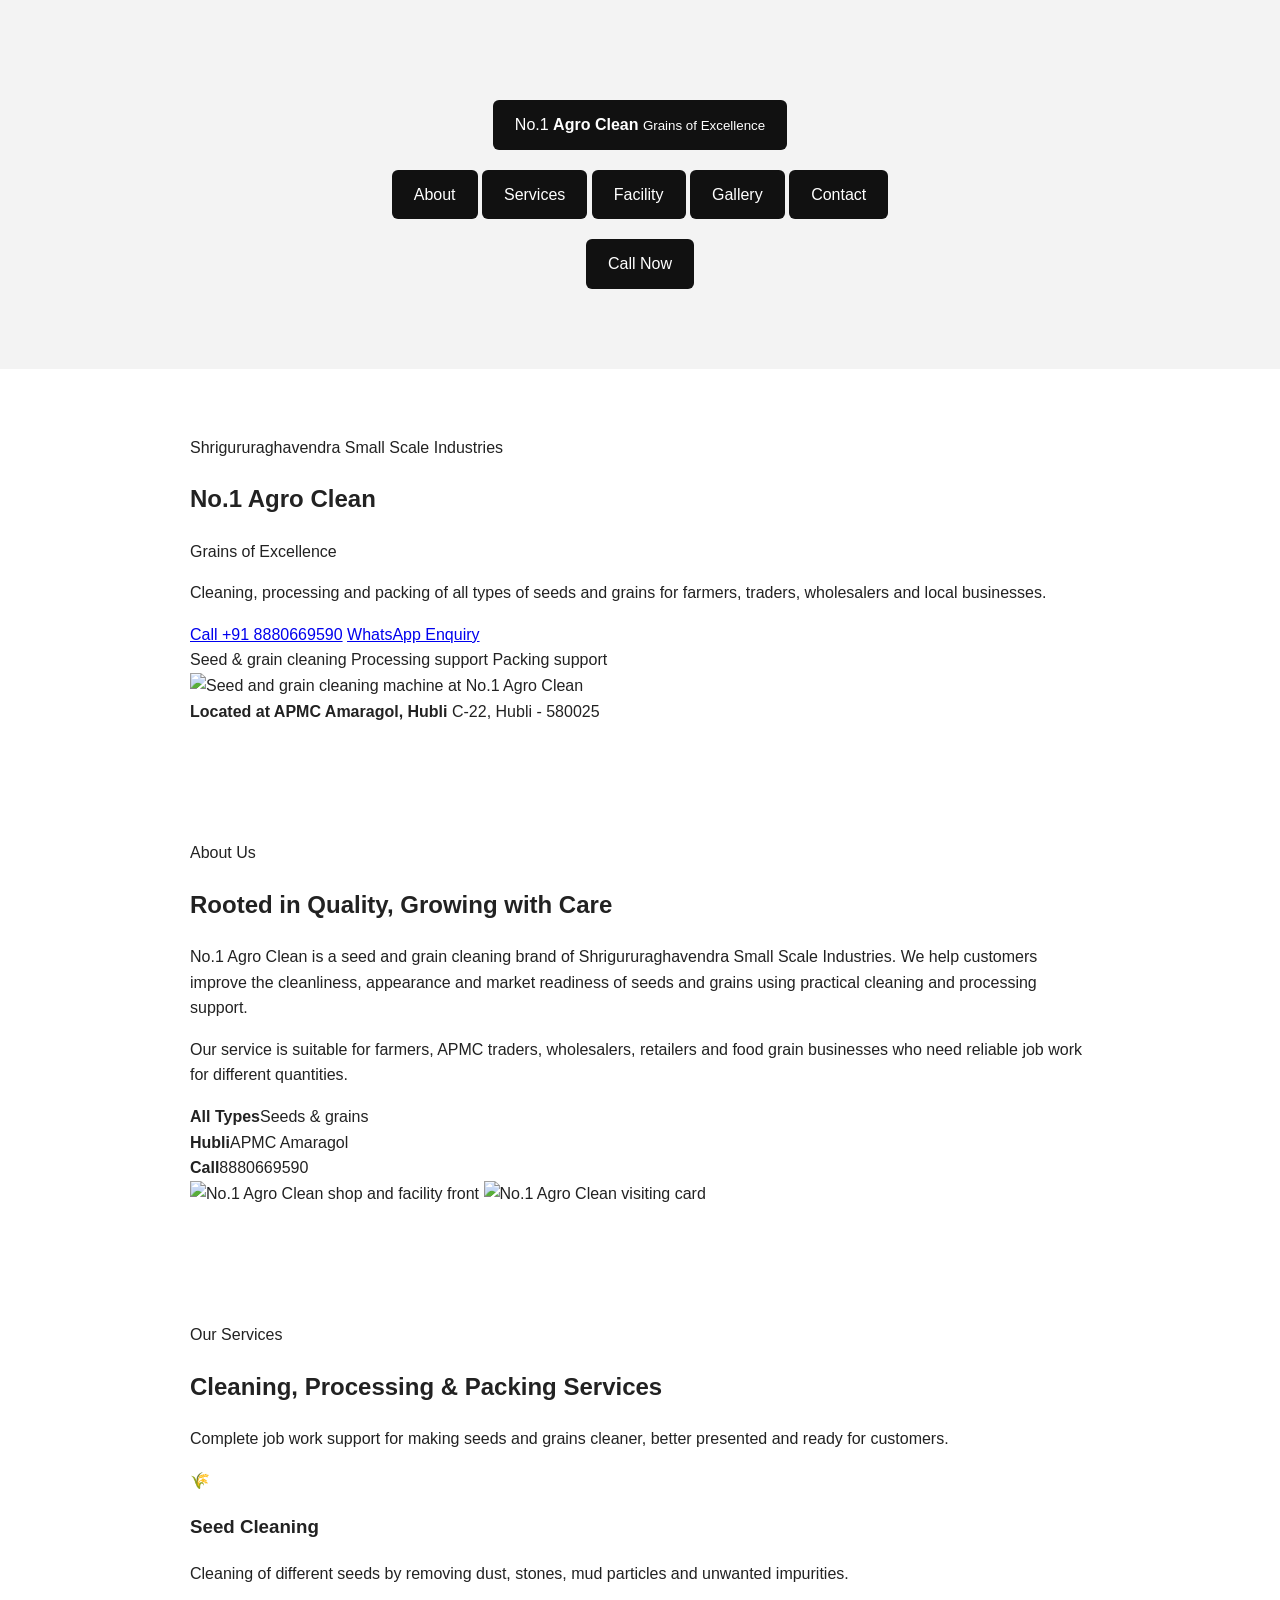
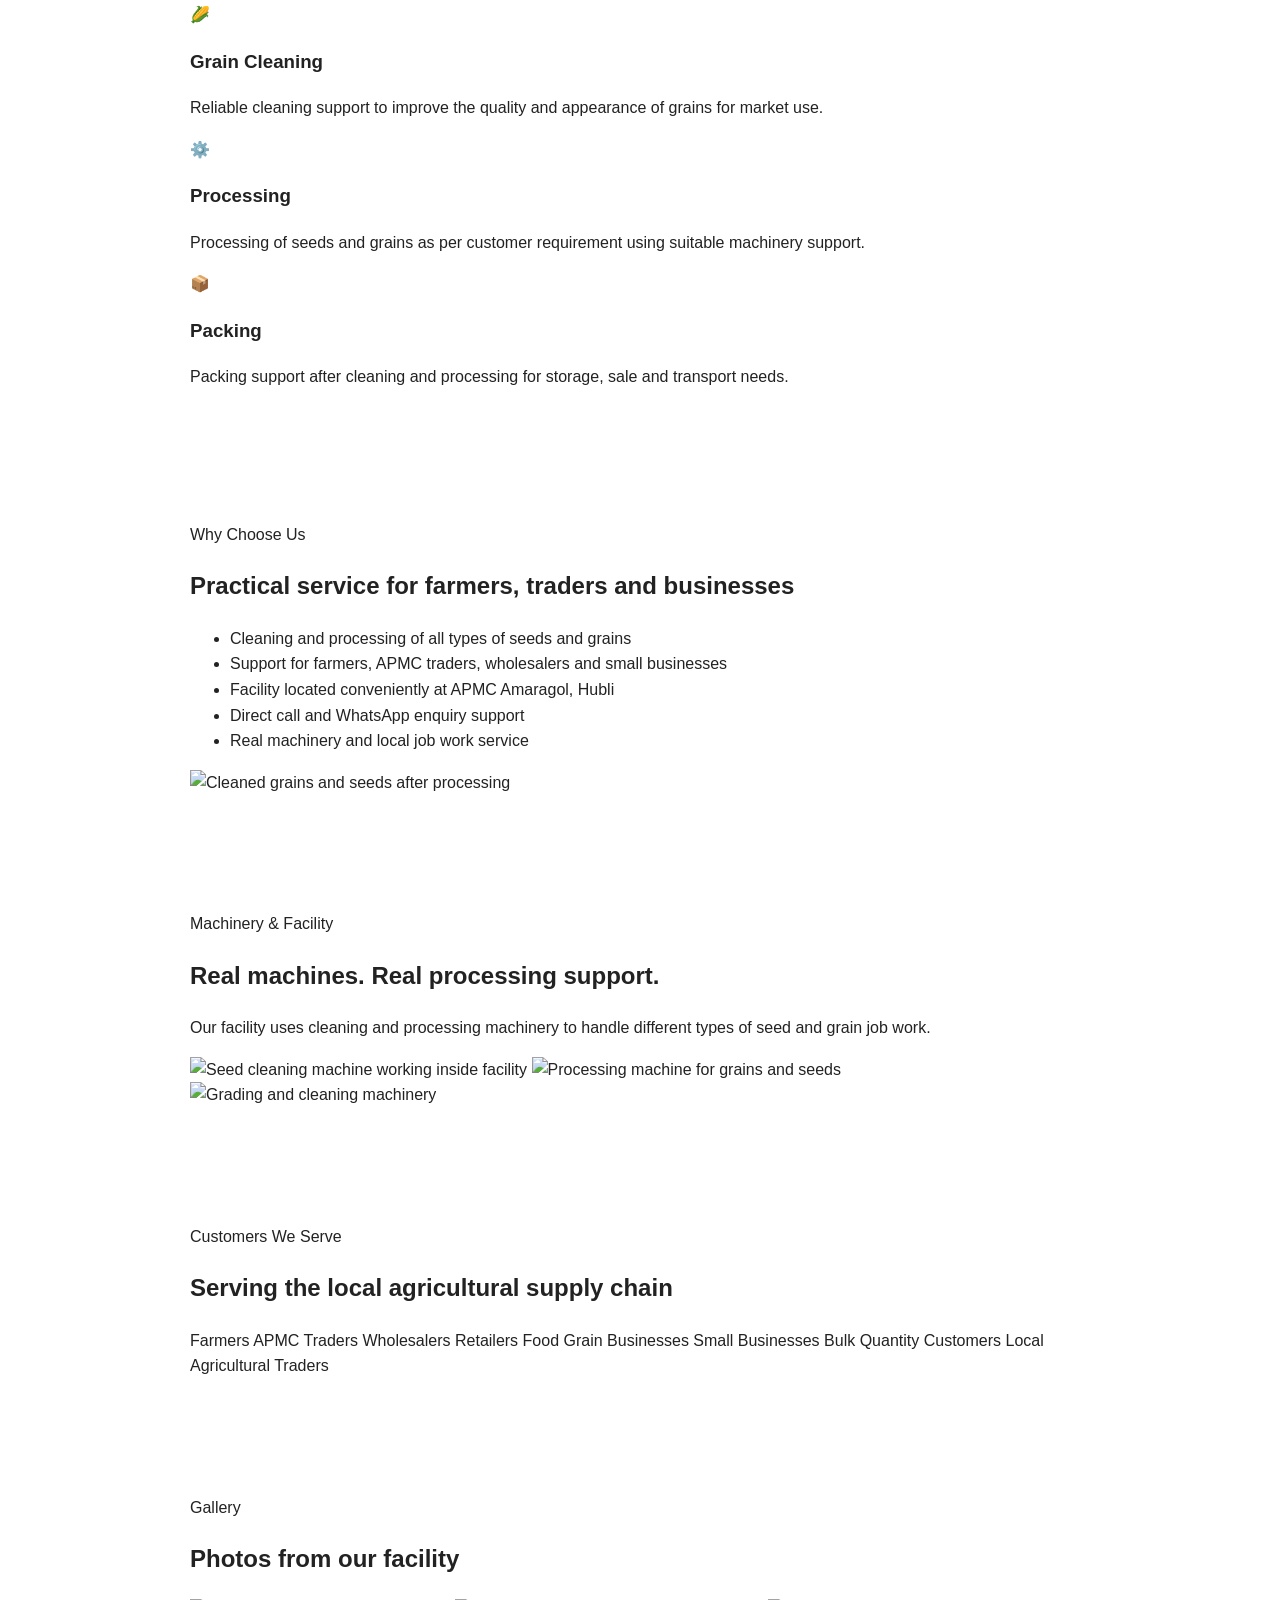
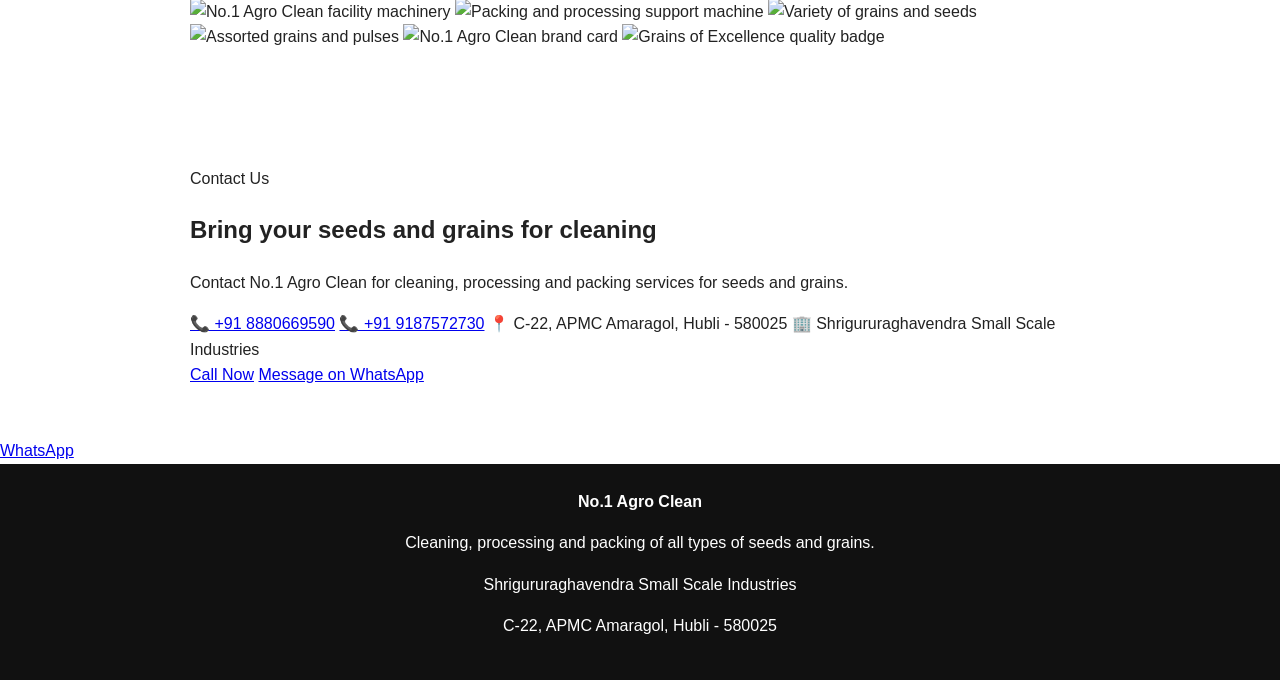
==== index.html @ 460c05c1 "Add files via upload" ====
<!DOCTYPE html>
<html lang="en">
<head>
  <meta charset="UTF-8" />
  <meta name="viewport" content="width=device-width, initial-scale=1.0" />
  <title>No.1 Agro Clean | Seeds & Grains Cleaning in Hubli</title>
  <meta name="description" content="No.1 Agro Clean by Shrigururaghavendra Small Scale Industries provides cleaning, processing and packing services for all types of seeds and grains in Hubli." />
  <meta name="keywords" content="seed cleaning Hubli, grain cleaning Hubli, seeds processing Hubli, grain processing Hubli, packing service Hubli, No.1 Agro Clean, APMC Amargol Hubli" />
  <link rel="stylesheet" href="style.css" />
</head>
<body>
  <header class="site-header">
    <a class="brand" href="#home">
      <span class="brand-mark">No.1</span>
      <span>
        <strong>Agro Clean</strong>
        <small>Grains of Excellence</small>
      </span>
    </a>

    <nav class="nav">
      <a href="#about">About</a>
      <a href="#services">Services</a>
      <a href="#facility">Facility</a>
      <a href="#gallery">Gallery</a>
      <a href="#contact">Contact</a>
    </nav>

    <a class="call-link" href="tel:+918880669590">Call Now</a>
  </header>

  <main>
    <section id="home" class="hero">
      <div class="hero-content">
        <p class="eyebrow">Shrigururaghavendra Small Scale Industries</p>
        <h1>No.1 Agro Clean</h1>
        <p class="hero-tagline">Grains of Excellence</p>
        <p class="hero-copy">
          Cleaning, processing and packing of all types of seeds and grains for farmers, traders, wholesalers and local businesses.
        </p>
        <div class="hero-actions">
          <a class="btn primary" href="tel:+918880669590">Call +91 8880669590</a>
          <a class="btn secondary" href="https://wa.me/918880669590?text=Hello%20No.1%20Agro%20Clean%2C%20I%20want%20to%20know%20about%20seed%2Fgrain%20cleaning%20and%20processing%20service." target="_blank" rel="noopener">WhatsApp Enquiry</a>
        </div>
        <div class="hero-points">
          <span>Seed & grain cleaning</span>
          <span>Processing support</span>
          <span>Packing support</span>
        </div>
      </div>
      <div class="hero-visual">
        <img src="assets/premium-machine.jpg" alt="Seed and grain cleaning machine at No.1 Agro Clean" />
        <div class="hero-card">
          <strong>Located at APMC Amaragol, Hubli</strong>
          <span>C-22, Hubli - 580025</span>
        </div>
      </div>
    </section>

    <section id="about" class="section about-grid">
      <div>
        <p class="eyebrow">About Us</p>
        <h2>Rooted in Quality, Growing with Care</h2>
        <p>
          No.1 Agro Clean is a seed and grain cleaning brand of Shrigururaghavendra Small Scale Industries.
          We help customers improve the cleanliness, appearance and market readiness of seeds and grains using practical cleaning and processing support.
        </p>
        <p>
          Our service is suitable for farmers, APMC traders, wholesalers, retailers and food grain businesses who need reliable job work for different quantities.
        </p>
        <div class="stats">
          <div><strong>All Types</strong><span>Seeds & grains</span></div>
          <div><strong>Hubli</strong><span>APMC Amaragol</span></div>
          <div><strong>Call</strong><span>8880669590</span></div>
        </div>
      </div>
      <div class="photo-stack">
        <img class="photo-main" src="assets/shop-front.jpg" alt="No.1 Agro Clean shop and facility front" />
        <img class="photo-small" src="assets/business-card.jpg" alt="No.1 Agro Clean visiting card" />
      </div>
    </section>

    <section id="services" class="section services">
      <div class="section-heading">
        <p class="eyebrow">Our Services</p>
        <h2>Cleaning, Processing & Packing Services</h2>
        <p>Complete job work support for making seeds and grains cleaner, better presented and ready for customers.</p>
      </div>

      <div class="service-grid">
        <article class="service-card">
          <span class="icon">🌾</span>
          <h3>Seed Cleaning</h3>
          <p>Cleaning of different seeds by removing dust, stones, mud particles and unwanted impurities.</p>
        </article>
        <article class="service-card">
          <span class="icon">🌽</span>
          <h3>Grain Cleaning</h3>
          <p>Reliable cleaning support to improve the quality and appearance of grains for market use.</p>
        </article>
        <article class="service-card">
          <span class="icon">⚙️</span>
          <h3>Processing</h3>
          <p>Processing of seeds and grains as per customer requirement using suitable machinery support.</p>
        </article>
        <article class="service-card">
          <span class="icon">📦</span>
          <h3>Packing</h3>
          <p>Packing support after cleaning and processing for storage, sale and transport needs.</p>
        </article>
      </div>
    </section>

    <section class="section split feature-panel">
      <div>
        <p class="eyebrow">Why Choose Us</p>
        <h2>Practical service for farmers, traders and businesses</h2>
        <ul class="check-list">
          <li>Cleaning and processing of all types of seeds and grains</li>
          <li>Support for farmers, APMC traders, wholesalers and small businesses</li>
          <li>Facility located conveniently at APMC Amaragol, Hubli</li>
          <li>Direct call and WhatsApp enquiry support</li>
          <li>Real machinery and local job work service</li>
        </ul>
      </div>
      <img src="assets/cleaned-grains.jpg" alt="Cleaned grains and seeds after processing" />
    </section>

    <section id="facility" class="section facility">
      <div class="section-heading">
        <p class="eyebrow">Machinery & Facility</p>
        <h2>Real machines. Real processing support.</h2>
        <p>Our facility uses cleaning and processing machinery to handle different types of seed and grain job work.</p>
      </div>
      <div class="facility-grid">
        <img src="assets/machine-cleaner.jpg" alt="Seed cleaning machine working inside facility" />
        <img src="assets/processing-auger.jpg" alt="Processing machine for grains and seeds" />
        <img src="assets/grading-machine.jpg" alt="Grading and cleaning machinery" />
      </div>
    </section>

    <section class="section customers">
      <div class="section-heading">
        <p class="eyebrow">Customers We Serve</p>
        <h2>Serving the local agricultural supply chain</h2>
      </div>
      <div class="pill-grid">
        <span>Farmers</span>
        <span>APMC Traders</span>
        <span>Wholesalers</span>
        <span>Retailers</span>
        <span>Food Grain Businesses</span>
        <span>Small Businesses</span>
        <span>Bulk Quantity Customers</span>
        <span>Local Agricultural Traders</span>
      </div>
    </section>

    <section id="gallery" class="section gallery">
      <div class="section-heading">
        <p class="eyebrow">Gallery</p>
        <h2>Photos from our facility</h2>
      </div>
      <div class="gallery-grid">
        <img src="assets/facility-machines.jpg" alt="No.1 Agro Clean facility machinery" />
        <img src="assets/packing-machine.jpg" alt="Packing and processing support machine" />
        <img src="assets/grain-variety.jpg" alt="Variety of grains and seeds" />
        <img src="assets/grain-bowls.jpg" alt="Assorted grains and pulses" />
        <img src="assets/business-card.jpg" alt="No.1 Agro Clean brand card" />
        <img src="assets/quality-badge.jpg" alt="Grains of Excellence quality badge" />
      </div>
    </section>

    <section id="contact" class="section contact">
      <div class="contact-card">
        <p class="eyebrow">Contact Us</p>
        <h2>Bring your seeds and grains for cleaning</h2>
        <p>
          Contact No.1 Agro Clean for cleaning, processing and packing services for seeds and grains.
        </p>

        <div class="contact-lines">
          <a href="tel:+918880669590">📞 +91 8880669590</a>
          <a href="tel:+919187572730">📞 +91 9187572730</a>
          <span>📍 C-22, APMC Amaragol, Hubli - 580025</span>
          <span>🏢 Shrigururaghavendra Small Scale Industries</span>
        </div>

        <div class="hero-actions">
          <a class="btn primary" href="tel:+918880669590">Call Now</a>
          <a class="btn secondary" href="https://wa.me/918880669590?text=Hello%20No.1%20Agro%20Clean%2C%20I%20want%20to%20know%20about%20seed%2Fgrain%20cleaning%20and%20processing%20service." target="_blank" rel="noopener">Message on WhatsApp</a>
        </div>
      </div>
    </section>
  </main>

  <a class="floating-whatsapp" href="https://wa.me/918880669590?text=Hello%20No.1%20Agro%20Clean%2C%20I%20want%20to%20know%20about%20seed%2Fgrain%20cleaning%20and%20processing%20service." target="_blank" rel="noopener">WhatsApp</a>

  <footer class="footer">
    <div>
      <strong>No.1 Agro Clean</strong>
      <p>Cleaning, processing and packing of all types of seeds and grains.</p>
    </div>
    <div>
      <p>Shrigururaghavendra Small Scale Industries</p>
      <p>C-22, APMC Amaragol, Hubli - 580025</p>
    </div>
  </footer>
</body>
</html>
---- style.css ----
body {
  margin: 0;
  font-family: Arial, sans-serif;
  line-height: 1.6;
  color: #222;
}

header {
  padding: 80px 20px;
  text-align: center;
  background: #f3f3f3;
}

header h1 {
  font-size: 42px;
  margin-bottom: 10px;
}

header a {
  display: inline-block;
  margin-top: 20px;
  padding: 12px 22px;
  background: #111;
  color: white;
  text-decoration: none;
  border-radius: 6px;
}

section {
  padding: 50px 20px;
  max-width: 900px;
  margin: auto;
}

footer {
  text-align: center;
  padding: 25px;
  background: #111;
  color: white;
}
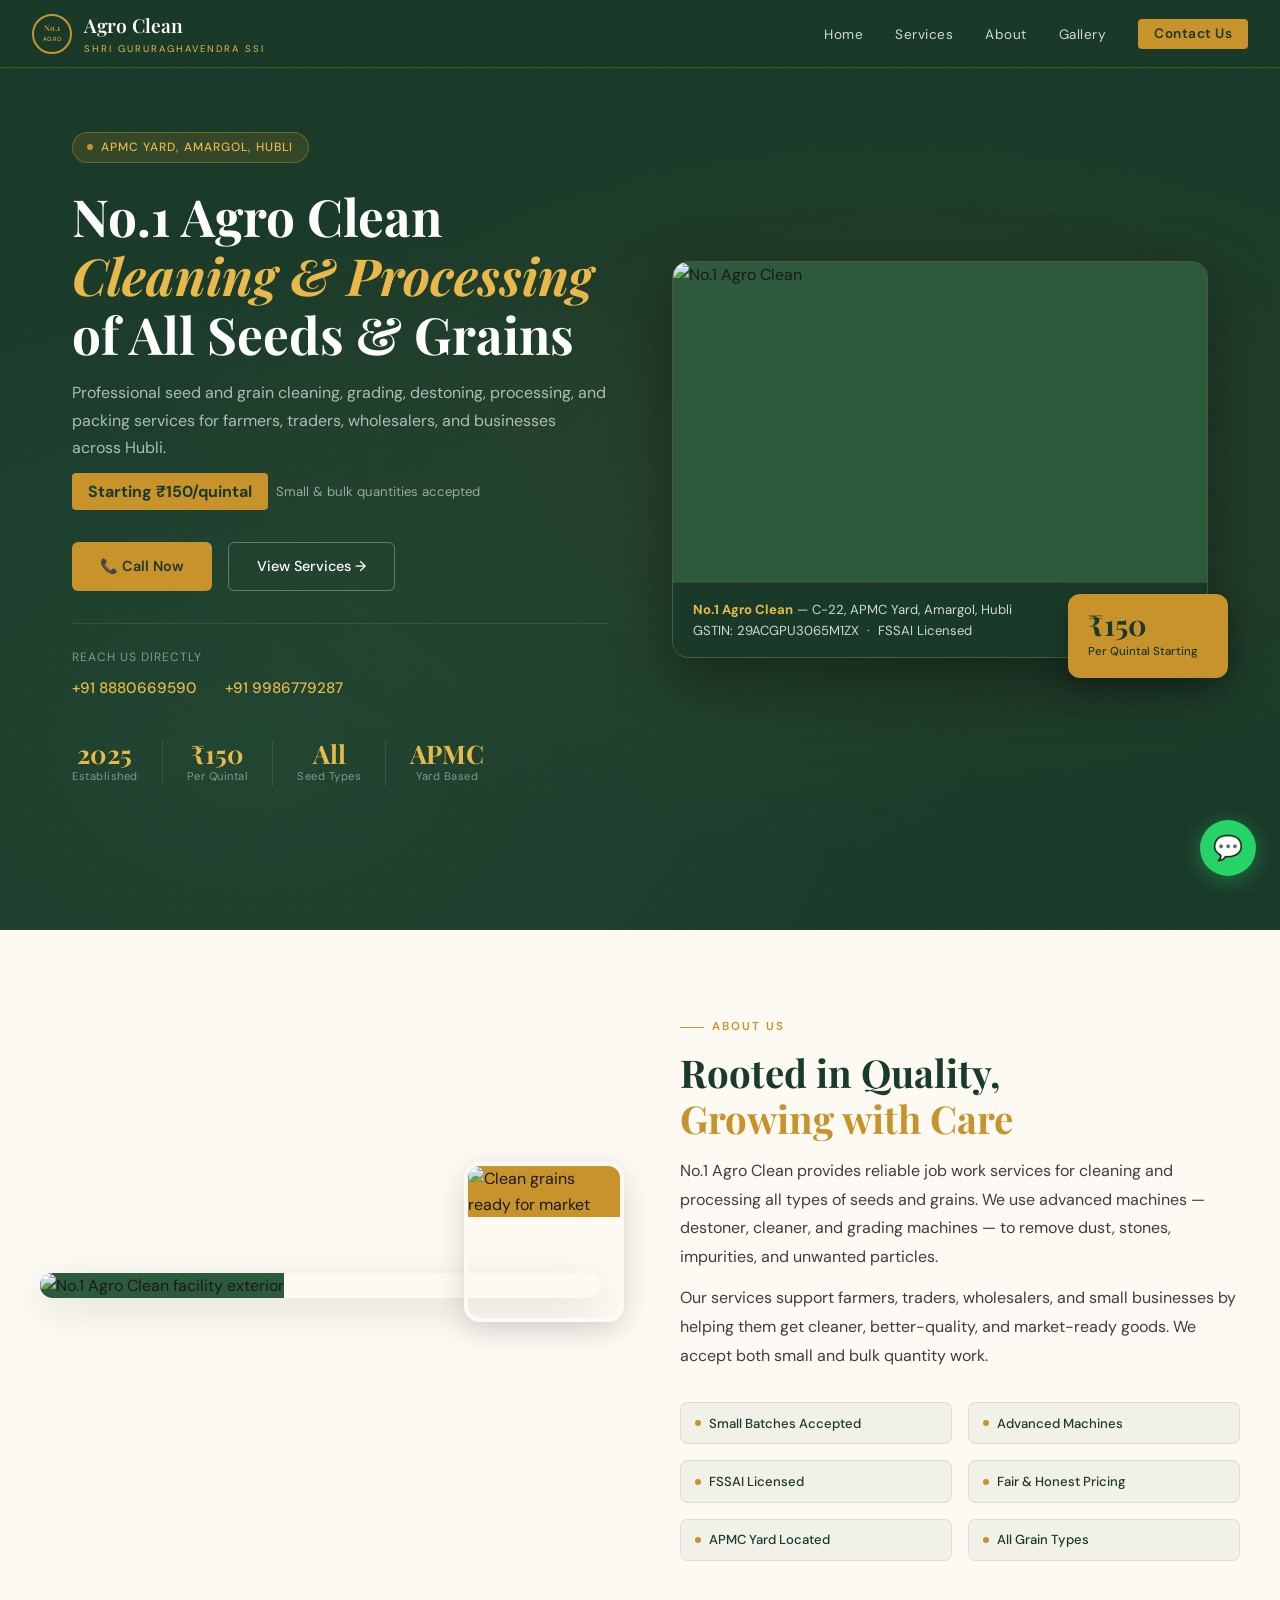
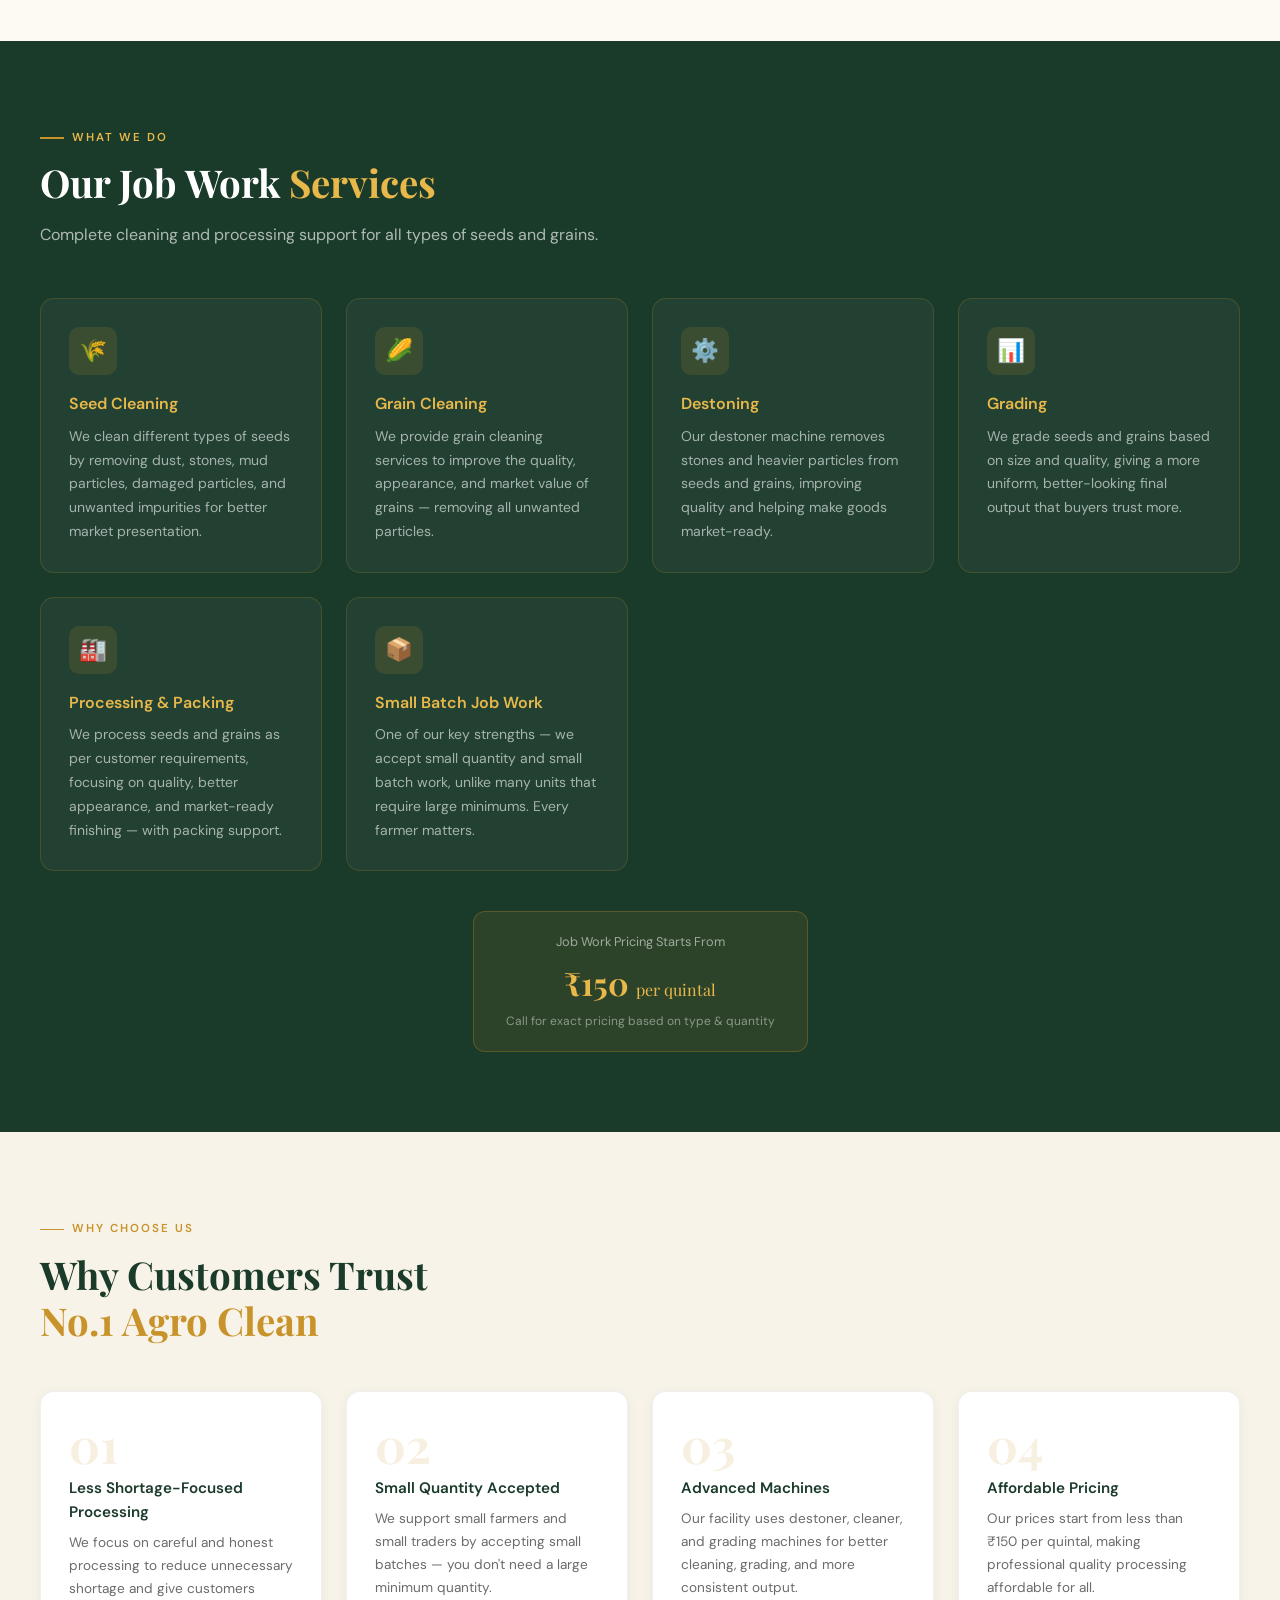
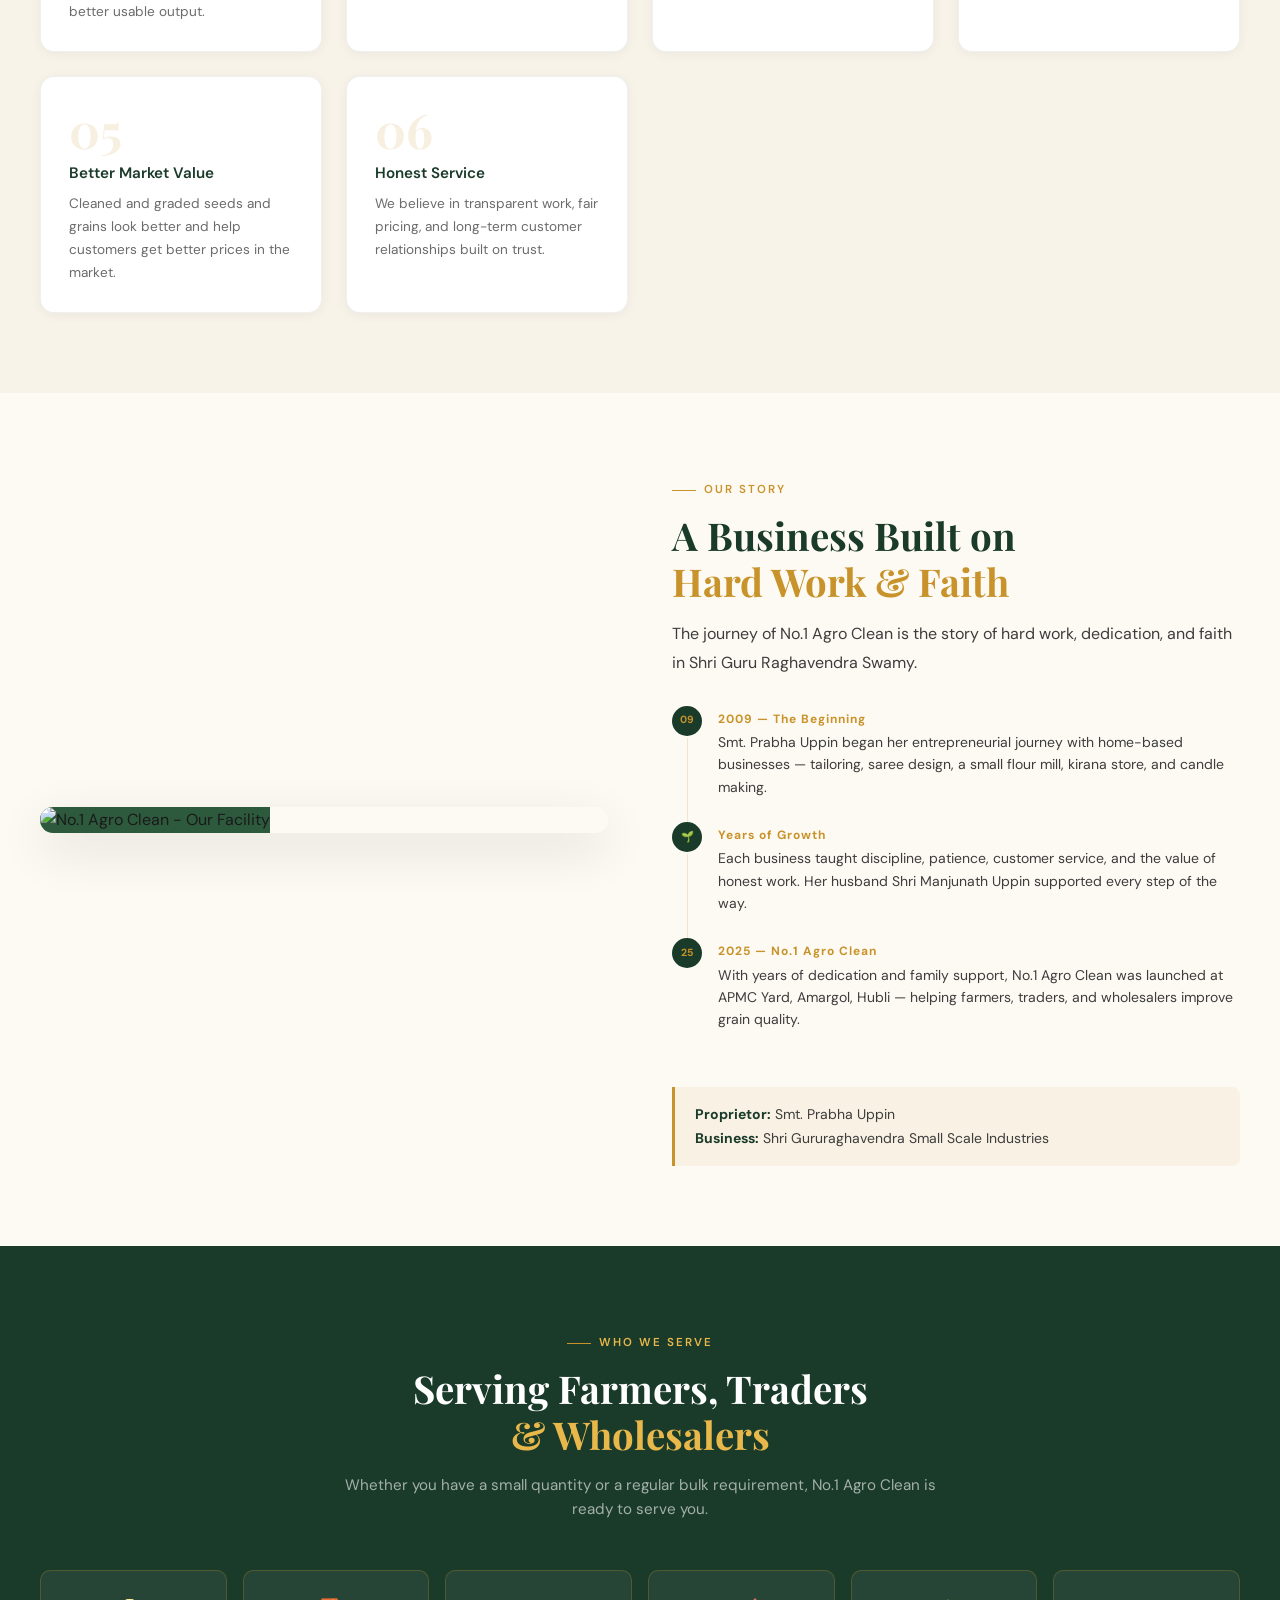
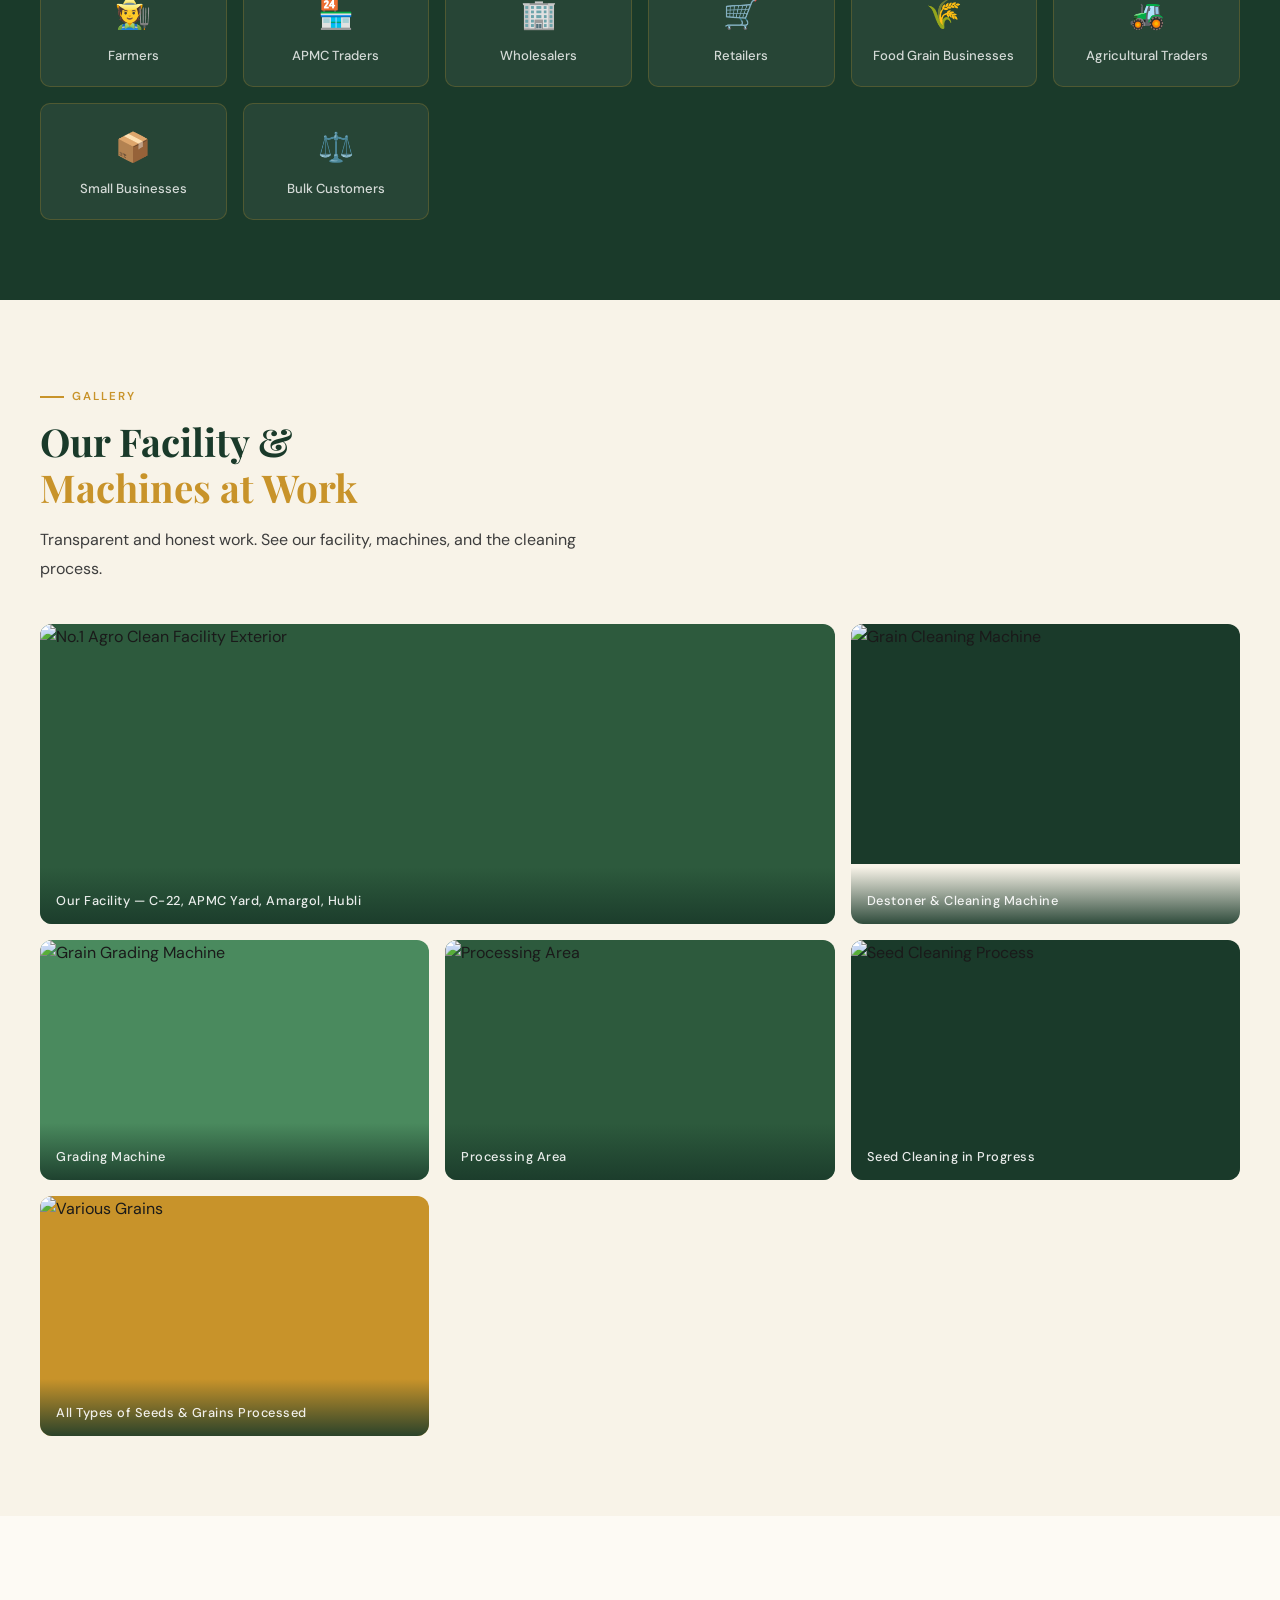
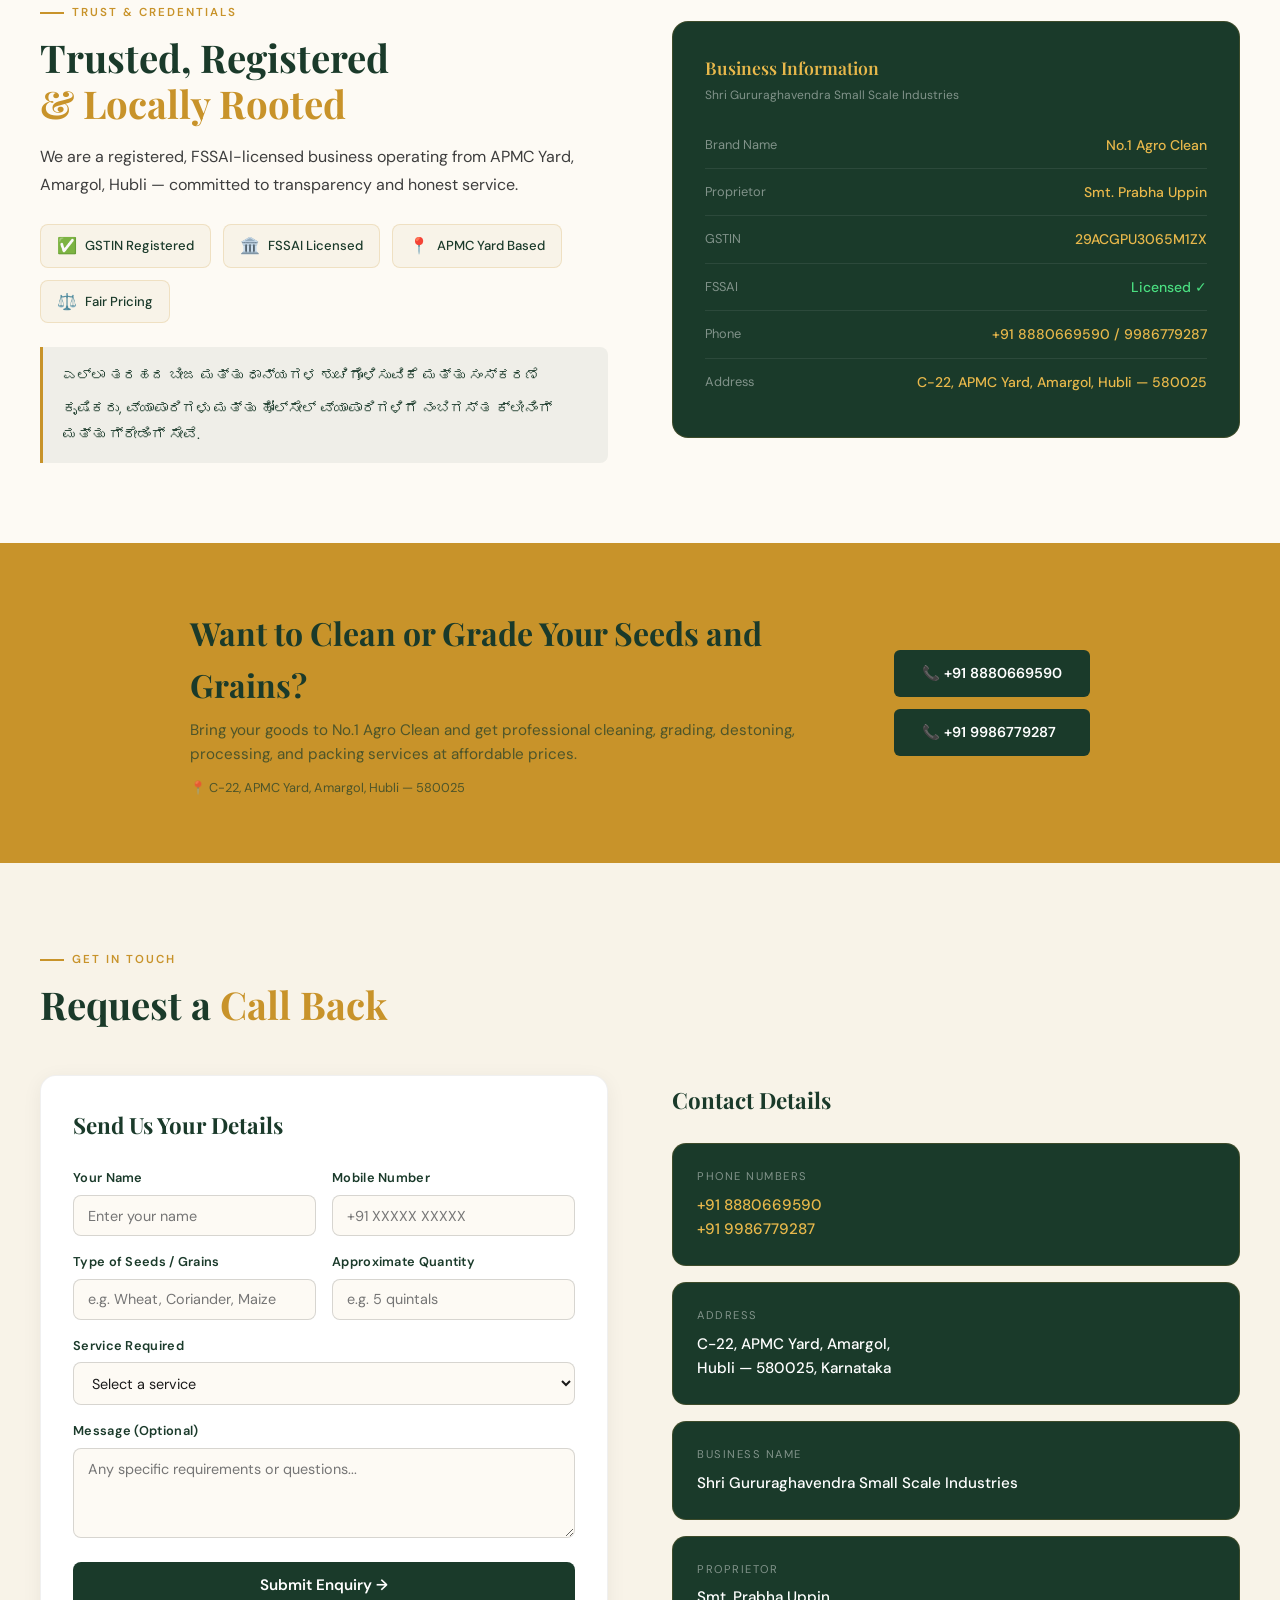
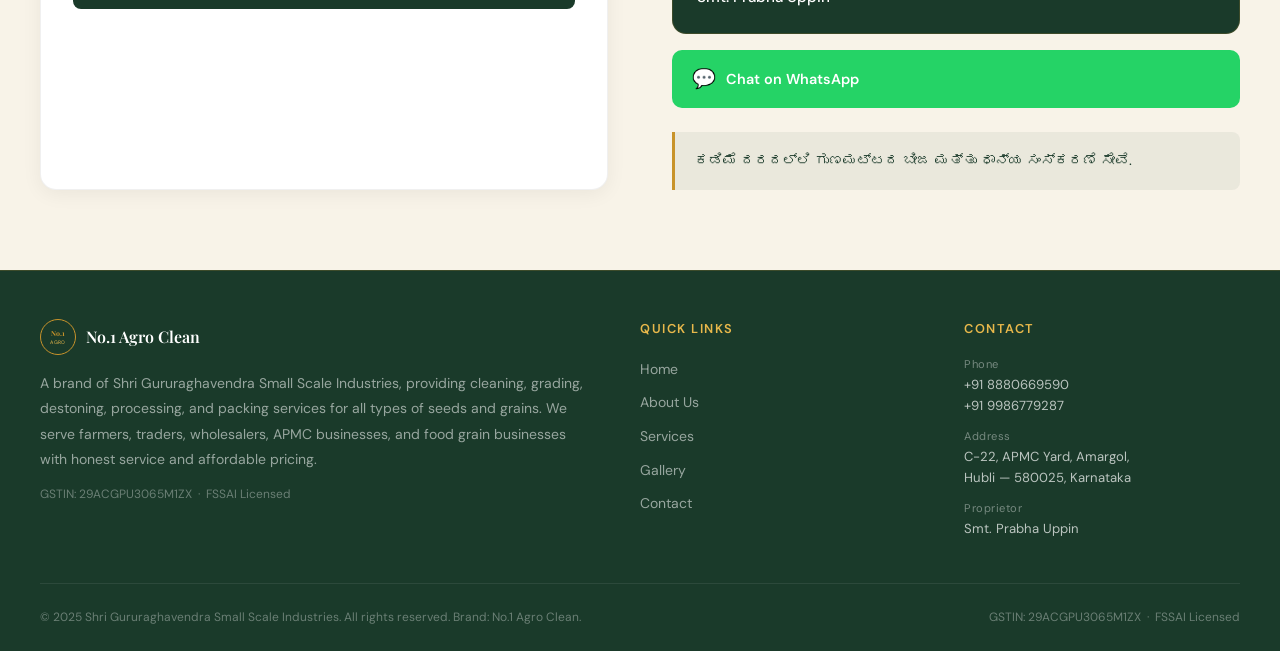
==== commit 6763e9d2: "Update index.html" ====
--- a/index.html
+++ b/index.html
@@ -1,210 +1,1223 @@
 <!DOCTYPE html>
 <html lang="en">
 <head>
-  <meta charset="UTF-8" />
-  <meta name="viewport" content="width=device-width, initial-scale=1.0" />
-  <title>No.1 Agro Clean | Seeds & Grains Cleaning in Hubli</title>
-  <meta name="description" content="No.1 Agro Clean by Shrigururaghavendra Small Scale Industries provides cleaning, processing and packing services for all types of seeds and grains in Hubli." />
-  <meta name="keywords" content="seed cleaning Hubli, grain cleaning Hubli, seeds processing Hubli, grain processing Hubli, packing service Hubli, No.1 Agro Clean, APMC Amargol Hubli" />
-  <link rel="stylesheet" href="style.css" />
+<meta charset="UTF-8">
+<meta name="viewport" content="width=device-width, initial-scale=1.0">
+<title>No.1 Agro Clean | Seeds & Grains Cleaning in Hubli</title>
+<meta name="description" content="No.1 Agro Clean provides cleaning, grading, destoning, processing, and packing services for all types of seeds and grains in Hubli. Affordable job work for farmers, traders, and wholesalers.">
+<link href="https://fonts.googleapis.com/css2?family=Playfair+Display:wght@400;600;700&family=DM+Sans:wght@300;400;500;600&display=swap" rel="stylesheet">
+<style>
+  :root {
+    --dark-green: #1a3a2a;
+    --mid-green: #2d5a3d;
+    --light-green: #4a8a5e;
+    --gold: #c8932a;
+    --gold-light: #e8b84b;
+    --cream: #f8f3e8;
+    --warm-white: #fdfaf4;
+    --text-dark: #1a1a1a;
+    --text-mid: #3d3d3d;
+    --text-muted: #6b6b6b;
+    --border: rgba(200,147,42,0.2);
+  }
+  * { margin: 0; padding: 0; box-sizing: border-box; }
+  html { scroll-behavior: smooth; }
+  body {
+    font-family: 'DM Sans', sans-serif;
+    background: var(--warm-white);
+    color: var(--text-dark);
+    line-height: 1.6;
+  }
+  /* NAV */
+  nav {
+    position: fixed; top: 0; left: 0; right: 0; z-index: 100;
+    background: rgba(26,58,42,0.97);
+    backdrop-filter: blur(10px);
+    padding: 0 2rem;
+    display: flex; align-items: center; justify-content: space-between;
+    height: 68px;
+    border-bottom: 1px solid rgba(200,147,42,0.3);
+  }
+  .nav-logo {
+    display: flex; align-items: center; gap: 12px;
+    text-decoration: none;
+  }
+  .nav-logo-circle {
+    width: 40px; height: 40px;
+    border: 2px solid var(--gold);
+    border-radius: 50%;
+    display: flex; align-items: center; justify-content: center;
+    flex-direction: column;
+  }
+  .nav-logo-circle span:first-child { font-size: 8px; color: var(--gold); font-family: 'Playfair Display', serif; font-weight: 700; }
+  .nav-logo-circle span:last-child { font-size: 6px; color: var(--gold-light); letter-spacing: 0.5px; text-transform: uppercase; }
+  .nav-brand { color: #fff; font-family: 'Playfair Display', serif; font-size: 1.2rem; font-weight: 600; }
+  .nav-brand small { display: block; font-family: 'DM Sans', sans-serif; font-size: 0.6rem; color: var(--gold-light); letter-spacing: 2px; text-transform: uppercase; font-weight: 400; }
+  .nav-links { display: flex; gap: 2rem; list-style: none; }
+  .nav-links a {
+    color: rgba(255,255,255,0.8);
+    text-decoration: none;
+    font-size: 0.85rem;
+    letter-spacing: 0.5px;
+    transition: color 0.2s;
+  }
+  .nav-links a:hover { color: var(--gold-light); }
+  .nav-cta {
+    background: var(--gold);
+    color: var(--dark-green) !important;
+    padding: 0.4rem 1rem;
+    border-radius: 4px;
+    font-weight: 600 !important;
+  }
+  .nav-cta:hover { background: var(--gold-light) !important; color: var(--dark-green) !important; }
+  .hamburger { display: none; flex-direction: column; gap: 5px; cursor: pointer; background: none; border: none; padding: 4px; }
+  .hamburger span { display: block; width: 22px; height: 2px; background: white; border-radius: 2px; transition: all 0.3s; }
+
+  /* HERO */
+  .hero {
+    min-height: 100vh;
+    background: var(--dark-green);
+    position: relative;
+    display: flex; align-items: center;
+    overflow: hidden;
+    padding-top: 68px;
+  }
+  .hero-bg-pattern {
+    position: absolute; inset: 0;
+    background-image:
+      radial-gradient(ellipse at 70% 50%, rgba(200,147,42,0.08) 0%, transparent 60%),
+      radial-gradient(ellipse at 20% 80%, rgba(74,138,94,0.15) 0%, transparent 50%);
+  }
+  .hero-grain-overlay {
+    position: absolute; inset: 0;
+    background-image: url("data:image/svg+xml,%3Csvg xmlns='http://www.w3.org/2000/svg' width='60' height='60'%3E%3Ccircle cx='10' cy='10' r='1' fill='rgba(200,147,42,0.06)'/%3E%3Ccircle cx='30' cy='30' r='1.5' fill='rgba(200,147,42,0.04)'/%3E%3Ccircle cx='50' cy='10' r='1' fill='rgba(200,147,42,0.06)'/%3E%3Ccircle cx='10' cy='50' r='1' fill='rgba(200,147,42,0.04)'/%3E%3Ccircle cx='50' cy='50' r='1.5' fill='rgba(200,147,42,0.05)'/%3E%3C/svg%3E");
+  }
+  .hero-content {
+    position: relative; z-index: 2;
+    max-width: 1200px; margin: 0 auto;
+    padding: 4rem 2rem;
+    display: grid; grid-template-columns: 1fr 1fr; gap: 4rem; align-items: center;
+  }
+  .hero-badge {
+    display: inline-flex; align-items: center; gap: 8px;
+    background: rgba(200,147,42,0.15);
+    border: 1px solid rgba(200,147,42,0.4);
+    border-radius: 20px;
+    padding: 0.3rem 0.9rem;
+    margin-bottom: 1.5rem;
+  }
+  .hero-badge-dot { width: 6px; height: 6px; background: var(--gold); border-radius: 50%; animation: pulse 2s infinite; }
+  @keyframes pulse { 0%,100%{opacity:1;transform:scale(1)} 50%{opacity:0.6;transform:scale(1.2)} }
+  .hero-badge span { font-size: 0.75rem; color: var(--gold-light); letter-spacing: 1px; text-transform: uppercase; font-weight: 500; }
+  .hero-title {
+    font-family: 'Playfair Display', serif;
+    font-size: clamp(2.2rem, 4vw, 3.4rem);
+    color: #fff;
+    font-weight: 700;
+    line-height: 1.15;
+    margin-bottom: 1rem;
+  }
+  .hero-title em { color: var(--gold-light); font-style: italic; }
+  .hero-subtitle {
+    font-size: 1rem;
+    color: rgba(255,255,255,0.65);
+    margin-bottom: 0.75rem;
+    line-height: 1.7;
+  }
+  .hero-price {
+    display: inline-flex; align-items: center; gap: 8px;
+    margin-bottom: 2rem;
+  }
+  .hero-price-tag {
+    background: var(--gold);
+    color: var(--dark-green);
+    font-weight: 700;
+    font-size: 1rem;
+    padding: 0.35rem 1rem;
+    border-radius: 4px;
+  }
+  .hero-price-sub { color: rgba(255,255,255,0.55); font-size: 0.82rem; }
+  .hero-btns { display: flex; gap: 1rem; flex-wrap: wrap; }
+  .btn-primary {
+    background: var(--gold);
+    color: var(--dark-green);
+    padding: 0.75rem 1.75rem;
+    border-radius: 6px;
+    font-weight: 600;
+    font-size: 0.9rem;
+    text-decoration: none;
+    transition: all 0.2s;
+    display: inline-flex; align-items: center; gap: 8px;
+  }
+  .btn-primary:hover { background: var(--gold-light); transform: translateY(-1px); }
+  .btn-outline {
+    background: transparent;
+    color: #fff;
+    padding: 0.75rem 1.75rem;
+    border-radius: 6px;
+    font-weight: 500;
+    font-size: 0.9rem;
+    text-decoration: none;
+    border: 1px solid rgba(255,255,255,0.3);
+    transition: all 0.2s;
+    display: inline-flex; align-items: center; gap: 8px;
+  }
+  .btn-outline:hover { border-color: var(--gold); color: var(--gold-light); }
+  .hero-contact {
+    margin-top: 2rem;
+    padding-top: 1.5rem;
+    border-top: 1px solid rgba(255,255,255,0.1);
+  }
+  .hero-contact p { color: rgba(255,255,255,0.45); font-size: 0.75rem; letter-spacing: 1px; text-transform: uppercase; margin-bottom: 0.5rem; }
+  .hero-contact a {
+    display: inline-flex; align-items: center; gap: 6px;
+    color: var(--gold-light); font-weight: 500; font-size: 0.95rem;
+    text-decoration: none;
+    margin-right: 1.5rem;
+  }
+  .hero-image-side { position: relative; }
+  .hero-card-main {
+    border-radius: 16px;
+    overflow: hidden;
+    border: 1px solid rgba(200,147,42,0.3);
+    box-shadow: 0 20px 60px rgba(0,0,0,0.4);
+  }
+  .hero-card-main img { width: 100%; height: 320px; object-fit: cover; display: block; }
+  .hero-img-caption {
+    background: rgba(26,58,42,0.95);
+    padding: 1rem 1.25rem;
+    border-top: 1px solid rgba(200,147,42,0.2);
+  }
+  .hero-img-caption p { color: rgba(255,255,255,0.8); font-size: 0.82rem; }
+  .hero-img-caption strong { color: var(--gold-light); }
+  .hero-card-float {
+    position: absolute;
+    bottom: -20px; right: -20px;
+    background: var(--gold);
+    border-radius: 12px;
+    padding: 1rem 1.25rem;
+    box-shadow: 0 10px 30px rgba(0,0,0,0.3);
+    min-width: 160px;
+  }
+  .hero-card-float .big-num { font-family: 'Playfair Display', serif; font-size: 1.8rem; font-weight: 700; color: var(--dark-green); line-height: 1; }
+  .hero-card-float p { font-size: 0.72rem; color: var(--dark-green); font-weight: 500; margin-top: 4px; }
+  .hero-stats {
+    display: flex; gap: 1.5rem; margin-top: 2.5rem;
+  }
+  .stat-item { text-align: center; }
+  .stat-num { font-family: 'Playfair Display', serif; font-size: 1.6rem; color: var(--gold-light); font-weight: 700; line-height: 1; }
+  .stat-label { font-size: 0.7rem; color: rgba(255,255,255,0.45); letter-spacing: 0.5px; margin-top: 2px; }
+  .stat-divider { width: 1px; background: rgba(255,255,255,0.1); }
+
+  /* SECTIONS */
+  section { padding: 5rem 2rem; }
+  .container { max-width: 1200px; margin: 0 auto; }
+  .section-label {
+    display: inline-flex; align-items: center; gap: 8px;
+    font-size: 0.72rem; letter-spacing: 2px; text-transform: uppercase;
+    color: var(--gold);
+    font-weight: 600;
+    margin-bottom: 0.75rem;
+  }
+  .section-label::before {
+    content: '';
+    display: block; width: 24px; height: 1.5px;
+    background: var(--gold);
+  }
+  .section-title {
+    font-family: 'Playfair Display', serif;
+    font-size: clamp(1.8rem, 3vw, 2.6rem);
+    font-weight: 700;
+    color: var(--dark-green);
+    line-height: 1.2;
+    margin-bottom: 1rem;
+  }
+  .section-title span { color: var(--gold); }
+  .section-body { color: var(--text-mid); font-size: 1rem; line-height: 1.8; max-width: 600px; }
+
+  /* WELCOME */
+  .welcome { background: var(--warm-white); }
+  .welcome-grid { display: grid; grid-template-columns: 1fr 1fr; gap: 5rem; align-items: center; }
+  .welcome-images { position: relative; }
+  .welcome-img-main { border-radius: 16px; overflow: hidden; box-shadow: 0 12px 40px rgba(0,0,0,0.12); }
+  .welcome-img-main img { width: 100%; height: 380px; object-fit: cover; }
+  .welcome-img-float {
+    position: absolute; bottom: -24px; right: -24px;
+    width: 160px; height: 160px;
+    border-radius: 16px; overflow: hidden;
+    border: 4px solid var(--warm-white);
+    box-shadow: 0 8px 30px rgba(0,0,0,0.15);
+  }
+  .welcome-img-float img { width: 100%; height: 100%; object-fit: cover; }
+  .welcome-features {
+    display: grid; grid-template-columns: 1fr 1fr; gap: 1rem;
+    margin-top: 2rem;
+  }
+  .feature-chip {
+    display: flex; align-items: center; gap: 8px;
+    background: rgba(26,58,42,0.05);
+    border: 1px solid rgba(26,58,42,0.1);
+    border-radius: 8px;
+    padding: 0.6rem 0.9rem;
+    font-size: 0.82rem;
+    font-weight: 500;
+    color: var(--dark-green);
+  }
+  .feature-chip-dot { width: 6px; height: 6px; background: var(--gold); border-radius: 50%; flex-shrink: 0; }
+
+  /* SERVICES */
+  .services { background: var(--dark-green); }
+  .services .section-title { color: #fff; }
+  .services .section-body { color: rgba(255,255,255,0.65); }
+  .services-grid {
+    display: grid; grid-template-columns: repeat(auto-fit, minmax(280px, 1fr));
+    gap: 1.5rem; margin-top: 3rem;
+  }
+  .service-card {
+    background: rgba(255,255,255,0.04);
+    border: 1px solid rgba(200,147,42,0.2);
+    border-radius: 14px;
+    padding: 1.75rem;
+    transition: all 0.3s;
+    position: relative;
+    overflow: hidden;
+  }
+  .service-card::before {
+    content: '';
+    position: absolute; top: 0; left: 0; right: 0; height: 2px;
+    background: linear-gradient(90deg, transparent, var(--gold), transparent);
+    opacity: 0;
+    transition: opacity 0.3s;
+  }
+  .service-card:hover { background: rgba(255,255,255,0.07); border-color: rgba(200,147,42,0.4); transform: translateY(-4px); }
+  .service-card:hover::before { opacity: 1; }
+  .service-icon {
+    width: 48px; height: 48px;
+    background: rgba(200,147,42,0.15);
+    border-radius: 10px;
+    display: flex; align-items: center; justify-content: center;
+    margin-bottom: 1rem;
+    font-size: 1.4rem;
+  }
+  .service-card h3 { color: var(--gold-light); font-size: 1rem; font-weight: 600; margin-bottom: 0.5rem; }
+  .service-card p { color: rgba(255,255,255,0.6); font-size: 0.875rem; line-height: 1.7; }
+
+  /* WHY CHOOSE */
+  .why { background: var(--cream); }
+  .why-grid {
+    display: grid; grid-template-columns: repeat(auto-fit, minmax(280px, 1fr));
+    gap: 1.5rem; margin-top: 3rem;
+  }
+  .why-card {
+    background: white;
+    border-radius: 14px;
+    padding: 1.75rem;
+    border: 1px solid rgba(0,0,0,0.06);
+    box-shadow: 0 2px 12px rgba(0,0,0,0.05);
+    transition: all 0.3s;
+  }
+  .why-card:hover { transform: translateY(-4px); box-shadow: 0 8px 30px rgba(0,0,0,0.1); }
+  .why-num {
+    font-family: 'Playfair Display', serif;
+    font-size: 3rem;
+    color: rgba(200,147,42,0.15);
+    font-weight: 700;
+    line-height: 1;
+    margin-bottom: 0.5rem;
+  }
+  .why-card h3 { color: var(--dark-green); font-size: 0.95rem; font-weight: 600; margin-bottom: 0.4rem; }
+  .why-card p { color: var(--text-muted); font-size: 0.85rem; line-height: 1.7; }
+
+  /* STORY */
+  .story { background: var(--warm-white); }
+  .story-grid { display: grid; grid-template-columns: 1fr 1fr; gap: 4rem; align-items: center; }
+  .story-image { border-radius: 16px; overflow: hidden; box-shadow: 0 16px 50px rgba(0,0,0,0.12); }
+  .story-image img { width: 100%; height: 450px; object-fit: cover; }
+  .timeline { margin: 2rem 0; }
+  .timeline-item {
+    display: flex; gap: 1rem;
+    padding-bottom: 1.5rem;
+    position: relative;
+  }
+  .timeline-item:not(:last-child)::before {
+    content: '';
+    position: absolute; left: 15px; top: 32px; bottom: 0;
+    width: 1px; background: var(--border);
+  }
+  .timeline-dot {
+    width: 30px; height: 30px; flex-shrink: 0;
+    background: var(--dark-green);
+    border-radius: 50%;
+    display: flex; align-items: center; justify-content: center;
+    font-size: 0.65rem; color: var(--gold); font-weight: 700;
+    position: relative; z-index: 1;
+  }
+  .timeline-text { padding-top: 4px; }
+  .timeline-text strong { display: block; color: var(--gold); font-size: 0.75rem; letter-spacing: 1px; margin-bottom: 2px; }
+  .timeline-text p { color: var(--text-mid); font-size: 0.875rem; line-height: 1.6; }
+
+  /* CUSTOMERS */
+  .customers { background: var(--dark-green); }
+  .customers .section-title { color: #fff; }
+  .customers-grid {
+    display: grid; grid-template-columns: repeat(auto-fit, minmax(160px, 1fr));
+    gap: 1rem; margin-top: 3rem;
+  }
+  .customer-chip {
+    background: rgba(255,255,255,0.06);
+    border: 1px solid rgba(200,147,42,0.25);
+    border-radius: 10px;
+    padding: 1.25rem;
+    text-align: center;
+    transition: all 0.3s;
+  }
+  .customer-chip:hover { background: rgba(200,147,42,0.15); border-color: var(--gold); }
+  .customer-icon { font-size: 1.8rem; margin-bottom: 0.5rem; }
+  .customer-chip p { color: rgba(255,255,255,0.8); font-size: 0.82rem; font-weight: 500; }
+
+  /* GALLERY */
+  .gallery { background: var(--cream); }
+  .gallery-grid {
+    display: grid;
+    grid-template-columns: repeat(3, 1fr);
+    grid-template-rows: auto;
+    gap: 1rem;
+    margin-top: 3rem;
+  }
+  .gallery-item {
+    border-radius: 12px; overflow: hidden;
+    position: relative; cursor: pointer;
+  }
+  .gallery-item:first-child { grid-column: span 2; }
+  .gallery-item img {
+    width: 100%; height: 240px; object-fit: cover;
+    display: block;
+    transition: transform 0.4s;
+  }
+  .gallery-item:first-child img { height: 300px; }
+  .gallery-item:hover img { transform: scale(1.04); }
+  .gallery-label {
+    position: absolute; bottom: 0; left: 0; right: 0;
+    background: linear-gradient(transparent, rgba(26,58,42,0.9));
+    padding: 1.5rem 1rem 0.75rem;
+    color: rgba(255,255,255,0.9);
+    font-size: 0.8rem;
+    font-weight: 500;
+    letter-spacing: 0.5px;
+  }
+
+  /* TRUST */
+  .trust { background: var(--warm-white); }
+  .trust-grid { display: grid; grid-template-columns: 1fr 1fr; gap: 4rem; align-items: center; }
+  .trust-badges {
+    display: flex; flex-wrap: wrap; gap: 0.75rem;
+    margin-top: 1.5rem;
+  }
+  .trust-badge {
+    display: flex; align-items: center; gap: 8px;
+    background: var(--cream);
+    border: 1px solid var(--border);
+    border-radius: 8px;
+    padding: 0.5rem 1rem;
+    font-size: 0.82rem;
+    color: var(--dark-green);
+    font-weight: 500;
+  }
+  .trust-badge-icon { font-size: 1rem; }
+  .trust-details {
+    background: var(--dark-green);
+    border-radius: 16px;
+    padding: 2rem;
+    border: 1px solid rgba(200,147,42,0.2);
+  }
+  .trust-detail-row {
+    display: flex; justify-content: space-between; align-items: center;
+    padding: 0.75rem 0;
+    border-bottom: 1px solid rgba(255,255,255,0.08);
+  }
+  .trust-detail-row:last-child { border-bottom: none; }
+  .trust-detail-label { color: rgba(255,255,255,0.45); font-size: 0.8rem; }
+  .trust-detail-val { color: var(--gold-light); font-size: 0.875rem; font-weight: 500; text-align: right; max-width: 60%; }
+
+  /* CTA */
+  .cta-section {
+    background: var(--gold);
+    padding: 4rem 2rem;
+  }
+  .cta-inner {
+    max-width: 900px; margin: 0 auto;
+    display: grid; grid-template-columns: 1fr auto; gap: 2rem; align-items: center;
+  }
+  .cta-title {
+    font-family: 'Playfair Display', serif;
+    font-size: clamp(1.6rem, 2.5vw, 2.2rem);
+    color: var(--dark-green);
+    font-weight: 700;
+    margin-bottom: 0.5rem;
+  }
+  .cta-sub { color: rgba(26,58,42,0.7); font-size: 0.95rem; }
+  .cta-actions { display: flex; flex-direction: column; gap: 0.75rem; }
+  .btn-dark {
+    background: var(--dark-green);
+    color: #fff;
+    padding: 0.75rem 1.75rem;
+    border-radius: 6px;
+    font-weight: 600;
+    font-size: 0.9rem;
+    text-decoration: none;
+    display: inline-flex; align-items: center; gap: 8px;
+    white-space: nowrap;
+    transition: all 0.2s;
+  }
+  .btn-dark:hover { background: var(--mid-green); }
+  .cta-location {
+    display: flex; align-items: flex-start; gap: 6px;
+    font-size: 0.8rem; color: rgba(26,58,42,0.7);
+    margin-top: 0.25rem;
+  }
+
+  /* CONTACT */
+  .contact { background: var(--cream); }
+  .contact-grid { display: grid; grid-template-columns: 1fr 1fr; gap: 4rem; }
+  .contact-form {
+    background: white;
+    border-radius: 16px;
+    padding: 2rem;
+    border: 1px solid rgba(0,0,0,0.06);
+    box-shadow: 0 4px 20px rgba(0,0,0,0.06);
+  }
+  .form-title { font-family: 'Playfair Display', serif; font-size: 1.4rem; color: var(--dark-green); margin-bottom: 1.5rem; }
+  .form-row { display: grid; grid-template-columns: 1fr 1fr; gap: 1rem; }
+  .form-group { margin-bottom: 1rem; }
+  .form-group label { display: block; font-size: 0.8rem; font-weight: 600; color: var(--dark-green); margin-bottom: 0.4rem; letter-spacing: 0.3px; }
+  .form-group input, .form-group select, .form-group textarea {
+    width: 100%;
+    padding: 0.65rem 0.9rem;
+    border: 1px solid rgba(0,0,0,0.15);
+    border-radius: 8px;
+    font-family: 'DM Sans', sans-serif;
+    font-size: 0.9rem;
+    color: var(--text-dark);
+    background: var(--warm-white);
+    transition: border-color 0.2s;
+    outline: none;
+  }
+  .form-group input:focus, .form-group select:focus, .form-group textarea:focus {
+    border-color: var(--gold);
+    box-shadow: 0 0 0 3px rgba(200,147,42,0.1);
+  }
+  .form-group textarea { resize: vertical; min-height: 90px; }
+  .form-submit {
+    width: 100%;
+    padding: 0.85rem;
+    background: var(--dark-green);
+    color: white;
+    border: none;
+    border-radius: 8px;
+    font-family: 'DM Sans', sans-serif;
+    font-size: 0.95rem;
+    font-weight: 600;
+    cursor: pointer;
+    transition: all 0.2s;
+    display: flex; align-items: center; justify-content: center; gap: 8px;
+  }
+  .form-submit:hover { background: var(--mid-green); }
+  .contact-info { padding-top: 0.5rem; }
+  .info-card {
+    background: var(--dark-green);
+    border-radius: 14px;
+    padding: 1.5rem;
+    margin-bottom: 1rem;
+    border: 1px solid rgba(200,147,42,0.2);
+  }
+  .info-card-label { color: rgba(255,255,255,0.45); font-size: 0.7rem; letter-spacing: 1.5px; text-transform: uppercase; margin-bottom: 0.4rem; }
+  .info-card-val { color: #fff; font-size: 0.95rem; font-weight: 500; }
+  .info-card-val a { color: var(--gold-light); text-decoration: none; }
+  .info-card-val a:hover { text-decoration: underline; }
+  .kannada-block {
+    background: rgba(26,58,42,0.06);
+    border-left: 3px solid var(--gold);
+    border-radius: 0 8px 8px 0;
+    padding: 1rem 1.25rem;
+    margin-top: 1.5rem;
+  }
+  .kannada-block p { font-size: 0.9rem; color: var(--dark-green); line-height: 1.8; }
+
+  /* FOOTER */
+  footer {
+    background: var(--dark-green);
+    padding: 3rem 2rem 1.5rem;
+    border-top: 1px solid rgba(200,147,42,0.2);
+  }
+  .footer-grid {
+    max-width: 1200px; margin: 0 auto;
+    display: grid; grid-template-columns: 2fr 1fr 1fr; gap: 3rem;
+    padding-bottom: 2rem;
+    border-bottom: 1px solid rgba(255,255,255,0.08);
+    margin-bottom: 1.5rem;
+  }
+  .footer-about p { color: rgba(255,255,255,0.55); font-size: 0.875rem; line-height: 1.8; margin-top: 1rem; }
+  .footer-logo {
+    display: flex; align-items: center; gap: 10px; margin-bottom: 0.5rem;
+  }
+  .footer-logo-circle {
+    width: 36px; height: 36px; border: 1.5px solid var(--gold);
+    border-radius: 50%; display: flex; align-items: center; justify-content: center; flex-direction: column;
+  }
+  .footer-logo-circle span:first-child { font-size: 7px; color: var(--gold); font-family: 'Playfair Display', serif; font-weight: 700; }
+  .footer-logo-circle span:last-child { font-size: 5px; color: var(--gold-light); letter-spacing: 0.3px; }
+  .footer-brand-name { color: #fff; font-family: 'Playfair Display', serif; font-size: 1rem; font-weight: 600; }
+  .footer-col h4 { color: var(--gold-light); font-size: 0.8rem; letter-spacing: 1.5px; text-transform: uppercase; font-weight: 600; margin-bottom: 1rem; }
+  .footer-links { list-style: none; }
+  .footer-links li { margin-bottom: 0.5rem; }
+  .footer-links a { color: rgba(255,255,255,0.55); text-decoration: none; font-size: 0.875rem; transition: color 0.2s; }
+  .footer-links a:hover { color: var(--gold-light); }
+  .footer-contact-item { display: flex; flex-direction: column; margin-bottom: 0.75rem; }
+  .footer-contact-item span { color: rgba(255,255,255,0.4); font-size: 0.7rem; letter-spacing: 0.5px; }
+  .footer-contact-item a, .footer-contact-item p { color: rgba(255,255,255,0.7); font-size: 0.82rem; text-decoration: none; margin: 0; }
+  .footer-bottom { max-width: 1200px; margin: 0 auto; display: flex; justify-content: space-between; align-items: center; flex-wrap: wrap; gap: 1rem; }
+  .footer-bottom p { color: rgba(255,255,255,0.35); font-size: 0.75rem; }
+  .gstin { color: rgba(255,255,255,0.35); font-size: 0.72rem; }
+
+  /* WHATSAPP FLOAT */
+  .wa-float {
+    position: fixed; bottom: 24px; right: 24px; z-index: 999;
+    width: 56px; height: 56px;
+    background: #25D366;
+    border-radius: 50%;
+    display: flex; align-items: center; justify-content: center;
+    box-shadow: 0 4px 20px rgba(37,211,102,0.4);
+    text-decoration: none;
+    font-size: 1.5rem;
+    transition: all 0.2s;
+  }
+  .wa-float:hover { transform: scale(1.1); box-shadow: 0 6px 28px rgba(37,211,102,0.5); }
+
+  /* MOBILE NAV MENU */
+  .mobile-menu {
+    display: none;
+    position: fixed; top: 68px; left: 0; right: 0; z-index: 99;
+    background: rgba(26,58,42,0.98);
+    padding: 1rem 2rem 2rem;
+    border-bottom: 1px solid rgba(200,147,42,0.2);
+    flex-direction: column; gap: 0;
+  }
+  .mobile-menu.open { display: flex; }
+  .mobile-menu a {
+    color: rgba(255,255,255,0.8);
+    text-decoration: none;
+    font-size: 1rem;
+    padding: 0.85rem 0;
+    border-bottom: 1px solid rgba(255,255,255,0.07);
+    display: block;
+  }
+  .mobile-menu a:last-child { border-bottom: none; color: var(--gold-light); font-weight: 600; }
+
+  /* RESPONSIVE */
+  @media (max-width: 900px) {
+    .hero-content { grid-template-columns: 1fr; }
+    .hero-image-side { display: none; }
+    .welcome-grid { grid-template-columns: 1fr; }
+    .welcome-images { display: none; }
+    .story-grid { grid-template-columns: 1fr; }
+    .story-image { display: none; }
+    .trust-grid { grid-template-columns: 1fr; }
+    .contact-grid { grid-template-columns: 1fr; }
+    .footer-grid { grid-template-columns: 1fr; gap: 2rem; }
+    .gallery-grid { grid-template-columns: 1fr 1fr; }
+    .gallery-item:first-child { grid-column: span 2; }
+    .cta-inner { grid-template-columns: 1fr; }
+    .nav-links { display: none; }
+    .hamburger { display: flex; }
+    .form-row { grid-template-columns: 1fr; }
+  }
+  @media (max-width: 500px) {
+    section { padding: 3.5rem 1.25rem; }
+    .gallery-grid { grid-template-columns: 1fr; }
+    .gallery-item:first-child { grid-column: span 1; }
+  }
+
+  /* ANIMATIONS */
+  .fade-in { opacity: 0; transform: translateY(20px); transition: opacity 0.6s ease, transform 0.6s ease; }
+  .fade-in.visible { opacity: 1; transform: translateY(0); }
+</style>
 </head>
 <body>
-  <header class="site-header">
-    <a class="brand" href="#home">
-      <span class="brand-mark">No.1</span>
-      <span>
-        <strong>Agro Clean</strong>
-        <small>Grains of Excellence</small>
-      </span>
-    </a>
-
-    <nav class="nav">
-      <a href="#about">About</a>
-      <a href="#services">Services</a>
-      <a href="#facility">Facility</a>
-      <a href="#gallery">Gallery</a>
-      <a href="#contact">Contact</a>
-    </nav>
-
-    <a class="call-link" href="tel:+918880669590">Call Now</a>
-  </header>
-
-  <main>
-    <section id="home" class="hero">
-      <div class="hero-content">
-        <p class="eyebrow">Shrigururaghavendra Small Scale Industries</p>
-        <h1>No.1 Agro Clean</h1>
-        <p class="hero-tagline">Grains of Excellence</p>
-        <p class="hero-copy">
-          Cleaning, processing and packing of all types of seeds and grains for farmers, traders, wholesalers and local businesses.
-        </p>
-        <div class="hero-actions">
-          <a class="btn primary" href="tel:+918880669590">Call +91 8880669590</a>
-          <a class="btn secondary" href="https://wa.me/918880669590?text=Hello%20No.1%20Agro%20Clean%2C%20I%20want%20to%20know%20about%20seed%2Fgrain%20cleaning%20and%20processing%20service." target="_blank" rel="noopener">WhatsApp Enquiry</a>
-        </div>
-        <div class="hero-points">
-          <span>Seed & grain cleaning</span>
-          <span>Processing support</span>
-          <span>Packing support</span>
-        </div>
-      </div>
-      <div class="hero-visual">
-        <img src="assets/premium-machine.jpg" alt="Seed and grain cleaning machine at No.1 Agro Clean" />
-        <div class="hero-card">
-          <strong>Located at APMC Amaragol, Hubli</strong>
-          <span>C-22, Hubli - 580025</span>
-        </div>
-      </div>
-    </section>
-
-    <section id="about" class="section about-grid">
-      <div>
-        <p class="eyebrow">About Us</p>
-        <h2>Rooted in Quality, Growing with Care</h2>
-        <p>
-          No.1 Agro Clean is a seed and grain cleaning brand of Shrigururaghavendra Small Scale Industries.
-          We help customers improve the cleanliness, appearance and market readiness of seeds and grains using practical cleaning and processing support.
-        </p>
-        <p>
-          Our service is suitable for farmers, APMC traders, wholesalers, retailers and food grain businesses who need reliable job work for different quantities.
-        </p>
-        <div class="stats">
-          <div><strong>All Types</strong><span>Seeds & grains</span></div>
-          <div><strong>Hubli</strong><span>APMC Amaragol</span></div>
-          <div><strong>Call</strong><span>8880669590</span></div>
-        </div>
-      </div>
-      <div class="photo-stack">
-        <img class="photo-main" src="assets/shop-front.jpg" alt="No.1 Agro Clean shop and facility front" />
-        <img class="photo-small" src="assets/business-card.jpg" alt="No.1 Agro Clean visiting card" />
-      </div>
-    </section>
-
-    <section id="services" class="section services">
-      <div class="section-heading">
-        <p class="eyebrow">Our Services</p>
-        <h2>Cleaning, Processing & Packing Services</h2>
-        <p>Complete job work support for making seeds and grains cleaner, better presented and ready for customers.</p>
-      </div>
-
-      <div class="service-grid">
-        <article class="service-card">
-          <span class="icon">🌾</span>
-          <h3>Seed Cleaning</h3>
-          <p>Cleaning of different seeds by removing dust, stones, mud particles and unwanted impurities.</p>
-        </article>
-        <article class="service-card">
-          <span class="icon">🌽</span>
-          <h3>Grain Cleaning</h3>
-          <p>Reliable cleaning support to improve the quality and appearance of grains for market use.</p>
-        </article>
-        <article class="service-card">
-          <span class="icon">⚙️</span>
-          <h3>Processing</h3>
-          <p>Processing of seeds and grains as per customer requirement using suitable machinery support.</p>
-        </article>
-        <article class="service-card">
-          <span class="icon">📦</span>
-          <h3>Packing</h3>
-          <p>Packing support after cleaning and processing for storage, sale and transport needs.</p>
-        </article>
-      </div>
-    </section>
-
-    <section class="section split feature-panel">
-      <div>
-        <p class="eyebrow">Why Choose Us</p>
-        <h2>Practical service for farmers, traders and businesses</h2>
-        <ul class="check-list">
-          <li>Cleaning and processing of all types of seeds and grains</li>
-          <li>Support for farmers, APMC traders, wholesalers and small businesses</li>
-          <li>Facility located conveniently at APMC Amaragol, Hubli</li>
-          <li>Direct call and WhatsApp enquiry support</li>
-          <li>Real machinery and local job work service</li>
-        </ul>
-      </div>
-      <img src="assets/cleaned-grains.jpg" alt="Cleaned grains and seeds after processing" />
-    </section>
-
-    <section id="facility" class="section facility">
-      <div class="section-heading">
-        <p class="eyebrow">Machinery & Facility</p>
-        <h2>Real machines. Real processing support.</h2>
-        <p>Our facility uses cleaning and processing machinery to handle different types of seed and grain job work.</p>
-      </div>
-      <div class="facility-grid">
-        <img src="assets/machine-cleaner.jpg" alt="Seed cleaning machine working inside facility" />
-        <img src="assets/processing-auger.jpg" alt="Processing machine for grains and seeds" />
-        <img src="assets/grading-machine.jpg" alt="Grading and cleaning machinery" />
-      </div>
-    </section>
-
-    <section class="section customers">
-      <div class="section-heading">
-        <p class="eyebrow">Customers We Serve</p>
-        <h2>Serving the local agricultural supply chain</h2>
-      </div>
-      <div class="pill-grid">
-        <span>Farmers</span>
-        <span>APMC Traders</span>
-        <span>Wholesalers</span>
-        <span>Retailers</span>
-        <span>Food Grain Businesses</span>
-        <span>Small Businesses</span>
-        <span>Bulk Quantity Customers</span>
-        <span>Local Agricultural Traders</span>
-      </div>
-    </section>
-
-    <section id="gallery" class="section gallery">
-      <div class="section-heading">
-        <p class="eyebrow">Gallery</p>
-        <h2>Photos from our facility</h2>
-      </div>
-      <div class="gallery-grid">
-        <img src="assets/facility-machines.jpg" alt="No.1 Agro Clean facility machinery" />
-        <img src="assets/packing-machine.jpg" alt="Packing and processing support machine" />
-        <img src="assets/grain-variety.jpg" alt="Variety of grains and seeds" />
-        <img src="assets/grain-bowls.jpg" alt="Assorted grains and pulses" />
-        <img src="assets/business-card.jpg" alt="No.1 Agro Clean brand card" />
-        <img src="assets/quality-badge.jpg" alt="Grains of Excellence quality badge" />
-      </div>
-    </section>
-
-    <section id="contact" class="section contact">
-      <div class="contact-card">
-        <p class="eyebrow">Contact Us</p>
-        <h2>Bring your seeds and grains for cleaning</h2>
-        <p>
-          Contact No.1 Agro Clean for cleaning, processing and packing services for seeds and grains.
-        </p>
-
-        <div class="contact-lines">
-          <a href="tel:+918880669590">📞 +91 8880669590</a>
-          <a href="tel:+919187572730">📞 +91 9187572730</a>
-          <span>📍 C-22, APMC Amaragol, Hubli - 580025</span>
-          <span>🏢 Shrigururaghavendra Small Scale Industries</span>
-        </div>
-
-        <div class="hero-actions">
-          <a class="btn primary" href="tel:+918880669590">Call Now</a>
-          <a class="btn secondary" href="https://wa.me/918880669590?text=Hello%20No.1%20Agro%20Clean%2C%20I%20want%20to%20know%20about%20seed%2Fgrain%20cleaning%20and%20processing%20service." target="_blank" rel="noopener">Message on WhatsApp</a>
-        </div>
-      </div>
-    </section>
-  </main>
-
-  <a class="floating-whatsapp" href="https://wa.me/918880669590?text=Hello%20No.1%20Agro%20Clean%2C%20I%20want%20to%20know%20about%20seed%2Fgrain%20cleaning%20and%20processing%20service." target="_blank" rel="noopener">WhatsApp</a>
-
-  <footer class="footer">
+
+<!-- NAV -->
+<nav>
+  <a href="#home" class="nav-logo">
+    <div class="nav-logo-circle">
+      <span>No.1</span>
+      <span>AGRO</span>
+    </div>
+    <div class="nav-brand">
+      Agro Clean
+      <small>Shri Gururaghavendra SSI</small>
+    </div>
+  </a>
+  <ul class="nav-links">
+    <li><a href="#home">Home</a></li>
+    <li><a href="#services">Services</a></li>
+    <li><a href="#about">About</a></li>
+    <li><a href="#gallery">Gallery</a></li>
+    <li><a href="#contact" class="nav-cta">Contact Us</a></li>
+  </ul>
+  <button class="hamburger" onclick="toggleMenu()" aria-label="Menu">
+    <span></span><span></span><span></span>
+  </button>
+</nav>
+
+<div class="mobile-menu" id="mobileMenu">
+  <a href="#home" onclick="closeMenu()">Home</a>
+  <a href="#services" onclick="closeMenu()">Services</a>
+  <a href="#about" onclick="closeMenu()">About</a>
+  <a href="#gallery" onclick="closeMenu()">Gallery</a>
+  <a href="#contact" onclick="closeMenu()">Contact Us →</a>
+</div>
+
+<!-- HERO -->
+<section class="hero" id="home">
+  <div class="hero-bg-pattern"></div>
+  <div class="hero-grain-overlay"></div>
+  <div class="hero-content">
+    <div class="hero-left">
+      <div class="hero-badge">
+        <div class="hero-badge-dot"></div>
+        <span>APMC Yard, Amargol, Hubli</span>
+      </div>
+      <h1 class="hero-title">
+        No.1 Agro Clean<br>
+        <em>Cleaning & Processing</em><br>
+        of All Seeds & Grains
+      </h1>
+      <p class="hero-subtitle">Professional seed and grain cleaning, grading, destoning, processing, and packing services for farmers, traders, wholesalers, and businesses across Hubli.</p>
+      <div class="hero-price">
+        <div class="hero-price-tag">Starting ₹150/quintal</div>
+        <span class="hero-price-sub">Small & bulk quantities accepted</span>
+      </div>
+      <div class="hero-btns">
+        <a href="tel:+918880669590" class="btn-primary">📞 Call Now</a>
+        <a href="#services" class="btn-outline">View Services →</a>
+      </div>
+      <div class="hero-contact">
+        <p>Reach Us Directly</p>
+        <a href="tel:+918880669590">+91 8880669590</a>
+        <a href="tel:+919986779287">+91 9986779287</a>
+      </div>
+      <div class="hero-stats">
+        <div class="stat-item">
+          <div class="stat-num">2025</div>
+          <div class="stat-label">Established</div>
+        </div>
+        <div class="stat-divider"></div>
+        <div class="stat-item">
+          <div class="stat-num">₹150</div>
+          <div class="stat-label">Per Quintal</div>
+        </div>
+        <div class="stat-divider"></div>
+        <div class="stat-item">
+          <div class="stat-num">All</div>
+          <div class="stat-label">Seed Types</div>
+        </div>
+        <div class="stat-divider"></div>
+        <div class="stat-item">
+          <div class="stat-num">APMC</div>
+          <div class="stat-label">Yard Based</div>
+        </div>
+      </div>
+    </div>
+    <div class="hero-image-side">
+      <div class="hero-card-main">
+        <img src="Grains2.jpeg" alt="Various seeds and grains processed at No.1 Agro Clean" onerror="this.style.background='#2d5a3d';this.style.height='320px';this.alt='No.1 Agro Clean'">
+        <div class="hero-img-caption">
+          <p><strong>No.1 Agro Clean</strong> — C-22, APMC Yard, Amargol, Hubli</p>
+          <p>GSTIN: 29ACGPU3065M1ZX &nbsp;·&nbsp; FSSAI Licensed</p>
+        </div>
+      </div>
+      <div class="hero-card-float">
+        <div class="big-num">₹150</div>
+        <p>Per Quintal Starting</p>
+      </div>
+    </div>
+  </div>
+</section>
+
+<!-- WELCOME -->
+<section class="welcome" id="about">
+  <div class="container">
+    <div class="welcome-grid">
+      <div class="welcome-images fade-in">
+        <div class="welcome-img-main">
+          <img src="WhatsApp_Image_2026-05-21_at_11_00_51_AM.jpeg" alt="No.1 Agro Clean facility exterior" onerror="this.style.background='#2d5a3d';this.style.height='380px'">
+        </div>
+        <div class="welcome-img-float">
+          <img src="grains.jpeg" alt="Clean grains ready for market" onerror="this.style.background='#c8932a'">
+        </div>
+      </div>
+      <div class="fade-in">
+        <div class="section-label">About Us</div>
+        <h2 class="section-title">Rooted in Quality,<br><span>Growing with Care</span></h2>
+        <p class="section-body">No.1 Agro Clean provides reliable job work services for cleaning and processing all types of seeds and grains. We use advanced machines — destoner, cleaner, and grading machines — to remove dust, stones, impurities, and unwanted particles.</p>
+        <p class="section-body" style="margin-top:0.75rem;">Our services support farmers, traders, wholesalers, and small businesses by helping them get cleaner, better-quality, and market-ready goods. We accept both small and bulk quantity work.</p>
+        <div class="welcome-features">
+          <div class="feature-chip"><div class="feature-chip-dot"></div>Small Batches Accepted</div>
+          <div class="feature-chip"><div class="feature-chip-dot"></div>Advanced Machines</div>
+          <div class="feature-chip"><div class="feature-chip-dot"></div>FSSAI Licensed</div>
+          <div class="feature-chip"><div class="feature-chip-dot"></div>Fair & Honest Pricing</div>
+          <div class="feature-chip"><div class="feature-chip-dot"></div>APMC Yard Located</div>
+          <div class="feature-chip"><div class="feature-chip-dot"></div>All Grain Types</div>
+        </div>
+      </div>
+    </div>
+  </div>
+</section>
+
+<!-- SERVICES -->
+<section class="services" id="services">
+  <div class="container">
+    <div class="fade-in">
+      <div class="section-label" style="color:var(--gold-light)">What We Do</div>
+      <h2 class="section-title">Our Job Work <span style="color:var(--gold-light)">Services</span></h2>
+      <p class="section-body">Complete cleaning and processing support for all types of seeds and grains.</p>
+    </div>
+    <div class="services-grid">
+      <div class="service-card fade-in">
+        <div class="service-icon">🌾</div>
+        <h3>Seed Cleaning</h3>
+        <p>We clean different types of seeds by removing dust, stones, mud particles, damaged particles, and unwanted impurities for better market presentation.</p>
+      </div>
+      <div class="service-card fade-in">
+        <div class="service-icon">🌽</div>
+        <h3>Grain Cleaning</h3>
+        <p>We provide grain cleaning services to improve the quality, appearance, and market value of grains — removing all unwanted particles.</p>
+      </div>
+      <div class="service-card fade-in">
+        <div class="service-icon">⚙️</div>
+        <h3>Destoning</h3>
+        <p>Our destoner machine removes stones and heavier particles from seeds and grains, improving quality and helping make goods market-ready.</p>
+      </div>
+      <div class="service-card fade-in">
+        <div class="service-icon">📊</div>
+        <h3>Grading</h3>
+        <p>We grade seeds and grains based on size and quality, giving a more uniform, better-looking final output that buyers trust more.</p>
+      </div>
+      <div class="service-card fade-in">
+        <div class="service-icon">🏭</div>
+        <h3>Processing & Packing</h3>
+        <p>We process seeds and grains as per customer requirements, focusing on quality, better appearance, and market-ready finishing — with packing support.</p>
+      </div>
+      <div class="service-card fade-in">
+        <div class="service-icon">📦</div>
+        <h3>Small Batch Job Work</h3>
+        <p>One of our key strengths — we accept small quantity and small batch work, unlike many units that require large minimums. Every farmer matters.</p>
+      </div>
+    </div>
+    <div style="text-align:center; margin-top:2.5rem;" class="fade-in">
+      <div style="background:rgba(200,147,42,0.1); border:1px solid rgba(200,147,42,0.3); border-radius:12px; padding:1.25rem 2rem; display:inline-block;">
+        <p style="color:rgba(255,255,255,0.55); font-size:0.8rem; margin-bottom:0.25rem;">Job Work Pricing Starts From</p>
+        <div style="color:var(--gold-light); font-family:'Playfair Display',serif; font-size:2rem; font-weight:700;">₹150 <span style="font-size:1rem; font-weight:400;">per quintal</span></div>
+        <p style="color:rgba(255,255,255,0.45); font-size:0.75rem; margin-top:0.25rem;">Call for exact pricing based on type & quantity</p>
+      </div>
+    </div>
+  </div>
+</section>
+
+<!-- WHY CHOOSE -->
+<section class="why">
+  <div class="container">
+    <div class="fade-in" style="max-width:700px">
+      <div class="section-label">Why Choose Us</div>
+      <h2 class="section-title">Why Customers Trust<br><span>No.1 Agro Clean</span></h2>
+    </div>
+    <div class="why-grid">
+      <div class="why-card fade-in">
+        <div class="why-num">01</div>
+        <h3>Less Shortage-Focused Processing</h3>
+        <p>We focus on careful and honest processing to reduce unnecessary shortage and give customers better usable output.</p>
+      </div>
+      <div class="why-card fade-in">
+        <div class="why-num">02</div>
+        <h3>Small Quantity Accepted</h3>
+        <p>We support small farmers and small traders by accepting small batches — you don't need a large minimum quantity.</p>
+      </div>
+      <div class="why-card fade-in">
+        <div class="why-num">03</div>
+        <h3>Advanced Machines</h3>
+        <p>Our facility uses destoner, cleaner, and grading machines for better cleaning, grading, and more consistent output.</p>
+      </div>
+      <div class="why-card fade-in">
+        <div class="why-num">04</div>
+        <h3>Affordable Pricing</h3>
+        <p>Our prices start from less than ₹150 per quintal, making professional quality processing affordable for all.</p>
+      </div>
+      <div class="why-card fade-in">
+        <div class="why-num">05</div>
+        <h3>Better Market Value</h3>
+        <p>Cleaned and graded seeds and grains look better and help customers get better prices in the market.</p>
+      </div>
+      <div class="why-card fade-in">
+        <div class="why-num">06</div>
+        <h3>Honest Service</h3>
+        <p>We believe in transparent work, fair pricing, and long-term customer relationships built on trust.</p>
+      </div>
+    </div>
+  </div>
+</section>
+
+<!-- OUR STORY -->
+<section class="story">
+  <div class="container">
+    <div class="story-grid">
+      <div class="story-image fade-in">
+        <img src="WhatsApp_Image_2026-05-21_at_11_00_51_AM.jpeg" alt="No.1 Agro Clean - Our Facility" onerror="this.style.background='#2d5a3d'; this.style.height='450px'">
+      </div>
+      <div class="fade-in">
+        <div class="section-label">Our Story</div>
+        <h2 class="section-title">A Business Built on<br><span>Hard Work & Faith</span></h2>
+        <p class="section-body">The journey of No.1 Agro Clean is the story of hard work, dedication, and faith in Shri Guru Raghavendra Swamy.</p>
+        <div class="timeline" style="margin-top:1.75rem;">
+          <div class="timeline-item">
+            <div class="timeline-dot">09</div>
+            <div class="timeline-text">
+              <strong>2009 — The Beginning</strong>
+              <p>Smt. Prabha Uppin began her entrepreneurial journey with home-based businesses — tailoring, saree design, a small flour mill, kirana store, and candle making.</p>
+            </div>
+          </div>
+          <div class="timeline-item">
+            <div class="timeline-dot">🌱</div>
+            <div class="timeline-text">
+              <strong>Years of Growth</strong>
+              <p>Each business taught discipline, patience, customer service, and the value of honest work. Her husband Shri Manjunath Uppin supported every step of the way.</p>
+            </div>
+          </div>
+          <div class="timeline-item">
+            <div class="timeline-dot">25</div>
+            <div class="timeline-text">
+              <strong>2025 — No.1 Agro Clean</strong>
+              <p>With years of dedication and family support, No.1 Agro Clean was launched at APMC Yard, Amargol, Hubli — helping farmers, traders, and wholesalers improve grain quality.</p>
+            </div>
+          </div>
+        </div>
+        <div style="margin-top:1.5rem; padding:1rem 1.25rem; background:rgba(200,147,42,0.08); border-left:3px solid var(--gold); border-radius:0 8px 8px 0;">
+          <p style="color:var(--text-mid); font-size:0.875rem; line-height:1.7;"><strong style="color:var(--dark-green);">Proprietor:</strong> Smt. Prabha Uppin<br><strong style="color:var(--dark-green);">Business:</strong> Shri Gururaghavendra Small Scale Industries</p>
+        </div>
+      </div>
+    </div>
+  </div>
+</section>
+
+<!-- CUSTOMERS -->
+<section class="customers">
+  <div class="container">
+    <div class="fade-in" style="text-align:center; max-width:600px; margin:0 auto;">
+      <div class="section-label" style="color:var(--gold-light); justify-content:center;">Who We Serve</div>
+      <h2 class="section-title" style="color:#fff;">Serving Farmers, Traders<br><span style="color:var(--gold-light)">&amp; Wholesalers</span></h2>
+      <p style="color:rgba(255,255,255,0.6); font-size:0.95rem; margin-top:0.5rem;">Whether you have a small quantity or a regular bulk requirement, No.1 Agro Clean is ready to serve you.</p>
+    </div>
+    <div class="customers-grid fade-in">
+      <div class="customer-chip">
+        <div class="customer-icon">🧑‍🌾</div>
+        <p>Farmers</p>
+      </div>
+      <div class="customer-chip">
+        <div class="customer-icon">🏪</div>
+        <p>APMC Traders</p>
+      </div>
+      <div class="customer-chip">
+        <div class="customer-icon">🏢</div>
+        <p>Wholesalers</p>
+      </div>
+      <div class="customer-chip">
+        <div class="customer-icon">🛒</div>
+        <p>Retailers</p>
+      </div>
+      <div class="customer-chip">
+        <div class="customer-icon">🌾</div>
+        <p>Food Grain Businesses</p>
+      </div>
+      <div class="customer-chip">
+        <div class="customer-icon">🚜</div>
+        <p>Agricultural Traders</p>
+      </div>
+      <div class="customer-chip">
+        <div class="customer-icon">📦</div>
+        <p>Small Businesses</p>
+      </div>
+      <div class="customer-chip">
+        <div class="customer-icon">⚖️</div>
+        <p>Bulk Customers</p>
+      </div>
+    </div>
+  </div>
+</section>
+
+<!-- GALLERY -->
+<section class="gallery" id="gallery">
+  <div class="container">
+    <div class="fade-in">
+      <div class="section-label">Gallery</div>
+      <h2 class="section-title">Our Facility &<br><span>Machines at Work</span></h2>
+      <p class="section-body">Transparent and honest work. See our facility, machines, and the cleaning process.</p>
+    </div>
+    <div class="gallery-grid fade-in" style="margin-top:2.5rem;">
+      <div class="gallery-item">
+        <img src="WhatsApp_Image_2026-05-21_at_11_00_51_AM.jpeg" alt="No.1 Agro Clean Facility Exterior" onerror="this.style.background='#2d5a3d'">
+        <div class="gallery-label">Our Facility — C-22, APMC Yard, Amargol, Hubli</div>
+      </div>
+      <div class="gallery-item">
+        <img src="WhatsApp_Image_2026-05-21_at_11_00_50_AM__1_.jpeg" alt="Grain Cleaning Machine" onerror="this.style.background='#1a3a2a'">
+        <div class="gallery-label">Destoner & Cleaning Machine</div>
+      </div>
+      <div class="gallery-item">
+        <img src="WhatsApp_Image_2026-05-21_at_11_00_49_AM__1__-_Copy.jpeg" alt="Grain Grading Machine" onerror="this.style.background='#4a8a5e'">
+        <div class="gallery-label">Grading Machine</div>
+      </div>
+      <div class="gallery-item">
+        <img src="WhatsApp_Image_2026-05-21_at_11_00_50_AM.jpeg" alt="Processing Area" onerror="this.style.background='#2d5a3d'">
+        <div class="gallery-label">Processing Area</div>
+      </div>
+      <div class="gallery-item">
+        <img src="WhatsApp_Image_2026-05-21_at_11_00_48_AM_-_Copy.jpeg" alt="Seed Cleaning Process" onerror="this.style.background='#1a3a2a'">
+        <div class="gallery-label">Seed Cleaning in Progress</div>
+      </div>
+      <div class="gallery-item">
+        <img src="Grains2.jpeg" alt="Various Grains" onerror="this.style.background='#c8932a'">
+        <div class="gallery-label">All Types of Seeds &amp; Grains Processed</div>
+      </div>
+    </div>
+  </div>
+</section>
+
+<!-- TRUST -->
+<section class="trust">
+  <div class="container">
+    <div class="trust-grid">
+      <div class="fade-in">
+        <div class="section-label">Trust & Credentials</div>
+        <h2 class="section-title">Trusted, Registered<br><span>&amp; Locally Rooted</span></h2>
+        <p class="section-body">We are a registered, FSSAI-licensed business operating from APMC Yard, Amargol, Hubli — committed to transparency and honest service.</p>
+        <div class="trust-badges">
+          <div class="trust-badge"><span class="trust-badge-icon">✅</span> GSTIN Registered</div>
+          <div class="trust-badge"><span class="trust-badge-icon">🏛️</span> FSSAI Licensed</div>
+          <div class="trust-badge"><span class="trust-badge-icon">📍</span> APMC Yard Based</div>
+          <div class="trust-badge"><span class="trust-badge-icon">⚖️</span> Fair Pricing</div>
+        </div>
+        <div class="kannada-block" style="margin-top:1.5rem;">
+          <p>ಎಲ್ಲಾ ತರಹದ ಬೀಜ ಮತ್ತು ಧಾನ್ಯಗಳ ಶುಚಿಗೊಳಿಸುವಿಕೆ ಮತ್ತು ಸಂಸ್ಕರಣೆ</p>
+          <p style="margin-top:0.4rem;">ಕೃಷಿಕರು, ವ್ಯಾಪಾರಿಗಳು ಮತ್ತು ಹೋಲ್‌ಸೇಲ್ ವ್ಯಾಪಾರಿಗಳಿಗೆ ನಂಬಿಗಸ್ತ ಕ್ಲೀನಿಂಗ್ ಮತ್ತು ಗ್ರೇಡಿಂಗ್ ಸೇವೆ.</p>
+        </div>
+      </div>
+      <div class="fade-in">
+        <div class="trust-details">
+          <div style="margin-bottom:1rem;">
+            <p style="color:var(--gold-light); font-family:'Playfair Display',serif; font-size:1.1rem; font-weight:600; margin-bottom:0.25rem;">Business Information</p>
+            <p style="color:rgba(255,255,255,0.45); font-size:0.75rem;">Shri Gururaghavendra Small Scale Industries</p>
+          </div>
+          <div class="trust-detail-row">
+            <span class="trust-detail-label">Brand Name</span>
+            <span class="trust-detail-val">No.1 Agro Clean</span>
+          </div>
+          <div class="trust-detail-row">
+            <span class="trust-detail-label">Proprietor</span>
+            <span class="trust-detail-val">Smt. Prabha Uppin</span>
+          </div>
+          <div class="trust-detail-row">
+            <span class="trust-detail-label">GSTIN</span>
+            <span class="trust-detail-val">29ACGPU3065M1ZX</span>
+          </div>
+          <div class="trust-detail-row">
+            <span class="trust-detail-label">FSSAI</span>
+            <span class="trust-detail-val" style="color:#4ade80;">Licensed ✓</span>
+          </div>
+          <div class="trust-detail-row">
+            <span class="trust-detail-label">Phone</span>
+            <span class="trust-detail-val">+91 8880669590 / 9986779287</span>
+          </div>
+          <div class="trust-detail-row">
+            <span class="trust-detail-label">Address</span>
+            <span class="trust-detail-val">C-22, APMC Yard, Amargol, Hubli — 580025</span>
+          </div>
+        </div>
+      </div>
+    </div>
+  </div>
+</section>
+
+<!-- CTA BANNER -->
+<section class="cta-section">
+  <div class="cta-inner">
     <div>
-      <strong>No.1 Agro Clean</strong>
-      <p>Cleaning, processing and packing of all types of seeds and grains.</p>
-    </div>
-    <div>
-      <p>Shrigururaghavendra Small Scale Industries</p>
-      <p>C-22, APMC Amaragol, Hubli - 580025</p>
-    </div>
-  </footer>
+      <h2 class="cta-title">Want to Clean or Grade Your Seeds and Grains?</h2>
+      <p class="cta-sub">Bring your goods to No.1 Agro Clean and get professional cleaning, grading, destoning, processing, and packing services at affordable prices.</p>
+      <div class="cta-location" style="margin-top:0.75rem;">
+        📍 C-22, APMC Yard, Amargol, Hubli — 580025
+      </div>
+    </div>
+    <div class="cta-actions">
+      <a href="tel:+918880669590" class="btn-dark">📞 +91 8880669590</a>
+      <a href="tel:+919986779287" class="btn-dark">📞 +91 9986779287</a>
+    </div>
+  </div>
+</section>
+
+<!-- CONTACT -->
+<section class="contact" id="contact">
+  <div class="container">
+    <div class="fade-in" style="margin-bottom:3rem;">
+      <div class="section-label">Get in Touch</div>
+      <h2 class="section-title">Request a <span>Call Back</span></h2>
+    </div>
+    <div class="contact-grid">
+      <div class="contact-form fade-in">
+        <h3 class="form-title">Send Us Your Details</h3>
+        <form onsubmit="handleForm(event)">
+          <div class="form-row">
+            <div class="form-group">
+              <label>Your Name</label>
+              <input type="text" placeholder="Enter your name" required>
+            </div>
+            <div class="form-group">
+              <label>Mobile Number</label>
+              <input type="tel" placeholder="+91 XXXXX XXXXX" required>
+            </div>
+          </div>
+          <div class="form-row">
+            <div class="form-group">
+              <label>Type of Seeds / Grains</label>
+              <input type="text" placeholder="e.g. Wheat, Coriander, Maize">
+            </div>
+            <div class="form-group">
+              <label>Approximate Quantity</label>
+              <input type="text" placeholder="e.g. 5 quintals">
+            </div>
+          </div>
+          <div class="form-group">
+            <label>Service Required</label>
+            <select>
+              <option value="">Select a service</option>
+              <option>Seed Cleaning</option>
+              <option>Grain Cleaning</option>
+              <option>Destoning</option>
+              <option>Grading</option>
+              <option>Processing & Packing</option>
+              <option>Multiple Services</option>
+            </select>
+          </div>
+          <div class="form-group">
+            <label>Message (Optional)</label>
+            <textarea placeholder="Any specific requirements or questions..."></textarea>
+          </div>
+          <button type="submit" class="form-submit">Submit Enquiry →</button>
+        </form>
+        <div id="form-success" style="display:none; margin-top:1rem; padding:0.75rem 1rem; background:#f0fdf4; border:1px solid #86efac; border-radius:8px; color:#166534; font-size:0.875rem;">
+          ✅ Thank you! We'll call you back soon. You can also reach us at +91 8880669590.
+        </div>
+      </div>
+      <div class="contact-info fade-in">
+        <h3 style="font-family:'Playfair Display',serif; font-size:1.4rem; color:var(--dark-green); margin-bottom:1.5rem;">Contact Details</h3>
+        <div class="info-card">
+          <div class="info-card-label">Phone Numbers</div>
+          <div class="info-card-val">
+            <a href="tel:+918880669590">+91 8880669590</a><br>
+            <a href="tel:+919986779287">+91 9986779287</a>
+          </div>
+        </div>
+        <div class="info-card">
+          <div class="info-card-label">Address</div>
+          <div class="info-card-val">
+            C-22, APMC Yard, Amargol,<br>
+            Hubli — 580025, Karnataka
+          </div>
+        </div>
+        <div class="info-card">
+          <div class="info-card-label">Business Name</div>
+          <div class="info-card-val">Shri Gururaghavendra Small Scale Industries</div>
+        </div>
+        <div class="info-card">
+          <div class="info-card-label">Proprietor</div>
+          <div class="info-card-val">Smt. Prabha Uppin</div>
+        </div>
+        <a href="https://wa.me/918880669590?text=Hello%20No.1%20Agro%20Clean%2C%20I%20want%20to%20know%20about%20seed%2Fgrain%20cleaning%20and%20processing%20service.%20Please%20share%20the%20pricing%20and%20details." target="_blank" style="display:flex; align-items:center; gap:10px; background:#25D366; color:white; text-decoration:none; padding:0.85rem 1.25rem; border-radius:10px; font-weight:600; font-size:0.9rem; margin-top:1rem; transition:all 0.2s;" onmouseover="this.style.background='#1ebe5d'" onmouseout="this.style.background='#25D366'">
+          <span style="font-size:1.2rem;">💬</span> Chat on WhatsApp
+        </a>
+        <div class="kannada-block">
+          <p>ಕಡಿಮೆ ದರದಲ್ಲಿ ಗುಣಮಟ್ಟದ ಬೀಜ ಮತ್ತು ಧಾನ್ಯ ಸಂಸ್ಕರಣೆ ಸೇವೆ.</p>
+        </div>
+      </div>
+    </div>
+  </div>
+</section>
+
+<!-- FOOTER -->
+<footer>
+  <div class="footer-grid">
+    <div class="footer-about">
+      <div class="footer-logo">
+        <div class="footer-logo-circle">
+          <span>No.1</span>
+          <span>AGRO</span>
+        </div>
+        <div class="footer-brand-name">No.1 Agro Clean</div>
+      </div>
+      <p>A brand of Shri Gururaghavendra Small Scale Industries, providing cleaning, grading, destoning, processing, and packing services for all types of seeds and grains. We serve farmers, traders, wholesalers, APMC businesses, and food grain businesses with honest service and affordable pricing.</p>
+      <p style="margin-top:0.75rem; color:rgba(255,255,255,0.35); font-size:0.75rem;">GSTIN: 29ACGPU3065M1ZX &nbsp;·&nbsp; FSSAI Licensed</p>
+    </div>
+    <div class="footer-col">
+      <h4>Quick Links</h4>
+      <ul class="footer-links">
+        <li><a href="#home">Home</a></li>
+        <li><a href="#about">About Us</a></li>
+        <li><a href="#services">Services</a></li>
+        <li><a href="#gallery">Gallery</a></li>
+        <li><a href="#contact">Contact</a></li>
+      </ul>
+    </div>
+    <div class="footer-col">
+      <h4>Contact</h4>
+      <div class="footer-contact-item">
+        <span>Phone</span>
+        <a href="tel:+918880669590">+91 8880669590</a>
+        <a href="tel:+919986779287">+91 9986779287</a>
+      </div>
+      <div class="footer-contact-item">
+        <span>Address</span>
+        <p>C-22, APMC Yard, Amargol,<br>Hubli — 580025, Karnataka</p>
+      </div>
+      <div class="footer-contact-item">
+        <span>Proprietor</span>
+        <p>Smt. Prabha Uppin</p>
+      </div>
+    </div>
+  </div>
+  <div class="footer-bottom">
+    <p>© 2025 Shri Gururaghavendra Small Scale Industries. All rights reserved. Brand: No.1 Agro Clean.</p>
+    <p class="gstin">GSTIN: 29ACGPU3065M1ZX &nbsp;·&nbsp; FSSAI Licensed</p>
+  </div>
+</footer>
+
+<!-- WHATSAPP FLOAT -->
+<a href="https://wa.me/918880669590?text=Hello%20No.1%20Agro%20Clean%2C%20I%20want%20to%20know%20about%20seed%2Fgrain%20cleaning%20and%20processing%20service.%20Please%20share%20the%20pricing%20and%20details." class="wa-float" target="_blank" aria-label="Chat on WhatsApp">💬</a>
+
+<script>
+  function toggleMenu() {
+    document.getElementById('mobileMenu').classList.toggle('open');
+  }
+  function closeMenu() {
+    document.getElementById('mobileMenu').classList.remove('open');
+  }
+  function handleForm(e) {
+    e.preventDefault();
+    document.getElementById('form-success').style.display = 'block';
+    e.target.reset();
+  }
+  // Fade-in on scroll
+  const observer = new IntersectionObserver((entries) => {
+    entries.forEach(el => {
+      if (el.isIntersecting) { el.target.classList.add('visible'); }
+    });
+  }, { threshold: 0.1 });
+  document.querySelectorAll('.fade-in').forEach(el => observer.observe(el));
+</script>
 </body>
 </html>
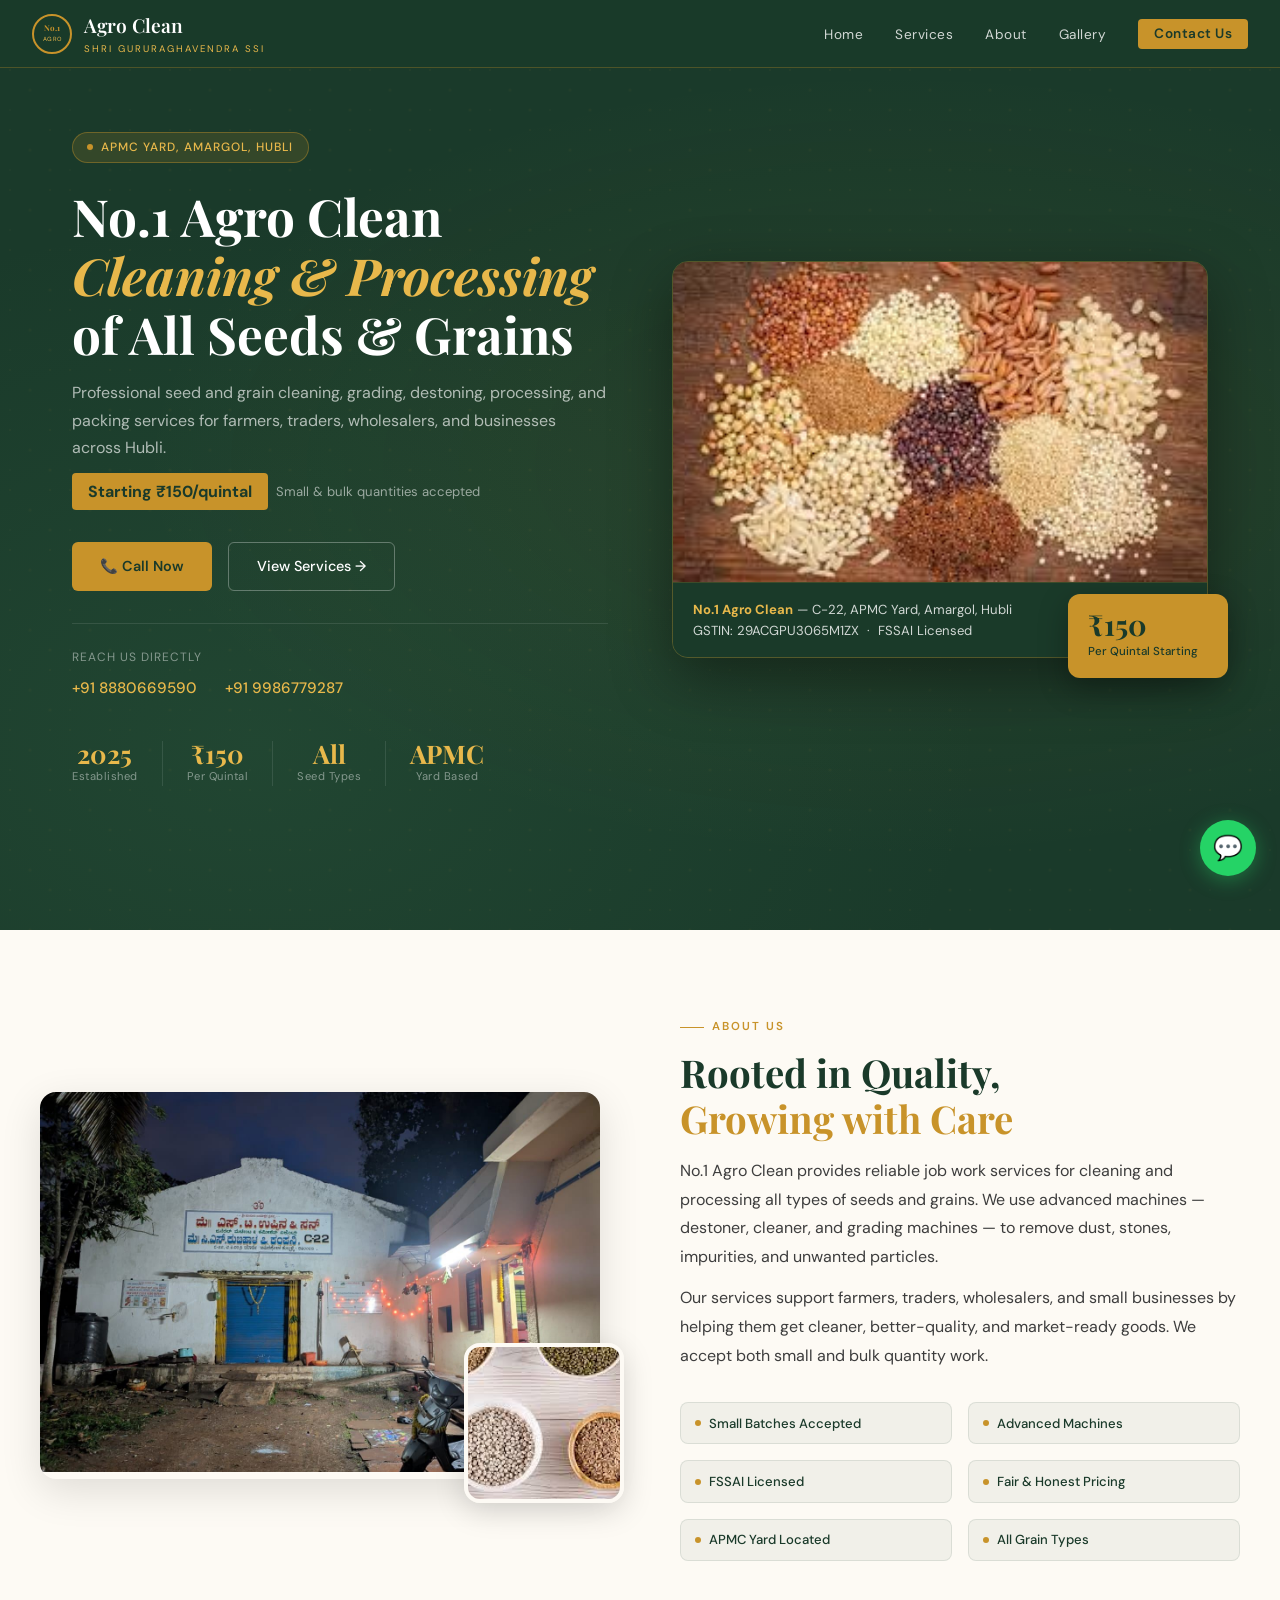
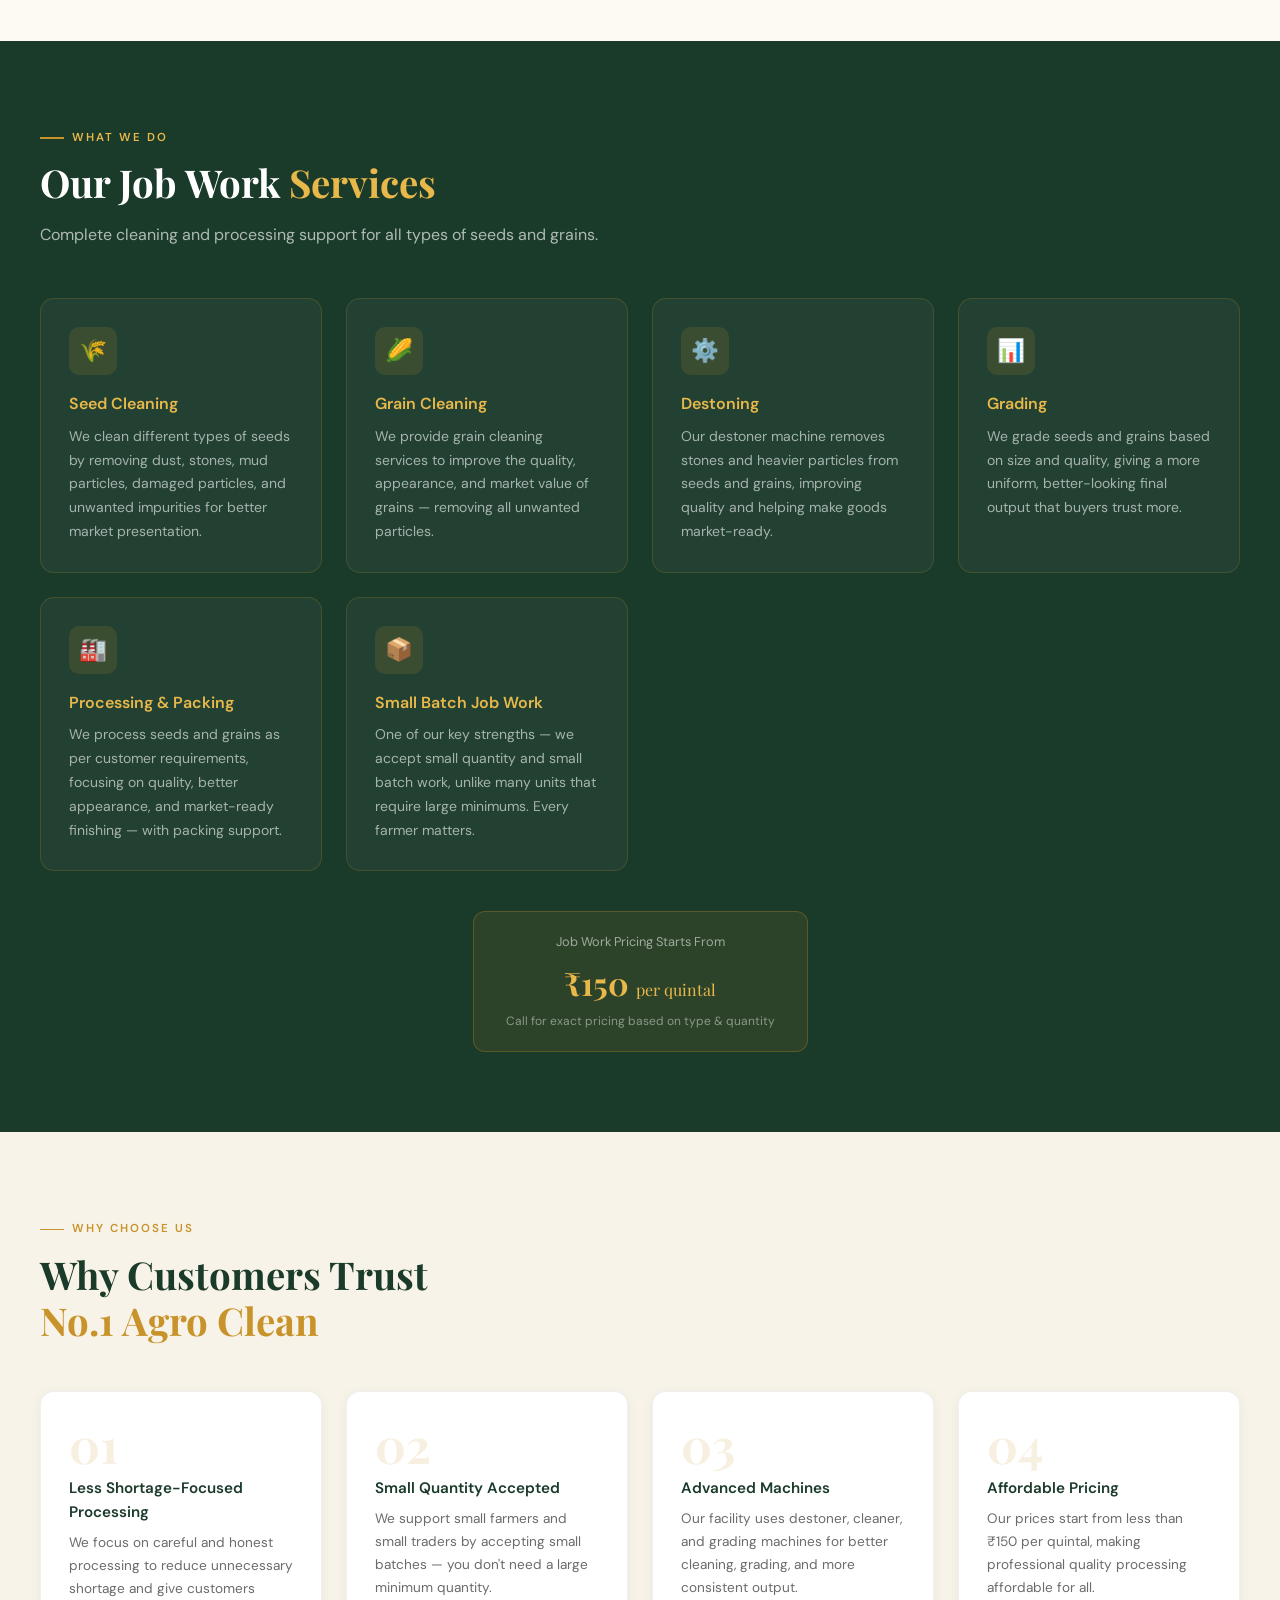
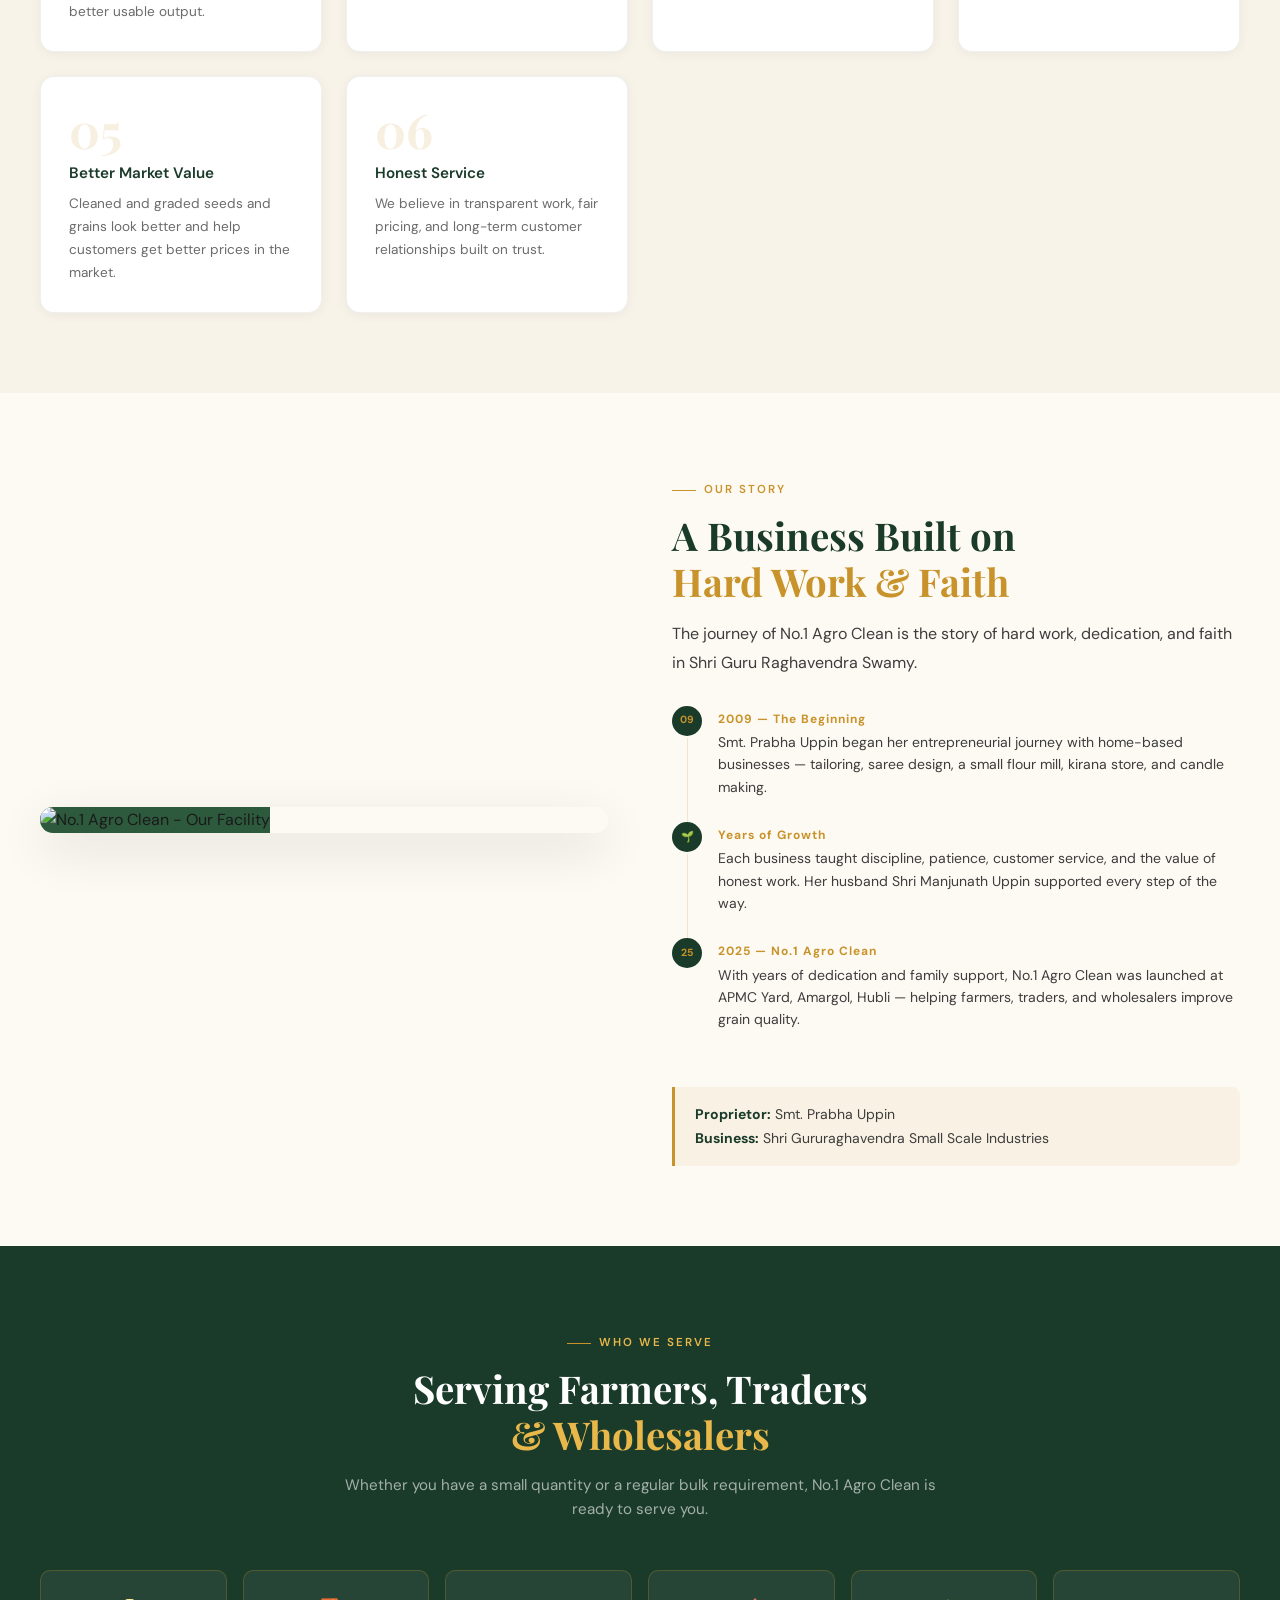
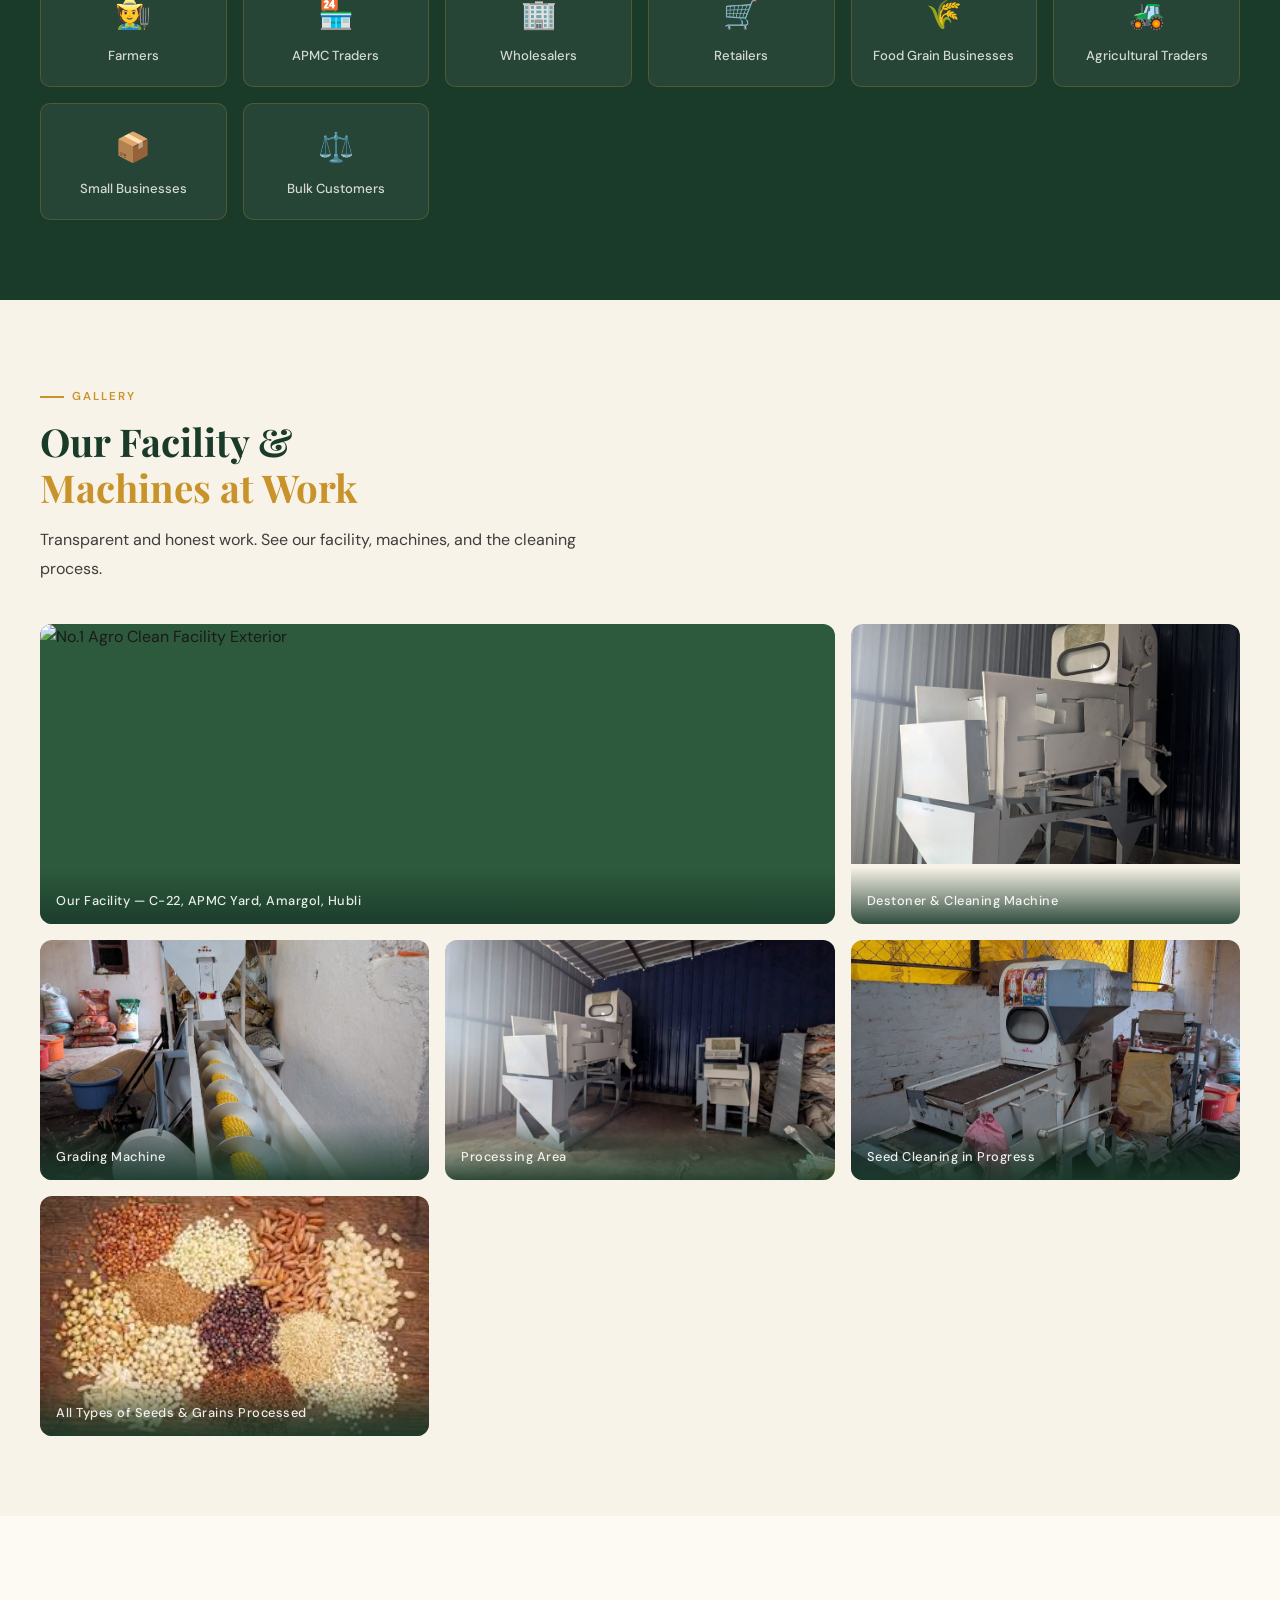
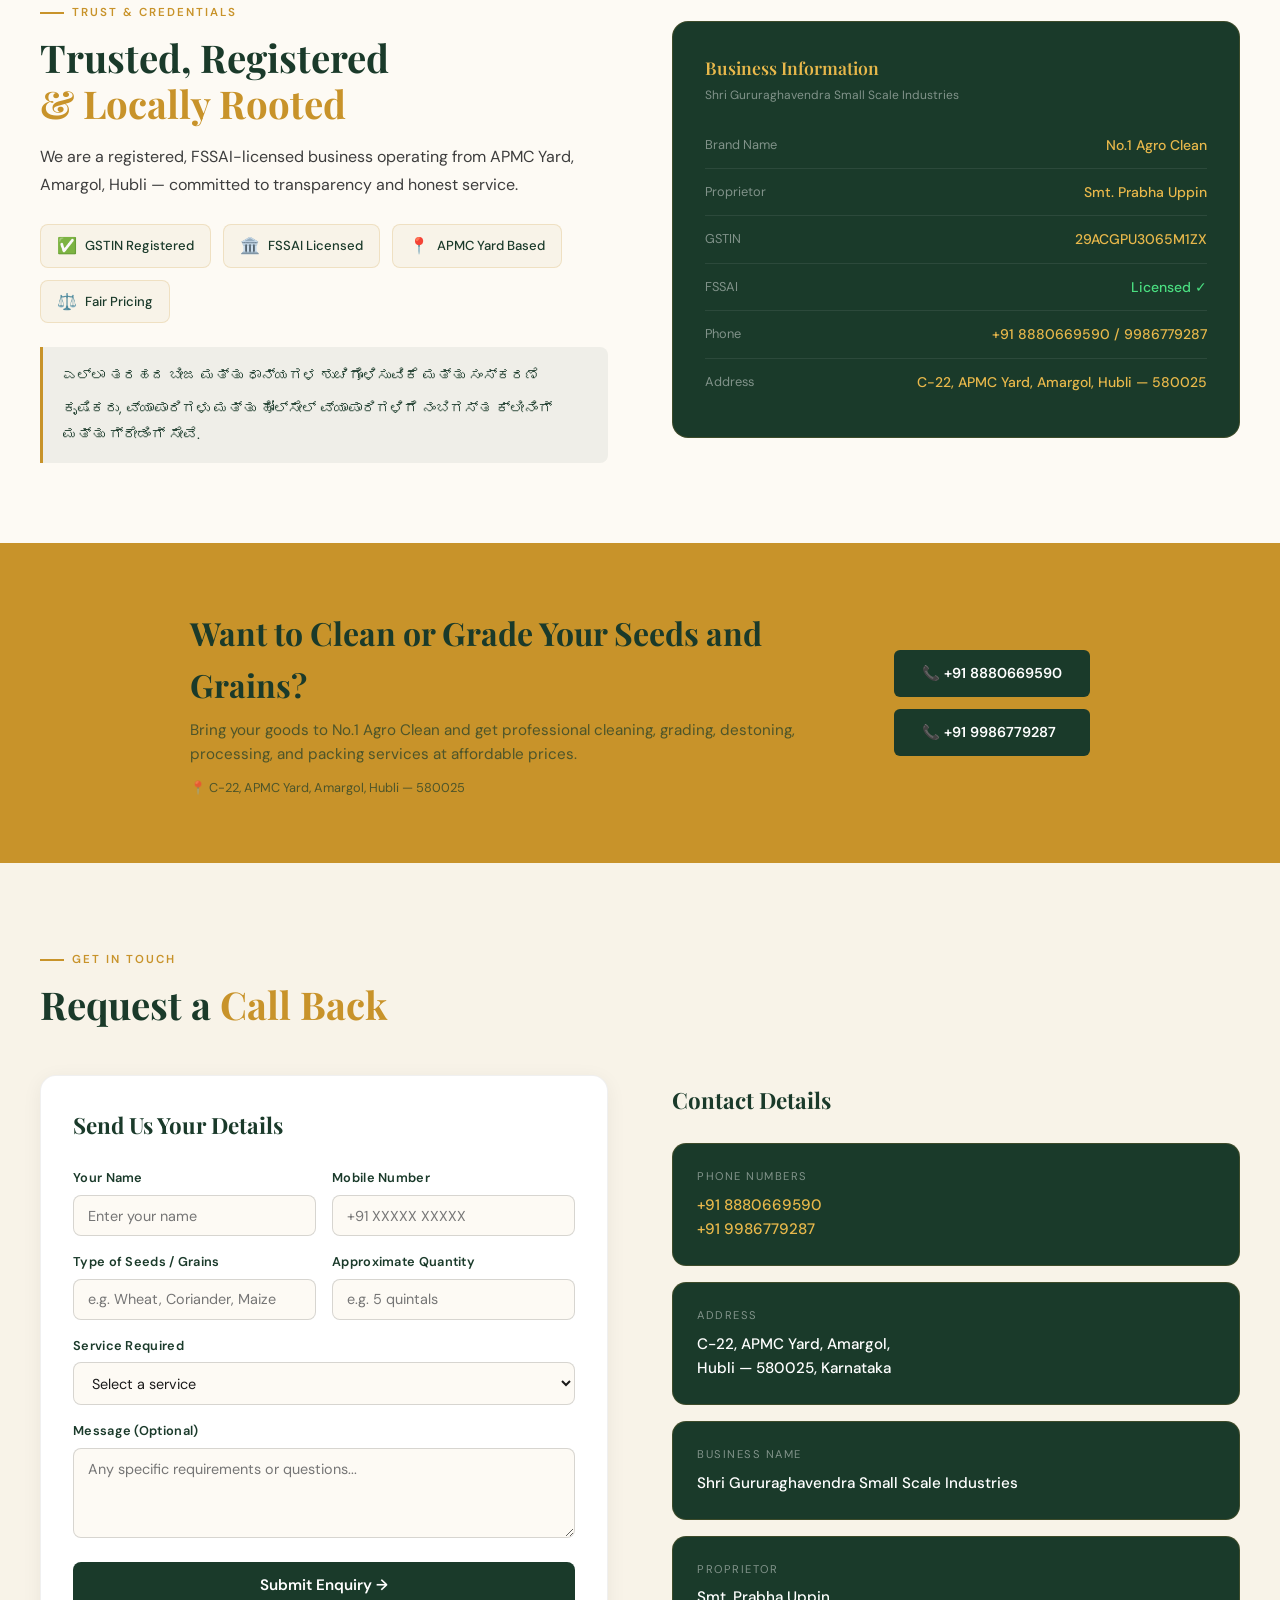
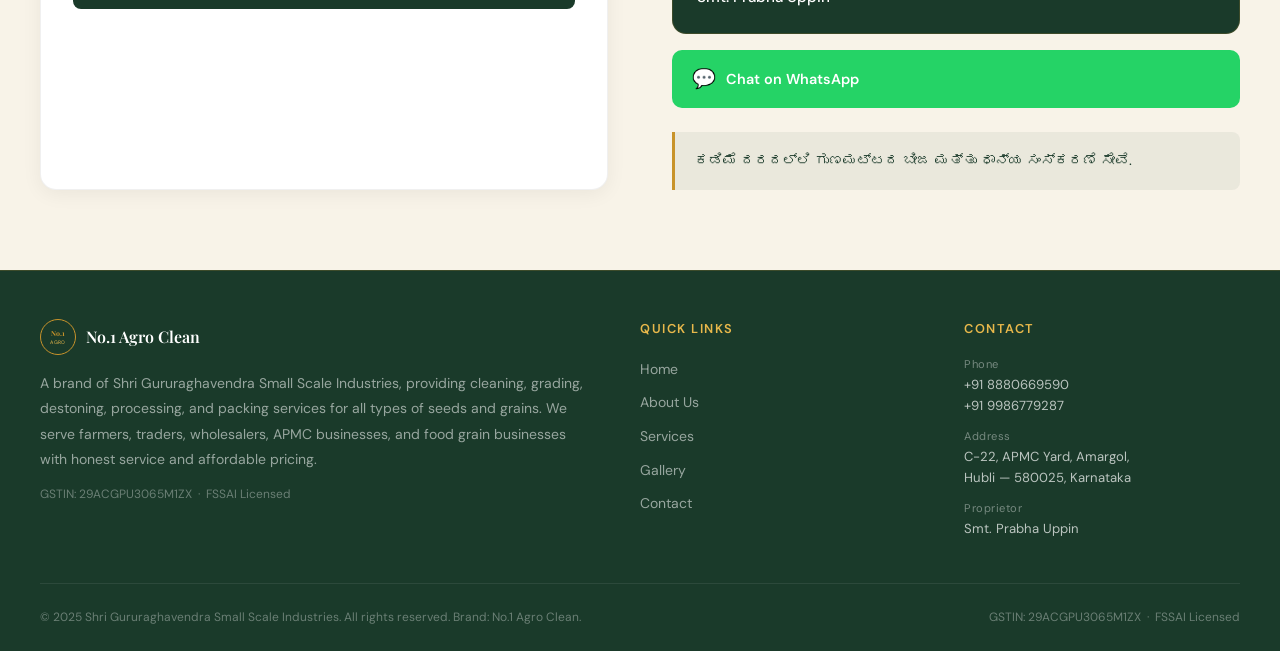
==== commit ec938e59: "Update index.html" ====
--- a/index.html
+++ b/index.html
@@ -729,7 +729,7 @@
     </div>
     <div class="hero-image-side">
       <div class="hero-card-main">
-        <img src="Grains2.jpeg" alt="Various seeds and grains processed at No.1 Agro Clean" onerror="this.style.background='#2d5a3d';this.style.height='320px';this.alt='No.1 Agro Clean'">
+        <img src="assets/grain-variety.jpg" alt="Various seeds and grains processed at No.1 Agro Clean" onerror="this.style.background='#2d5a3d';this.style.height='320px';this.alt='No.1 Agro Clean'">
         <div class="hero-img-caption">
           <p><strong>No.1 Agro Clean</strong> — C-22, APMC Yard, Amargol, Hubli</p>
           <p>GSTIN: 29ACGPU3065M1ZX &nbsp;·&nbsp; FSSAI Licensed</p>
@@ -749,10 +749,10 @@
     <div class="welcome-grid">
       <div class="welcome-images fade-in">
         <div class="welcome-img-main">
-          <img src="WhatsApp_Image_2026-05-21_at_11_00_51_AM.jpeg" alt="No.1 Agro Clean facility exterior" onerror="this.style.background='#2d5a3d';this.style.height='380px'">
+          <img src="assets/shop-front.jpg" alt="No.1 Agro Clean facility exterior" onerror="this.style.background='#2d5a3d';this.style.height='380px'">
         </div>
         <div class="welcome-img-float">
-          <img src="grains.jpeg" alt="Clean grains ready for market" onerror="this.style.background='#c8932a'">
+          <img src="assets/grain-bowls.jpg" alt="Clean grains ready for market" onerror="this.style.background='#c8932a'">
         </div>
       </div>
       <div class="fade-in">
@@ -966,23 +966,23 @@
         <div class="gallery-label">Our Facility — C-22, APMC Yard, Amargol, Hubli</div>
       </div>
       <div class="gallery-item">
-        <img src="WhatsApp_Image_2026-05-21_at_11_00_50_AM__1_.jpeg" alt="Grain Cleaning Machine" onerror="this.style.background='#1a3a2a'">
+        <img src="assets/premium-machine.jpg" alt="Grain Cleaning Machine" onerror="this.style.background='#1a3a2a'">
         <div class="gallery-label">Destoner & Cleaning Machine</div>
       </div>
       <div class="gallery-item">
-        <img src="WhatsApp_Image_2026-05-21_at_11_00_49_AM__1__-_Copy.jpeg" alt="Grain Grading Machine" onerror="this.style.background='#4a8a5e'">
+        <img src="assets/processing-auger.jpg" alt="Grain Grading Machine" onerror="this.style.background='#4a8a5e'">
         <div class="gallery-label">Grading Machine</div>
       </div>
       <div class="gallery-item">
-        <img src="WhatsApp_Image_2026-05-21_at_11_00_50_AM.jpeg" alt="Processing Area" onerror="this.style.background='#2d5a3d'">
+        <img src="assets/facility-machines.jpg" alt="Processing Area" onerror="this.style.background='#2d5a3d'">
         <div class="gallery-label">Processing Area</div>
       </div>
       <div class="gallery-item">
-        <img src="WhatsApp_Image_2026-05-21_at_11_00_48_AM_-_Copy.jpeg" alt="Seed Cleaning Process" onerror="this.style.background='#1a3a2a'">
+        <img src="assets/machine-cleaner.jpg" alt="Seed Cleaning Process" onerror="this.style.background='#1a3a2a'">
         <div class="gallery-label">Seed Cleaning in Progress</div>
       </div>
       <div class="gallery-item">
-        <img src="Grains2.jpeg" alt="Various Grains" onerror="this.style.background='#c8932a'">
+        <img src="assets/grain-variety.jpg" alt="Various Grains" onerror="this.style.background='#c8932a'">
         <div class="gallery-label">All Types of Seeds &amp; Grains Processed</div>
       </div>
     </div>
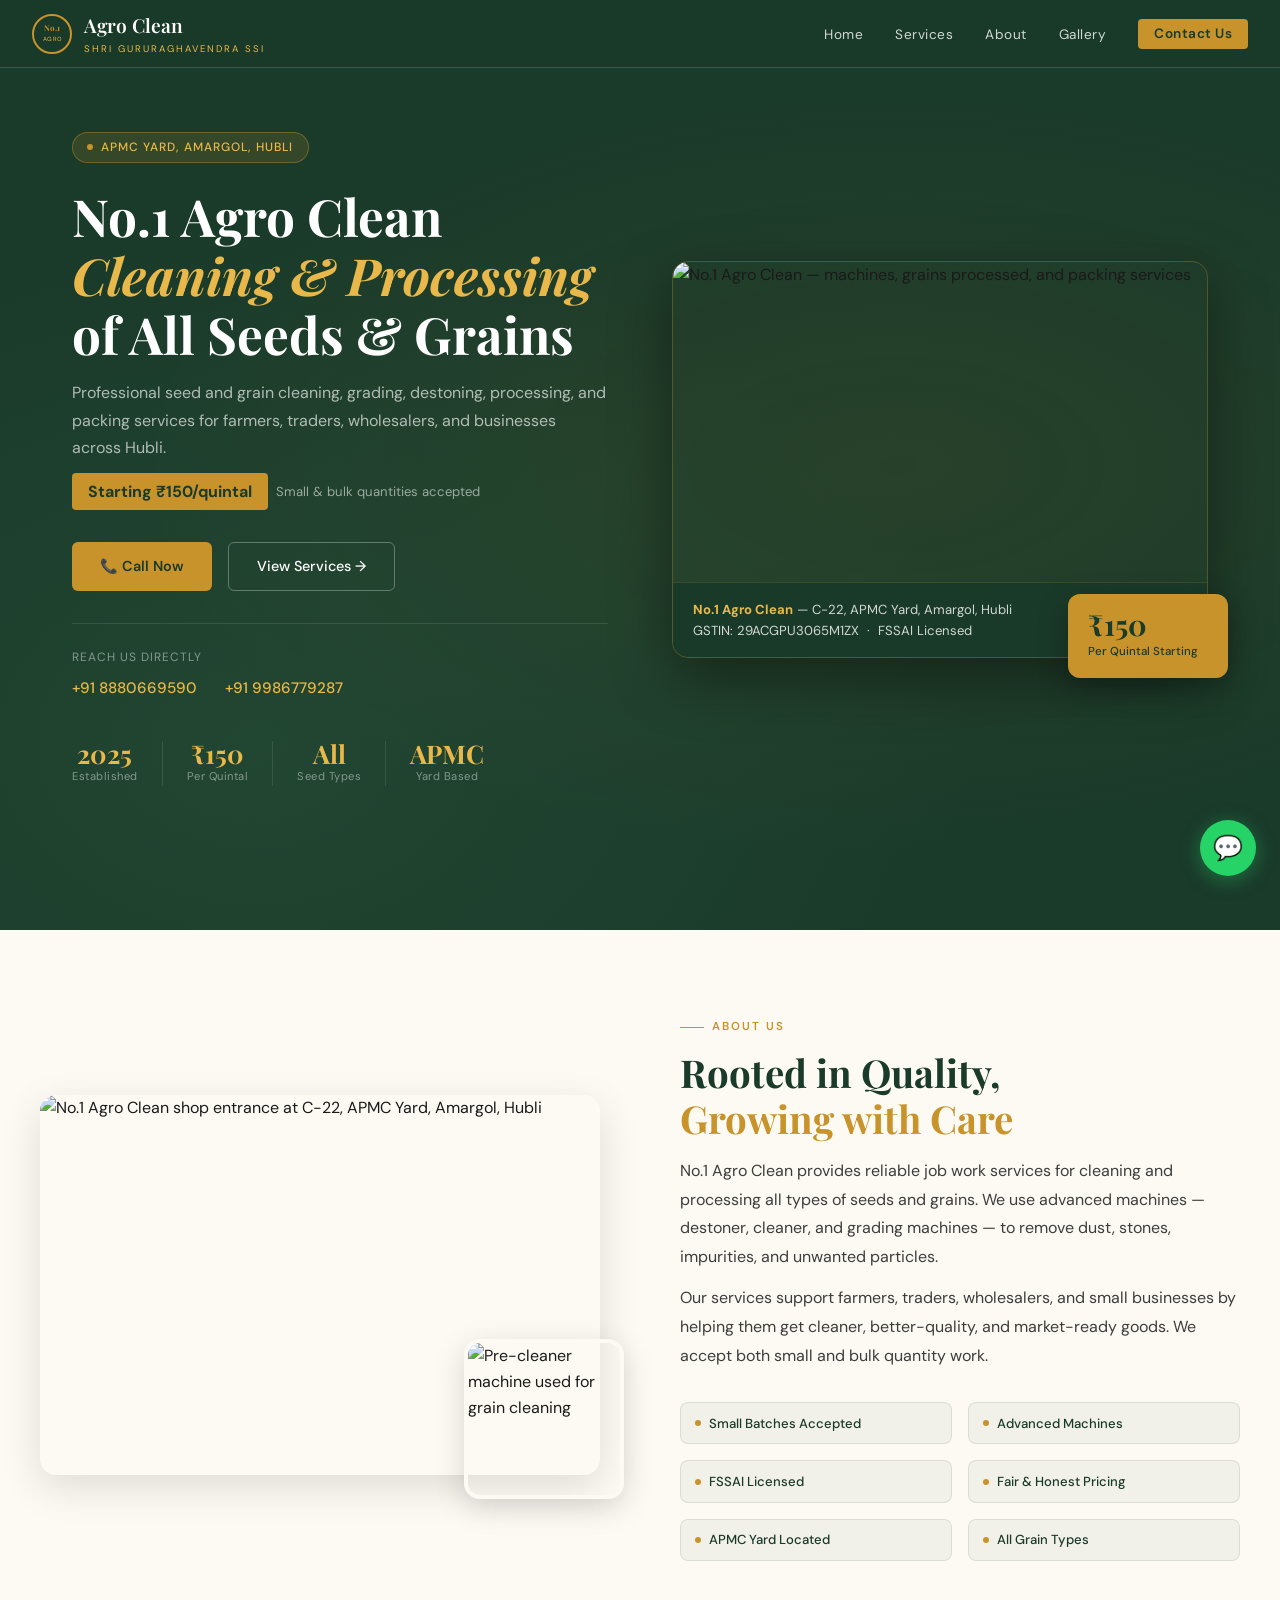
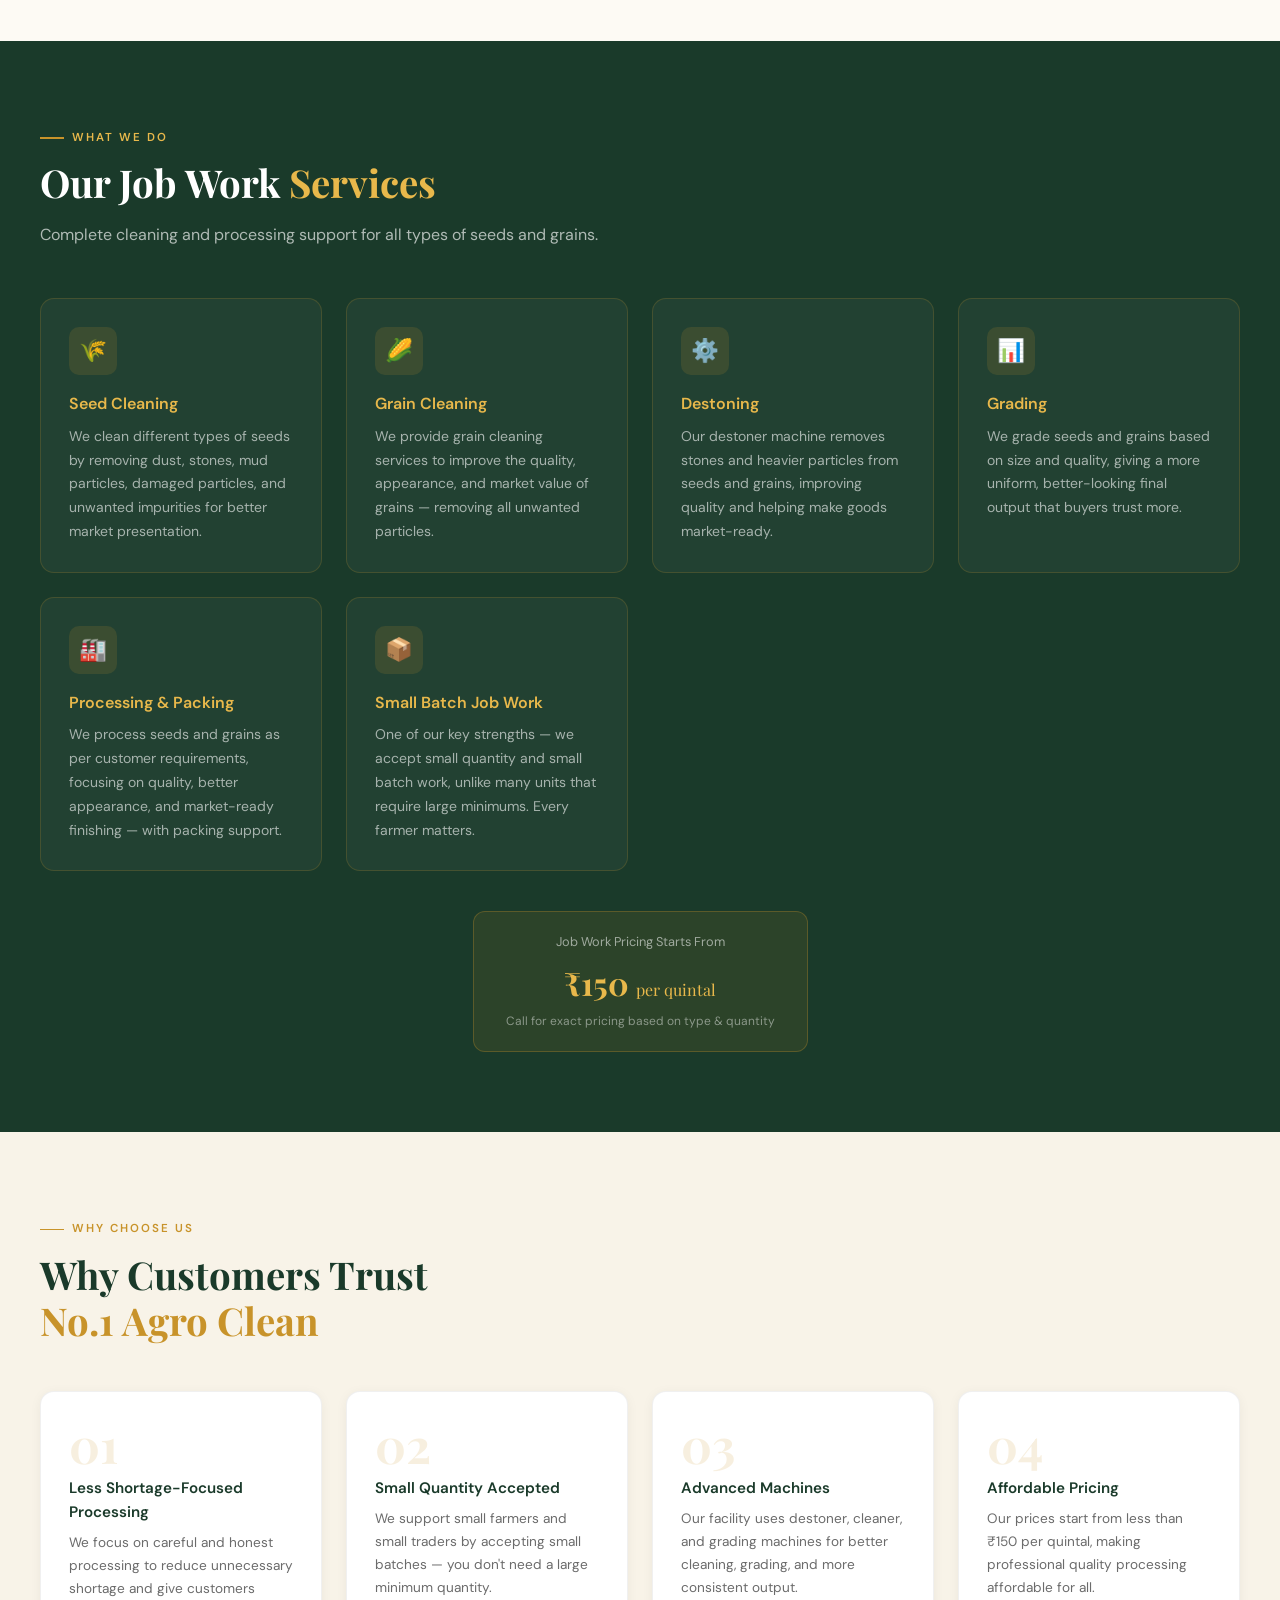
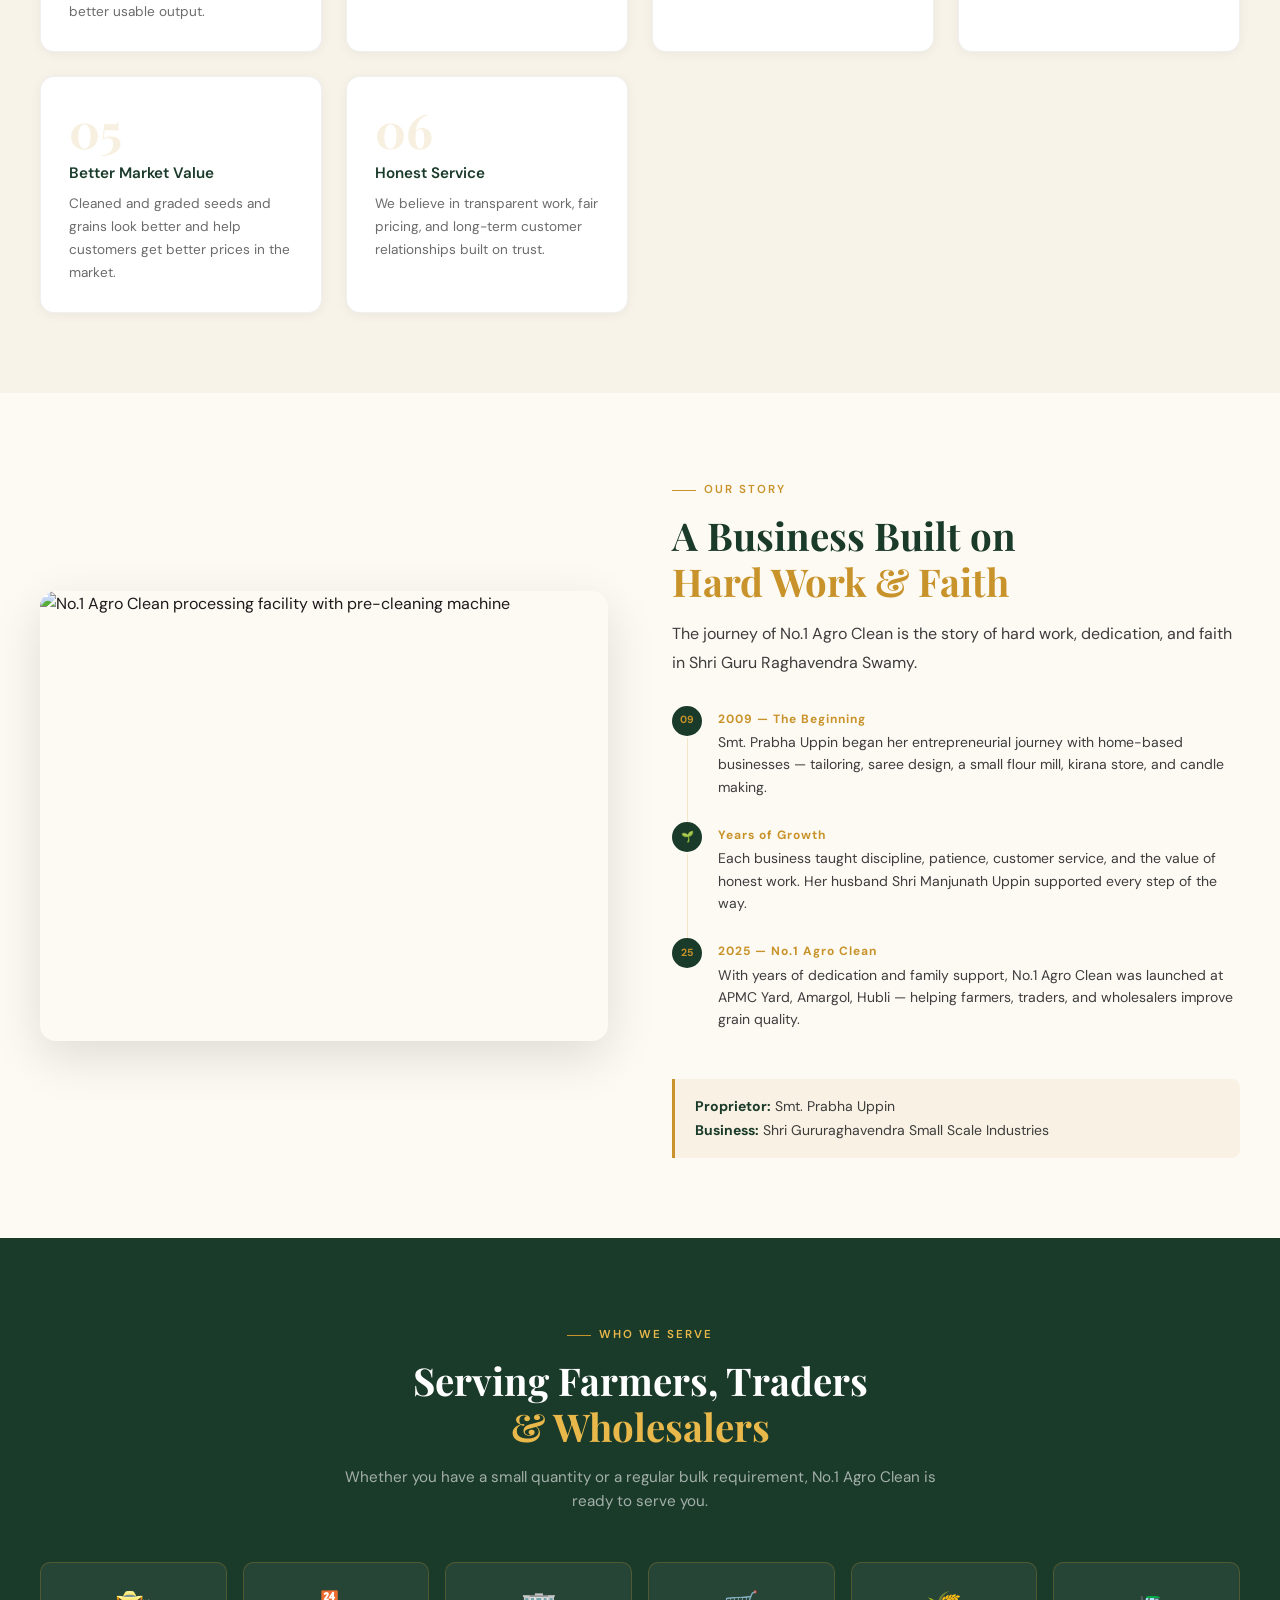
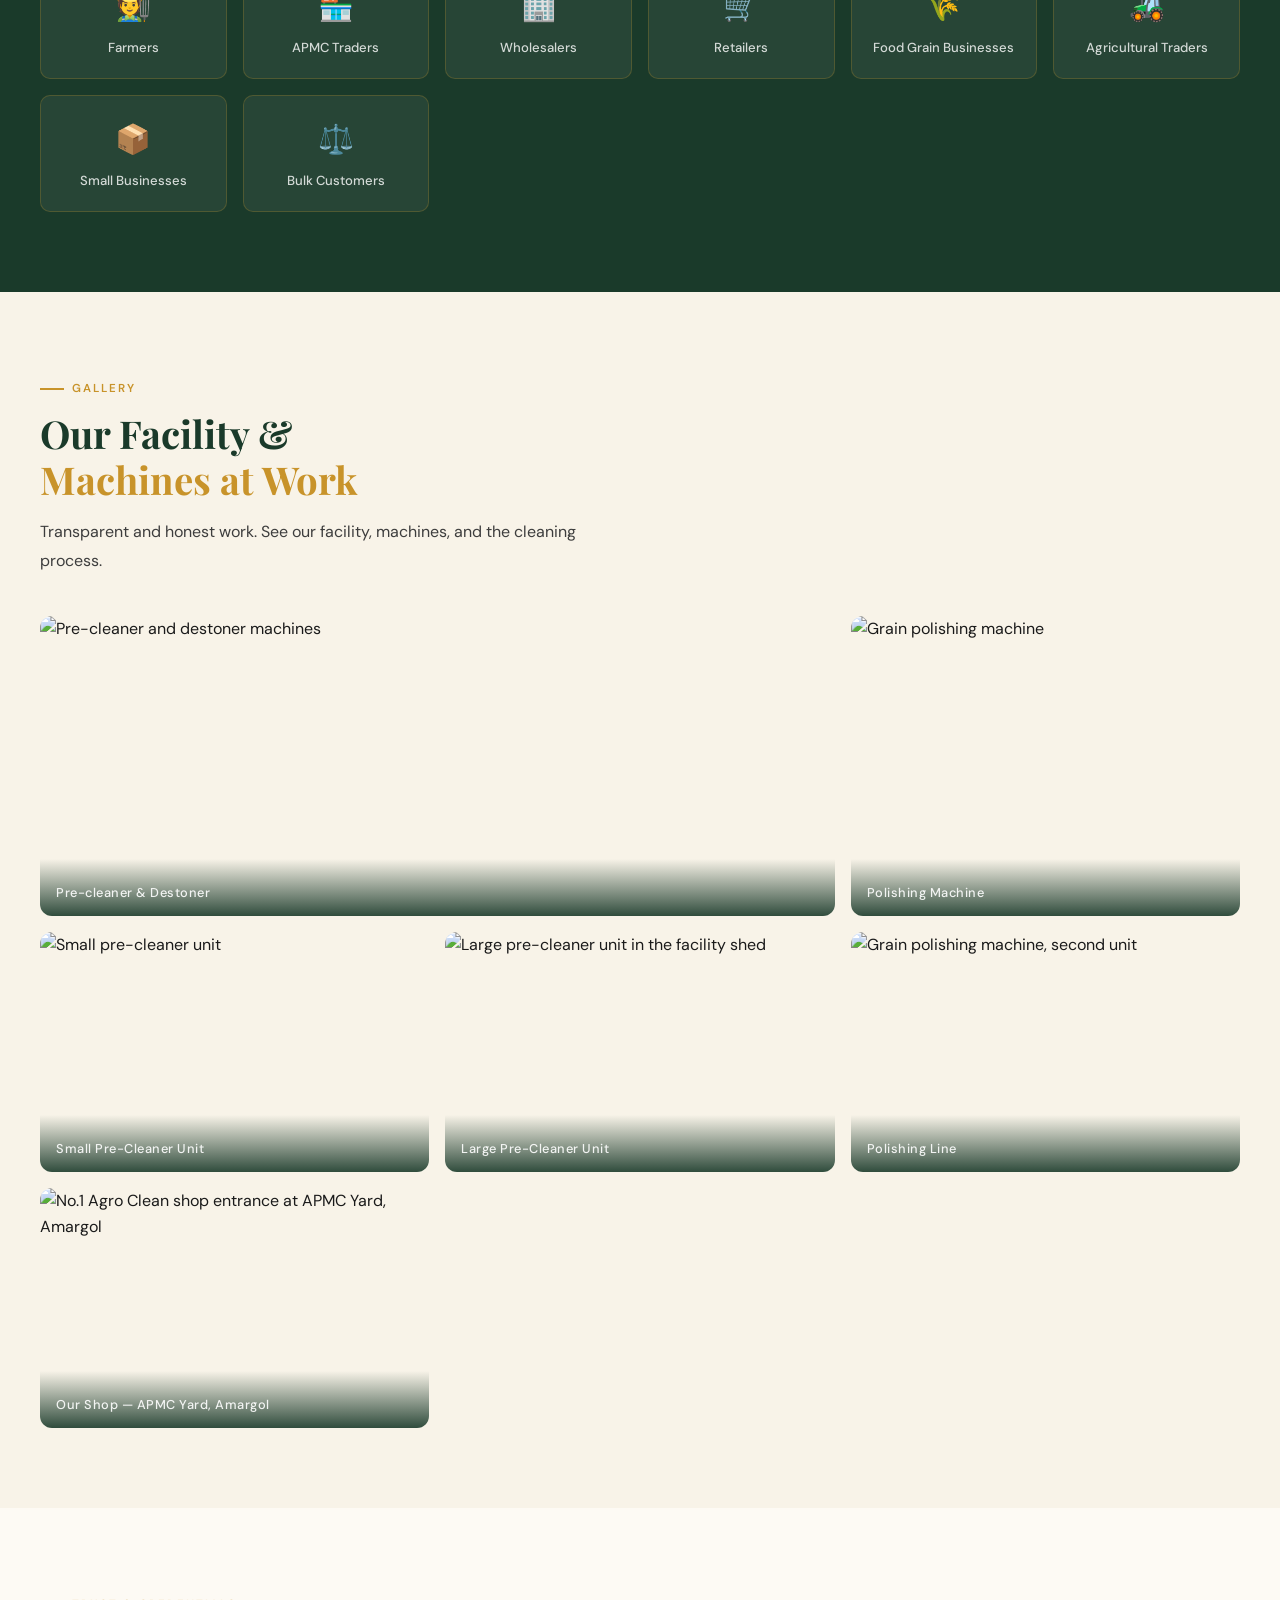
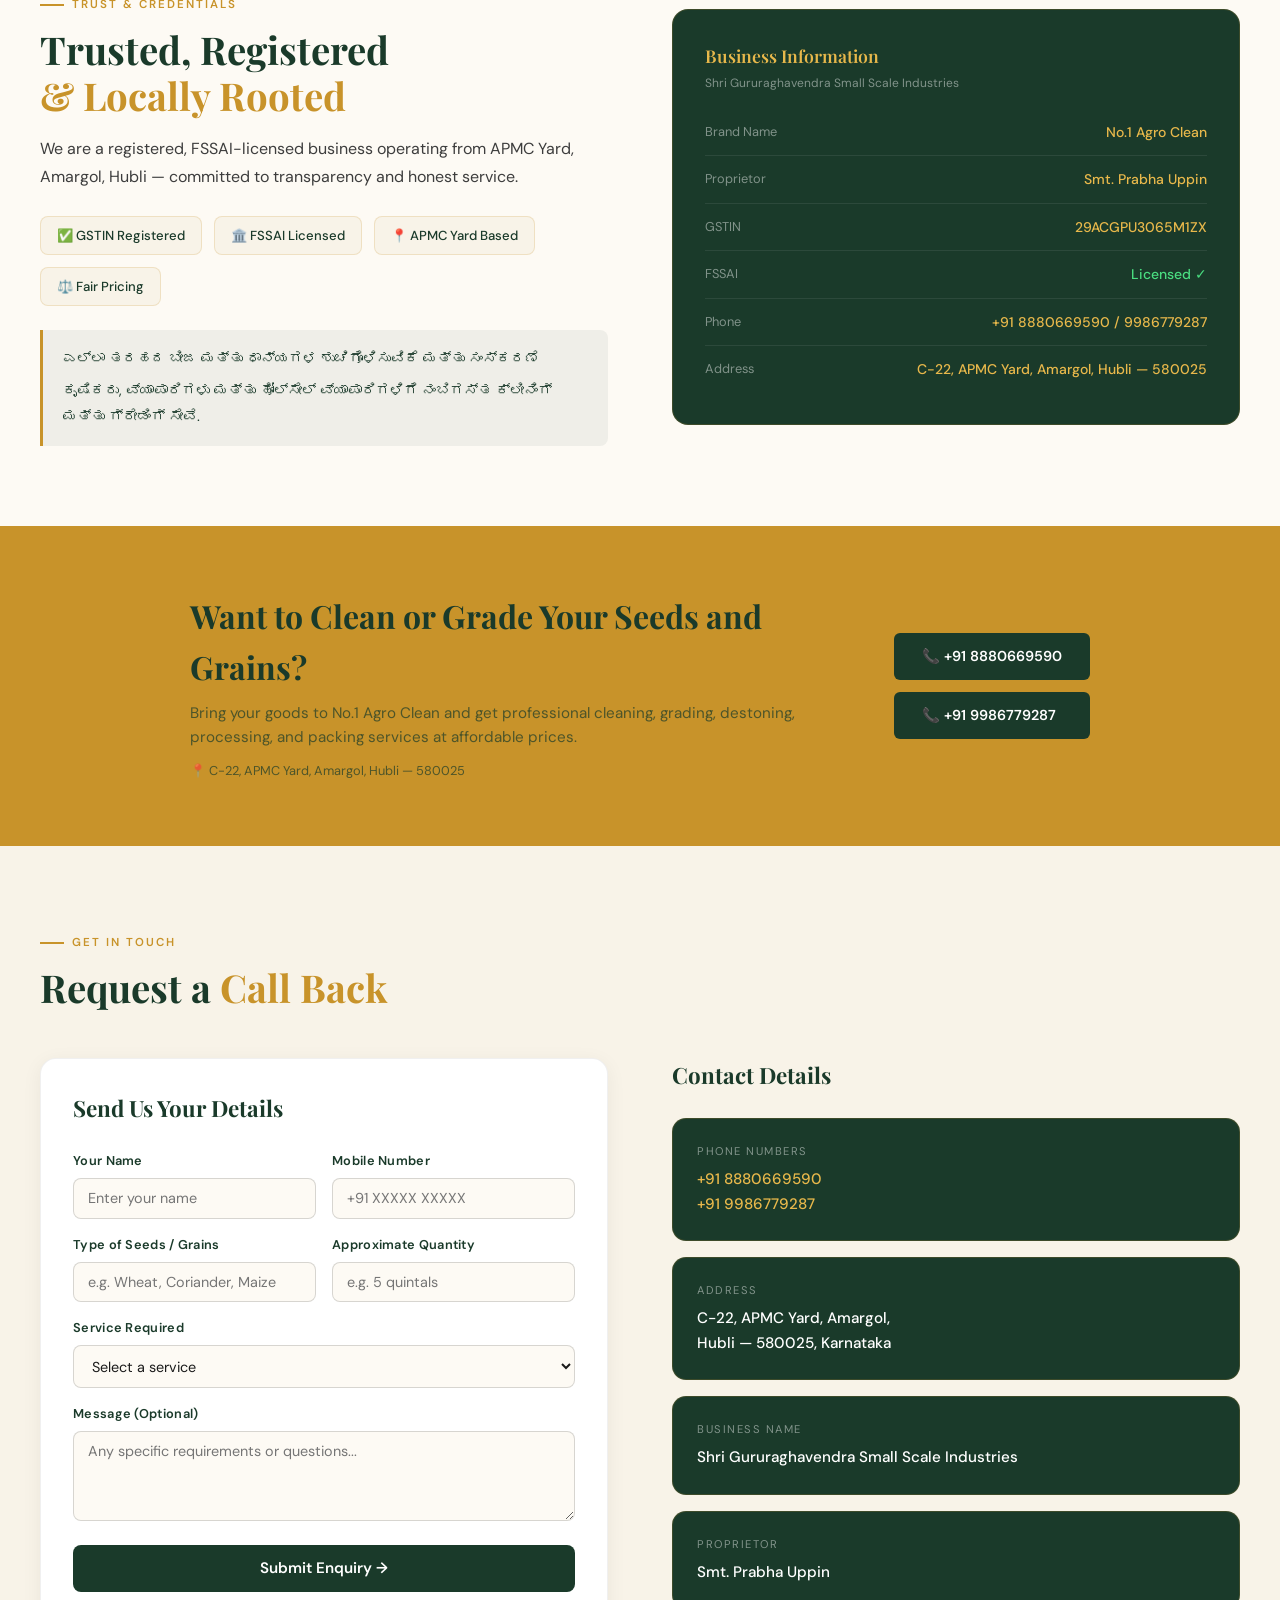
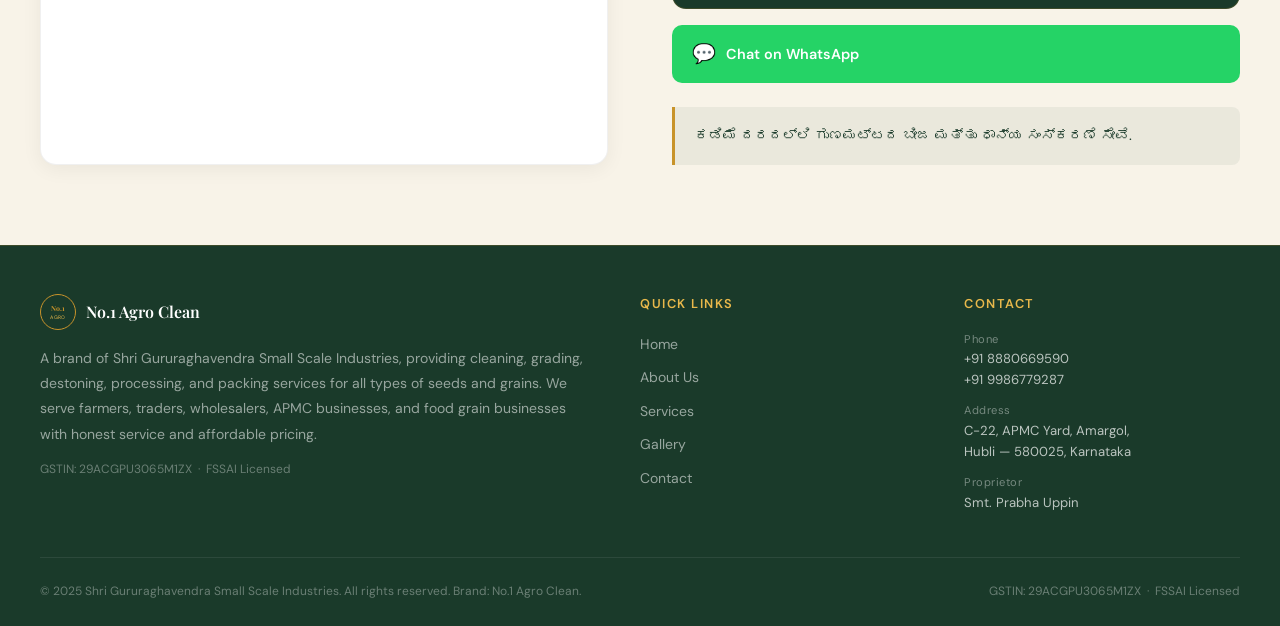
==== commit f7fe8a7a: "Add files via upload" ====
--- a/index.html
+++ b/index.html
@@ -5,7 +5,30 @@
 <meta name="viewport" content="width=device-width, initial-scale=1.0">
 <title>No.1 Agro Clean | Seeds & Grains Cleaning in Hubli</title>
 <meta name="description" content="No.1 Agro Clean provides cleaning, grading, destoning, processing, and packing services for all types of seeds and grains in Hubli. Affordable job work for farmers, traders, and wholesalers.">
+<link rel="preconnect" href="https://fonts.googleapis.com">
+<link rel="preconnect" href="https://fonts.gstatic.com" crossorigin>
 <link href="https://fonts.googleapis.com/css2?family=Playfair+Display:wght@400;600;700&family=DM+Sans:wght@300;400;500;600&display=swap" rel="stylesheet">
+<script type="application/ld+json">
+{
+  "@context": "https://schema.org",
+  "@type": "LocalBusiness",
+  "name": "No.1 Agro Clean",
+  "alternateName": "Shri Gururaghavendra Small Scale Industries",
+  "image": "https://no1agroclean.in/assets/shop-entrance.webp",
+  "telephone": ["+91 8880669590", "+91 9986779287"],
+  "address": {
+    "@type": "PostalAddress",
+    "streetAddress": "C-22, APMC Yard, Amargol",
+    "addressLocality": "Hubli",
+    "addressRegion": "Karnataka",
+    "postalCode": "580025",
+    "addressCountry": "IN"
+  },
+  "priceRange": "₹150 per quintal onwards",
+  "description": "Seed and grain cleaning, grading, destoning, processing and packing services for farmers, traders and wholesalers in Hubli.",
+  "areaServed": "Hubli, Karnataka"
+}
+</script>
 <style>
   :root {
     --dark-green: #1a3a2a;
@@ -28,7 +51,7 @@
     color: var(--text-dark);
     line-height: 1.6;
   }
-  /* NAV */
+  img { max-width: 100%; display: block; }
   nav {
     position: fixed; top: 0; left: 0; right: 0; z-index: 100;
     background: rgba(26,58,42,0.97);
@@ -38,532 +61,166 @@
     height: 68px;
     border-bottom: 1px solid rgba(200,147,42,0.3);
   }
-  .nav-logo {
-    display: flex; align-items: center; gap: 12px;
-    text-decoration: none;
-  }
+  .nav-logo { display: flex; align-items: center; gap: 12px; text-decoration: none; }
   .nav-logo-circle {
-    width: 40px; height: 40px;
-    border: 2px solid var(--gold);
-    border-radius: 50%;
-    display: flex; align-items: center; justify-content: center;
-    flex-direction: column;
+    width: 40px; height: 40px; border: 2px solid var(--gold); border-radius: 50%;
+    display: flex; align-items: center; justify-content: center; flex-direction: column;
   }
   .nav-logo-circle span:first-child { font-size: 8px; color: var(--gold); font-family: 'Playfair Display', serif; font-weight: 700; }
   .nav-logo-circle span:last-child { font-size: 6px; color: var(--gold-light); letter-spacing: 0.5px; text-transform: uppercase; }
   .nav-brand { color: #fff; font-family: 'Playfair Display', serif; font-size: 1.2rem; font-weight: 600; }
   .nav-brand small { display: block; font-family: 'DM Sans', sans-serif; font-size: 0.6rem; color: var(--gold-light); letter-spacing: 2px; text-transform: uppercase; font-weight: 400; }
   .nav-links { display: flex; gap: 2rem; list-style: none; }
-  .nav-links a {
-    color: rgba(255,255,255,0.8);
-    text-decoration: none;
-    font-size: 0.85rem;
-    letter-spacing: 0.5px;
-    transition: color 0.2s;
-  }
+  .nav-links a { color: rgba(255,255,255,0.8); text-decoration: none; font-size: 0.85rem; letter-spacing: 0.5px; transition: color 0.2s; }
   .nav-links a:hover { color: var(--gold-light); }
-  .nav-cta {
-    background: var(--gold);
-    color: var(--dark-green) !important;
-    padding: 0.4rem 1rem;
-    border-radius: 4px;
-    font-weight: 600 !important;
-  }
+  .nav-cta { background: var(--gold); color: var(--dark-green) !important; padding: 0.4rem 1rem; border-radius: 4px; font-weight: 600 !important; }
   .nav-cta:hover { background: var(--gold-light) !important; color: var(--dark-green) !important; }
   .hamburger { display: none; flex-direction: column; gap: 5px; cursor: pointer; background: none; border: none; padding: 4px; }
   .hamburger span { display: block; width: 22px; height: 2px; background: white; border-radius: 2px; transition: all 0.3s; }
 
-  /* HERO */
-  .hero {
-    min-height: 100vh;
-    background: var(--dark-green);
-    position: relative;
-    display: flex; align-items: center;
-    overflow: hidden;
-    padding-top: 68px;
-  }
-  .hero-bg-pattern {
-    position: absolute; inset: 0;
-    background-image:
-      radial-gradient(ellipse at 70% 50%, rgba(200,147,42,0.08) 0%, transparent 60%),
-      radial-gradient(ellipse at 20% 80%, rgba(74,138,94,0.15) 0%, transparent 50%);
-  }
-  .hero-grain-overlay {
-    position: absolute; inset: 0;
-    background-image: url("data:image/svg+xml,%3Csvg xmlns='http://www.w3.org/2000/svg' width='60' height='60'%3E%3Ccircle cx='10' cy='10' r='1' fill='rgba(200,147,42,0.06)'/%3E%3Ccircle cx='30' cy='30' r='1.5' fill='rgba(200,147,42,0.04)'/%3E%3Ccircle cx='50' cy='10' r='1' fill='rgba(200,147,42,0.06)'/%3E%3Ccircle cx='10' cy='50' r='1' fill='rgba(200,147,42,0.04)'/%3E%3Ccircle cx='50' cy='50' r='1.5' fill='rgba(200,147,42,0.05)'/%3E%3C/svg%3E");
-  }
-  .hero-content {
-    position: relative; z-index: 2;
-    max-width: 1200px; margin: 0 auto;
-    padding: 4rem 2rem;
-    display: grid; grid-template-columns: 1fr 1fr; gap: 4rem; align-items: center;
-  }
-  .hero-badge {
-    display: inline-flex; align-items: center; gap: 8px;
-    background: rgba(200,147,42,0.15);
-    border: 1px solid rgba(200,147,42,0.4);
-    border-radius: 20px;
-    padding: 0.3rem 0.9rem;
-    margin-bottom: 1.5rem;
-  }
-  .hero-badge-dot { width: 6px; height: 6px; background: var(--gold); border-radius: 50%; animation: pulse 2s infinite; }
-  @keyframes pulse { 0%,100%{opacity:1;transform:scale(1)} 50%{opacity:0.6;transform:scale(1.2)} }
+  .hero { min-height: 100vh; background: var(--dark-green); position: relative; display: flex; align-items: center; overflow: hidden; padding-top: 68px; }
+  .hero-bg-pattern { position: absolute; inset: 0; background-image: radial-gradient(ellipse at 70% 50%, rgba(200,147,42,0.08) 0%, transparent 60%), radial-gradient(ellipse at 20% 80%, rgba(74,138,94,0.15) 0%, transparent 50%); }
+  .hero-content { position: relative; z-index: 2; max-width: 1200px; margin: 0 auto; padding: 4rem 2rem; display: grid; grid-template-columns: 1fr 1fr; gap: 4rem; align-items: center; }
+  .hero-badge { display: inline-flex; align-items: center; gap: 8px; background: rgba(200,147,42,0.15); border: 1px solid rgba(200,147,42,0.4); border-radius: 20px; padding: 0.3rem 0.9rem; margin-bottom: 1.5rem; }
+  .hero-badge-dot { width: 6px; height: 6px; background: var(--gold); border-radius: 50%; }
   .hero-badge span { font-size: 0.75rem; color: var(--gold-light); letter-spacing: 1px; text-transform: uppercase; font-weight: 500; }
-  .hero-title {
-    font-family: 'Playfair Display', serif;
-    font-size: clamp(2.2rem, 4vw, 3.4rem);
-    color: #fff;
-    font-weight: 700;
-    line-height: 1.15;
-    margin-bottom: 1rem;
-  }
+  .hero-title { font-family: 'Playfair Display', serif; font-size: clamp(2.2rem, 4vw, 3.4rem); color: #fff; font-weight: 700; line-height: 1.15; margin-bottom: 1rem; }
   .hero-title em { color: var(--gold-light); font-style: italic; }
-  .hero-subtitle {
-    font-size: 1rem;
-    color: rgba(255,255,255,0.65);
-    margin-bottom: 0.75rem;
-    line-height: 1.7;
-  }
-  .hero-price {
-    display: inline-flex; align-items: center; gap: 8px;
-    margin-bottom: 2rem;
-  }
-  .hero-price-tag {
-    background: var(--gold);
-    color: var(--dark-green);
-    font-weight: 700;
-    font-size: 1rem;
-    padding: 0.35rem 1rem;
-    border-radius: 4px;
-  }
+  .hero-subtitle { font-size: 1rem; color: rgba(255,255,255,0.65); margin-bottom: 0.75rem; line-height: 1.7; }
+  .hero-price { display: inline-flex; align-items: center; gap: 8px; margin-bottom: 2rem; }
+  .hero-price-tag { background: var(--gold); color: var(--dark-green); font-weight: 700; font-size: 1rem; padding: 0.35rem 1rem; border-radius: 4px; }
   .hero-price-sub { color: rgba(255,255,255,0.55); font-size: 0.82rem; }
   .hero-btns { display: flex; gap: 1rem; flex-wrap: wrap; }
-  .btn-primary {
-    background: var(--gold);
-    color: var(--dark-green);
-    padding: 0.75rem 1.75rem;
-    border-radius: 6px;
-    font-weight: 600;
-    font-size: 0.9rem;
-    text-decoration: none;
-    transition: all 0.2s;
-    display: inline-flex; align-items: center; gap: 8px;
-  }
+  .btn-primary { background: var(--gold); color: var(--dark-green); padding: 0.75rem 1.75rem; border-radius: 6px; font-weight: 600; font-size: 0.9rem; text-decoration: none; transition: all 0.2s; display: inline-flex; align-items: center; gap: 8px; }
   .btn-primary:hover { background: var(--gold-light); transform: translateY(-1px); }
-  .btn-outline {
-    background: transparent;
-    color: #fff;
-    padding: 0.75rem 1.75rem;
-    border-radius: 6px;
-    font-weight: 500;
-    font-size: 0.9rem;
-    text-decoration: none;
-    border: 1px solid rgba(255,255,255,0.3);
-    transition: all 0.2s;
-    display: inline-flex; align-items: center; gap: 8px;
-  }
+  .btn-outline { background: transparent; color: #fff; padding: 0.75rem 1.75rem; border-radius: 6px; font-weight: 500; font-size: 0.9rem; text-decoration: none; border: 1px solid rgba(255,255,255,0.3); transition: all 0.2s; display: inline-flex; align-items: center; gap: 8px; }
   .btn-outline:hover { border-color: var(--gold); color: var(--gold-light); }
-  .hero-contact {
-    margin-top: 2rem;
-    padding-top: 1.5rem;
-    border-top: 1px solid rgba(255,255,255,0.1);
-  }
+  .hero-contact { margin-top: 2rem; padding-top: 1.5rem; border-top: 1px solid rgba(255,255,255,0.1); }
   .hero-contact p { color: rgba(255,255,255,0.45); font-size: 0.75rem; letter-spacing: 1px; text-transform: uppercase; margin-bottom: 0.5rem; }
-  .hero-contact a {
-    display: inline-flex; align-items: center; gap: 6px;
-    color: var(--gold-light); font-weight: 500; font-size: 0.95rem;
-    text-decoration: none;
-    margin-right: 1.5rem;
-  }
+  .hero-contact a { display: inline-flex; align-items: center; gap: 6px; color: var(--gold-light); font-weight: 500; font-size: 0.95rem; text-decoration: none; margin-right: 1.5rem; }
   .hero-image-side { position: relative; }
-  .hero-card-main {
-    border-radius: 16px;
-    overflow: hidden;
-    border: 1px solid rgba(200,147,42,0.3);
-    box-shadow: 0 20px 60px rgba(0,0,0,0.4);
-  }
-  .hero-card-main img { width: 100%; height: 320px; object-fit: cover; display: block; }
-  .hero-img-caption {
-    background: rgba(26,58,42,0.95);
-    padding: 1rem 1.25rem;
-    border-top: 1px solid rgba(200,147,42,0.2);
-  }
+  .hero-card-main { border-radius: 16px; overflow: hidden; border: 1px solid rgba(200,147,42,0.3); box-shadow: 0 20px 60px rgba(0,0,0,0.4); }
+  .hero-card-main img { width: 100%; height: 320px; object-fit: cover; }
+  .hero-img-caption { background: rgba(26,58,42,0.95); padding: 1rem 1.25rem; border-top: 1px solid rgba(200,147,42,0.2); }
   .hero-img-caption p { color: rgba(255,255,255,0.8); font-size: 0.82rem; }
   .hero-img-caption strong { color: var(--gold-light); }
-  .hero-card-float {
-    position: absolute;
-    bottom: -20px; right: -20px;
-    background: var(--gold);
-    border-radius: 12px;
-    padding: 1rem 1.25rem;
-    box-shadow: 0 10px 30px rgba(0,0,0,0.3);
-    min-width: 160px;
-  }
+  .hero-card-float { position: absolute; bottom: -20px; right: -20px; background: var(--gold); border-radius: 12px; padding: 1rem 1.25rem; box-shadow: 0 10px 30px rgba(0,0,0,0.3); min-width: 160px; }
   .hero-card-float .big-num { font-family: 'Playfair Display', serif; font-size: 1.8rem; font-weight: 700; color: var(--dark-green); line-height: 1; }
   .hero-card-float p { font-size: 0.72rem; color: var(--dark-green); font-weight: 500; margin-top: 4px; }
-  .hero-stats {
-    display: flex; gap: 1.5rem; margin-top: 2.5rem;
-  }
+  .hero-stats { display: flex; gap: 1.5rem; margin-top: 2.5rem; }
   .stat-item { text-align: center; }
   .stat-num { font-family: 'Playfair Display', serif; font-size: 1.6rem; color: var(--gold-light); font-weight: 700; line-height: 1; }
   .stat-label { font-size: 0.7rem; color: rgba(255,255,255,0.45); letter-spacing: 0.5px; margin-top: 2px; }
   .stat-divider { width: 1px; background: rgba(255,255,255,0.1); }
 
-  /* SECTIONS */
   section { padding: 5rem 2rem; }
   .container { max-width: 1200px; margin: 0 auto; }
-  .section-label {
-    display: inline-flex; align-items: center; gap: 8px;
-    font-size: 0.72rem; letter-spacing: 2px; text-transform: uppercase;
-    color: var(--gold);
-    font-weight: 600;
-    margin-bottom: 0.75rem;
-  }
-  .section-label::before {
-    content: '';
-    display: block; width: 24px; height: 1.5px;
-    background: var(--gold);
-  }
-  .section-title {
-    font-family: 'Playfair Display', serif;
-    font-size: clamp(1.8rem, 3vw, 2.6rem);
-    font-weight: 700;
-    color: var(--dark-green);
-    line-height: 1.2;
-    margin-bottom: 1rem;
-  }
+  .section-label { display: inline-flex; align-items: center; gap: 8px; font-size: 0.72rem; letter-spacing: 2px; text-transform: uppercase; color: var(--gold); font-weight: 600; margin-bottom: 0.75rem; }
+  .section-label::before { content: ''; display: block; width: 24px; height: 1.5px; background: var(--gold); }
+  .section-title { font-family: 'Playfair Display', serif; font-size: clamp(1.8rem, 3vw, 2.6rem); font-weight: 700; color: var(--dark-green); line-height: 1.2; margin-bottom: 1rem; }
   .section-title span { color: var(--gold); }
   .section-body { color: var(--text-mid); font-size: 1rem; line-height: 1.8; max-width: 600px; }
 
-  /* WELCOME */
   .welcome { background: var(--warm-white); }
   .welcome-grid { display: grid; grid-template-columns: 1fr 1fr; gap: 5rem; align-items: center; }
   .welcome-images { position: relative; }
   .welcome-img-main { border-radius: 16px; overflow: hidden; box-shadow: 0 12px 40px rgba(0,0,0,0.12); }
   .welcome-img-main img { width: 100%; height: 380px; object-fit: cover; }
-  .welcome-img-float {
-    position: absolute; bottom: -24px; right: -24px;
-    width: 160px; height: 160px;
-    border-radius: 16px; overflow: hidden;
-    border: 4px solid var(--warm-white);
-    box-shadow: 0 8px 30px rgba(0,0,0,0.15);
-  }
+  .welcome-img-float { position: absolute; bottom: -24px; right: -24px; width: 160px; height: 160px; border-radius: 16px; overflow: hidden; border: 4px solid var(--warm-white); box-shadow: 0 8px 30px rgba(0,0,0,0.15); }
   .welcome-img-float img { width: 100%; height: 100%; object-fit: cover; }
-  .welcome-features {
-    display: grid; grid-template-columns: 1fr 1fr; gap: 1rem;
-    margin-top: 2rem;
-  }
-  .feature-chip {
-    display: flex; align-items: center; gap: 8px;
-    background: rgba(26,58,42,0.05);
-    border: 1px solid rgba(26,58,42,0.1);
-    border-radius: 8px;
-    padding: 0.6rem 0.9rem;
-    font-size: 0.82rem;
-    font-weight: 500;
-    color: var(--dark-green);
-  }
+  .welcome-features { display: grid; grid-template-columns: 1fr 1fr; gap: 1rem; margin-top: 2rem; }
+  .feature-chip { display: flex; align-items: center; gap: 8px; background: rgba(26,58,42,0.05); border: 1px solid rgba(26,58,42,0.1); border-radius: 8px; padding: 0.6rem 0.9rem; font-size: 0.82rem; font-weight: 500; color: var(--dark-green); }
   .feature-chip-dot { width: 6px; height: 6px; background: var(--gold); border-radius: 50%; flex-shrink: 0; }
 
-  /* SERVICES */
   .services { background: var(--dark-green); }
   .services .section-title { color: #fff; }
   .services .section-body { color: rgba(255,255,255,0.65); }
-  .services-grid {
-    display: grid; grid-template-columns: repeat(auto-fit, minmax(280px, 1fr));
-    gap: 1.5rem; margin-top: 3rem;
-  }
-  .service-card {
-    background: rgba(255,255,255,0.04);
-    border: 1px solid rgba(200,147,42,0.2);
-    border-radius: 14px;
-    padding: 1.75rem;
-    transition: all 0.3s;
-    position: relative;
-    overflow: hidden;
-  }
-  .service-card::before {
-    content: '';
-    position: absolute; top: 0; left: 0; right: 0; height: 2px;
-    background: linear-gradient(90deg, transparent, var(--gold), transparent);
-    opacity: 0;
-    transition: opacity 0.3s;
-  }
+  .services-grid { display: grid; grid-template-columns: repeat(auto-fit, minmax(280px, 1fr)); gap: 1.5rem; margin-top: 3rem; }
+  .service-card { background: rgba(255,255,255,0.04); border: 1px solid rgba(200,147,42,0.2); border-radius: 14px; padding: 1.75rem; transition: all 0.3s; }
   .service-card:hover { background: rgba(255,255,255,0.07); border-color: rgba(200,147,42,0.4); transform: translateY(-4px); }
-  .service-card:hover::before { opacity: 1; }
-  .service-icon {
-    width: 48px; height: 48px;
-    background: rgba(200,147,42,0.15);
-    border-radius: 10px;
-    display: flex; align-items: center; justify-content: center;
-    margin-bottom: 1rem;
-    font-size: 1.4rem;
-  }
+  .service-icon { width: 48px; height: 48px; background: rgba(200,147,42,0.15); border-radius: 10px; display: flex; align-items: center; justify-content: center; margin-bottom: 1rem; font-size: 1.4rem; }
   .service-card h3 { color: var(--gold-light); font-size: 1rem; font-weight: 600; margin-bottom: 0.5rem; }
   .service-card p { color: rgba(255,255,255,0.6); font-size: 0.875rem; line-height: 1.7; }
 
-  /* WHY CHOOSE */
   .why { background: var(--cream); }
-  .why-grid {
-    display: grid; grid-template-columns: repeat(auto-fit, minmax(280px, 1fr));
-    gap: 1.5rem; margin-top: 3rem;
-  }
-  .why-card {
-    background: white;
-    border-radius: 14px;
-    padding: 1.75rem;
-    border: 1px solid rgba(0,0,0,0.06);
-    box-shadow: 0 2px 12px rgba(0,0,0,0.05);
-    transition: all 0.3s;
-  }
+  .why-grid { display: grid; grid-template-columns: repeat(auto-fit, minmax(280px, 1fr)); gap: 1.5rem; margin-top: 3rem; }
+  .why-card { background: white; border-radius: 14px; padding: 1.75rem; border: 1px solid rgba(0,0,0,0.06); box-shadow: 0 2px 12px rgba(0,0,0,0.05); transition: all 0.3s; }
   .why-card:hover { transform: translateY(-4px); box-shadow: 0 8px 30px rgba(0,0,0,0.1); }
-  .why-num {
-    font-family: 'Playfair Display', serif;
-    font-size: 3rem;
-    color: rgba(200,147,42,0.15);
-    font-weight: 700;
-    line-height: 1;
-    margin-bottom: 0.5rem;
-  }
+  .why-num { font-family: 'Playfair Display', serif; font-size: 3rem; color: rgba(200,147,42,0.15); font-weight: 700; line-height: 1; margin-bottom: 0.5rem; }
   .why-card h3 { color: var(--dark-green); font-size: 0.95rem; font-weight: 600; margin-bottom: 0.4rem; }
   .why-card p { color: var(--text-muted); font-size: 0.85rem; line-height: 1.7; }
 
-  /* STORY */
   .story { background: var(--warm-white); }
   .story-grid { display: grid; grid-template-columns: 1fr 1fr; gap: 4rem; align-items: center; }
   .story-image { border-radius: 16px; overflow: hidden; box-shadow: 0 16px 50px rgba(0,0,0,0.12); }
   .story-image img { width: 100%; height: 450px; object-fit: cover; }
-  .timeline { margin: 2rem 0; }
-  .timeline-item {
-    display: flex; gap: 1rem;
-    padding-bottom: 1.5rem;
-    position: relative;
-  }
-  .timeline-item:not(:last-child)::before {
-    content: '';
-    position: absolute; left: 15px; top: 32px; bottom: 0;
-    width: 1px; background: var(--border);
-  }
-  .timeline-dot {
-    width: 30px; height: 30px; flex-shrink: 0;
-    background: var(--dark-green);
-    border-radius: 50%;
-    display: flex; align-items: center; justify-content: center;
-    font-size: 0.65rem; color: var(--gold); font-weight: 700;
-    position: relative; z-index: 1;
-  }
+  .timeline-item { display: flex; gap: 1rem; padding-bottom: 1.5rem; position: relative; }
+  .timeline-item:not(:last-child)::before { content: ''; position: absolute; left: 15px; top: 32px; bottom: 0; width: 1px; background: var(--border); }
+  .timeline-dot { width: 30px; height: 30px; flex-shrink: 0; background: var(--dark-green); border-radius: 50%; display: flex; align-items: center; justify-content: center; font-size: 0.65rem; color: var(--gold); font-weight: 700; position: relative; z-index: 1; }
   .timeline-text { padding-top: 4px; }
   .timeline-text strong { display: block; color: var(--gold); font-size: 0.75rem; letter-spacing: 1px; margin-bottom: 2px; }
   .timeline-text p { color: var(--text-mid); font-size: 0.875rem; line-height: 1.6; }
 
-  /* CUSTOMERS */
   .customers { background: var(--dark-green); }
   .customers .section-title { color: #fff; }
-  .customers-grid {
-    display: grid; grid-template-columns: repeat(auto-fit, minmax(160px, 1fr));
-    gap: 1rem; margin-top: 3rem;
-  }
-  .customer-chip {
-    background: rgba(255,255,255,0.06);
-    border: 1px solid rgba(200,147,42,0.25);
-    border-radius: 10px;
-    padding: 1.25rem;
-    text-align: center;
-    transition: all 0.3s;
-  }
+  .customers-grid { display: grid; grid-template-columns: repeat(auto-fit, minmax(160px, 1fr)); gap: 1rem; margin-top: 3rem; }
+  .customer-chip { background: rgba(255,255,255,0.06); border: 1px solid rgba(200,147,42,0.25); border-radius: 10px; padding: 1.25rem; text-align: center; transition: all 0.3s; }
   .customer-chip:hover { background: rgba(200,147,42,0.15); border-color: var(--gold); }
   .customer-icon { font-size: 1.8rem; margin-bottom: 0.5rem; }
   .customer-chip p { color: rgba(255,255,255,0.8); font-size: 0.82rem; font-weight: 500; }
 
-  /* GALLERY */
   .gallery { background: var(--cream); }
-  .gallery-grid {
-    display: grid;
-    grid-template-columns: repeat(3, 1fr);
-    grid-template-rows: auto;
-    gap: 1rem;
-    margin-top: 3rem;
-  }
-  .gallery-item {
-    border-radius: 12px; overflow: hidden;
-    position: relative; cursor: pointer;
-  }
+  .gallery-grid { display: grid; grid-template-columns: repeat(3, 1fr); gap: 1rem; margin-top: 3rem; }
+  .gallery-item { border-radius: 12px; overflow: hidden; position: relative; }
   .gallery-item:first-child { grid-column: span 2; }
-  .gallery-item img {
-    width: 100%; height: 240px; object-fit: cover;
-    display: block;
-    transition: transform 0.4s;
-  }
+  .gallery-item img { width: 100%; height: 240px; object-fit: cover; transition: transform 0.4s; }
   .gallery-item:first-child img { height: 300px; }
   .gallery-item:hover img { transform: scale(1.04); }
-  .gallery-label {
-    position: absolute; bottom: 0; left: 0; right: 0;
-    background: linear-gradient(transparent, rgba(26,58,42,0.9));
-    padding: 1.5rem 1rem 0.75rem;
-    color: rgba(255,255,255,0.9);
-    font-size: 0.8rem;
-    font-weight: 500;
-    letter-spacing: 0.5px;
-  }
-
-  /* TRUST */
+  .gallery-label { position: absolute; bottom: 0; left: 0; right: 0; background: linear-gradient(transparent, rgba(26,58,42,0.9)); padding: 1.5rem 1rem 0.75rem; color: rgba(255,255,255,0.9); font-size: 0.8rem; font-weight: 500; letter-spacing: 0.5px; }
+
   .trust { background: var(--warm-white); }
   .trust-grid { display: grid; grid-template-columns: 1fr 1fr; gap: 4rem; align-items: center; }
-  .trust-badges {
-    display: flex; flex-wrap: wrap; gap: 0.75rem;
-    margin-top: 1.5rem;
-  }
-  .trust-badge {
-    display: flex; align-items: center; gap: 8px;
-    background: var(--cream);
-    border: 1px solid var(--border);
-    border-radius: 8px;
-    padding: 0.5rem 1rem;
-    font-size: 0.82rem;
-    color: var(--dark-green);
-    font-weight: 500;
-  }
-  .trust-badge-icon { font-size: 1rem; }
-  .trust-details {
-    background: var(--dark-green);
-    border-radius: 16px;
-    padding: 2rem;
-    border: 1px solid rgba(200,147,42,0.2);
-  }
-  .trust-detail-row {
-    display: flex; justify-content: space-between; align-items: center;
-    padding: 0.75rem 0;
-    border-bottom: 1px solid rgba(255,255,255,0.08);
-  }
+  .trust-badges { display: flex; flex-wrap: wrap; gap: 0.75rem; margin-top: 1.5rem; }
+  .trust-badge { display: flex; align-items: center; gap: 8px; background: var(--cream); border: 1px solid var(--border); border-radius: 8px; padding: 0.5rem 1rem; font-size: 0.82rem; color: var(--dark-green); font-weight: 500; }
+  .trust-details { background: var(--dark-green); border-radius: 16px; padding: 2rem; border: 1px solid rgba(200,147,42,0.2); }
+  .trust-detail-row { display: flex; justify-content: space-between; align-items: center; padding: 0.75rem 0; border-bottom: 1px solid rgba(255,255,255,0.08); }
   .trust-detail-row:last-child { border-bottom: none; }
   .trust-detail-label { color: rgba(255,255,255,0.45); font-size: 0.8rem; }
   .trust-detail-val { color: var(--gold-light); font-size: 0.875rem; font-weight: 500; text-align: right; max-width: 60%; }
 
-  /* CTA */
-  .cta-section {
-    background: var(--gold);
-    padding: 4rem 2rem;
-  }
-  .cta-inner {
-    max-width: 900px; margin: 0 auto;
-    display: grid; grid-template-columns: 1fr auto; gap: 2rem; align-items: center;
-  }
-  .cta-title {
-    font-family: 'Playfair Display', serif;
-    font-size: clamp(1.6rem, 2.5vw, 2.2rem);
-    color: var(--dark-green);
-    font-weight: 700;
-    margin-bottom: 0.5rem;
-  }
+  .cta-section { background: var(--gold); padding: 4rem 2rem; }
+  .cta-inner { max-width: 900px; margin: 0 auto; display: grid; grid-template-columns: 1fr auto; gap: 2rem; align-items: center; }
+  .cta-title { font-family: 'Playfair Display', serif; font-size: clamp(1.6rem, 2.5vw, 2.2rem); color: var(--dark-green); font-weight: 700; margin-bottom: 0.5rem; }
   .cta-sub { color: rgba(26,58,42,0.7); font-size: 0.95rem; }
   .cta-actions { display: flex; flex-direction: column; gap: 0.75rem; }
-  .btn-dark {
-    background: var(--dark-green);
-    color: #fff;
-    padding: 0.75rem 1.75rem;
-    border-radius: 6px;
-    font-weight: 600;
-    font-size: 0.9rem;
-    text-decoration: none;
-    display: inline-flex; align-items: center; gap: 8px;
-    white-space: nowrap;
-    transition: all 0.2s;
-  }
+  .btn-dark { background: var(--dark-green); color: #fff; padding: 0.75rem 1.75rem; border-radius: 6px; font-weight: 600; font-size: 0.9rem; text-decoration: none; display: inline-flex; align-items: center; gap: 8px; white-space: nowrap; transition: all 0.2s; }
   .btn-dark:hover { background: var(--mid-green); }
-  .cta-location {
-    display: flex; align-items: flex-start; gap: 6px;
-    font-size: 0.8rem; color: rgba(26,58,42,0.7);
-    margin-top: 0.25rem;
-  }
-
-  /* CONTACT */
+  .cta-location { display: flex; align-items: flex-start; gap: 6px; font-size: 0.8rem; color: rgba(26,58,42,0.7); margin-top: 0.25rem; }
+
   .contact { background: var(--cream); }
   .contact-grid { display: grid; grid-template-columns: 1fr 1fr; gap: 4rem; }
-  .contact-form {
-    background: white;
-    border-radius: 16px;
-    padding: 2rem;
-    border: 1px solid rgba(0,0,0,0.06);
-    box-shadow: 0 4px 20px rgba(0,0,0,0.06);
-  }
+  .contact-form { background: white; border-radius: 16px; padding: 2rem; border: 1px solid rgba(0,0,0,0.06); box-shadow: 0 4px 20px rgba(0,0,0,0.06); }
   .form-title { font-family: 'Playfair Display', serif; font-size: 1.4rem; color: var(--dark-green); margin-bottom: 1.5rem; }
   .form-row { display: grid; grid-template-columns: 1fr 1fr; gap: 1rem; }
   .form-group { margin-bottom: 1rem; }
   .form-group label { display: block; font-size: 0.8rem; font-weight: 600; color: var(--dark-green); margin-bottom: 0.4rem; letter-spacing: 0.3px; }
-  .form-group input, .form-group select, .form-group textarea {
-    width: 100%;
-    padding: 0.65rem 0.9rem;
-    border: 1px solid rgba(0,0,0,0.15);
-    border-radius: 8px;
-    font-family: 'DM Sans', sans-serif;
-    font-size: 0.9rem;
-    color: var(--text-dark);
-    background: var(--warm-white);
-    transition: border-color 0.2s;
-    outline: none;
-  }
-  .form-group input:focus, .form-group select:focus, .form-group textarea:focus {
-    border-color: var(--gold);
-    box-shadow: 0 0 0 3px rgba(200,147,42,0.1);
-  }
+  .form-group input, .form-group select, .form-group textarea { width: 100%; padding: 0.65rem 0.9rem; border: 1px solid rgba(0,0,0,0.15); border-radius: 8px; font-family: 'DM Sans', sans-serif; font-size: 0.9rem; color: var(--text-dark); background: var(--warm-white); outline: none; }
+  .form-group input:focus, .form-group select:focus, .form-group textarea:focus { border-color: var(--gold); box-shadow: 0 0 0 3px rgba(200,147,42,0.1); }
   .form-group textarea { resize: vertical; min-height: 90px; }
-  .form-submit {
-    width: 100%;
-    padding: 0.85rem;
-    background: var(--dark-green);
-    color: white;
-    border: none;
-    border-radius: 8px;
-    font-family: 'DM Sans', sans-serif;
-    font-size: 0.95rem;
-    font-weight: 600;
-    cursor: pointer;
-    transition: all 0.2s;
-    display: flex; align-items: center; justify-content: center; gap: 8px;
-  }
+  .form-submit { width: 100%; padding: 0.85rem; background: var(--dark-green); color: white; border: none; border-radius: 8px; font-family: 'DM Sans', sans-serif; font-size: 0.95rem; font-weight: 600; cursor: pointer; transition: all 0.2s; display: flex; align-items: center; justify-content: center; gap: 8px; }
   .form-submit:hover { background: var(--mid-green); }
-  .contact-info { padding-top: 0.5rem; }
-  .info-card {
-    background: var(--dark-green);
-    border-radius: 14px;
-    padding: 1.5rem;
-    margin-bottom: 1rem;
-    border: 1px solid rgba(200,147,42,0.2);
-  }
+  .info-card { background: var(--dark-green); border-radius: 14px; padding: 1.5rem; margin-bottom: 1rem; border: 1px solid rgba(200,147,42,0.2); }
   .info-card-label { color: rgba(255,255,255,0.45); font-size: 0.7rem; letter-spacing: 1.5px; text-transform: uppercase; margin-bottom: 0.4rem; }
   .info-card-val { color: #fff; font-size: 0.95rem; font-weight: 500; }
   .info-card-val a { color: var(--gold-light); text-decoration: none; }
-  .info-card-val a:hover { text-decoration: underline; }
-  .kannada-block {
-    background: rgba(26,58,42,0.06);
-    border-left: 3px solid var(--gold);
-    border-radius: 0 8px 8px 0;
-    padding: 1rem 1.25rem;
-    margin-top: 1.5rem;
-  }
+  .kannada-block { background: rgba(26,58,42,0.06); border-left: 3px solid var(--gold); border-radius: 0 8px 8px 0; padding: 1rem 1.25rem; margin-top: 1.5rem; }
   .kannada-block p { font-size: 0.9rem; color: var(--dark-green); line-height: 1.8; }
 
-  /* FOOTER */
-  footer {
-    background: var(--dark-green);
-    padding: 3rem 2rem 1.5rem;
-    border-top: 1px solid rgba(200,147,42,0.2);
-  }
-  .footer-grid {
-    max-width: 1200px; margin: 0 auto;
-    display: grid; grid-template-columns: 2fr 1fr 1fr; gap: 3rem;
-    padding-bottom: 2rem;
-    border-bottom: 1px solid rgba(255,255,255,0.08);
-    margin-bottom: 1.5rem;
-  }
+  footer { background: var(--dark-green); padding: 3rem 2rem 1.5rem; border-top: 1px solid rgba(200,147,42,0.2); }
+  .footer-grid { max-width: 1200px; margin: 0 auto; display: grid; grid-template-columns: 2fr 1fr 1fr; gap: 3rem; padding-bottom: 2rem; border-bottom: 1px solid rgba(255,255,255,0.08); margin-bottom: 1.5rem; }
   .footer-about p { color: rgba(255,255,255,0.55); font-size: 0.875rem; line-height: 1.8; margin-top: 1rem; }
-  .footer-logo {
-    display: flex; align-items: center; gap: 10px; margin-bottom: 0.5rem;
-  }
-  .footer-logo-circle {
-    width: 36px; height: 36px; border: 1.5px solid var(--gold);
-    border-radius: 50%; display: flex; align-items: center; justify-content: center; flex-direction: column;
-  }
+  .footer-logo { display: flex; align-items: center; gap: 10px; margin-bottom: 0.5rem; }
+  .footer-logo-circle { width: 36px; height: 36px; border: 1.5px solid var(--gold); border-radius: 50%; display: flex; align-items: center; justify-content: center; flex-direction: column; }
   .footer-logo-circle span:first-child { font-size: 7px; color: var(--gold); font-family: 'Playfair Display', serif; font-weight: 700; }
   .footer-logo-circle span:last-child { font-size: 5px; color: var(--gold-light); letter-spacing: 0.3px; }
   .footer-brand-name { color: #fff; font-family: 'Playfair Display', serif; font-size: 1rem; font-weight: 600; }
@@ -579,41 +236,14 @@
   .footer-bottom p { color: rgba(255,255,255,0.35); font-size: 0.75rem; }
   .gstin { color: rgba(255,255,255,0.35); font-size: 0.72rem; }
 
-  /* WHATSAPP FLOAT */
-  .wa-float {
-    position: fixed; bottom: 24px; right: 24px; z-index: 999;
-    width: 56px; height: 56px;
-    background: #25D366;
-    border-radius: 50%;
-    display: flex; align-items: center; justify-content: center;
-    box-shadow: 0 4px 20px rgba(37,211,102,0.4);
-    text-decoration: none;
-    font-size: 1.5rem;
-    transition: all 0.2s;
-  }
-  .wa-float:hover { transform: scale(1.1); box-shadow: 0 6px 28px rgba(37,211,102,0.5); }
-
-  /* MOBILE NAV MENU */
-  .mobile-menu {
-    display: none;
-    position: fixed; top: 68px; left: 0; right: 0; z-index: 99;
-    background: rgba(26,58,42,0.98);
-    padding: 1rem 2rem 2rem;
-    border-bottom: 1px solid rgba(200,147,42,0.2);
-    flex-direction: column; gap: 0;
-  }
+  .wa-float { position: fixed; bottom: 24px; right: 24px; z-index: 999; width: 56px; height: 56px; background: #25D366; border-radius: 50%; display: flex; align-items: center; justify-content: center; box-shadow: 0 4px 20px rgba(37,211,102,0.4); text-decoration: none; font-size: 1.5rem; transition: all 0.2s; }
+  .wa-float:hover { transform: scale(1.1); }
+
+  .mobile-menu { display: none; position: fixed; top: 68px; left: 0; right: 0; z-index: 99; background: rgba(26,58,42,0.98); padding: 1rem 2rem 2rem; border-bottom: 1px solid rgba(200,147,42,0.2); flex-direction: column; gap: 0; }
   .mobile-menu.open { display: flex; }
-  .mobile-menu a {
-    color: rgba(255,255,255,0.8);
-    text-decoration: none;
-    font-size: 1rem;
-    padding: 0.85rem 0;
-    border-bottom: 1px solid rgba(255,255,255,0.07);
-    display: block;
-  }
+  .mobile-menu a { color: rgba(255,255,255,0.8); text-decoration: none; font-size: 1rem; padding: 0.85rem 0; border-bottom: 1px solid rgba(255,255,255,0.07); display: block; }
   .mobile-menu a:last-child { border-bottom: none; color: var(--gold-light); font-weight: 600; }
 
-  /* RESPONSIVE */
   @media (max-width: 900px) {
     .hero-content { grid-template-columns: 1fr; }
     .hero-image-side { display: none; }
@@ -637,24 +267,20 @@
     .gallery-item:first-child { grid-column: span 1; }
   }
 
-  /* ANIMATIONS */
   .fade-in { opacity: 0; transform: translateY(20px); transition: opacity 0.6s ease, transform 0.6s ease; }
   .fade-in.visible { opacity: 1; transform: translateY(0); }
+  @media (prefers-reduced-motion: reduce) {
+    .fade-in { opacity: 1; transform: none; transition: none; }
+    html { scroll-behavior: auto; }
+  }
 </style>
 </head>
 <body>
 
-<!-- NAV -->
 <nav>
   <a href="#home" class="nav-logo">
-    <div class="nav-logo-circle">
-      <span>No.1</span>
-      <span>AGRO</span>
-    </div>
-    <div class="nav-brand">
-      Agro Clean
-      <small>Shri Gururaghavendra SSI</small>
-    </div>
+    <div class="nav-logo-circle"><span>No.1</span><span>AGRO</span></div>
+    <div class="nav-brand">Agro Clean<small>Shri Gururaghavendra SSI</small></div>
   </a>
   <ul class="nav-links">
     <li><a href="#home">Home</a></li>
@@ -663,9 +289,7 @@
     <li><a href="#gallery">Gallery</a></li>
     <li><a href="#contact" class="nav-cta">Contact Us</a></li>
   </ul>
-  <button class="hamburger" onclick="toggleMenu()" aria-label="Menu">
-    <span></span><span></span><span></span>
-  </button>
+  <button class="hamburger" onclick="toggleMenu()" aria-label="Menu"><span></span><span></span><span></span></button>
 </nav>
 
 <div class="mobile-menu" id="mobileMenu">
@@ -676,21 +300,12 @@
   <a href="#contact" onclick="closeMenu()">Contact Us →</a>
 </div>
 
-<!-- HERO -->
 <section class="hero" id="home">
   <div class="hero-bg-pattern"></div>
-  <div class="hero-grain-overlay"></div>
   <div class="hero-content">
     <div class="hero-left">
-      <div class="hero-badge">
-        <div class="hero-badge-dot"></div>
-        <span>APMC Yard, Amargol, Hubli</span>
-      </div>
-      <h1 class="hero-title">
-        No.1 Agro Clean<br>
-        <em>Cleaning & Processing</em><br>
-        of All Seeds & Grains
-      </h1>
+      <div class="hero-badge"><div class="hero-badge-dot"></div><span>APMC Yard, Amargol, Hubli</span></div>
+      <h1 class="hero-title">No.1 Agro Clean<br><em>Cleaning & Processing</em><br>of All Seeds & Grains</h1>
       <p class="hero-subtitle">Professional seed and grain cleaning, grading, destoning, processing, and packing services for farmers, traders, wholesalers, and businesses across Hubli.</p>
       <div class="hero-price">
         <div class="hero-price-tag">Starting ₹150/quintal</div>
@@ -706,53 +321,37 @@
         <a href="tel:+919986779287">+91 9986779287</a>
       </div>
       <div class="hero-stats">
-        <div class="stat-item">
-          <div class="stat-num">2025</div>
-          <div class="stat-label">Established</div>
-        </div>
+        <div class="stat-item"><div class="stat-num">2025</div><div class="stat-label">Established</div></div>
         <div class="stat-divider"></div>
-        <div class="stat-item">
-          <div class="stat-num">₹150</div>
-          <div class="stat-label">Per Quintal</div>
-        </div>
+        <div class="stat-item"><div class="stat-num">₹150</div><div class="stat-label">Per Quintal</div></div>
         <div class="stat-divider"></div>
-        <div class="stat-item">
-          <div class="stat-num">All</div>
-          <div class="stat-label">Seed Types</div>
-        </div>
+        <div class="stat-item"><div class="stat-num">All</div><div class="stat-label">Seed Types</div></div>
         <div class="stat-divider"></div>
-        <div class="stat-item">
-          <div class="stat-num">APMC</div>
-          <div class="stat-label">Yard Based</div>
-        </div>
+        <div class="stat-item"><div class="stat-num">APMC</div><div class="stat-label">Yard Based</div></div>
       </div>
     </div>
     <div class="hero-image-side">
       <div class="hero-card-main">
-        <img src="assets/grain-variety.jpg" alt="Various seeds and grains processed at No.1 Agro Clean" onerror="this.style.background='#2d5a3d';this.style.height='320px';this.alt='No.1 Agro Clean'">
+        <img src="assets/hero-graphic.webp" alt="No.1 Agro Clean — machines, grains processed, and packing services" width="700" height="467" fetchpriority="high">
         <div class="hero-img-caption">
           <p><strong>No.1 Agro Clean</strong> — C-22, APMC Yard, Amargol, Hubli</p>
           <p>GSTIN: 29ACGPU3065M1ZX &nbsp;·&nbsp; FSSAI Licensed</p>
         </div>
       </div>
-      <div class="hero-card-float">
-        <div class="big-num">₹150</div>
-        <p>Per Quintal Starting</p>
-      </div>
-    </div>
-  </div>
-</section>
-
-<!-- WELCOME -->
+      <div class="hero-card-float"><div class="big-num">₹150</div><p>Per Quintal Starting</p></div>
+    </div>
+  </div>
+</section>
+
 <section class="welcome" id="about">
   <div class="container">
     <div class="welcome-grid">
       <div class="welcome-images fade-in">
         <div class="welcome-img-main">
-          <img src="assets/shop-front.jpg" alt="No.1 Agro Clean facility exterior" onerror="this.style.background='#2d5a3d';this.style.height='380px'">
+          <img src="assets/shop-entrance.webp" alt="No.1 Agro Clean shop entrance at C-22, APMC Yard, Amargol, Hubli" loading="lazy" width="600" height="450">
         </div>
         <div class="welcome-img-float">
-          <img src="assets/grain-bowls.jpg" alt="Clean grains ready for market" onerror="this.style.background='#c8932a'">
+          <img src="assets/small-precleaner.webp" alt="Pre-cleaner machine used for grain cleaning" loading="lazy" width="160" height="160">
         </div>
       </div>
       <div class="fade-in">
@@ -773,7 +372,6 @@
   </div>
 </section>
 
-<!-- SERVICES -->
 <section class="services" id="services">
   <div class="container">
     <div class="fade-in">
@@ -782,36 +380,12 @@
       <p class="section-body">Complete cleaning and processing support for all types of seeds and grains.</p>
     </div>
     <div class="services-grid">
-      <div class="service-card fade-in">
-        <div class="service-icon">🌾</div>
-        <h3>Seed Cleaning</h3>
-        <p>We clean different types of seeds by removing dust, stones, mud particles, damaged particles, and unwanted impurities for better market presentation.</p>
-      </div>
-      <div class="service-card fade-in">
-        <div class="service-icon">🌽</div>
-        <h3>Grain Cleaning</h3>
-        <p>We provide grain cleaning services to improve the quality, appearance, and market value of grains — removing all unwanted particles.</p>
-      </div>
-      <div class="service-card fade-in">
-        <div class="service-icon">⚙️</div>
-        <h3>Destoning</h3>
-        <p>Our destoner machine removes stones and heavier particles from seeds and grains, improving quality and helping make goods market-ready.</p>
-      </div>
-      <div class="service-card fade-in">
-        <div class="service-icon">📊</div>
-        <h3>Grading</h3>
-        <p>We grade seeds and grains based on size and quality, giving a more uniform, better-looking final output that buyers trust more.</p>
-      </div>
-      <div class="service-card fade-in">
-        <div class="service-icon">🏭</div>
-        <h3>Processing & Packing</h3>
-        <p>We process seeds and grains as per customer requirements, focusing on quality, better appearance, and market-ready finishing — with packing support.</p>
-      </div>
-      <div class="service-card fade-in">
-        <div class="service-icon">📦</div>
-        <h3>Small Batch Job Work</h3>
-        <p>One of our key strengths — we accept small quantity and small batch work, unlike many units that require large minimums. Every farmer matters.</p>
-      </div>
+      <div class="service-card fade-in"><div class="service-icon">🌾</div><h3>Seed Cleaning</h3><p>We clean different types of seeds by removing dust, stones, mud particles, damaged particles, and unwanted impurities for better market presentation.</p></div>
+      <div class="service-card fade-in"><div class="service-icon">🌽</div><h3>Grain Cleaning</h3><p>We provide grain cleaning services to improve the quality, appearance, and market value of grains — removing all unwanted particles.</p></div>
+      <div class="service-card fade-in"><div class="service-icon">⚙️</div><h3>Destoning</h3><p>Our destoner machine removes stones and heavier particles from seeds and grains, improving quality and helping make goods market-ready.</p></div>
+      <div class="service-card fade-in"><div class="service-icon">📊</div><h3>Grading</h3><p>We grade seeds and grains based on size and quality, giving a more uniform, better-looking final output that buyers trust more.</p></div>
+      <div class="service-card fade-in"><div class="service-icon">🏭</div><h3>Processing & Packing</h3><p>We process seeds and grains as per customer requirements, focusing on quality, better appearance, and market-ready finishing — with packing support.</p></div>
+      <div class="service-card fade-in"><div class="service-icon">📦</div><h3>Small Batch Job Work</h3><p>One of our key strengths — we accept small quantity and small batch work, unlike many units that require large minimums. Every farmer matters.</p></div>
     </div>
     <div style="text-align:center; margin-top:2.5rem;" class="fade-in">
       <div style="background:rgba(200,147,42,0.1); border:1px solid rgba(200,147,42,0.3); border-radius:12px; padding:1.25rem 2rem; display:inline-block;">
@@ -823,7 +397,6 @@
   </div>
 </section>
 
-<!-- WHY CHOOSE -->
 <section class="why">
   <div class="container">
     <div class="fade-in" style="max-width:700px">
@@ -831,46 +404,21 @@
       <h2 class="section-title">Why Customers Trust<br><span>No.1 Agro Clean</span></h2>
     </div>
     <div class="why-grid">
-      <div class="why-card fade-in">
-        <div class="why-num">01</div>
-        <h3>Less Shortage-Focused Processing</h3>
-        <p>We focus on careful and honest processing to reduce unnecessary shortage and give customers better usable output.</p>
-      </div>
-      <div class="why-card fade-in">
-        <div class="why-num">02</div>
-        <h3>Small Quantity Accepted</h3>
-        <p>We support small farmers and small traders by accepting small batches — you don't need a large minimum quantity.</p>
-      </div>
-      <div class="why-card fade-in">
-        <div class="why-num">03</div>
-        <h3>Advanced Machines</h3>
-        <p>Our facility uses destoner, cleaner, and grading machines for better cleaning, grading, and more consistent output.</p>
-      </div>
-      <div class="why-card fade-in">
-        <div class="why-num">04</div>
-        <h3>Affordable Pricing</h3>
-        <p>Our prices start from less than ₹150 per quintal, making professional quality processing affordable for all.</p>
-      </div>
-      <div class="why-card fade-in">
-        <div class="why-num">05</div>
-        <h3>Better Market Value</h3>
-        <p>Cleaned and graded seeds and grains look better and help customers get better prices in the market.</p>
-      </div>
-      <div class="why-card fade-in">
-        <div class="why-num">06</div>
-        <h3>Honest Service</h3>
-        <p>We believe in transparent work, fair pricing, and long-term customer relationships built on trust.</p>
-      </div>
-    </div>
-  </div>
-</section>
-
-<!-- OUR STORY -->
+      <div class="why-card fade-in"><div class="why-num">01</div><h3>Less Shortage-Focused Processing</h3><p>We focus on careful and honest processing to reduce unnecessary shortage and give customers better usable output.</p></div>
+      <div class="why-card fade-in"><div class="why-num">02</div><h3>Small Quantity Accepted</h3><p>We support small farmers and small traders by accepting small batches — you don't need a large minimum quantity.</p></div>
+      <div class="why-card fade-in"><div class="why-num">03</div><h3>Advanced Machines</h3><p>Our facility uses destoner, cleaner, and grading machines for better cleaning, grading, and more consistent output.</p></div>
+      <div class="why-card fade-in"><div class="why-num">04</div><h3>Affordable Pricing</h3><p>Our prices start from less than ₹150 per quintal, making professional quality processing affordable for all.</p></div>
+      <div class="why-card fade-in"><div class="why-num">05</div><h3>Better Market Value</h3><p>Cleaned and graded seeds and grains look better and help customers get better prices in the market.</p></div>
+      <div class="why-card fade-in"><div class="why-num">06</div><h3>Honest Service</h3><p>We believe in transparent work, fair pricing, and long-term customer relationships built on trust.</p></div>
+    </div>
+  </div>
+</section>
+
 <section class="story">
   <div class="container">
     <div class="story-grid">
       <div class="story-image fade-in">
-        <img src="WhatsApp_Image_2026-05-21_at_11_00_51_AM.jpeg" alt="No.1 Agro Clean - Our Facility" onerror="this.style.background='#2d5a3d'; this.style.height='450px'">
+        <img src="assets/big-precleaner.webp" alt="No.1 Agro Clean processing facility with pre-cleaning machine" loading="lazy" width="600" height="450">
       </div>
       <div class="fade-in">
         <div class="section-label">Our Story</div>
@@ -879,24 +427,15 @@
         <div class="timeline" style="margin-top:1.75rem;">
           <div class="timeline-item">
             <div class="timeline-dot">09</div>
-            <div class="timeline-text">
-              <strong>2009 — The Beginning</strong>
-              <p>Smt. Prabha Uppin began her entrepreneurial journey with home-based businesses — tailoring, saree design, a small flour mill, kirana store, and candle making.</p>
-            </div>
+            <div class="timeline-text"><strong>2009 — The Beginning</strong><p>Smt. Prabha Uppin began her entrepreneurial journey with home-based businesses — tailoring, saree design, a small flour mill, kirana store, and candle making.</p></div>
           </div>
           <div class="timeline-item">
             <div class="timeline-dot">🌱</div>
-            <div class="timeline-text">
-              <strong>Years of Growth</strong>
-              <p>Each business taught discipline, patience, customer service, and the value of honest work. Her husband Shri Manjunath Uppin supported every step of the way.</p>
-            </div>
+            <div class="timeline-text"><strong>Years of Growth</strong><p>Each business taught discipline, patience, customer service, and the value of honest work. Her husband Shri Manjunath Uppin supported every step of the way.</p></div>
           </div>
           <div class="timeline-item">
             <div class="timeline-dot">25</div>
-            <div class="timeline-text">
-              <strong>2025 — No.1 Agro Clean</strong>
-              <p>With years of dedication and family support, No.1 Agro Clean was launched at APMC Yard, Amargol, Hubli — helping farmers, traders, and wholesalers improve grain quality.</p>
-            </div>
+            <div class="timeline-text"><strong>2025 — No.1 Agro Clean</strong><p>With years of dedication and family support, No.1 Agro Clean was launched at APMC Yard, Amargol, Hubli — helping farmers, traders, and wholesalers improve grain quality.</p></div>
           </div>
         </div>
         <div style="margin-top:1.5rem; padding:1rem 1.25rem; background:rgba(200,147,42,0.08); border-left:3px solid var(--gold); border-radius:0 8px 8px 0;">
@@ -907,7 +446,6 @@
   </div>
 </section>
 
-<!-- CUSTOMERS -->
 <section class="customers">
   <div class="container">
     <div class="fade-in" style="text-align:center; max-width:600px; margin:0 auto;">
@@ -916,43 +454,18 @@
       <p style="color:rgba(255,255,255,0.6); font-size:0.95rem; margin-top:0.5rem;">Whether you have a small quantity or a regular bulk requirement, No.1 Agro Clean is ready to serve you.</p>
     </div>
     <div class="customers-grid fade-in">
-      <div class="customer-chip">
-        <div class="customer-icon">🧑‍🌾</div>
-        <p>Farmers</p>
-      </div>
-      <div class="customer-chip">
-        <div class="customer-icon">🏪</div>
-        <p>APMC Traders</p>
-      </div>
-      <div class="customer-chip">
-        <div class="customer-icon">🏢</div>
-        <p>Wholesalers</p>
-      </div>
-      <div class="customer-chip">
-        <div class="customer-icon">🛒</div>
-        <p>Retailers</p>
-      </div>
-      <div class="customer-chip">
-        <div class="customer-icon">🌾</div>
-        <p>Food Grain Businesses</p>
-      </div>
-      <div class="customer-chip">
-        <div class="customer-icon">🚜</div>
-        <p>Agricultural Traders</p>
-      </div>
-      <div class="customer-chip">
-        <div class="customer-icon">📦</div>
-        <p>Small Businesses</p>
-      </div>
-      <div class="customer-chip">
-        <div class="customer-icon">⚖️</div>
-        <p>Bulk Customers</p>
-      </div>
-    </div>
-  </div>
-</section>
-
-<!-- GALLERY -->
+      <div class="customer-chip"><div class="customer-icon">🧑‍🌾</div><p>Farmers</p></div>
+      <div class="customer-chip"><div class="customer-icon">🏪</div><p>APMC Traders</p></div>
+      <div class="customer-chip"><div class="customer-icon">🏢</div><p>Wholesalers</p></div>
+      <div class="customer-chip"><div class="customer-icon">🛒</div><p>Retailers</p></div>
+      <div class="customer-chip"><div class="customer-icon">🌾</div><p>Food Grain Businesses</p></div>
+      <div class="customer-chip"><div class="customer-icon">🚜</div><p>Agricultural Traders</p></div>
+      <div class="customer-chip"><div class="customer-icon">📦</div><p>Small Businesses</p></div>
+      <div class="customer-chip"><div class="customer-icon">⚖️</div><p>Bulk Customers</p></div>
+    </div>
+  </div>
+</section>
+
 <section class="gallery" id="gallery">
   <div class="container">
     <div class="fade-in">
@@ -961,35 +474,16 @@
       <p class="section-body">Transparent and honest work. See our facility, machines, and the cleaning process.</p>
     </div>
     <div class="gallery-grid fade-in" style="margin-top:2.5rem;">
-      <div class="gallery-item">
-        <img src="WhatsApp_Image_2026-05-21_at_11_00_51_AM.jpeg" alt="No.1 Agro Clean Facility Exterior" onerror="this.style.background='#2d5a3d'">
-        <div class="gallery-label">Our Facility — C-22, APMC Yard, Amargol, Hubli</div>
-      </div>
-      <div class="gallery-item">
-        <img src="assets/premium-machine.jpg" alt="Grain Cleaning Machine" onerror="this.style.background='#1a3a2a'">
-        <div class="gallery-label">Destoner & Cleaning Machine</div>
-      </div>
-      <div class="gallery-item">
-        <img src="assets/processing-auger.jpg" alt="Grain Grading Machine" onerror="this.style.background='#4a8a5e'">
-        <div class="gallery-label">Grading Machine</div>
-      </div>
-      <div class="gallery-item">
-        <img src="assets/facility-machines.jpg" alt="Processing Area" onerror="this.style.background='#2d5a3d'">
-        <div class="gallery-label">Processing Area</div>
-      </div>
-      <div class="gallery-item">
-        <img src="assets/machine-cleaner.jpg" alt="Seed Cleaning Process" onerror="this.style.background='#1a3a2a'">
-        <div class="gallery-label">Seed Cleaning in Progress</div>
-      </div>
-      <div class="gallery-item">
-        <img src="assets/grain-variety.jpg" alt="Various Grains" onerror="this.style.background='#c8932a'">
-        <div class="gallery-label">All Types of Seeds &amp; Grains Processed</div>
-      </div>
-    </div>
-  </div>
-</section>
-
-<!-- TRUST -->
+      <div class="gallery-item"><img src="assets/precleaner-destoner.webp" alt="Pre-cleaner and destoner machines" loading="lazy" width="600" height="300"><div class="gallery-label">Pre-cleaner & Destoner</div></div>
+      <div class="gallery-item"><img src="assets/polish-machine-1.webp" alt="Grain polishing machine" loading="lazy" width="400" height="240"><div class="gallery-label">Polishing Machine</div></div>
+      <div class="gallery-item"><img src="assets/small-precleaner.webp" alt="Small pre-cleaner unit" loading="lazy" width="400" height="240"><div class="gallery-label">Small Pre-Cleaner Unit</div></div>
+      <div class="gallery-item"><img src="assets/big-precleaner.webp" alt="Large pre-cleaner unit in the facility shed" loading="lazy" width="400" height="240"><div class="gallery-label">Large Pre-Cleaner Unit</div></div>
+      <div class="gallery-item"><img src="assets/polish-machine-2.webp" alt="Grain polishing machine, second unit" loading="lazy" width="400" height="240"><div class="gallery-label">Polishing Line</div></div>
+      <div class="gallery-item"><img src="assets/shop-entrance.webp" alt="No.1 Agro Clean shop entrance at APMC Yard, Amargol" loading="lazy" width="400" height="240"><div class="gallery-label">Our Shop — APMC Yard, Amargol</div></div>
+    </div>
+  </div>
+</section>
+
 <section class="trust">
   <div class="container">
     <div class="trust-grid">
@@ -998,10 +492,10 @@
         <h2 class="section-title">Trusted, Registered<br><span>&amp; Locally Rooted</span></h2>
         <p class="section-body">We are a registered, FSSAI-licensed business operating from APMC Yard, Amargol, Hubli — committed to transparency and honest service.</p>
         <div class="trust-badges">
-          <div class="trust-badge"><span class="trust-badge-icon">✅</span> GSTIN Registered</div>
-          <div class="trust-badge"><span class="trust-badge-icon">🏛️</span> FSSAI Licensed</div>
-          <div class="trust-badge"><span class="trust-badge-icon">📍</span> APMC Yard Based</div>
-          <div class="trust-badge"><span class="trust-badge-icon">⚖️</span> Fair Pricing</div>
+          <div class="trust-badge">✅ GSTIN Registered</div>
+          <div class="trust-badge">🏛️ FSSAI Licensed</div>
+          <div class="trust-badge">📍 APMC Yard Based</div>
+          <div class="trust-badge">⚖️ Fair Pricing</div>
         </div>
         <div class="kannada-block" style="margin-top:1.5rem;">
           <p>ಎಲ್ಲಾ ತರಹದ ಬೀಜ ಮತ್ತು ಧಾನ್ಯಗಳ ಶುಚಿಗೊಳಿಸುವಿಕೆ ಮತ್ತು ಸಂಸ್ಕರಣೆ</p>
@@ -1014,45 +508,24 @@
             <p style="color:var(--gold-light); font-family:'Playfair Display',serif; font-size:1.1rem; font-weight:600; margin-bottom:0.25rem;">Business Information</p>
             <p style="color:rgba(255,255,255,0.45); font-size:0.75rem;">Shri Gururaghavendra Small Scale Industries</p>
           </div>
-          <div class="trust-detail-row">
-            <span class="trust-detail-label">Brand Name</span>
-            <span class="trust-detail-val">No.1 Agro Clean</span>
-          </div>
-          <div class="trust-detail-row">
-            <span class="trust-detail-label">Proprietor</span>
-            <span class="trust-detail-val">Smt. Prabha Uppin</span>
-          </div>
-          <div class="trust-detail-row">
-            <span class="trust-detail-label">GSTIN</span>
-            <span class="trust-detail-val">29ACGPU3065M1ZX</span>
-          </div>
-          <div class="trust-detail-row">
-            <span class="trust-detail-label">FSSAI</span>
-            <span class="trust-detail-val" style="color:#4ade80;">Licensed ✓</span>
-          </div>
-          <div class="trust-detail-row">
-            <span class="trust-detail-label">Phone</span>
-            <span class="trust-detail-val">+91 8880669590 / 9986779287</span>
-          </div>
-          <div class="trust-detail-row">
-            <span class="trust-detail-label">Address</span>
-            <span class="trust-detail-val">C-22, APMC Yard, Amargol, Hubli — 580025</span>
-          </div>
-        </div>
-      </div>
-    </div>
-  </div>
-</section>
-
-<!-- CTA BANNER -->
+          <div class="trust-detail-row"><span class="trust-detail-label">Brand Name</span><span class="trust-detail-val">No.1 Agro Clean</span></div>
+          <div class="trust-detail-row"><span class="trust-detail-label">Proprietor</span><span class="trust-detail-val">Smt. Prabha Uppin</span></div>
+          <div class="trust-detail-row"><span class="trust-detail-label">GSTIN</span><span class="trust-detail-val">29ACGPU3065M1ZX</span></div>
+          <div class="trust-detail-row"><span class="trust-detail-label">FSSAI</span><span class="trust-detail-val" style="color:#4ade80;">Licensed ✓</span></div>
+          <div class="trust-detail-row"><span class="trust-detail-label">Phone</span><span class="trust-detail-val">+91 8880669590 / 9986779287</span></div>
+          <div class="trust-detail-row"><span class="trust-detail-label">Address</span><span class="trust-detail-val">C-22, APMC Yard, Amargol, Hubli — 580025</span></div>
+        </div>
+      </div>
+    </div>
+  </div>
+</section>
+
 <section class="cta-section">
   <div class="cta-inner">
     <div>
       <h2 class="cta-title">Want to Clean or Grade Your Seeds and Grains?</h2>
       <p class="cta-sub">Bring your goods to No.1 Agro Clean and get professional cleaning, grading, destoning, processing, and packing services at affordable prices.</p>
-      <div class="cta-location" style="margin-top:0.75rem;">
-        📍 C-22, APMC Yard, Amargol, Hubli — 580025
-      </div>
+      <div class="cta-location" style="margin-top:0.75rem;">📍 C-22, APMC Yard, Amargol, Hubli — 580025</div>
     </div>
     <div class="cta-actions">
       <a href="tel:+918880669590" class="btn-dark">📞 +91 8880669590</a>
@@ -1061,7 +534,6 @@
   </div>
 </section>
 
-<!-- CONTACT -->
 <section class="contact" id="contact">
   <div class="container">
     <div class="fade-in" style="margin-bottom:3rem;">
@@ -1073,41 +545,22 @@
         <h3 class="form-title">Send Us Your Details</h3>
         <form onsubmit="handleForm(event)">
           <div class="form-row">
-            <div class="form-group">
-              <label>Your Name</label>
-              <input type="text" placeholder="Enter your name" required>
-            </div>
-            <div class="form-group">
-              <label>Mobile Number</label>
-              <input type="tel" placeholder="+91 XXXXX XXXXX" required>
-            </div>
+            <div class="form-group"><label>Your Name</label><input type="text" placeholder="Enter your name" required></div>
+            <div class="form-group"><label>Mobile Number</label><input type="tel" placeholder="+91 XXXXX XXXXX" required></div>
           </div>
           <div class="form-row">
-            <div class="form-group">
-              <label>Type of Seeds / Grains</label>
-              <input type="text" placeholder="e.g. Wheat, Coriander, Maize">
-            </div>
-            <div class="form-group">
-              <label>Approximate Quantity</label>
-              <input type="text" placeholder="e.g. 5 quintals">
-            </div>
+            <div class="form-group"><label>Type of Seeds / Grains</label><input type="text" placeholder="e.g. Wheat, Coriander, Maize"></div>
+            <div class="form-group"><label>Approximate Quantity</label><input type="text" placeholder="e.g. 5 quintals"></div>
           </div>
           <div class="form-group">
             <label>Service Required</label>
             <select>
               <option value="">Select a service</option>
-              <option>Seed Cleaning</option>
-              <option>Grain Cleaning</option>
-              <option>Destoning</option>
-              <option>Grading</option>
-              <option>Processing & Packing</option>
-              <option>Multiple Services</option>
+              <option>Seed Cleaning</option><option>Grain Cleaning</option><option>Destoning</option>
+              <option>Grading</option><option>Processing & Packing</option><option>Multiple Services</option>
             </select>
           </div>
-          <div class="form-group">
-            <label>Message (Optional)</label>
-            <textarea placeholder="Any specific requirements or questions..."></textarea>
-          </div>
+          <div class="form-group"><label>Message (Optional)</label><textarea placeholder="Any specific requirements or questions..."></textarea></div>
           <button type="submit" class="form-submit">Submit Enquiry →</button>
         </form>
         <div id="form-success" style="display:none; margin-top:1rem; padding:0.75rem 1rem; background:#f0fdf4; border:1px solid #86efac; border-radius:8px; color:#166534; font-size:0.875rem;">
@@ -1116,78 +569,35 @@
       </div>
       <div class="contact-info fade-in">
         <h3 style="font-family:'Playfair Display',serif; font-size:1.4rem; color:var(--dark-green); margin-bottom:1.5rem;">Contact Details</h3>
-        <div class="info-card">
-          <div class="info-card-label">Phone Numbers</div>
-          <div class="info-card-val">
-            <a href="tel:+918880669590">+91 8880669590</a><br>
-            <a href="tel:+919986779287">+91 9986779287</a>
-          </div>
-        </div>
-        <div class="info-card">
-          <div class="info-card-label">Address</div>
-          <div class="info-card-val">
-            C-22, APMC Yard, Amargol,<br>
-            Hubli — 580025, Karnataka
-          </div>
-        </div>
-        <div class="info-card">
-          <div class="info-card-label">Business Name</div>
-          <div class="info-card-val">Shri Gururaghavendra Small Scale Industries</div>
-        </div>
-        <div class="info-card">
-          <div class="info-card-label">Proprietor</div>
-          <div class="info-card-val">Smt. Prabha Uppin</div>
-        </div>
-        <a href="https://wa.me/918880669590?text=Hello%20No.1%20Agro%20Clean%2C%20I%20want%20to%20know%20about%20seed%2Fgrain%20cleaning%20and%20processing%20service.%20Please%20share%20the%20pricing%20and%20details." target="_blank" style="display:flex; align-items:center; gap:10px; background:#25D366; color:white; text-decoration:none; padding:0.85rem 1.25rem; border-radius:10px; font-weight:600; font-size:0.9rem; margin-top:1rem; transition:all 0.2s;" onmouseover="this.style.background='#1ebe5d'" onmouseout="this.style.background='#25D366'">
+        <div class="info-card"><div class="info-card-label">Phone Numbers</div><div class="info-card-val"><a href="tel:+918880669590">+91 8880669590</a><br><a href="tel:+919986779287">+91 9986779287</a></div></div>
+        <div class="info-card"><div class="info-card-label">Address</div><div class="info-card-val">C-22, APMC Yard, Amargol,<br>Hubli — 580025, Karnataka</div></div>
+        <div class="info-card"><div class="info-card-label">Business Name</div><div class="info-card-val">Shri Gururaghavendra Small Scale Industries</div></div>
+        <div class="info-card"><div class="info-card-label">Proprietor</div><div class="info-card-val">Smt. Prabha Uppin</div></div>
+        <a href="https://wa.me/918880669590?text=Hello%20No.1%20Agro%20Clean%2C%20I%20want%20to%20know%20about%20seed%2Fgrain%20cleaning%20and%20processing%20service.%20Please%20share%20the%20pricing%20and%20details." target="_blank" rel="noopener" style="display:flex; align-items:center; gap:10px; background:#25D366; color:white; text-decoration:none; padding:0.85rem 1.25rem; border-radius:10px; font-weight:600; font-size:0.9rem; margin-top:1rem;">
           <span style="font-size:1.2rem;">💬</span> Chat on WhatsApp
         </a>
-        <div class="kannada-block">
-          <p>ಕಡಿಮೆ ದರದಲ್ಲಿ ಗುಣಮಟ್ಟದ ಬೀಜ ಮತ್ತು ಧಾನ್ಯ ಸಂಸ್ಕರಣೆ ಸೇವೆ.</p>
-        </div>
-      </div>
-    </div>
-  </div>
-</section>
-
-<!-- FOOTER -->
+        <div class="kannada-block"><p>ಕಡಿಮೆ ದರದಲ್ಲಿ ಗುಣಮಟ್ಟದ ಬೀಜ ಮತ್ತು ಧಾನ್ಯ ಸಂಸ್ಕರಣೆ ಸೇವೆ.</p></div>
+      </div>
+    </div>
+  </div>
+</section>
+
 <footer>
   <div class="footer-grid">
     <div class="footer-about">
-      <div class="footer-logo">
-        <div class="footer-logo-circle">
-          <span>No.1</span>
-          <span>AGRO</span>
-        </div>
-        <div class="footer-brand-name">No.1 Agro Clean</div>
-      </div>
+      <div class="footer-logo"><div class="footer-logo-circle"><span>No.1</span><span>AGRO</span></div><div class="footer-brand-name">No.1 Agro Clean</div></div>
       <p>A brand of Shri Gururaghavendra Small Scale Industries, providing cleaning, grading, destoning, processing, and packing services for all types of seeds and grains. We serve farmers, traders, wholesalers, APMC businesses, and food grain businesses with honest service and affordable pricing.</p>
       <p style="margin-top:0.75rem; color:rgba(255,255,255,0.35); font-size:0.75rem;">GSTIN: 29ACGPU3065M1ZX &nbsp;·&nbsp; FSSAI Licensed</p>
     </div>
     <div class="footer-col">
       <h4>Quick Links</h4>
-      <ul class="footer-links">
-        <li><a href="#home">Home</a></li>
-        <li><a href="#about">About Us</a></li>
-        <li><a href="#services">Services</a></li>
-        <li><a href="#gallery">Gallery</a></li>
-        <li><a href="#contact">Contact</a></li>
-      </ul>
+      <ul class="footer-links"><li><a href="#home">Home</a></li><li><a href="#about">About Us</a></li><li><a href="#services">Services</a></li><li><a href="#gallery">Gallery</a></li><li><a href="#contact">Contact</a></li></ul>
     </div>
     <div class="footer-col">
       <h4>Contact</h4>
-      <div class="footer-contact-item">
-        <span>Phone</span>
-        <a href="tel:+918880669590">+91 8880669590</a>
-        <a href="tel:+919986779287">+91 9986779287</a>
-      </div>
-      <div class="footer-contact-item">
-        <span>Address</span>
-        <p>C-22, APMC Yard, Amargol,<br>Hubli — 580025, Karnataka</p>
-      </div>
-      <div class="footer-contact-item">
-        <span>Proprietor</span>
-        <p>Smt. Prabha Uppin</p>
-      </div>
+      <div class="footer-contact-item"><span>Phone</span><a href="tel:+918880669590">+91 8880669590</a><a href="tel:+919986779287">+91 9986779287</a></div>
+      <div class="footer-contact-item"><span>Address</span><p>C-22, APMC Yard, Amargol,<br>Hubli — 580025, Karnataka</p></div>
+      <div class="footer-contact-item"><span>Proprietor</span><p>Smt. Prabha Uppin</p></div>
     </div>
   </div>
   <div class="footer-bottom">
@@ -1196,26 +606,18 @@
   </div>
 </footer>
 
-<!-- WHATSAPP FLOAT -->
-<a href="https://wa.me/918880669590?text=Hello%20No.1%20Agro%20Clean%2C%20I%20want%20to%20know%20about%20seed%2Fgrain%20cleaning%20and%20processing%20service.%20Please%20share%20the%20pricing%20and%20details." class="wa-float" target="_blank" aria-label="Chat on WhatsApp">💬</a>
+<a href="https://wa.me/918880669590?text=Hello%20No.1%20Agro%20Clean%2C%20I%20want%20to%20know%20about%20seed%2Fgrain%20cleaning%20and%20processing%20service.%20Please%20share%20the%20pricing%20and%20details." class="wa-float" target="_blank" rel="noopener" aria-label="Chat on WhatsApp">💬</a>
 
 <script>
-  function toggleMenu() {
-    document.getElementById('mobileMenu').classList.toggle('open');
-  }
-  function closeMenu() {
-    document.getElementById('mobileMenu').classList.remove('open');
-  }
+  function toggleMenu() { document.getElementById('mobileMenu').classList.toggle('open'); }
+  function closeMenu() { document.getElementById('mobileMenu').classList.remove('open'); }
   function handleForm(e) {
     e.preventDefault();
     document.getElementById('form-success').style.display = 'block';
     e.target.reset();
   }
-  // Fade-in on scroll
   const observer = new IntersectionObserver((entries) => {
-    entries.forEach(el => {
-      if (el.isIntersecting) { el.target.classList.add('visible'); }
-    });
+    entries.forEach(el => { if (el.isIntersecting) { el.target.classList.add('visible'); } });
   }, { threshold: 0.1 });
   document.querySelectorAll('.fade-in').forEach(el => observer.observe(el));
 </script>
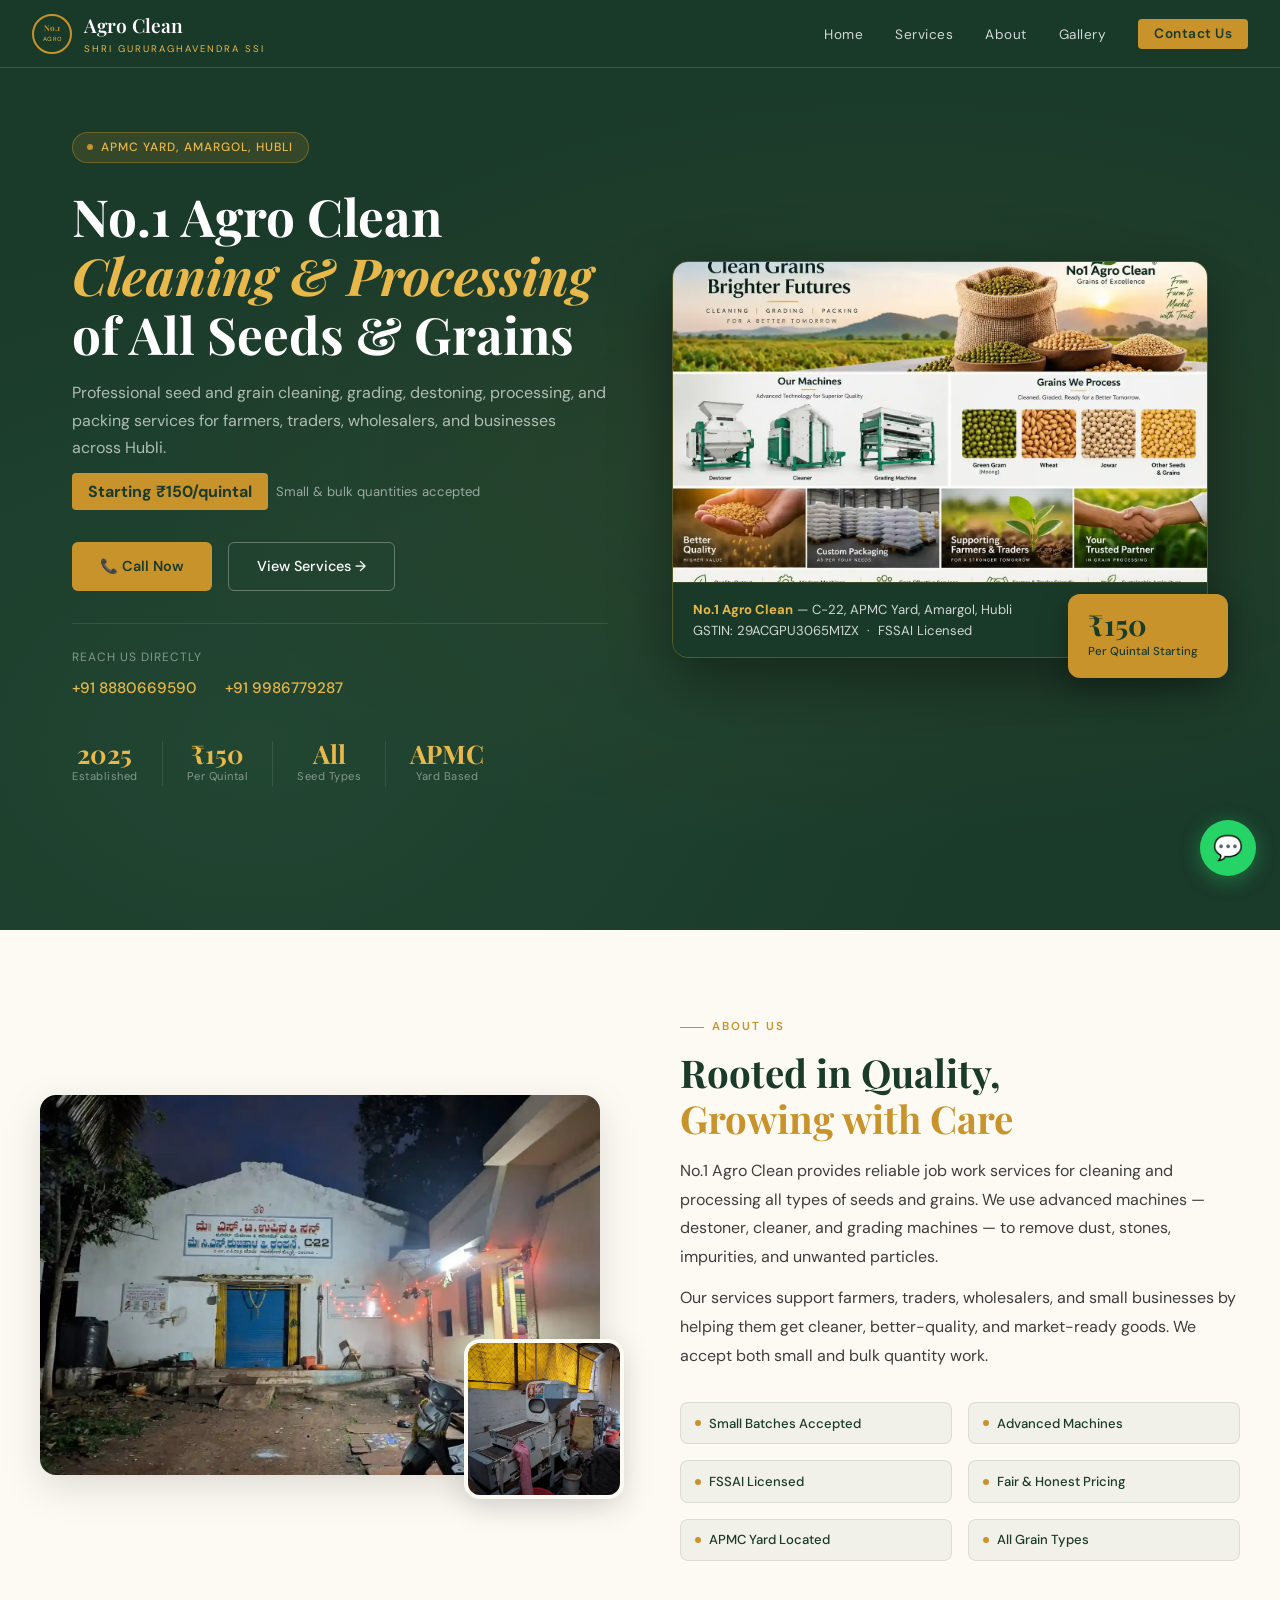
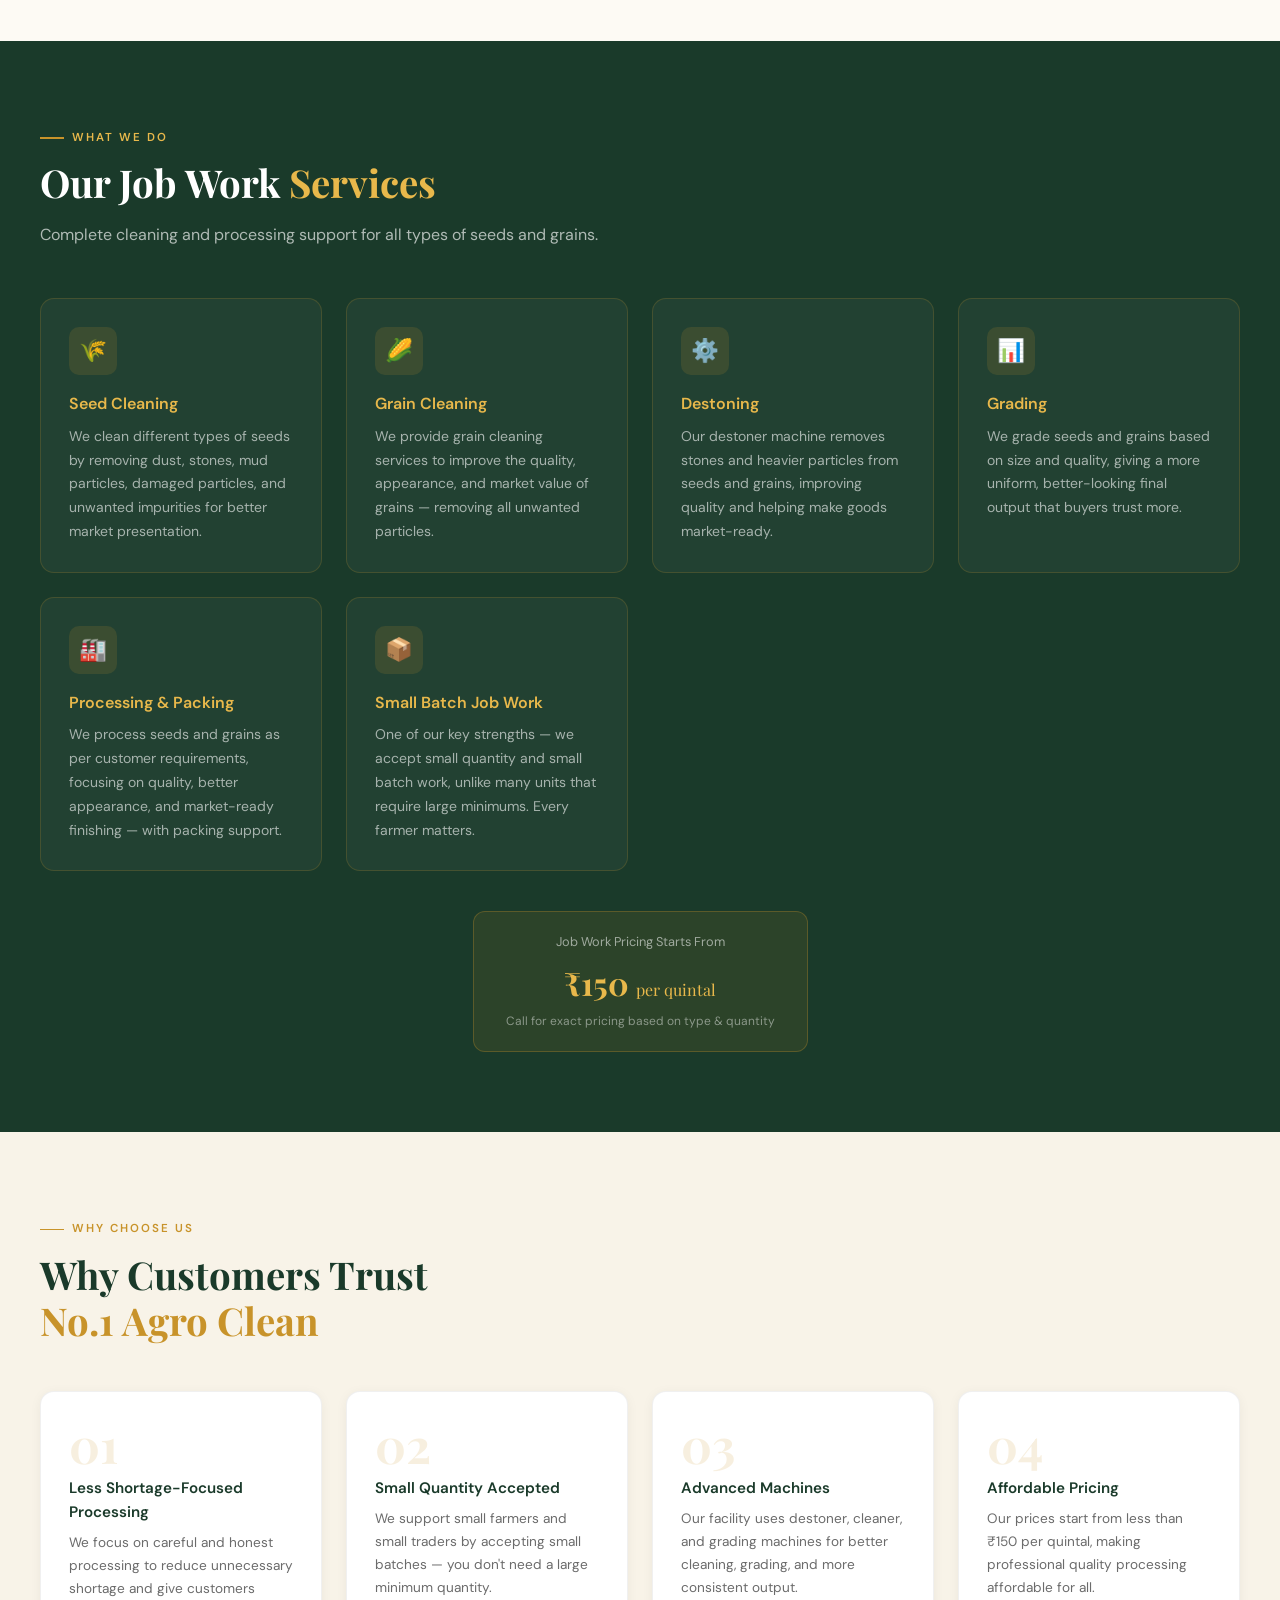
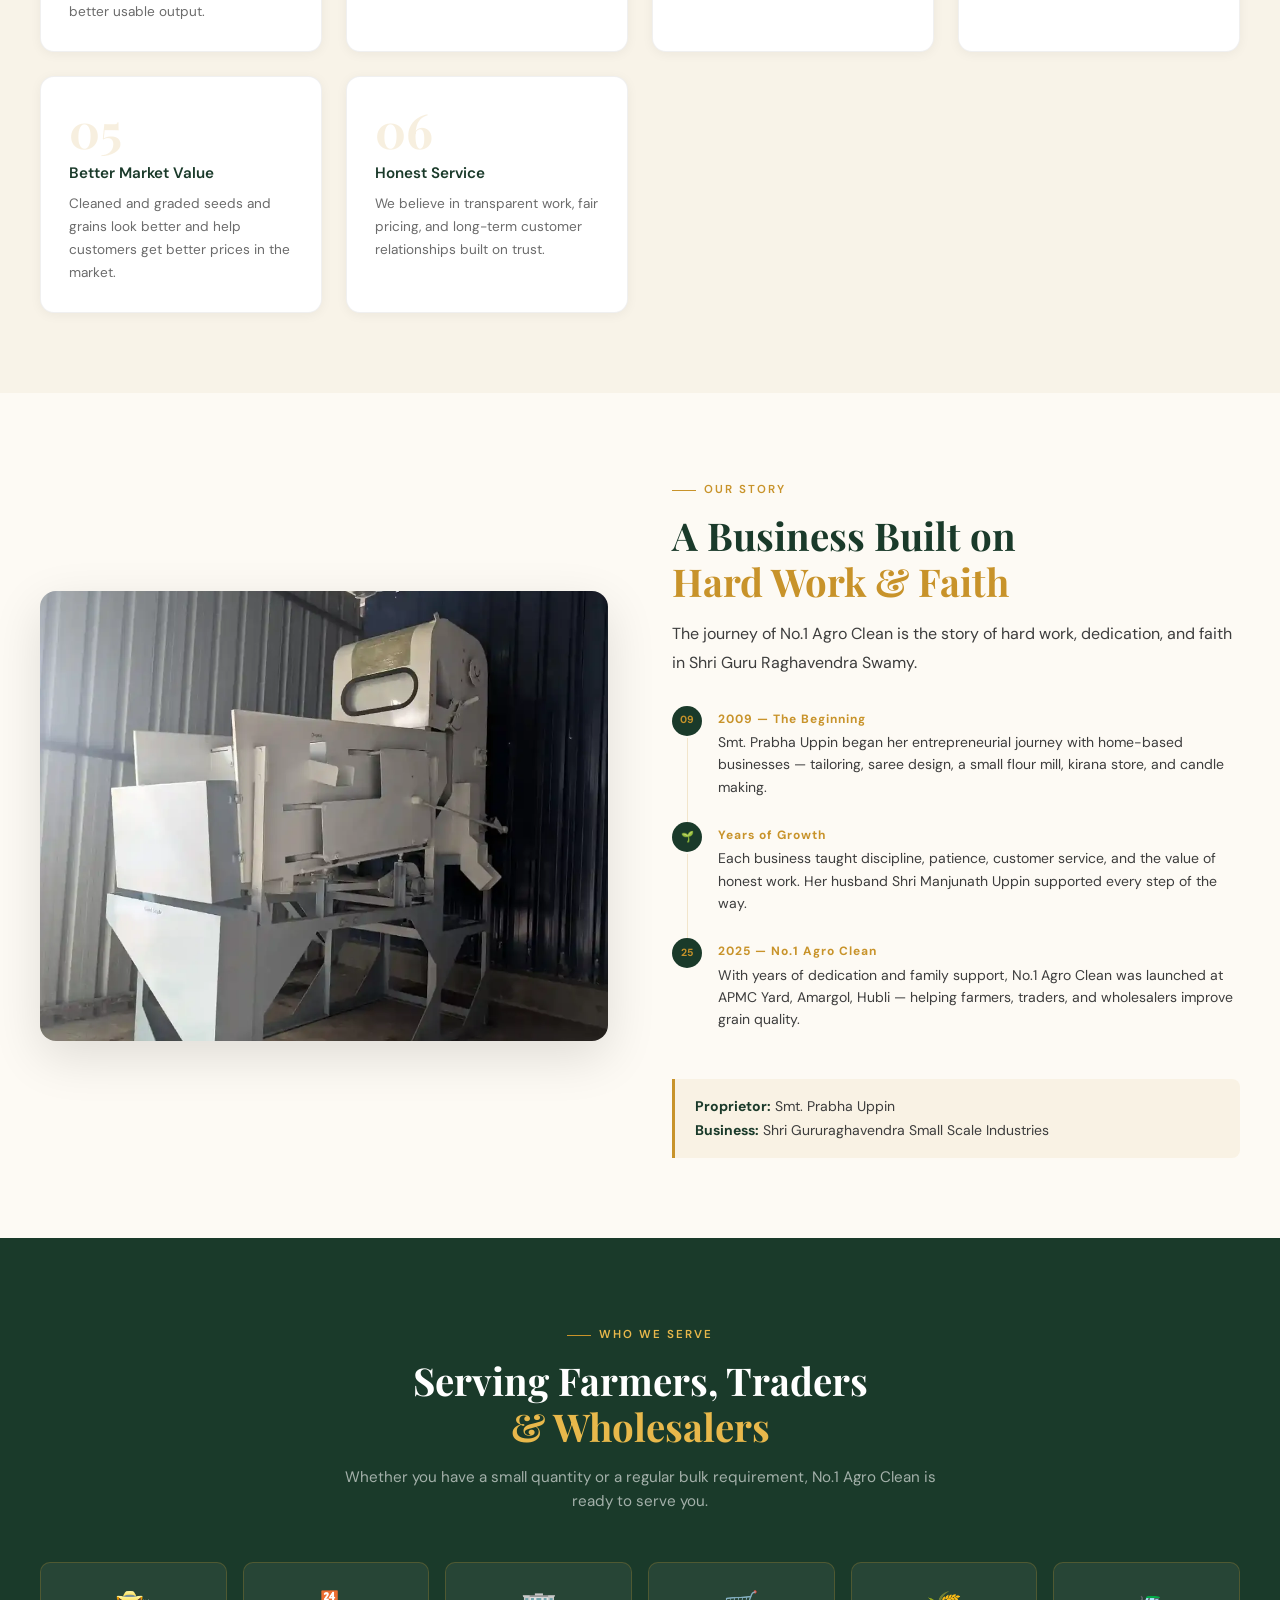
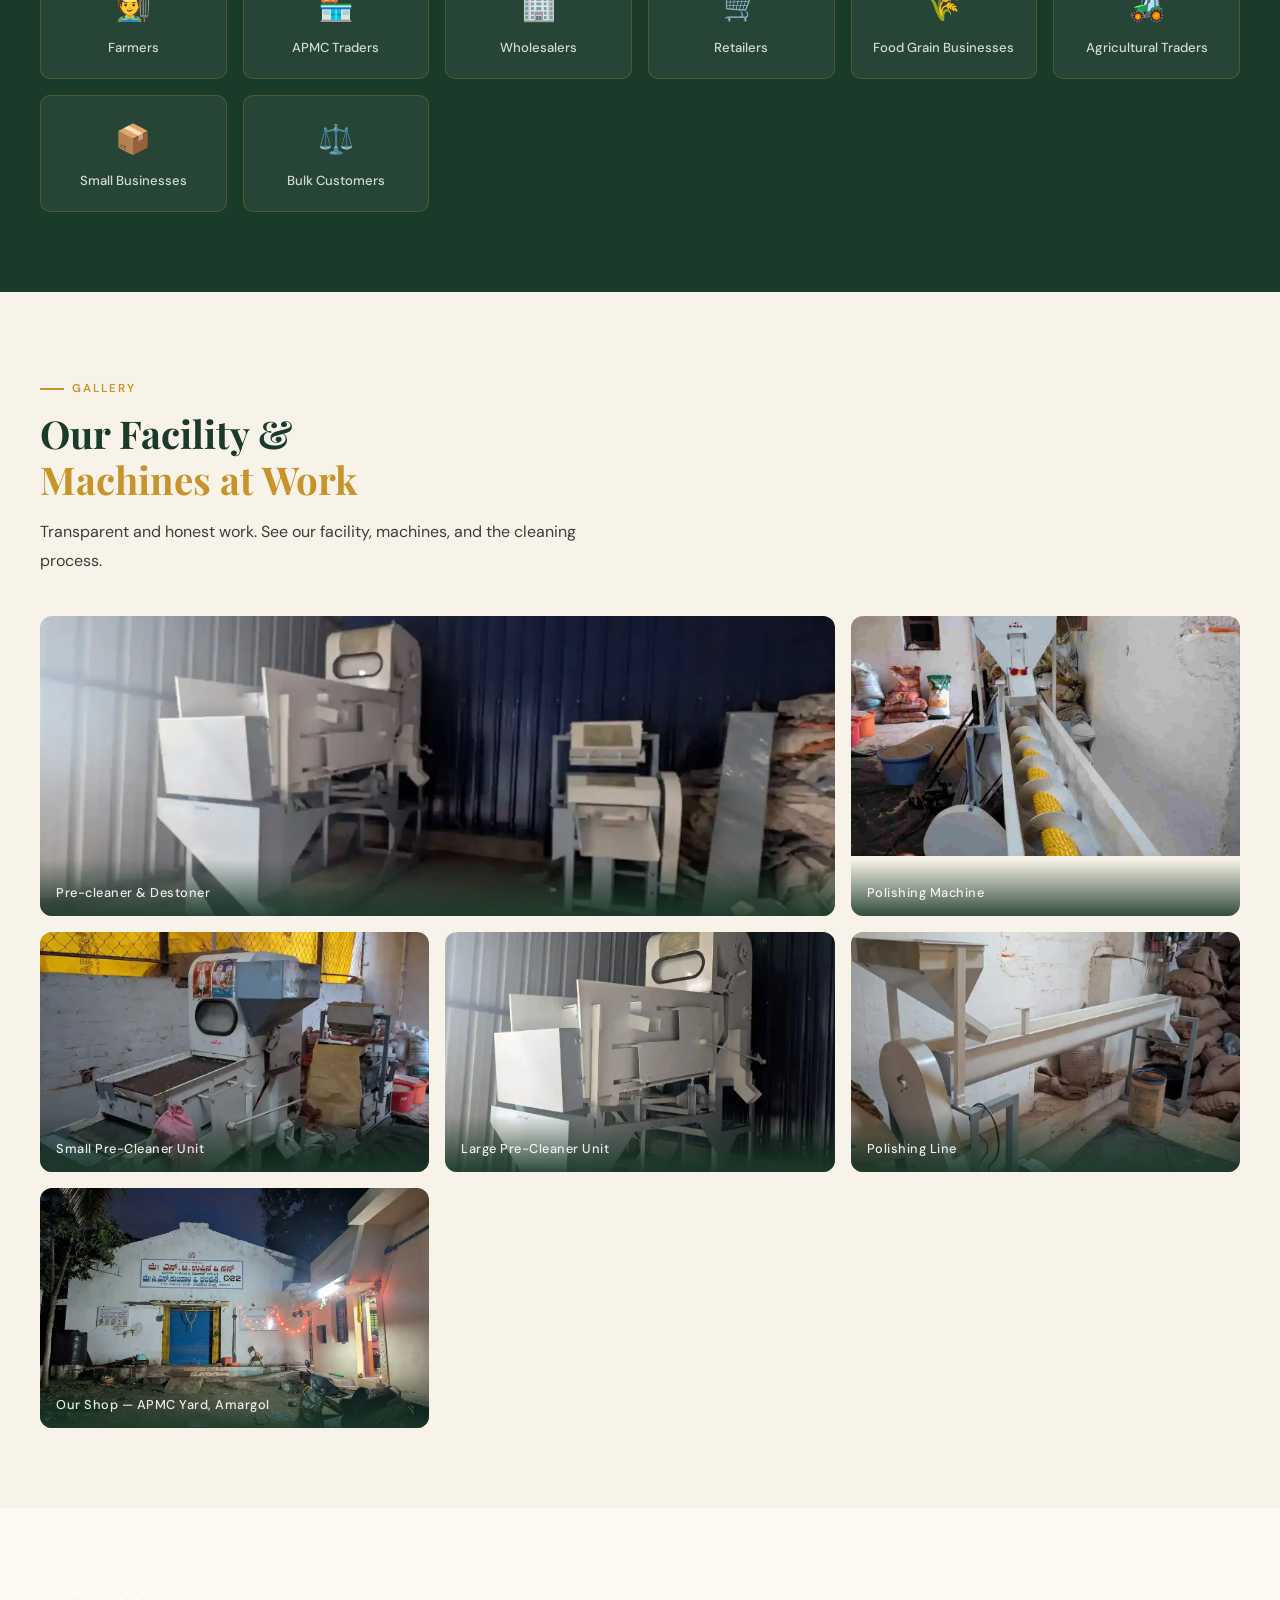
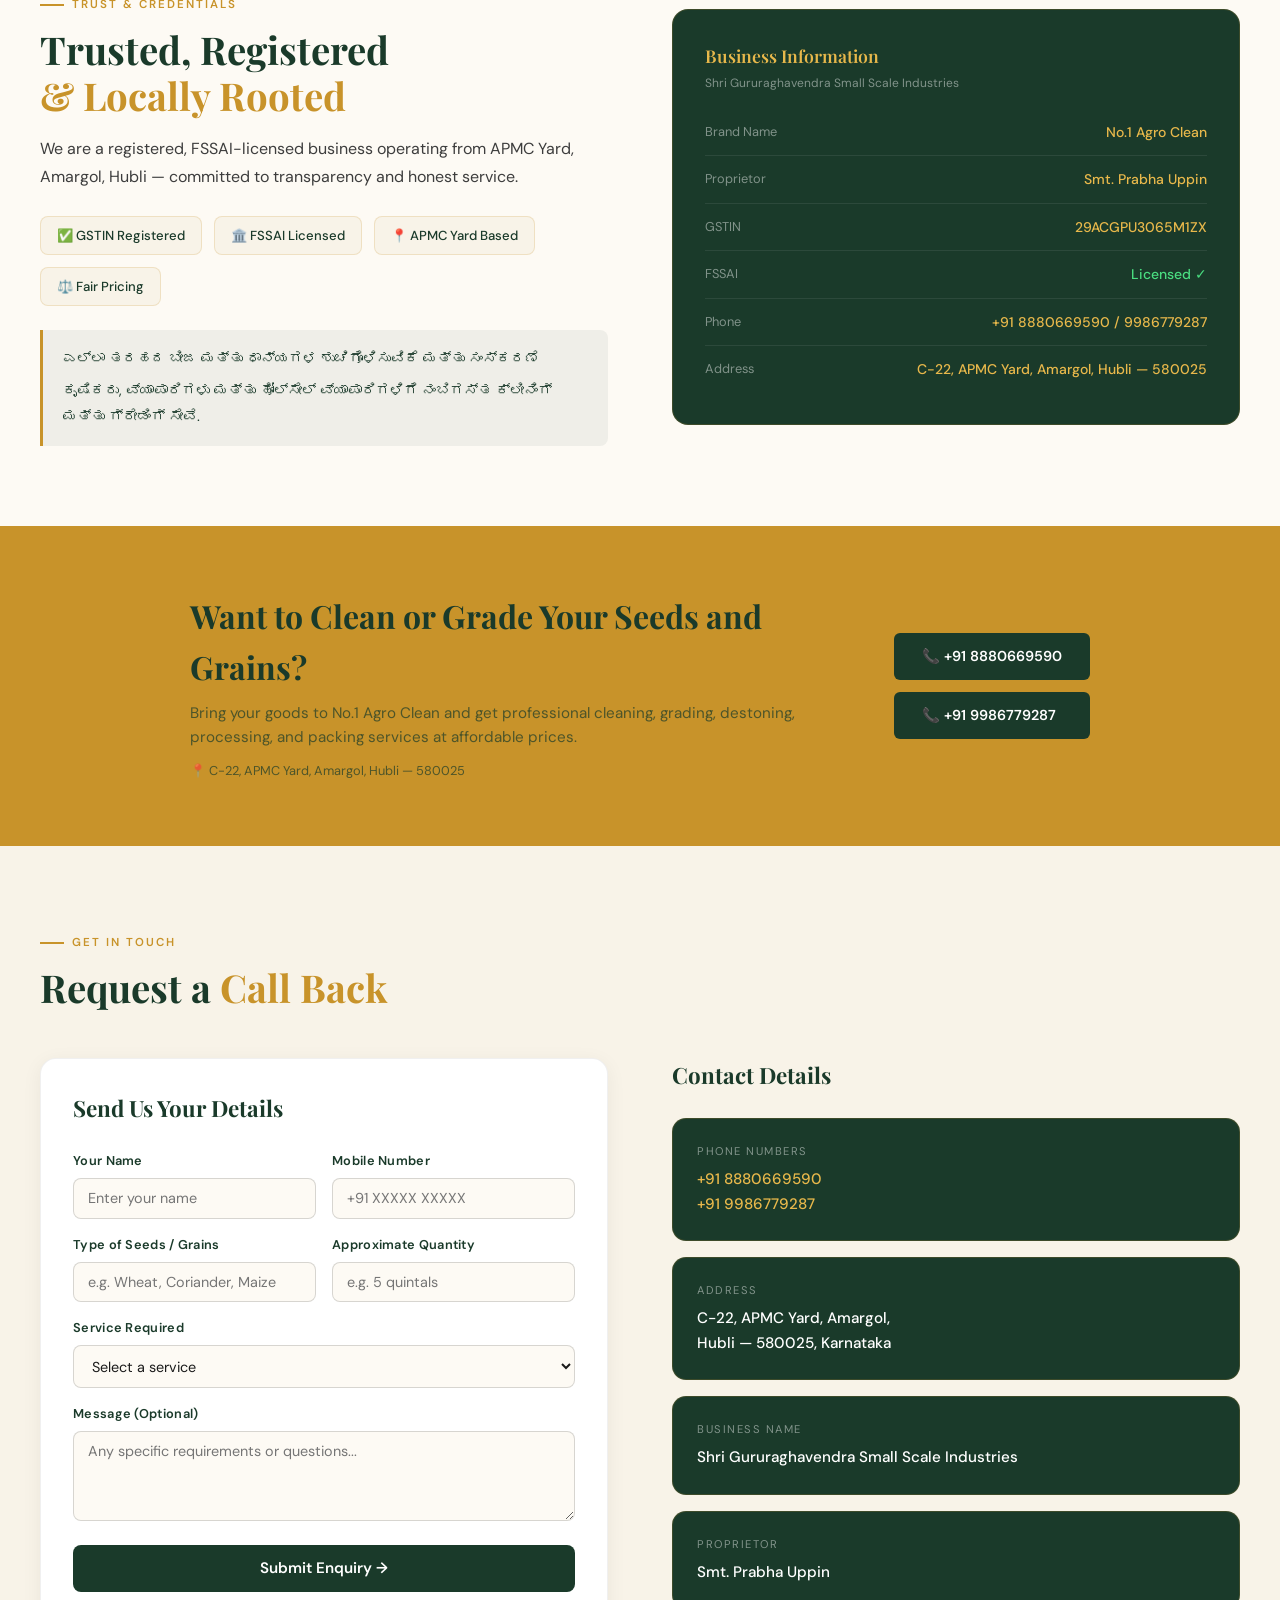
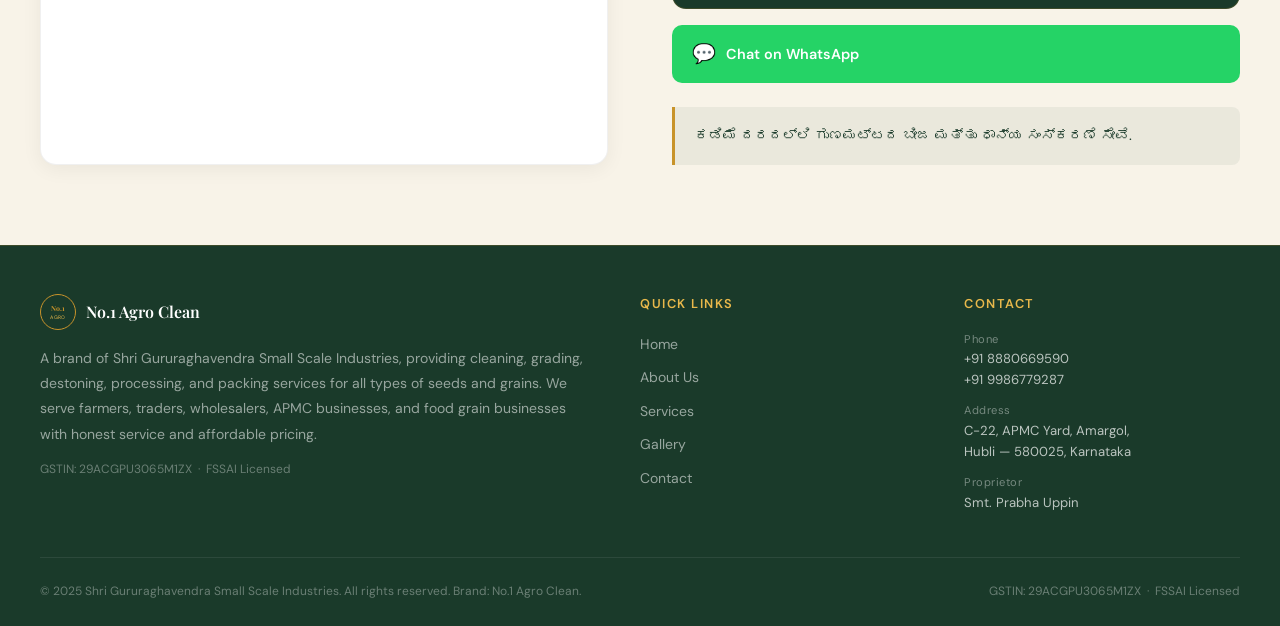
==== commit fa4b333c: "Rename index (1).html to index.html" ====
--- a/index.html
+++ b/index.html
@@ -543,24 +543,26 @@
     <div class="contact-grid">
       <div class="contact-form fade-in">
         <h3 class="form-title">Send Us Your Details</h3>
-        <form onsubmit="handleForm(event)">
+        <form name="enquiry" method="POST" data-netlify="true" netlify-honeypot="bot-field" onsubmit="return handleForm(event)">
+          <input type="hidden" name="form-name" value="enquiry">
+          <p style="position:absolute; left:-9999px;"><label>Leave this field blank: <input name="bot-field"></label></p>
           <div class="form-row">
-            <div class="form-group"><label>Your Name</label><input type="text" placeholder="Enter your name" required></div>
-            <div class="form-group"><label>Mobile Number</label><input type="tel" placeholder="+91 XXXXX XXXXX" required></div>
+            <div class="form-group"><label>Your Name</label><input type="text" name="name" placeholder="Enter your name" required></div>
+            <div class="form-group"><label>Mobile Number</label><input type="tel" name="phone" placeholder="+91 XXXXX XXXXX" required></div>
           </div>
           <div class="form-row">
-            <div class="form-group"><label>Type of Seeds / Grains</label><input type="text" placeholder="e.g. Wheat, Coriander, Maize"></div>
-            <div class="form-group"><label>Approximate Quantity</label><input type="text" placeholder="e.g. 5 quintals"></div>
+            <div class="form-group"><label>Type of Seeds / Grains</label><input type="text" name="grain_type" placeholder="e.g. Wheat, Coriander, Maize"></div>
+            <div class="form-group"><label>Approximate Quantity</label><input type="text" name="quantity" placeholder="e.g. 5 quintals"></div>
           </div>
           <div class="form-group">
             <label>Service Required</label>
-            <select>
+            <select name="service">
               <option value="">Select a service</option>
               <option>Seed Cleaning</option><option>Grain Cleaning</option><option>Destoning</option>
               <option>Grading</option><option>Processing & Packing</option><option>Multiple Services</option>
             </select>
           </div>
-          <div class="form-group"><label>Message (Optional)</label><textarea placeholder="Any specific requirements or questions..."></textarea></div>
+          <div class="form-group"><label>Message (Optional)</label><textarea name="message" placeholder="Any specific requirements or questions..."></textarea></div>
           <button type="submit" class="form-submit">Submit Enquiry →</button>
         </form>
         <div id="form-success" style="display:none; margin-top:1rem; padding:0.75rem 1rem; background:#f0fdf4; border:1px solid #86efac; border-radius:8px; color:#166534; font-size:0.875rem;">
@@ -613,8 +615,19 @@
   function closeMenu() { document.getElementById('mobileMenu').classList.remove('open'); }
   function handleForm(e) {
     e.preventDefault();
-    document.getElementById('form-success').style.display = 'block';
-    e.target.reset();
+    const form = e.target;
+    const data = new FormData(form);
+    fetch("/", {
+      method: "POST",
+      headers: { "Content-Type": "application/x-www-form-urlencoded" },
+      body: new URLSearchParams(data).toString()
+    }).then(() => {
+      document.getElementById('form-success').style.display = 'block';
+      form.reset();
+    }).catch(() => {
+      alert("Something went wrong sending your enquiry. Please call us directly at +91 8880669590.");
+    });
+    return false;
   }
   const observer = new IntersectionObserver((entries) => {
     entries.forEach(el => { if (el.isIntersecting) { el.target.classList.add('visible'); } });
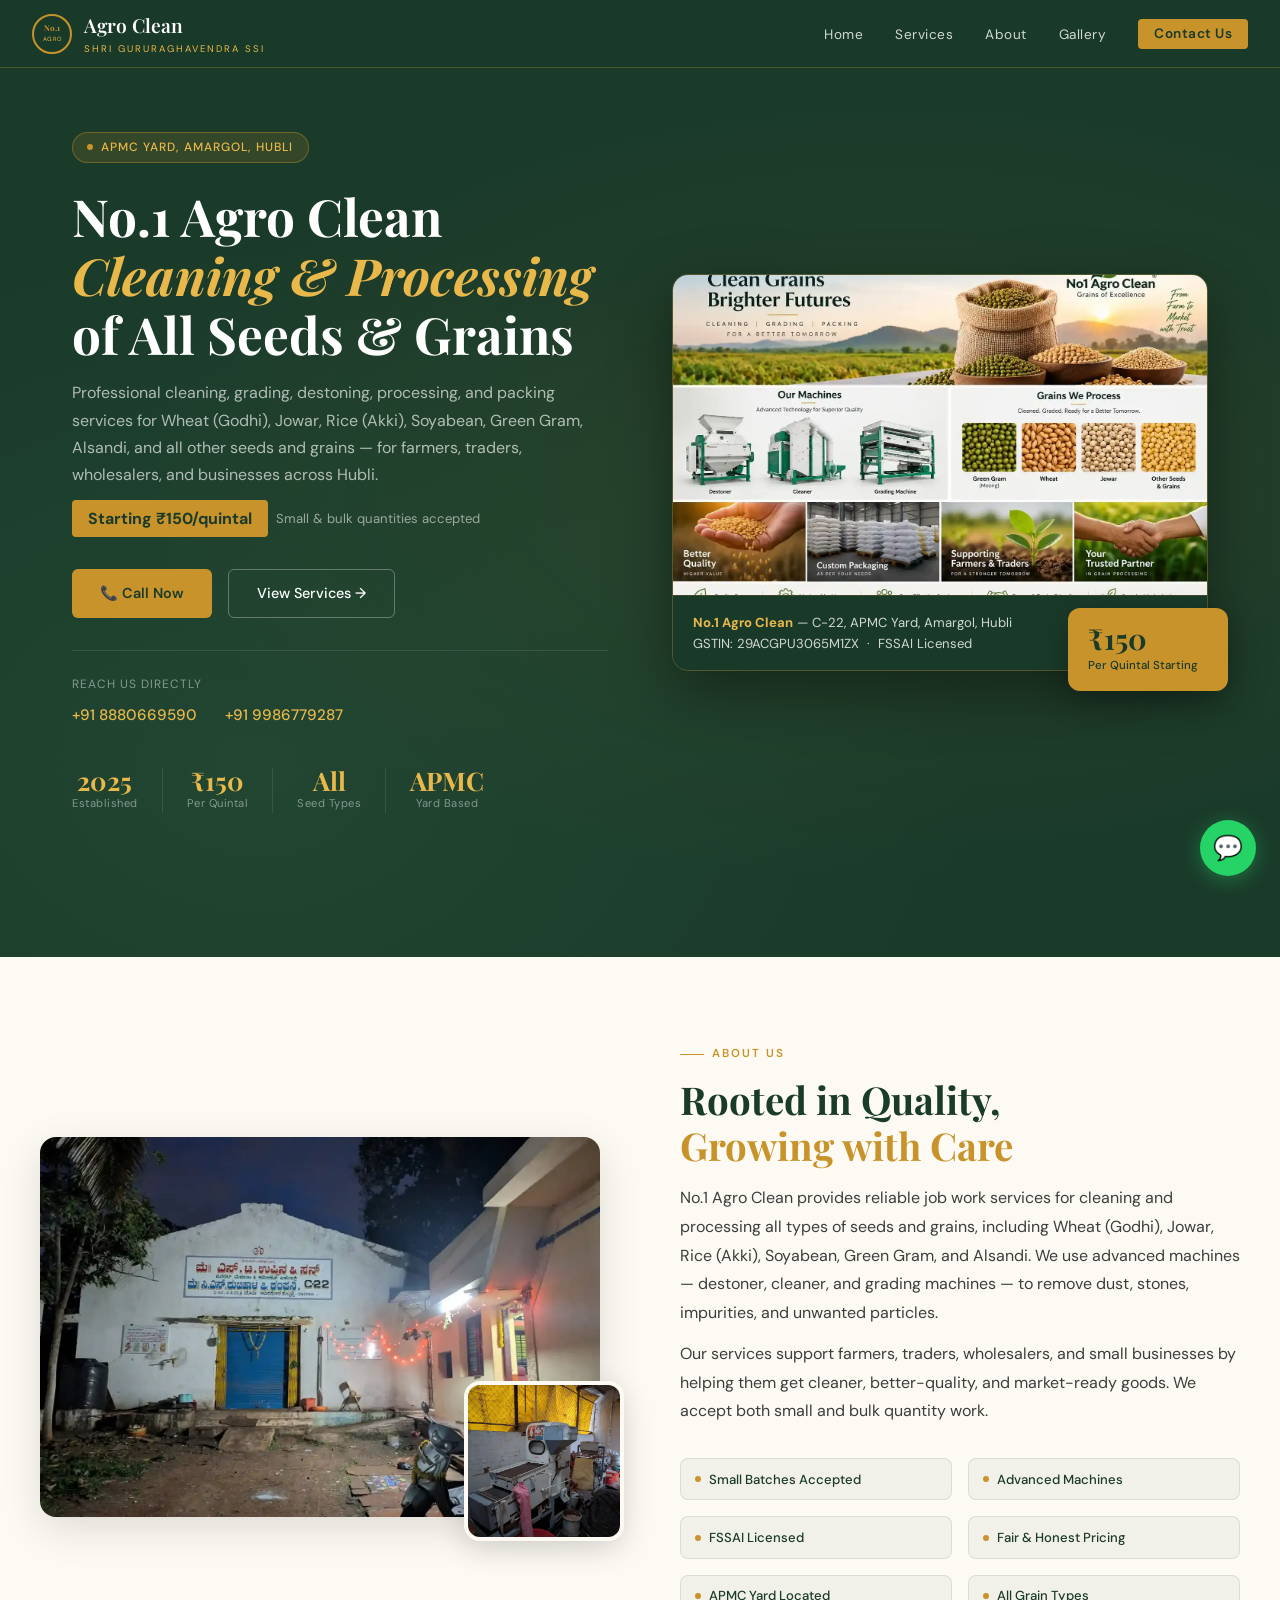
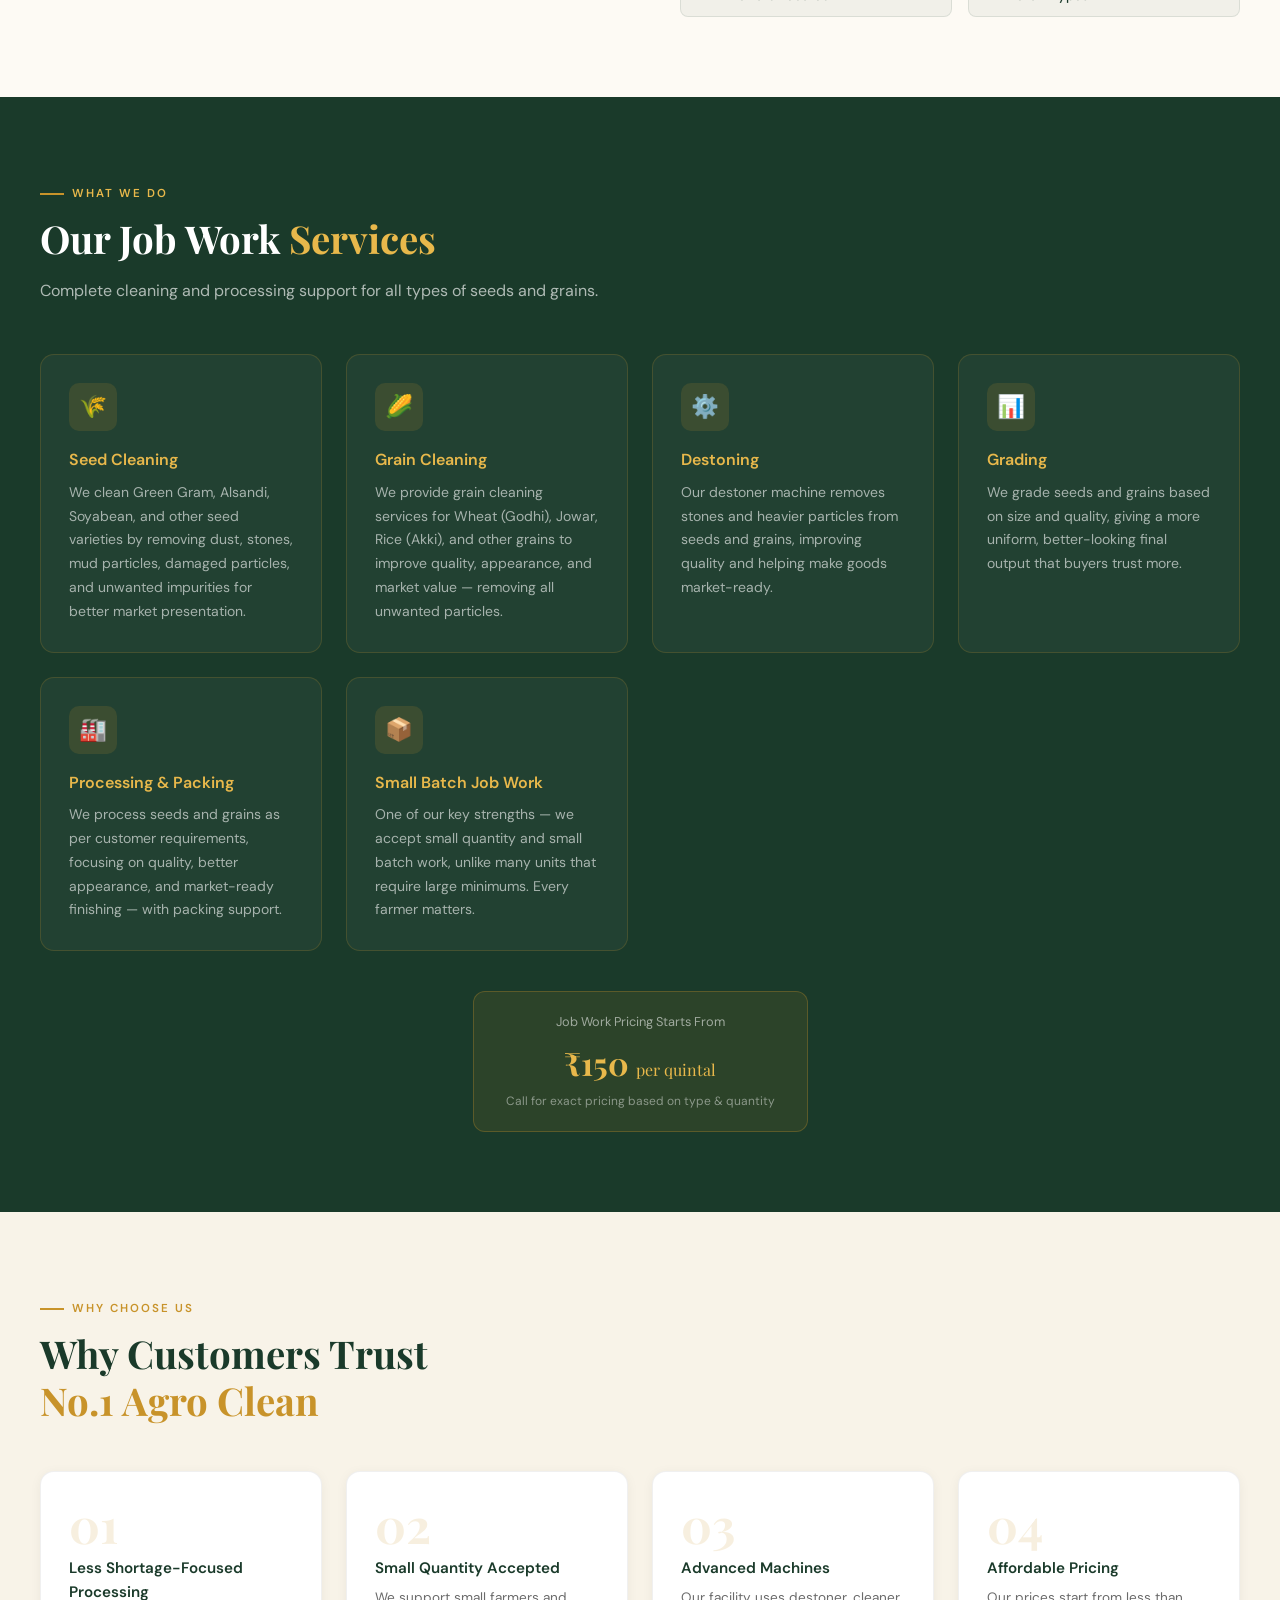
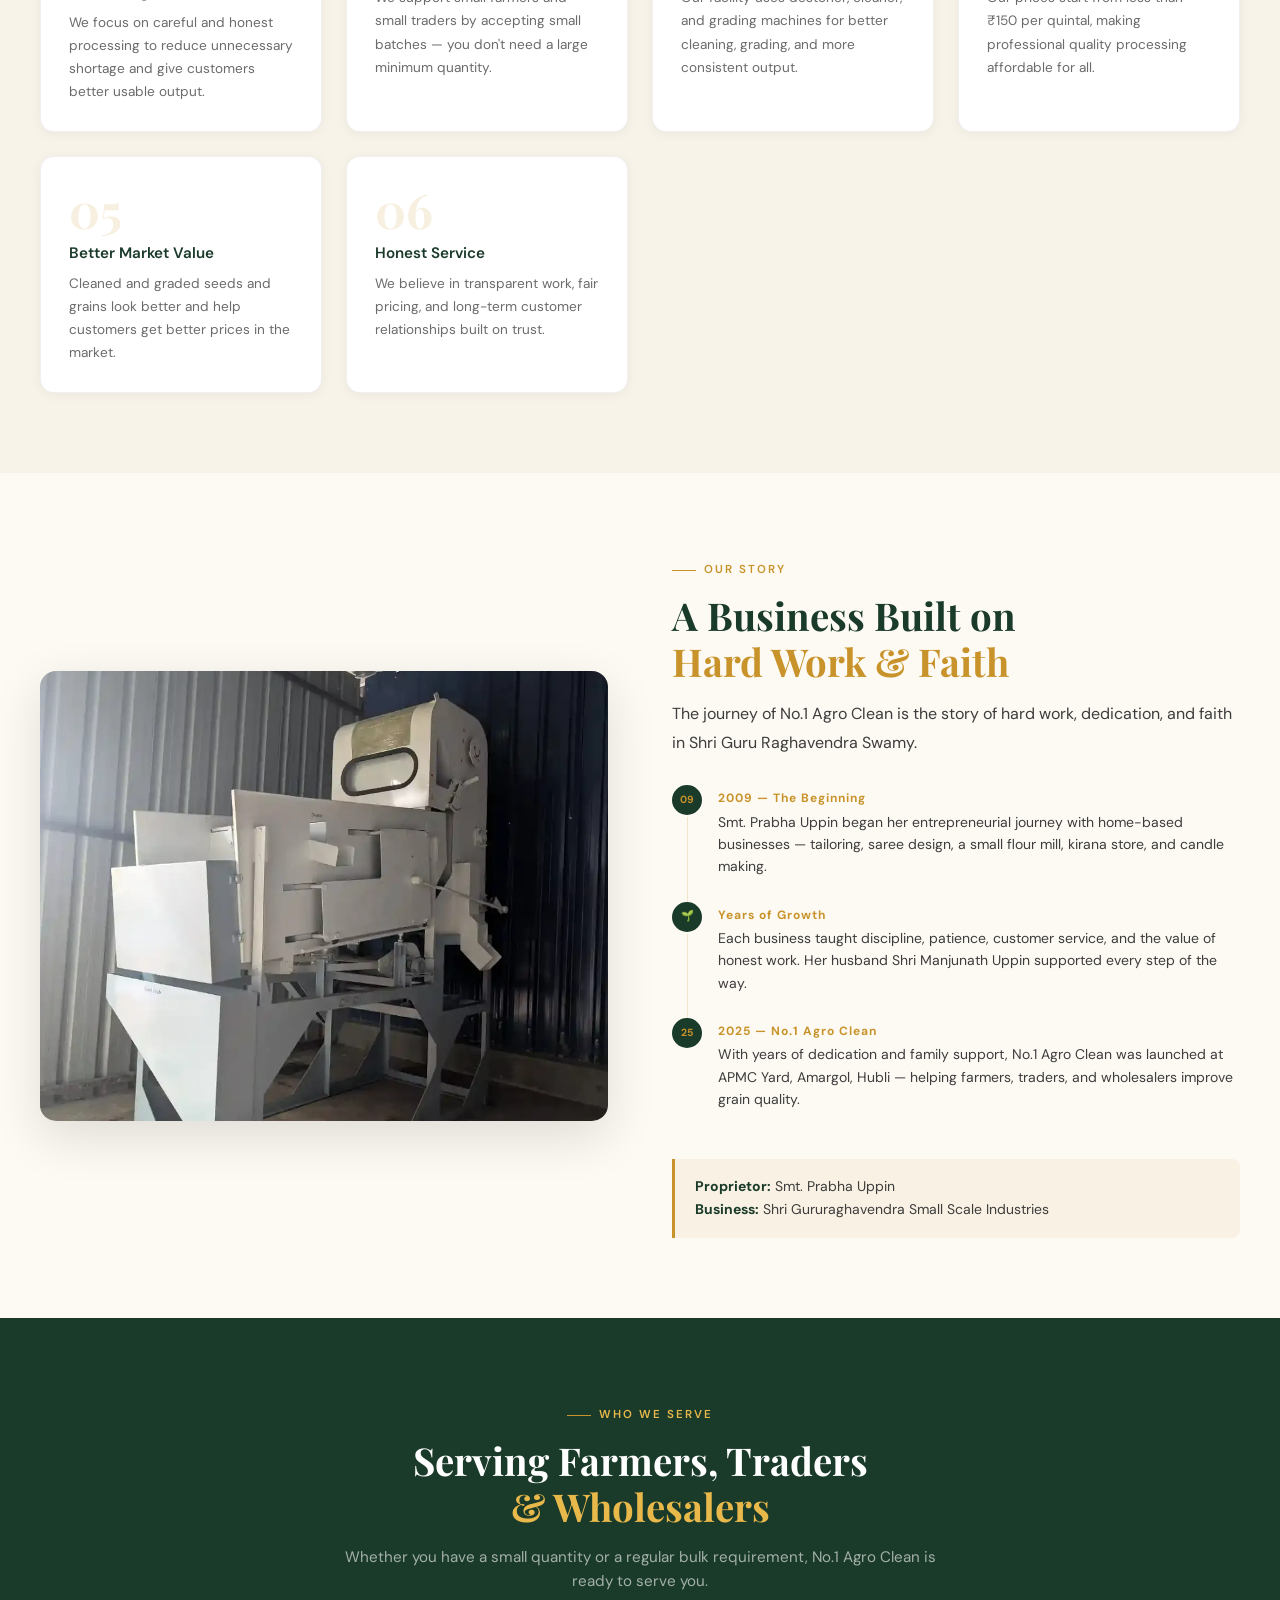
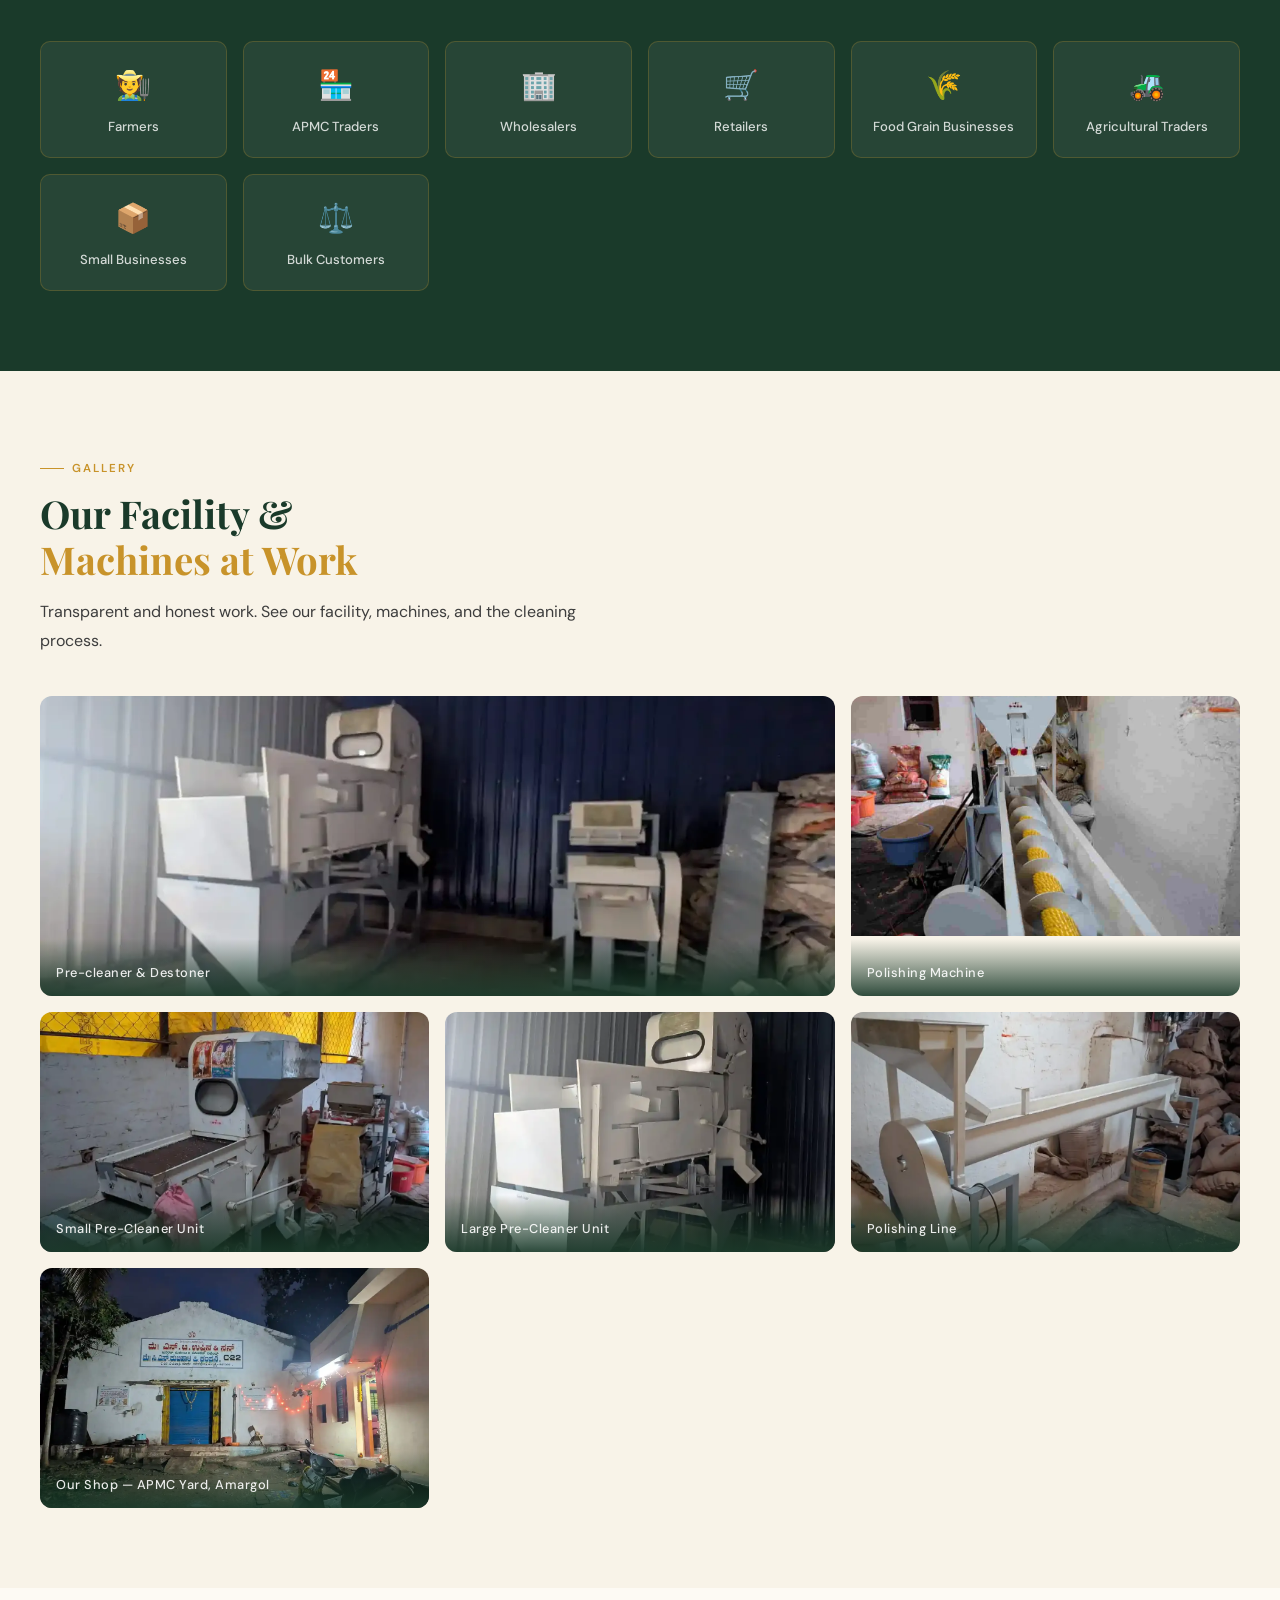
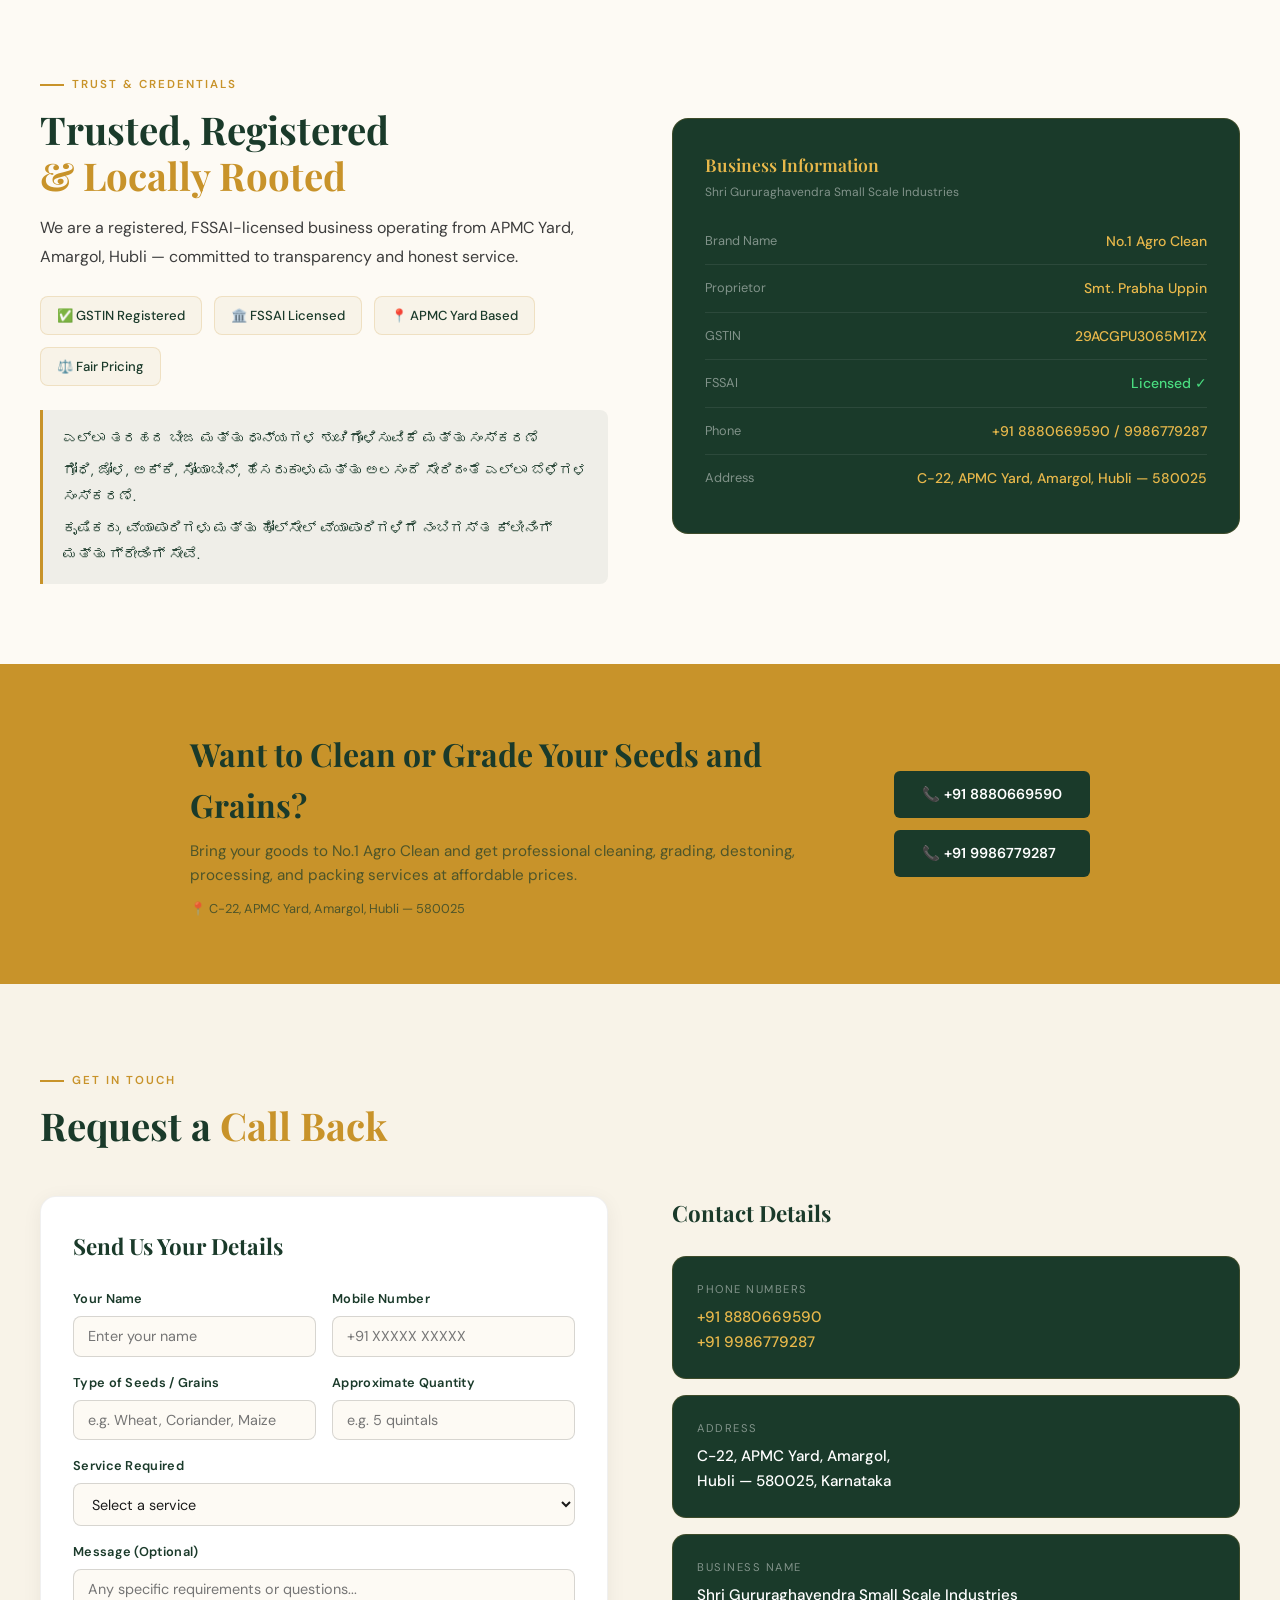
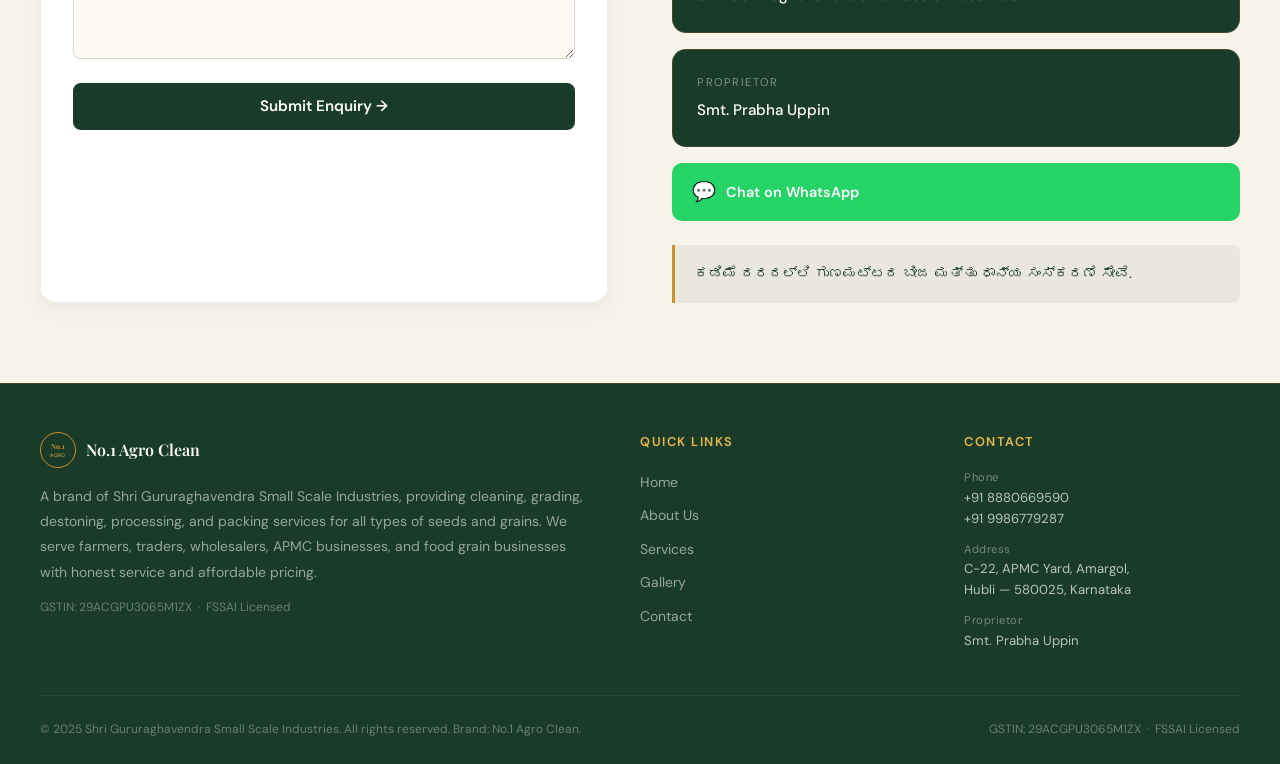
==== commit 9b84cac8: "Rename index (2).html to index.html" ====
--- a/index.html
+++ b/index.html
@@ -4,7 +4,7 @@
 <meta charset="UTF-8">
 <meta name="viewport" content="width=device-width, initial-scale=1.0">
 <title>No.1 Agro Clean | Seeds & Grains Cleaning in Hubli</title>
-<meta name="description" content="No.1 Agro Clean provides cleaning, grading, destoning, processing, and packing services for all types of seeds and grains in Hubli. Affordable job work for farmers, traders, and wholesalers.">
+<meta name="description" content="No.1 Agro Clean provides cleaning, grading, destoning, processing, and packing services for Wheat, Jowar, Rice, Soyabean, Green Gram, Alsandi and all types of seeds and grains in Hubli. Affordable job work for farmers, traders, and wholesalers.">
 <link rel="preconnect" href="https://fonts.googleapis.com">
 <link rel="preconnect" href="https://fonts.gstatic.com" crossorigin>
 <link href="https://fonts.googleapis.com/css2?family=Playfair+Display:wght@400;600;700&family=DM+Sans:wght@300;400;500;600&display=swap" rel="stylesheet">
@@ -306,7 +306,7 @@
     <div class="hero-left">
       <div class="hero-badge"><div class="hero-badge-dot"></div><span>APMC Yard, Amargol, Hubli</span></div>
       <h1 class="hero-title">No.1 Agro Clean<br><em>Cleaning & Processing</em><br>of All Seeds & Grains</h1>
-      <p class="hero-subtitle">Professional seed and grain cleaning, grading, destoning, processing, and packing services for farmers, traders, wholesalers, and businesses across Hubli.</p>
+      <p class="hero-subtitle">Professional cleaning, grading, destoning, processing, and packing services for Wheat (Godhi), Jowar, Rice (Akki), Soyabean, Green Gram, Alsandi, and all other seeds and grains — for farmers, traders, wholesalers, and businesses across Hubli.</p>
       <div class="hero-price">
         <div class="hero-price-tag">Starting ₹150/quintal</div>
         <span class="hero-price-sub">Small & bulk quantities accepted</span>
@@ -357,7 +357,7 @@
       <div class="fade-in">
         <div class="section-label">About Us</div>
         <h2 class="section-title">Rooted in Quality,<br><span>Growing with Care</span></h2>
-        <p class="section-body">No.1 Agro Clean provides reliable job work services for cleaning and processing all types of seeds and grains. We use advanced machines — destoner, cleaner, and grading machines — to remove dust, stones, impurities, and unwanted particles.</p>
+        <p class="section-body">No.1 Agro Clean provides reliable job work services for cleaning and processing all types of seeds and grains, including Wheat (Godhi), Jowar, Rice (Akki), Soyabean, Green Gram, and Alsandi. We use advanced machines — destoner, cleaner, and grading machines — to remove dust, stones, impurities, and unwanted particles.</p>
         <p class="section-body" style="margin-top:0.75rem;">Our services support farmers, traders, wholesalers, and small businesses by helping them get cleaner, better-quality, and market-ready goods. We accept both small and bulk quantity work.</p>
         <div class="welcome-features">
           <div class="feature-chip"><div class="feature-chip-dot"></div>Small Batches Accepted</div>
@@ -380,8 +380,8 @@
       <p class="section-body">Complete cleaning and processing support for all types of seeds and grains.</p>
     </div>
     <div class="services-grid">
-      <div class="service-card fade-in"><div class="service-icon">🌾</div><h3>Seed Cleaning</h3><p>We clean different types of seeds by removing dust, stones, mud particles, damaged particles, and unwanted impurities for better market presentation.</p></div>
-      <div class="service-card fade-in"><div class="service-icon">🌽</div><h3>Grain Cleaning</h3><p>We provide grain cleaning services to improve the quality, appearance, and market value of grains — removing all unwanted particles.</p></div>
+      <div class="service-card fade-in"><div class="service-icon">🌾</div><h3>Seed Cleaning</h3><p>We clean Green Gram, Alsandi, Soyabean, and other seed varieties by removing dust, stones, mud particles, damaged particles, and unwanted impurities for better market presentation.</p></div>
+      <div class="service-card fade-in"><div class="service-icon">🌽</div><h3>Grain Cleaning</h3><p>We provide grain cleaning services for Wheat (Godhi), Jowar, Rice (Akki), and other grains to improve quality, appearance, and market value — removing all unwanted particles.</p></div>
       <div class="service-card fade-in"><div class="service-icon">⚙️</div><h3>Destoning</h3><p>Our destoner machine removes stones and heavier particles from seeds and grains, improving quality and helping make goods market-ready.</p></div>
       <div class="service-card fade-in"><div class="service-icon">📊</div><h3>Grading</h3><p>We grade seeds and grains based on size and quality, giving a more uniform, better-looking final output that buyers trust more.</p></div>
       <div class="service-card fade-in"><div class="service-icon">🏭</div><h3>Processing & Packing</h3><p>We process seeds and grains as per customer requirements, focusing on quality, better appearance, and market-ready finishing — with packing support.</p></div>
@@ -499,6 +499,7 @@
         </div>
         <div class="kannada-block" style="margin-top:1.5rem;">
           <p>ಎಲ್ಲಾ ತರಹದ ಬೀಜ ಮತ್ತು ಧಾನ್ಯಗಳ ಶುಚಿಗೊಳಿಸುವಿಕೆ ಮತ್ತು ಸಂಸ್ಕರಣೆ</p>
+          <p style="margin-top:0.4rem;">ಗೋಧಿ, ಜೋಳ, ಅಕ್ಕಿ, ಸೋಯಾಬೀನ್, ಹೆಸರುಕಾಳು ಮತ್ತು ಅಲಸಂದೆ ಸೇರಿದಂತೆ ಎಲ್ಲಾ ಬೆಳೆಗಳ ಸಂಸ್ಕರಣೆ.</p>
           <p style="margin-top:0.4rem;">ಕೃಷಿಕರು, ವ್ಯಾಪಾರಿಗಳು ಮತ್ತು ಹೋಲ್‌ಸೇಲ್ ವ್ಯಾಪಾರಿಗಳಿಗೆ ನಂಬಿಗಸ್ತ ಕ್ಲೀನಿಂಗ್ ಮತ್ತು ಗ್ರೇಡಿಂಗ್ ಸೇವೆ.</p>
         </div>
       </div>
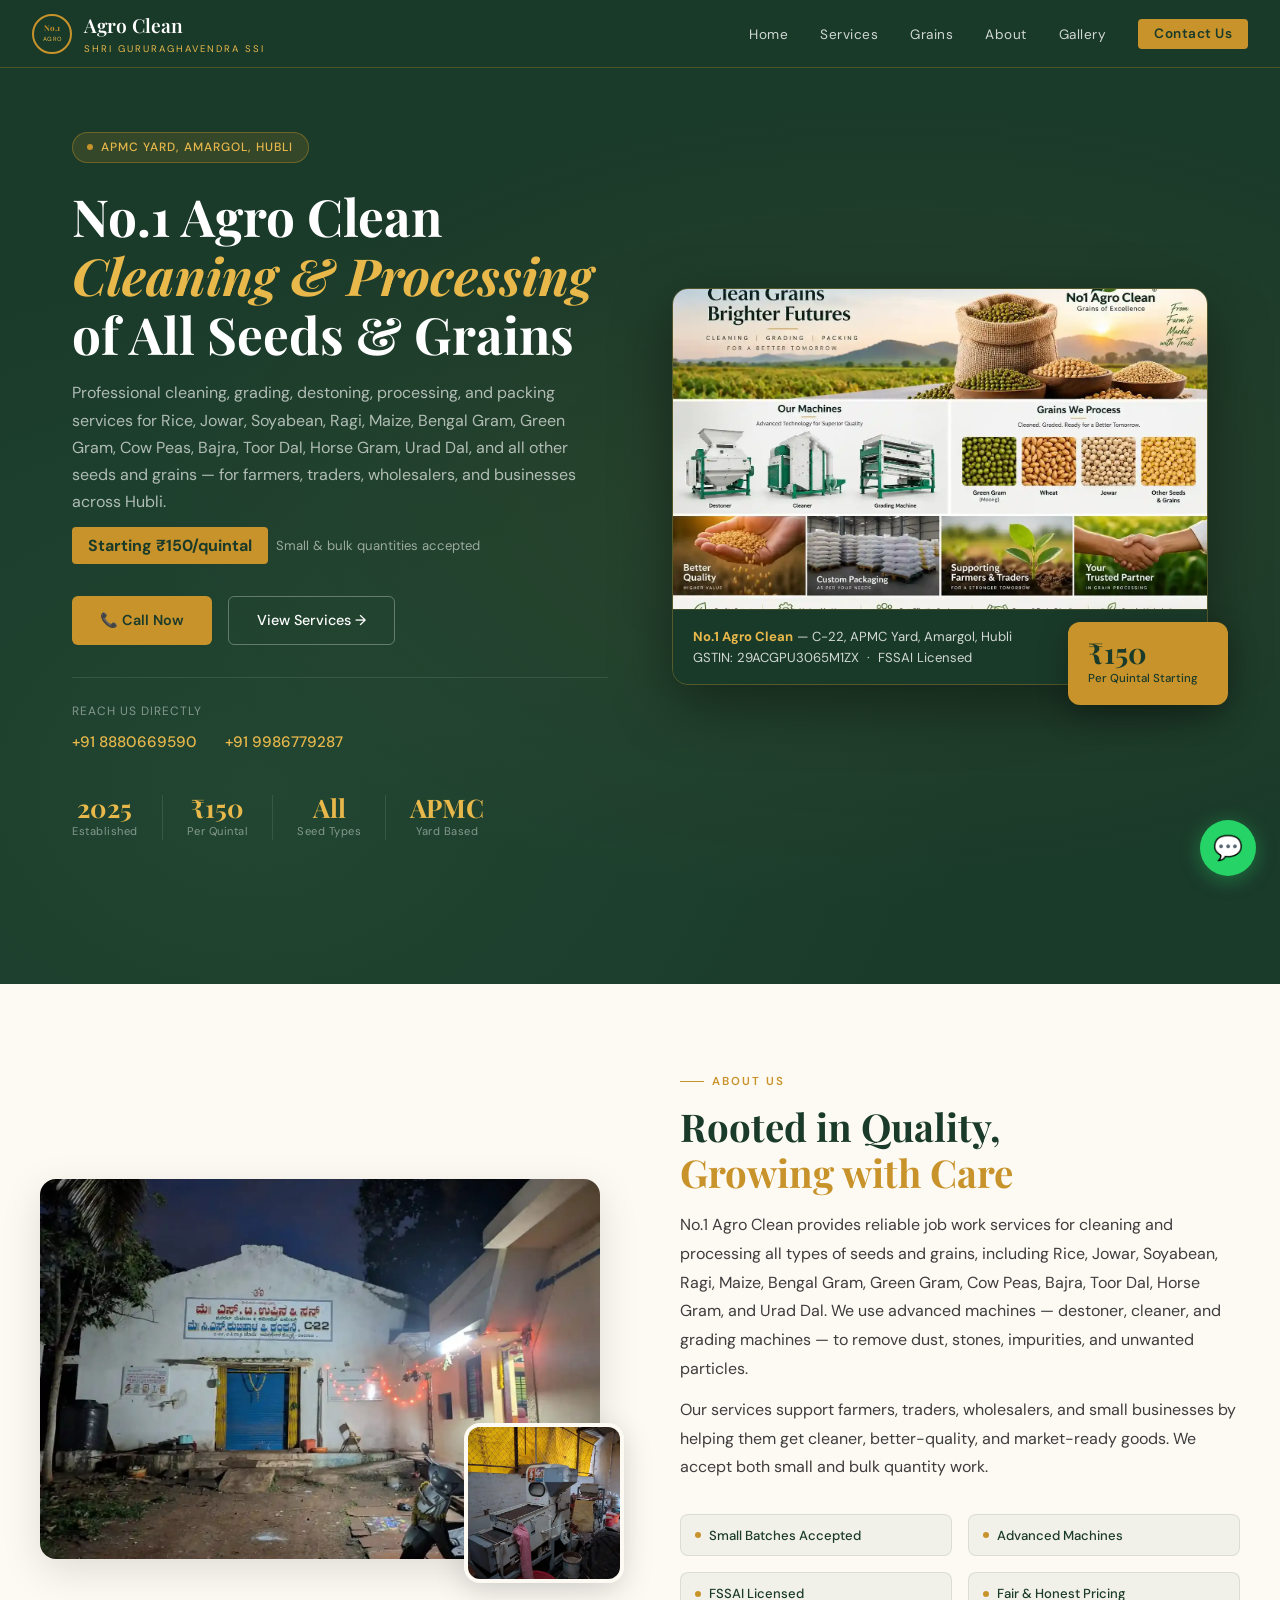
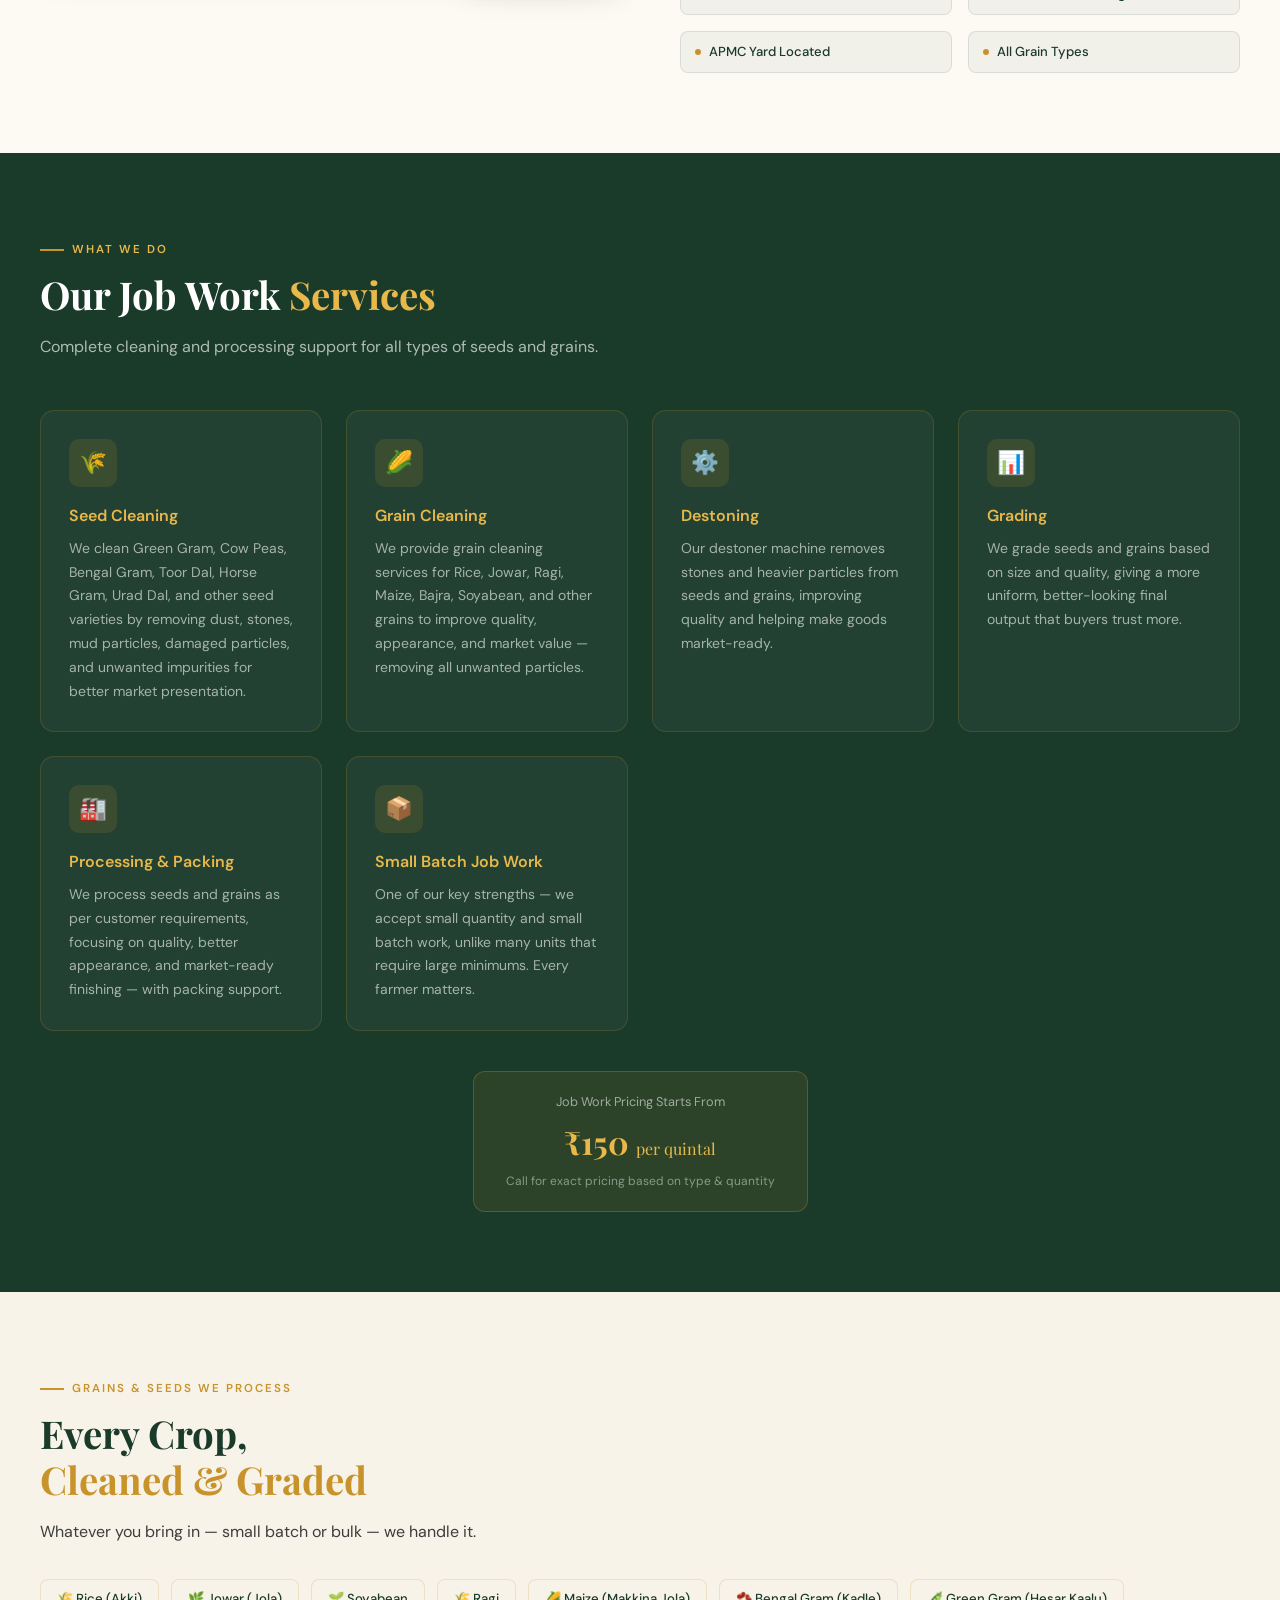
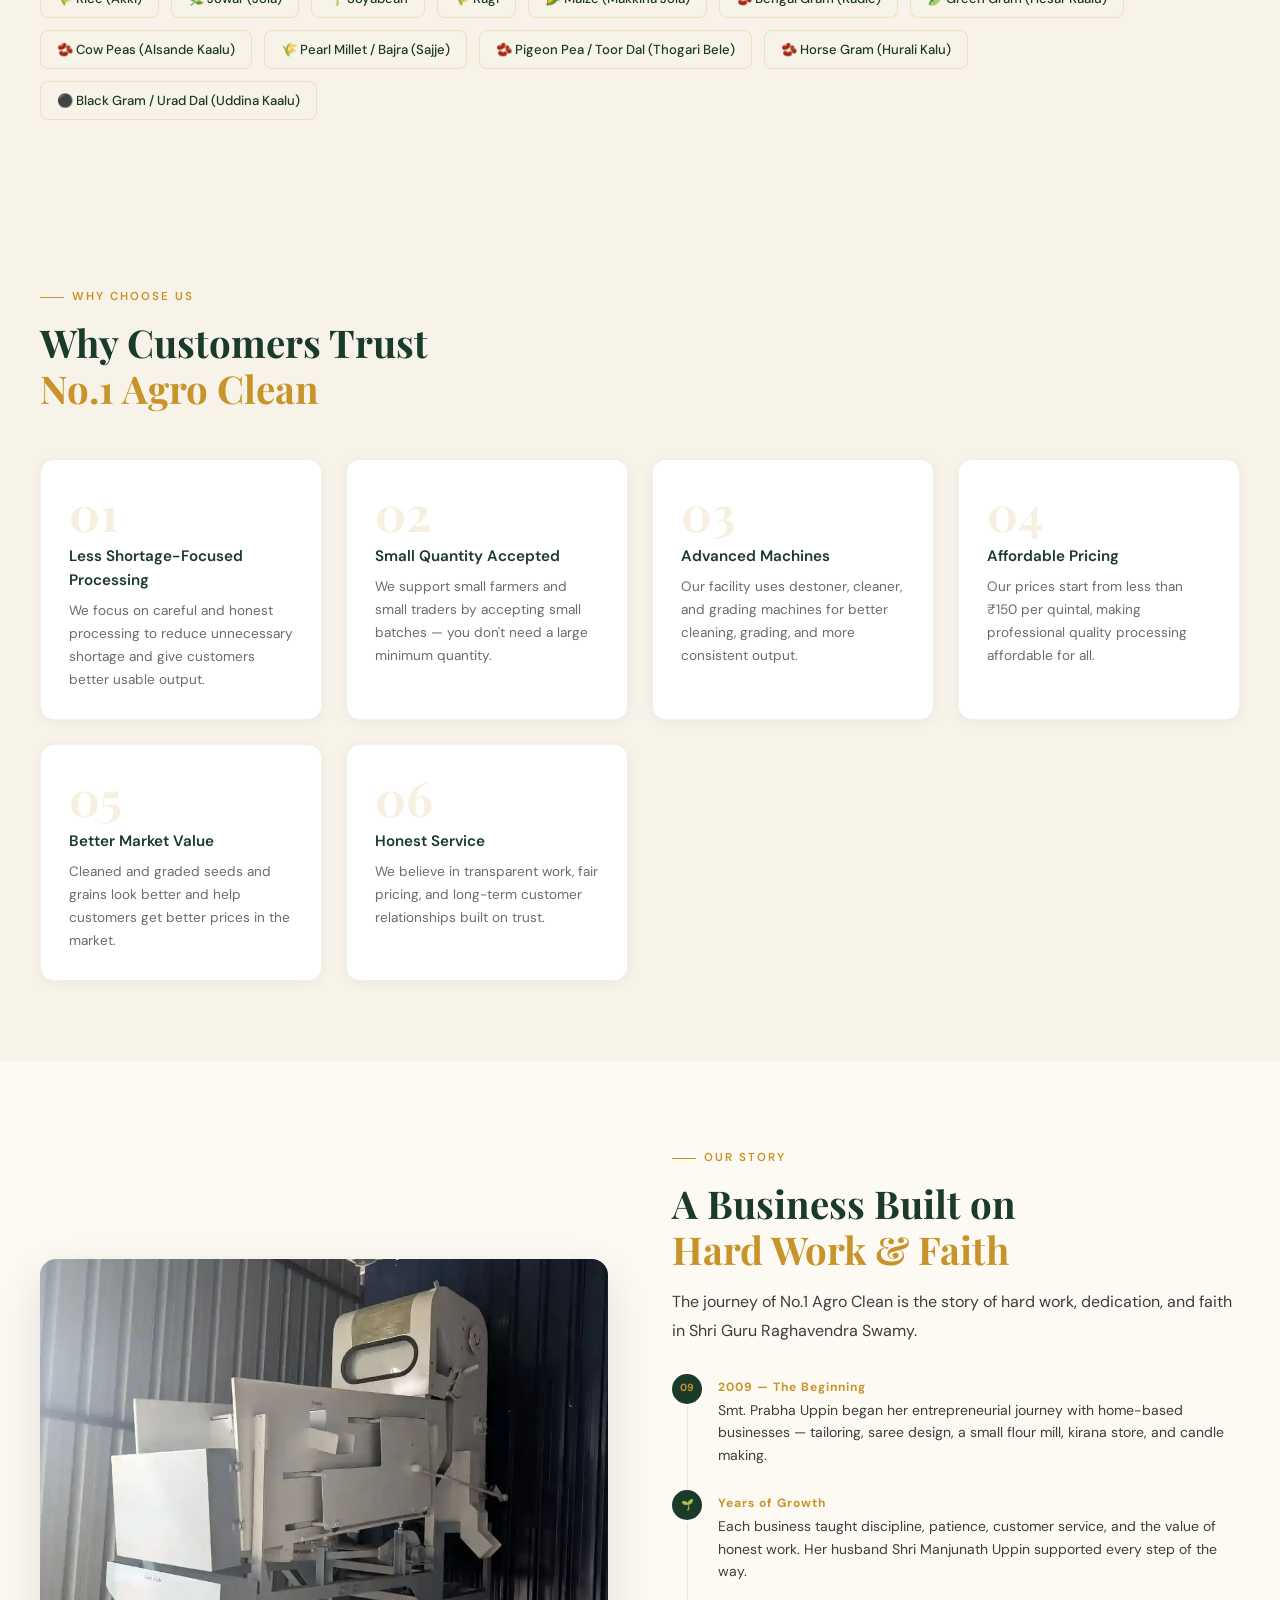
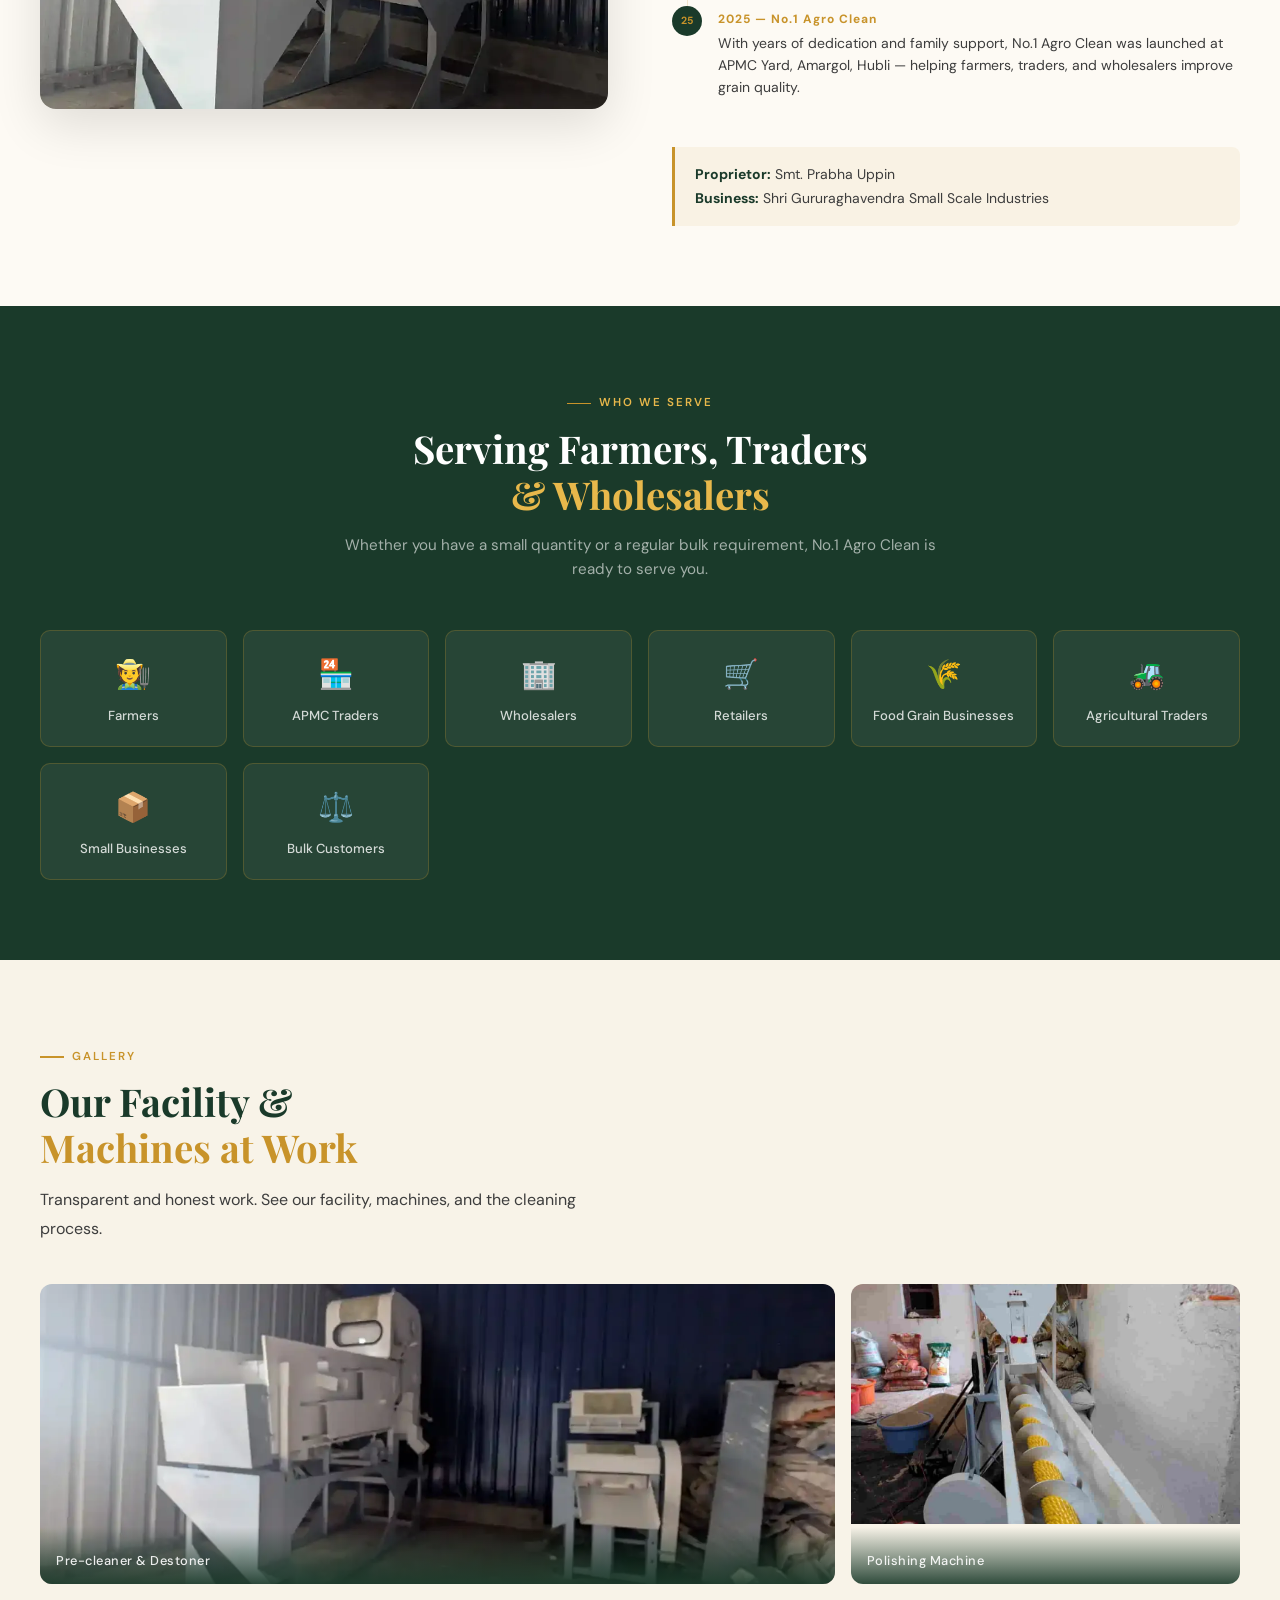
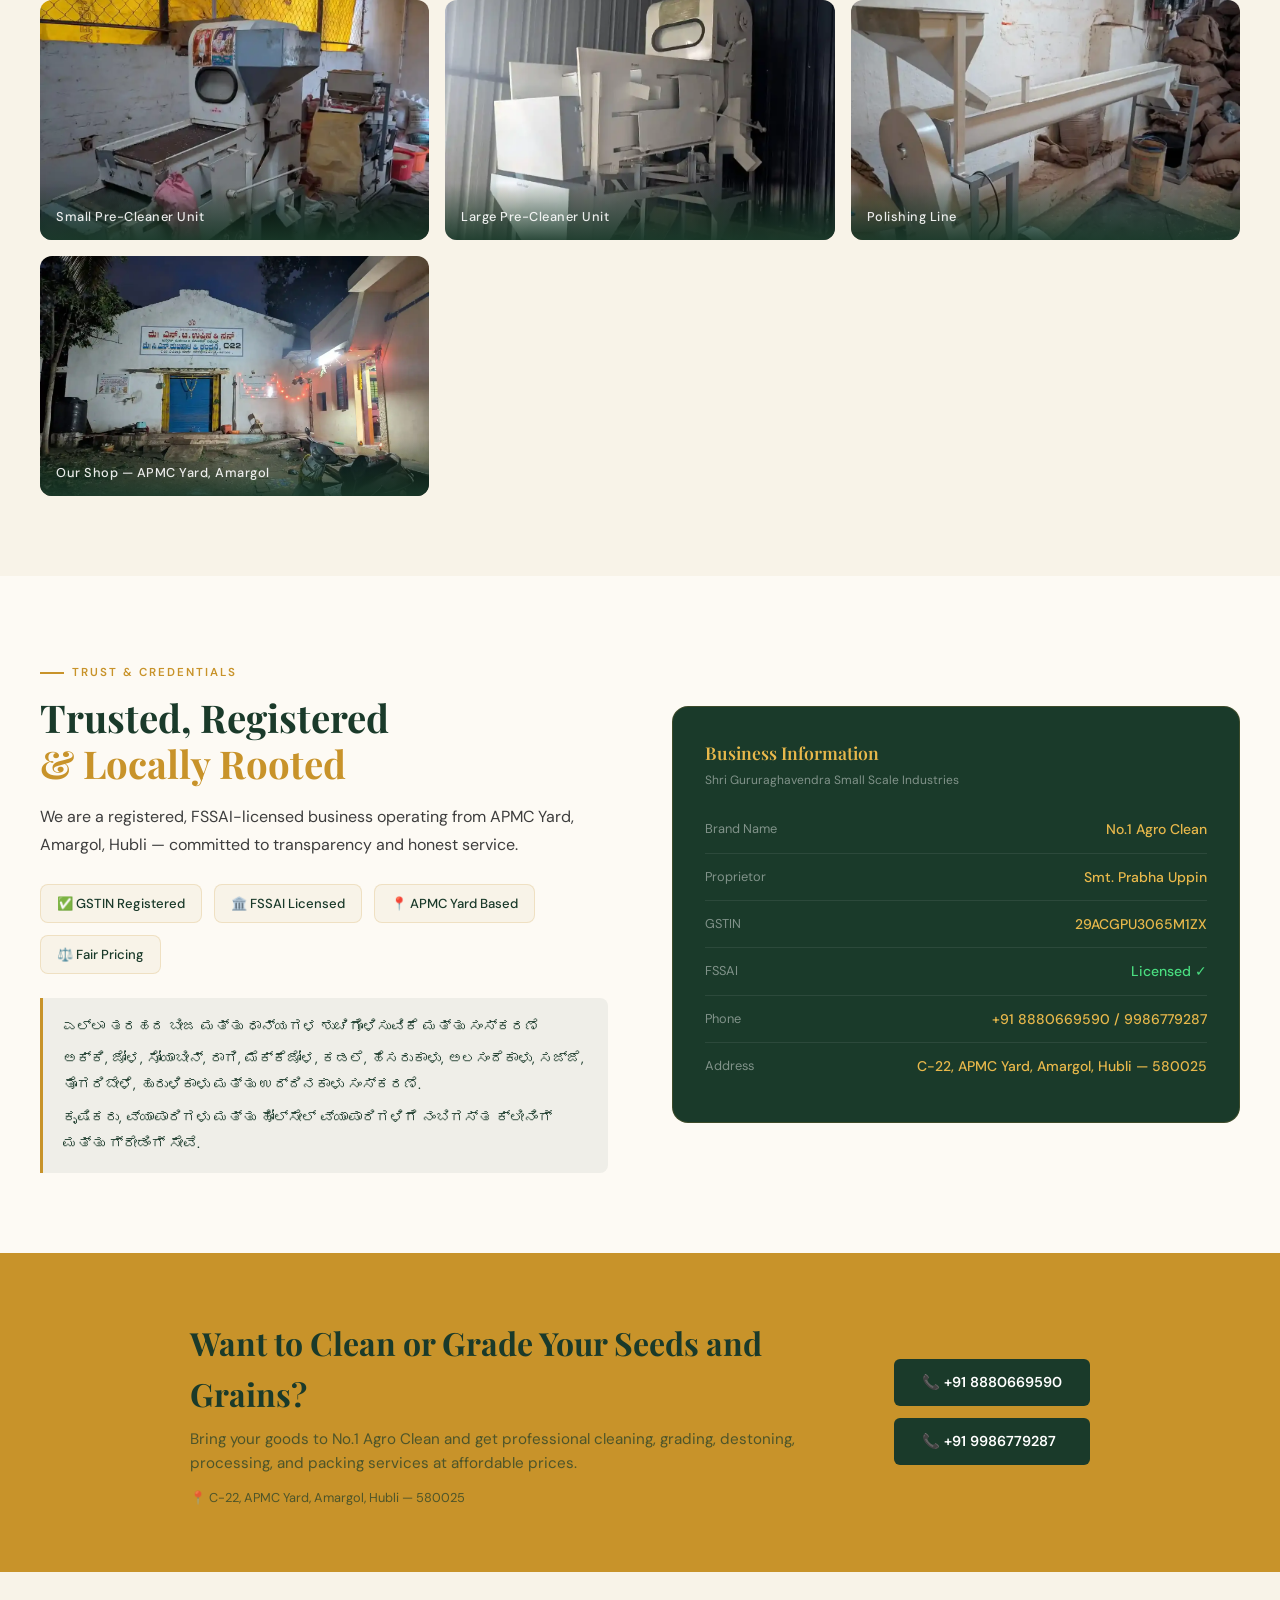
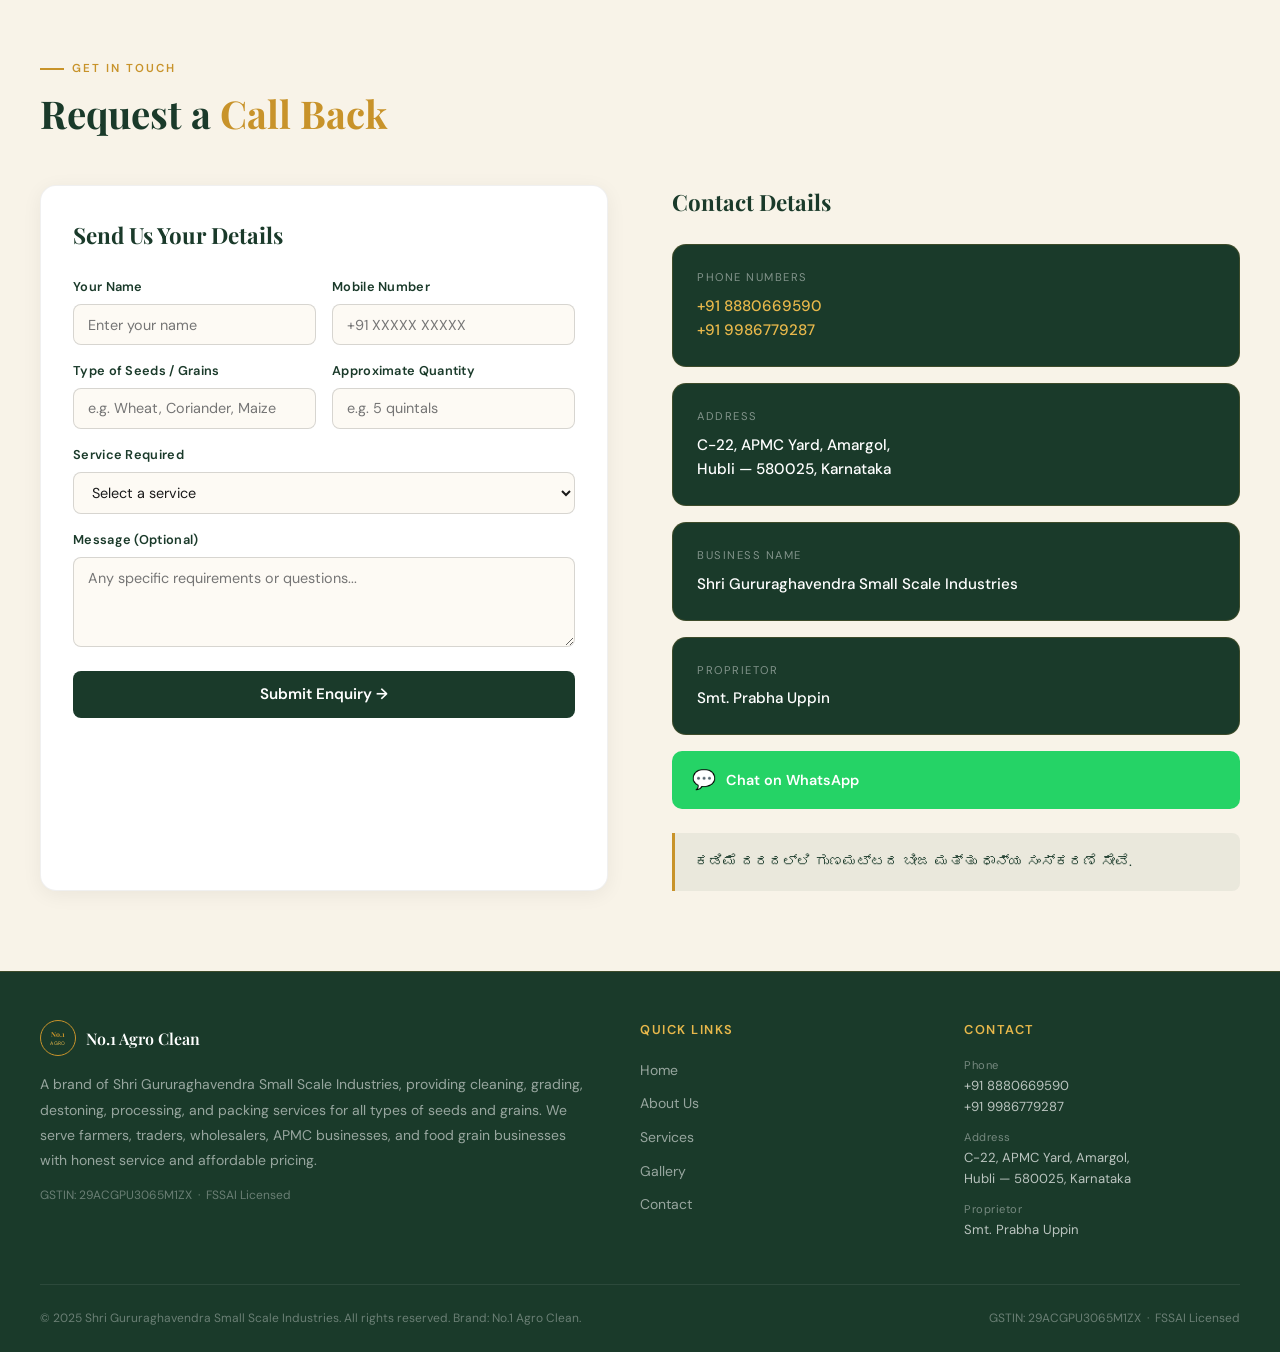
==== commit 22b45a1e: "Rename index (3).html to index.html" ====
--- a/index.html
+++ b/index.html
@@ -4,7 +4,7 @@
 <meta charset="UTF-8">
 <meta name="viewport" content="width=device-width, initial-scale=1.0">
 <title>No.1 Agro Clean | Seeds & Grains Cleaning in Hubli</title>
-<meta name="description" content="No.1 Agro Clean provides cleaning, grading, destoning, processing, and packing services for Wheat, Jowar, Rice, Soyabean, Green Gram, Alsandi and all types of seeds and grains in Hubli. Affordable job work for farmers, traders, and wholesalers.">
+<meta name="description" content="No.1 Agro Clean provides cleaning, grading, destoning, processing, and packing services for Rice, Jowar, Soyabean, Ragi, Maize, Bengal Gram, Green Gram, Cow Peas, Bajra, Toor Dal, Horse Gram, Urad Dal and all seeds and grains in Hubli. Affordable job work for farmers, traders, and wholesalers.">
 <link rel="preconnect" href="https://fonts.googleapis.com">
 <link rel="preconnect" href="https://fonts.gstatic.com" crossorigin>
 <link href="https://fonts.googleapis.com/css2?family=Playfair+Display:wght@400;600;700&family=DM+Sans:wght@300;400;500;600&display=swap" rel="stylesheet">
@@ -285,6 +285,7 @@
   <ul class="nav-links">
     <li><a href="#home">Home</a></li>
     <li><a href="#services">Services</a></li>
+    <li><a href="#grains">Grains</a></li>
     <li><a href="#about">About</a></li>
     <li><a href="#gallery">Gallery</a></li>
     <li><a href="#contact" class="nav-cta">Contact Us</a></li>
@@ -295,6 +296,7 @@
 <div class="mobile-menu" id="mobileMenu">
   <a href="#home" onclick="closeMenu()">Home</a>
   <a href="#services" onclick="closeMenu()">Services</a>
+  <a href="#grains" onclick="closeMenu()">Grains</a>
   <a href="#about" onclick="closeMenu()">About</a>
   <a href="#gallery" onclick="closeMenu()">Gallery</a>
   <a href="#contact" onclick="closeMenu()">Contact Us →</a>
@@ -306,7 +308,7 @@
     <div class="hero-left">
       <div class="hero-badge"><div class="hero-badge-dot"></div><span>APMC Yard, Amargol, Hubli</span></div>
       <h1 class="hero-title">No.1 Agro Clean<br><em>Cleaning & Processing</em><br>of All Seeds & Grains</h1>
-      <p class="hero-subtitle">Professional cleaning, grading, destoning, processing, and packing services for Wheat (Godhi), Jowar, Rice (Akki), Soyabean, Green Gram, Alsandi, and all other seeds and grains — for farmers, traders, wholesalers, and businesses across Hubli.</p>
+      <p class="hero-subtitle">Professional cleaning, grading, destoning, processing, and packing services for Rice, Jowar, Soyabean, Ragi, Maize, Bengal Gram, Green Gram, Cow Peas, Bajra, Toor Dal, Horse Gram, Urad Dal, and all other seeds and grains — for farmers, traders, wholesalers, and businesses across Hubli.</p>
       <div class="hero-price">
         <div class="hero-price-tag">Starting ₹150/quintal</div>
         <span class="hero-price-sub">Small & bulk quantities accepted</span>
@@ -357,7 +359,7 @@
       <div class="fade-in">
         <div class="section-label">About Us</div>
         <h2 class="section-title">Rooted in Quality,<br><span>Growing with Care</span></h2>
-        <p class="section-body">No.1 Agro Clean provides reliable job work services for cleaning and processing all types of seeds and grains, including Wheat (Godhi), Jowar, Rice (Akki), Soyabean, Green Gram, and Alsandi. We use advanced machines — destoner, cleaner, and grading machines — to remove dust, stones, impurities, and unwanted particles.</p>
+        <p class="section-body">No.1 Agro Clean provides reliable job work services for cleaning and processing all types of seeds and grains, including Rice, Jowar, Soyabean, Ragi, Maize, Bengal Gram, Green Gram, Cow Peas, Bajra, Toor Dal, Horse Gram, and Urad Dal. We use advanced machines — destoner, cleaner, and grading machines — to remove dust, stones, impurities, and unwanted particles.</p>
         <p class="section-body" style="margin-top:0.75rem;">Our services support farmers, traders, wholesalers, and small businesses by helping them get cleaner, better-quality, and market-ready goods. We accept both small and bulk quantity work.</p>
         <div class="welcome-features">
           <div class="feature-chip"><div class="feature-chip-dot"></div>Small Batches Accepted</div>
@@ -380,8 +382,8 @@
       <p class="section-body">Complete cleaning and processing support for all types of seeds and grains.</p>
     </div>
     <div class="services-grid">
-      <div class="service-card fade-in"><div class="service-icon">🌾</div><h3>Seed Cleaning</h3><p>We clean Green Gram, Alsandi, Soyabean, and other seed varieties by removing dust, stones, mud particles, damaged particles, and unwanted impurities for better market presentation.</p></div>
-      <div class="service-card fade-in"><div class="service-icon">🌽</div><h3>Grain Cleaning</h3><p>We provide grain cleaning services for Wheat (Godhi), Jowar, Rice (Akki), and other grains to improve quality, appearance, and market value — removing all unwanted particles.</p></div>
+      <div class="service-card fade-in"><div class="service-icon">🌾</div><h3>Seed Cleaning</h3><p>We clean Green Gram, Cow Peas, Bengal Gram, Toor Dal, Horse Gram, Urad Dal, and other seed varieties by removing dust, stones, mud particles, damaged particles, and unwanted impurities for better market presentation.</p></div>
+      <div class="service-card fade-in"><div class="service-icon">🌽</div><h3>Grain Cleaning</h3><p>We provide grain cleaning services for Rice, Jowar, Ragi, Maize, Bajra, Soyabean, and other grains to improve quality, appearance, and market value — removing all unwanted particles.</p></div>
       <div class="service-card fade-in"><div class="service-icon">⚙️</div><h3>Destoning</h3><p>Our destoner machine removes stones and heavier particles from seeds and grains, improving quality and helping make goods market-ready.</p></div>
       <div class="service-card fade-in"><div class="service-icon">📊</div><h3>Grading</h3><p>We grade seeds and grains based on size and quality, giving a more uniform, better-looking final output that buyers trust more.</p></div>
       <div class="service-card fade-in"><div class="service-icon">🏭</div><h3>Processing & Packing</h3><p>We process seeds and grains as per customer requirements, focusing on quality, better appearance, and market-ready finishing — with packing support.</p></div>
@@ -393,6 +395,30 @@
         <div style="color:var(--gold-light); font-family:'Playfair Display',serif; font-size:2rem; font-weight:700;">₹150 <span style="font-size:1rem; font-weight:400;">per quintal</span></div>
         <p style="color:rgba(255,255,255,0.45); font-size:0.75rem; margin-top:0.25rem;">Call for exact pricing based on type & quantity</p>
       </div>
+    </div>
+  </div>
+</section>
+
+<section class="why" id="grains">
+  <div class="container">
+    <div class="fade-in" style="max-width:700px">
+      <div class="section-label">Grains &amp; Seeds We Process</div>
+      <h2 class="section-title">Every Crop,<br><span>Cleaned &amp; Graded</span></h2>
+      <p class="section-body">Whatever you bring in — small batch or bulk — we handle it.</p>
+    </div>
+    <div class="trust-badges" style="margin-top:2rem; gap:0.75rem;">
+      <div class="trust-badge">🌾 Rice (Akki)</div>
+      <div class="trust-badge">🌿 Jowar (Jola)</div>
+      <div class="trust-badge">🌱 Soyabean</div>
+      <div class="trust-badge">🌾 Ragi</div>
+      <div class="trust-badge">🌽 Maize (Makkina Jola)</div>
+      <div class="trust-badge">🫘 Bengal Gram (Kadle)</div>
+      <div class="trust-badge">🫛 Green Gram (Hesar Kaalu)</div>
+      <div class="trust-badge">🫘 Cow Peas (Alsande Kaalu)</div>
+      <div class="trust-badge">🌾 Pearl Millet / Bajra (Sajje)</div>
+      <div class="trust-badge">🫘 Pigeon Pea / Toor Dal (Thogari Bele)</div>
+      <div class="trust-badge">🫘 Horse Gram (Hurali Kalu)</div>
+      <div class="trust-badge">⚫ Black Gram / Urad Dal (Uddina Kaalu)</div>
     </div>
   </div>
 </section>
@@ -499,7 +525,7 @@
         </div>
         <div class="kannada-block" style="margin-top:1.5rem;">
           <p>ಎಲ್ಲಾ ತರಹದ ಬೀಜ ಮತ್ತು ಧಾನ್ಯಗಳ ಶುಚಿಗೊಳಿಸುವಿಕೆ ಮತ್ತು ಸಂಸ್ಕರಣೆ</p>
-          <p style="margin-top:0.4rem;">ಗೋಧಿ, ಜೋಳ, ಅಕ್ಕಿ, ಸೋಯಾಬೀನ್, ಹೆಸರುಕಾಳು ಮತ್ತು ಅಲಸಂದೆ ಸೇರಿದಂತೆ ಎಲ್ಲಾ ಬೆಳೆಗಳ ಸಂಸ್ಕರಣೆ.</p>
+          <p style="margin-top:0.4rem;">ಅಕ್ಕಿ, ಜೋಳ, ಸೋಯಾಬೀನ್, ರಾಗಿ, ಮೆಕ್ಕೆಜೋಳ, ಕಡಲೆ, ಹೆಸರುಕಾಳು, ಅಲಸಂದೆಕಾಳು, ಸಜ್ಜೆ, ತೊಗರಿಬೇಳೆ, ಹುರುಳಿಕಾಳು ಮತ್ತು ಉದ್ದಿನಕಾಳು ಸಂಸ್ಕರಣೆ.</p>
           <p style="margin-top:0.4rem;">ಕೃಷಿಕರು, ವ್ಯಾಪಾರಿಗಳು ಮತ್ತು ಹೋಲ್‌ಸೇಲ್ ವ್ಯಾಪಾರಿಗಳಿಗೆ ನಂಬಿಗಸ್ತ ಕ್ಲೀನಿಂಗ್ ಮತ್ತು ಗ್ರೇಡಿಂಗ್ ಸೇವೆ.</p>
         </div>
       </div>
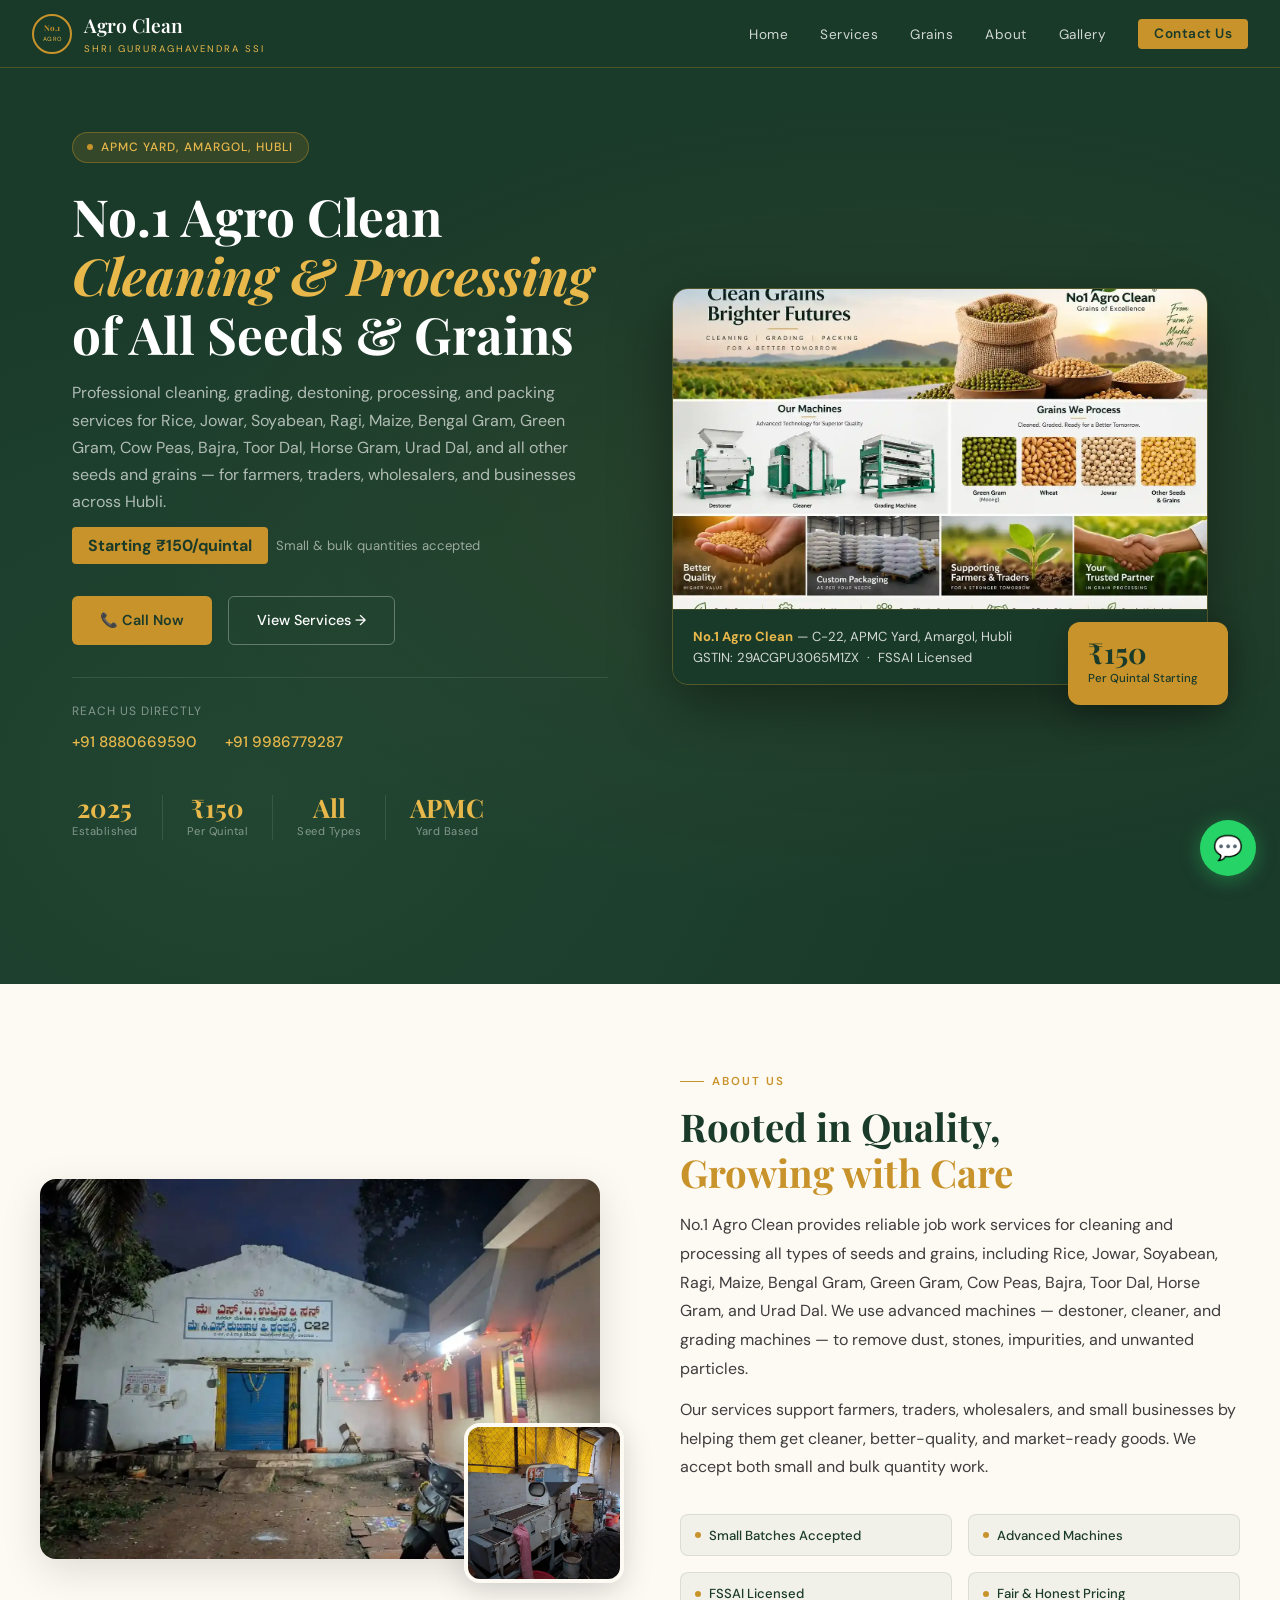
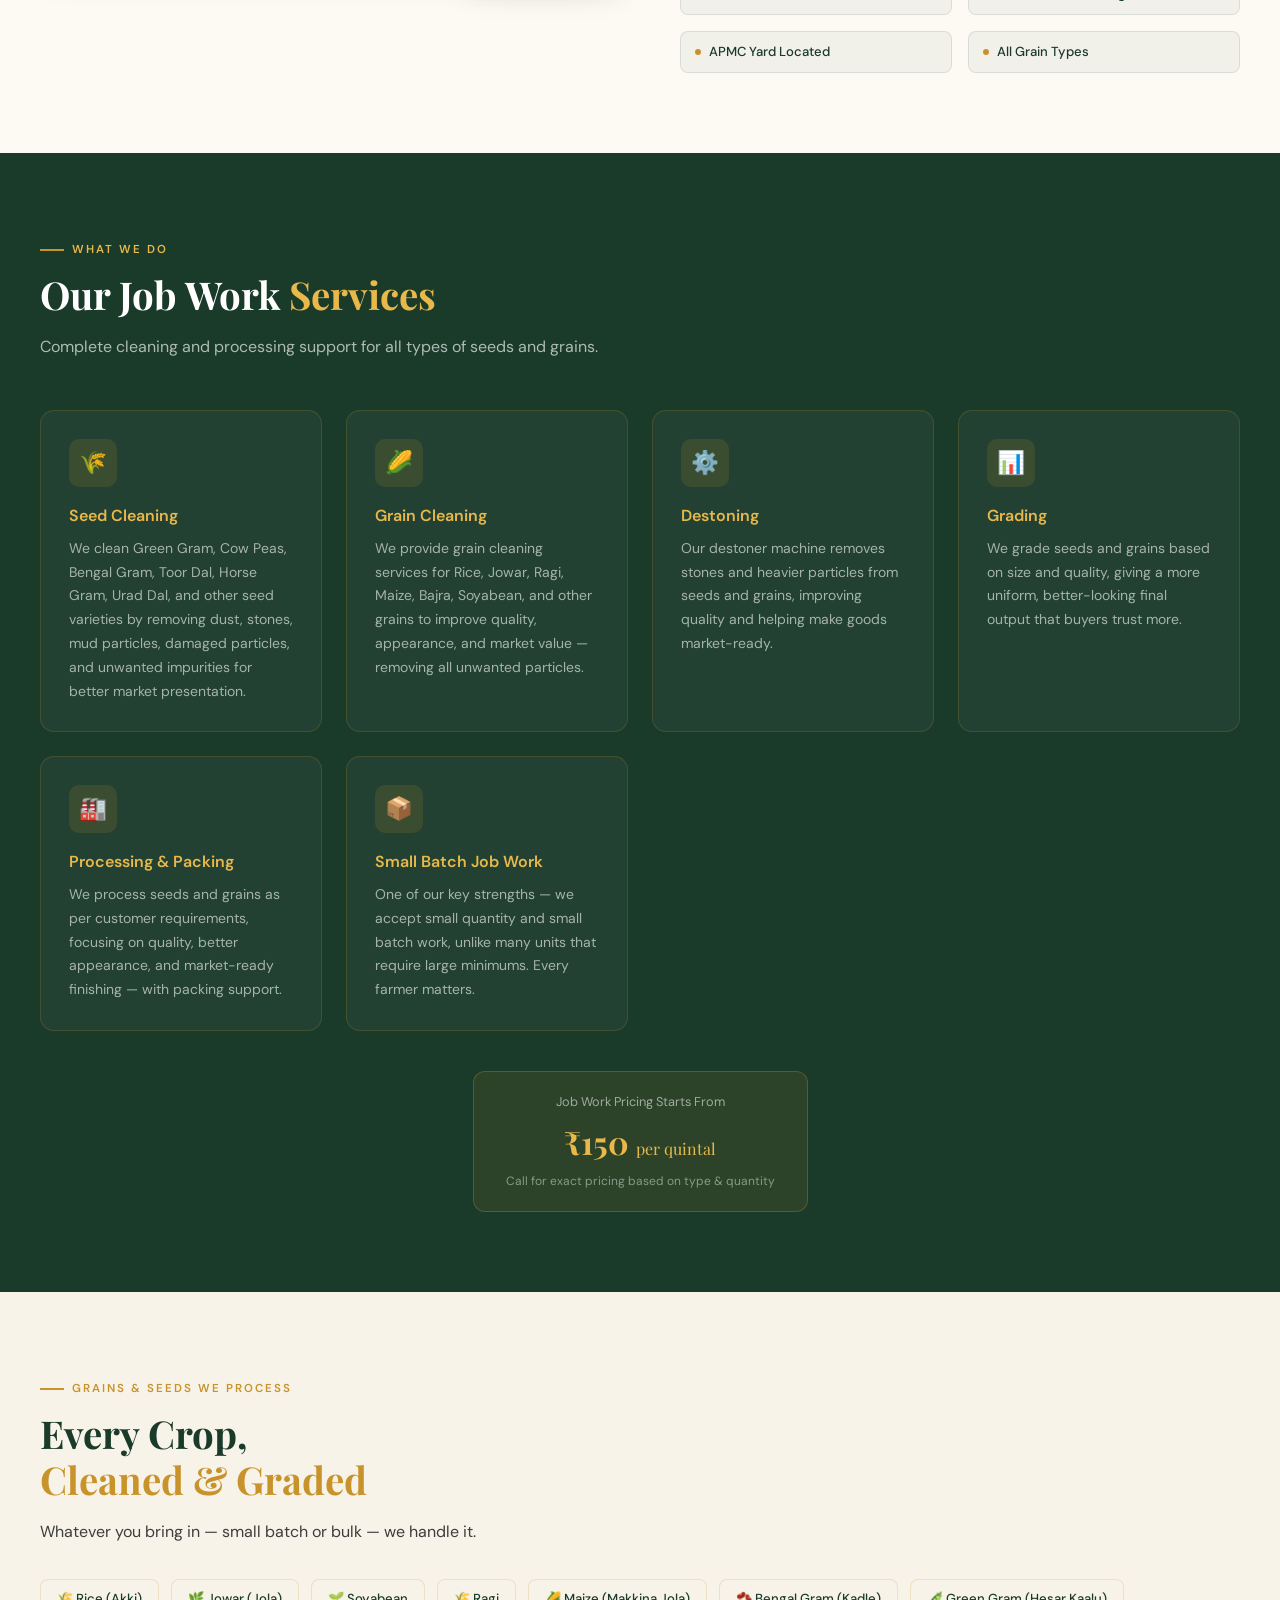
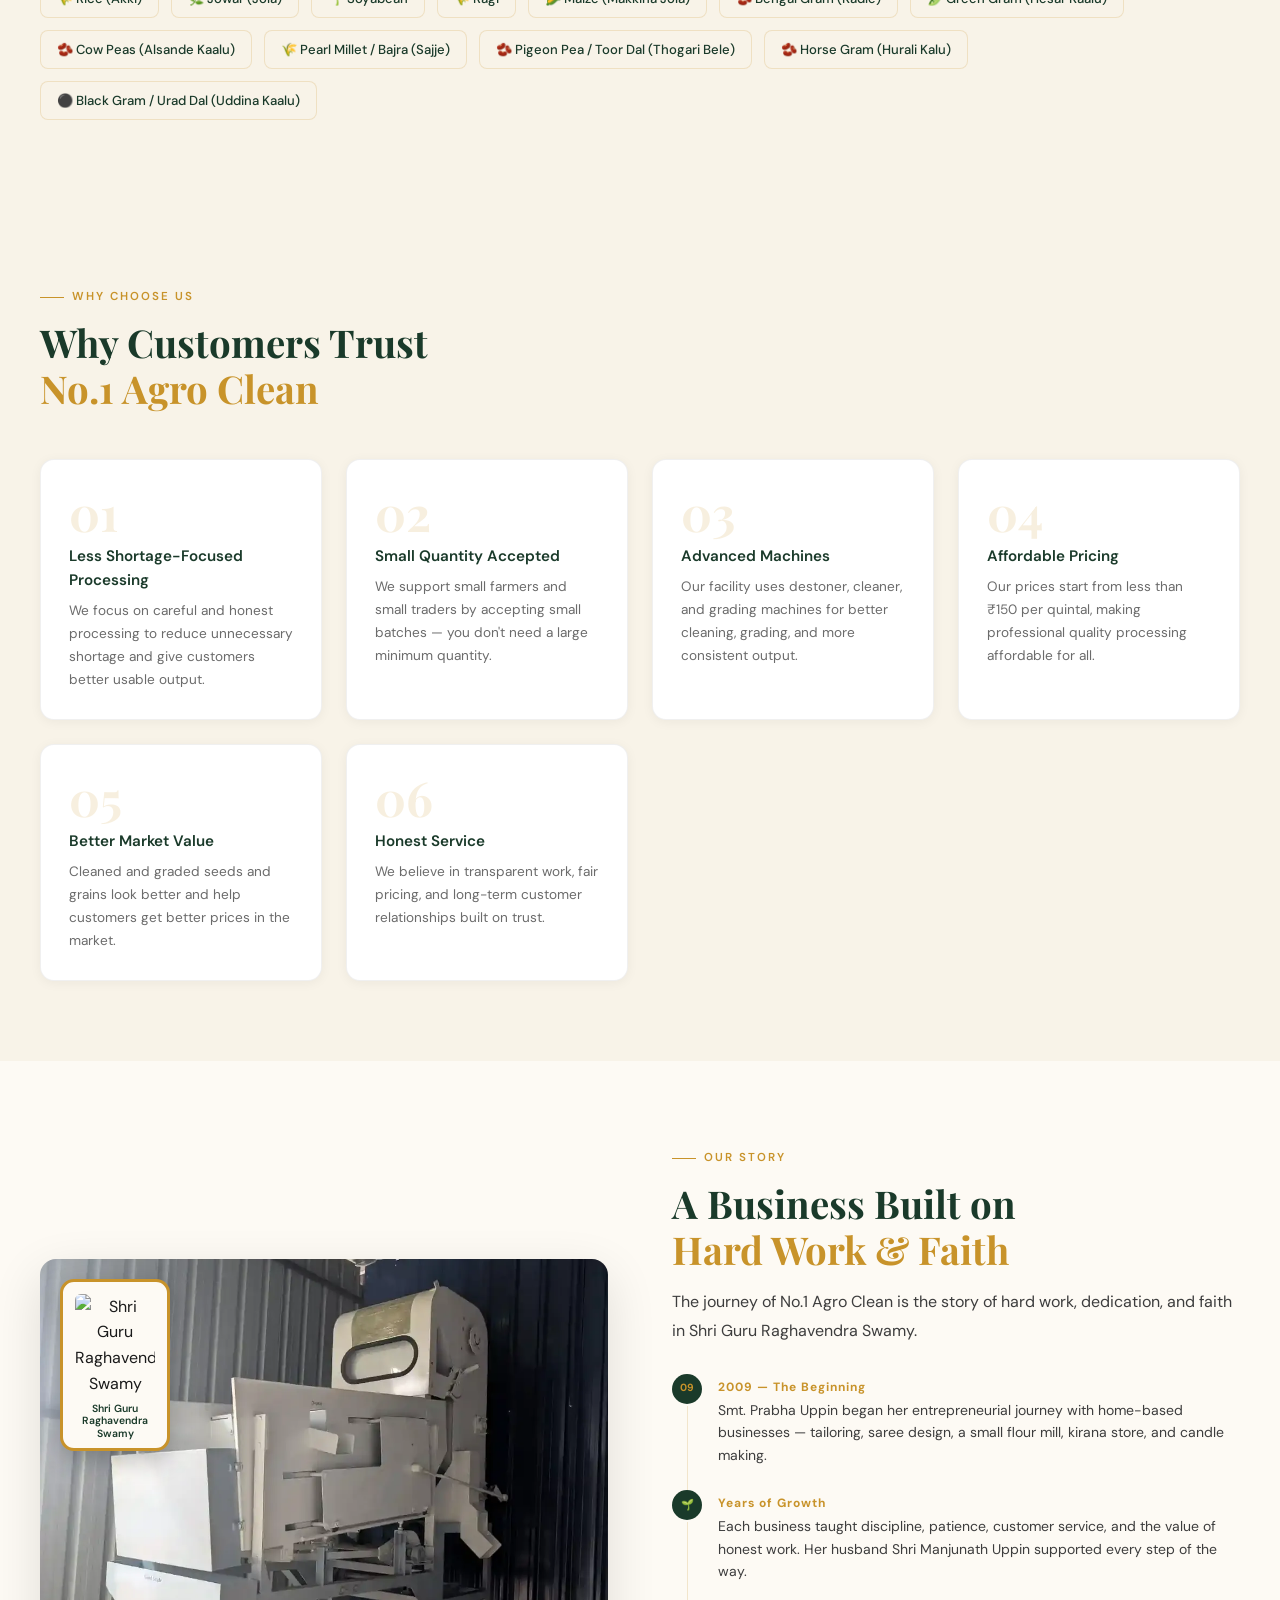
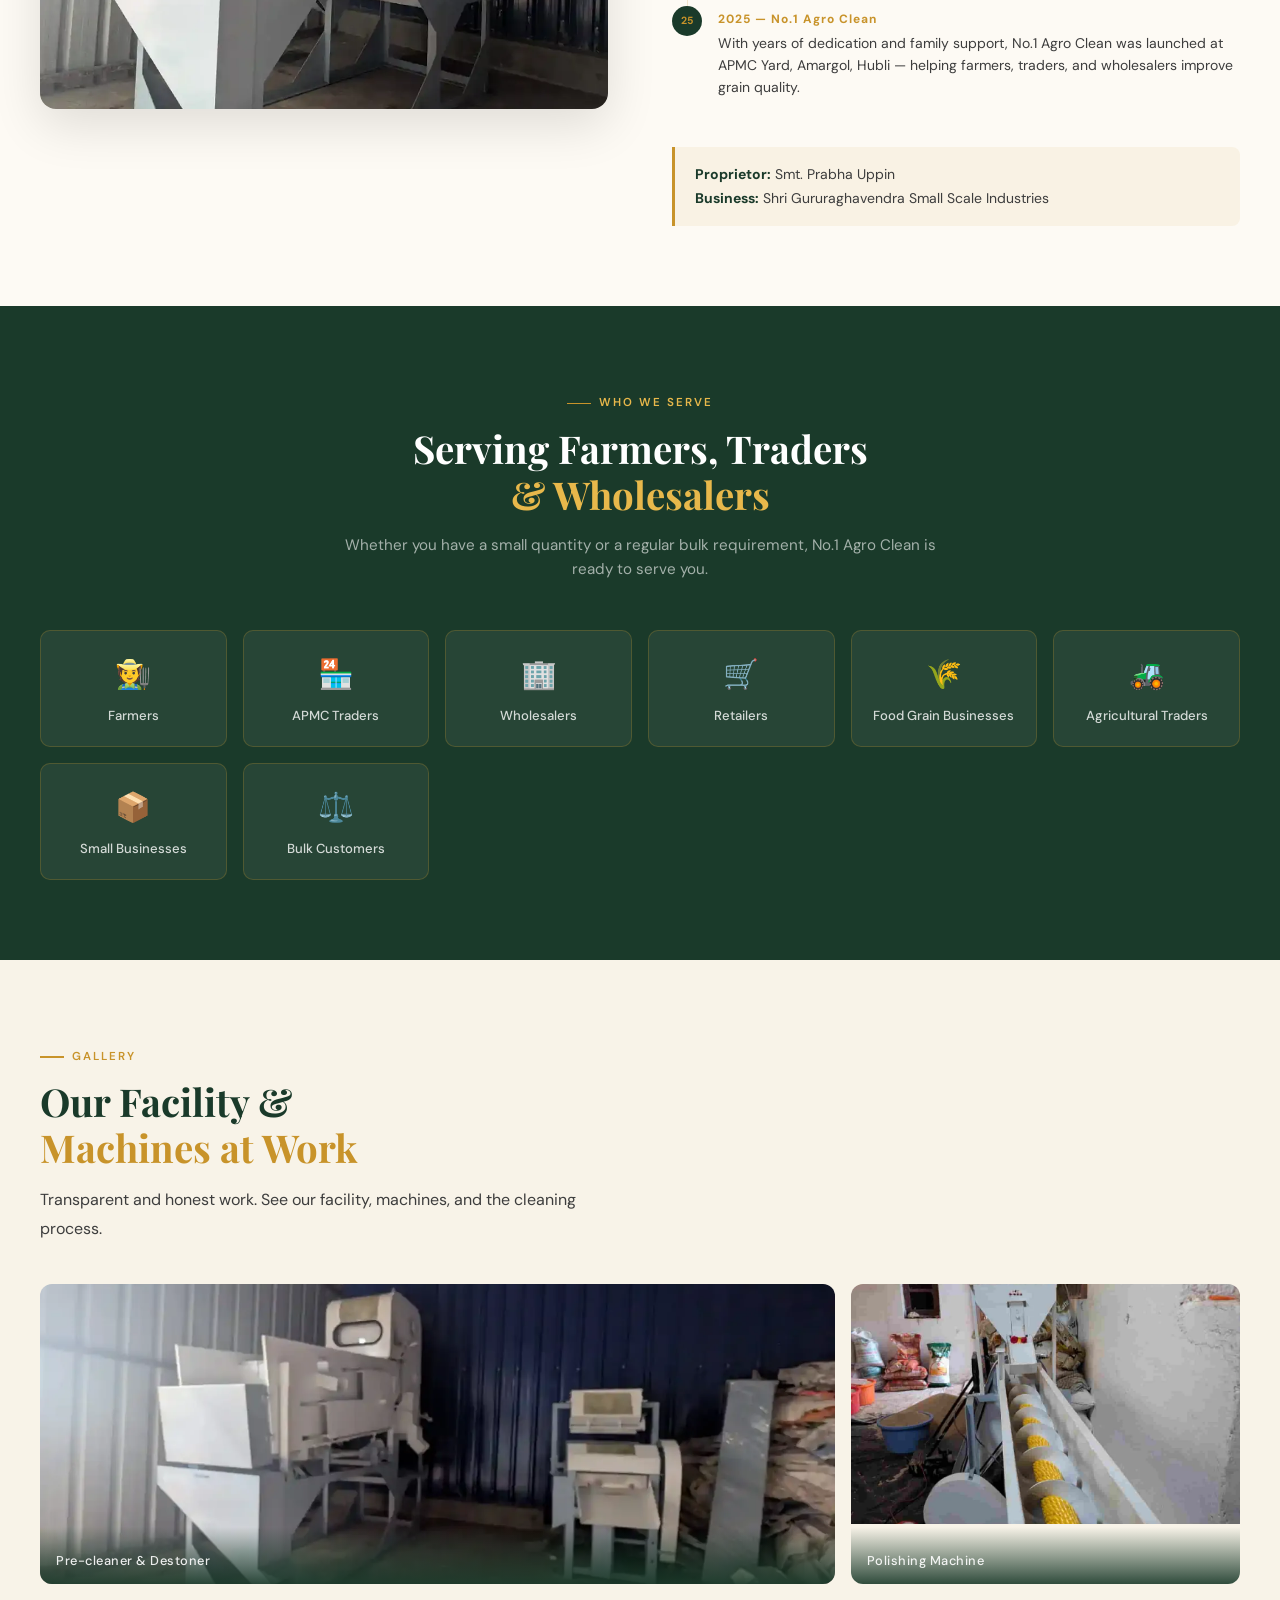
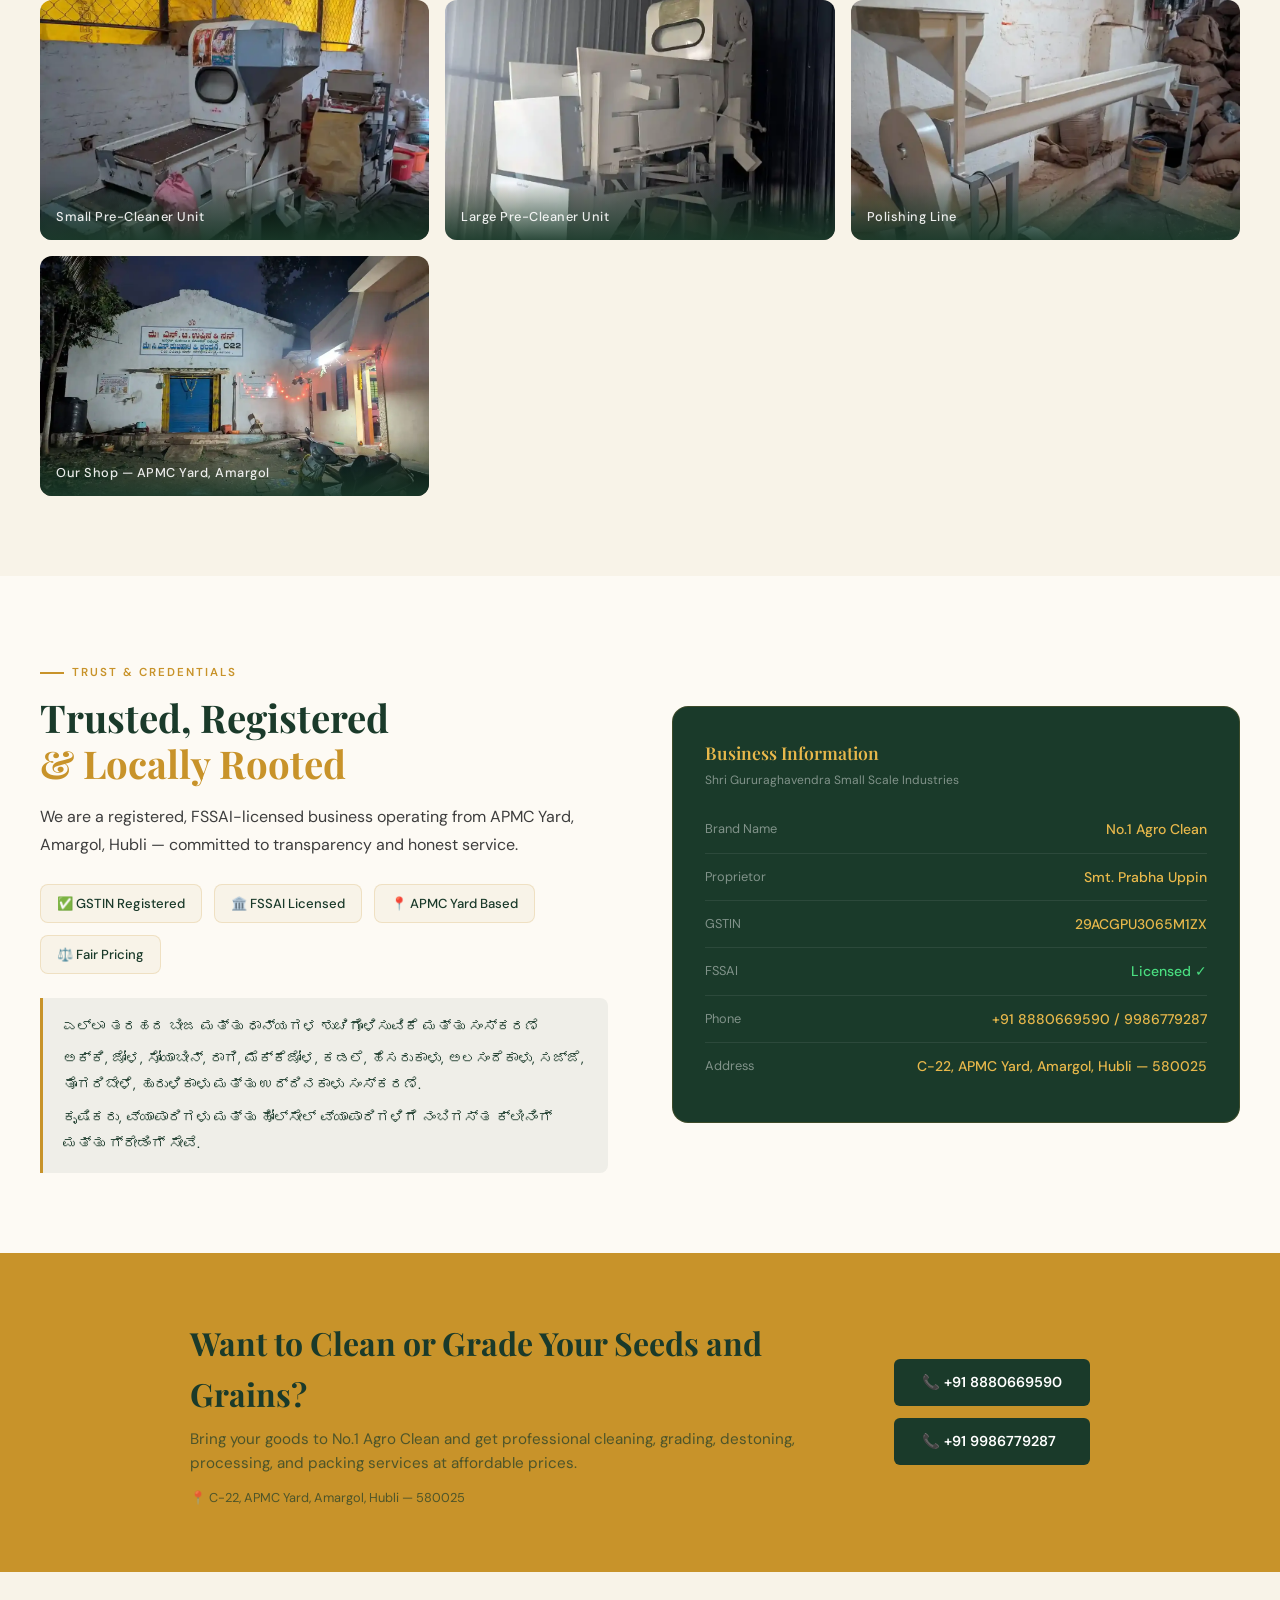
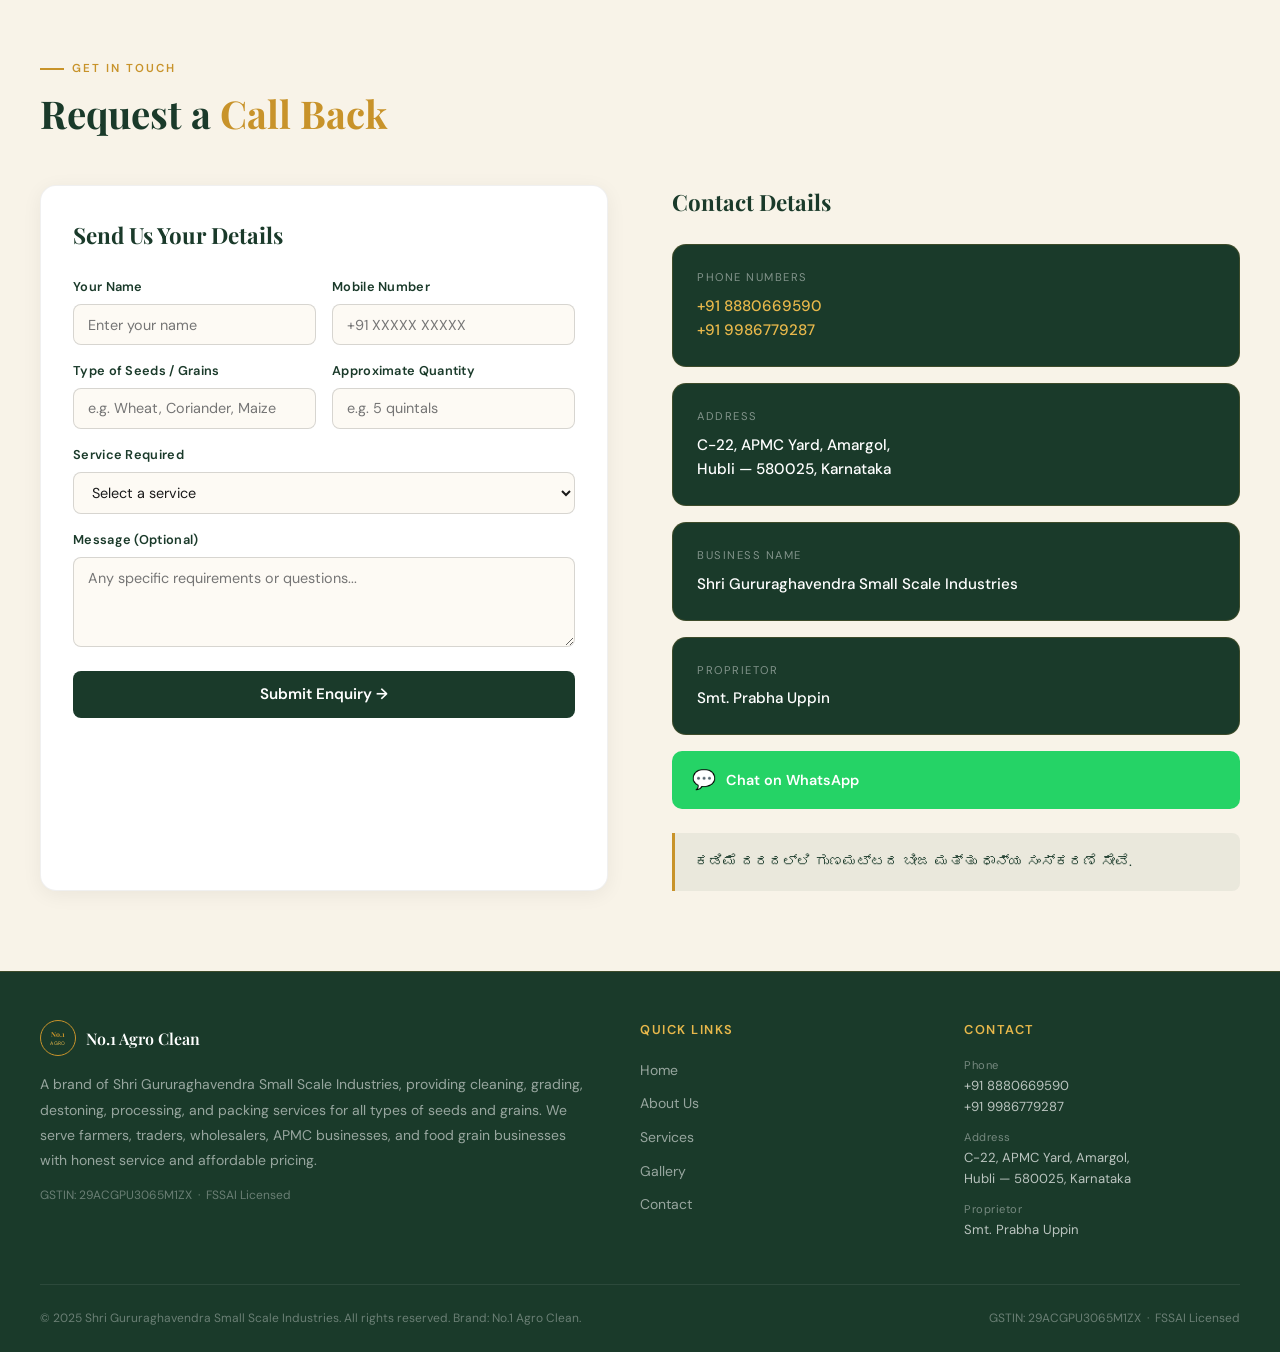
==== commit 9dbe9532: "Rename index (4).html to index.html" ====
--- a/index.html
+++ b/index.html
@@ -443,8 +443,12 @@
 <section class="story">
   <div class="container">
     <div class="story-grid">
-      <div class="story-image fade-in">
+      <div class="story-image fade-in" style="position:relative;">
         <img src="assets/big-precleaner.webp" alt="No.1 Agro Clean processing facility with pre-cleaning machine" loading="lazy" width="600" height="450">
+        <div style="position:absolute; top:20px; left:20px; background:var(--warm-white); border:3px solid var(--gold); border-radius:14px; padding:0.75rem 0.75rem 0.5rem; box-shadow:0 8px 24px rgba(0,0,0,0.25); text-align:center; width:110px;">
+          <img src="assets/raghavendra-swamy.webp" alt="Shri Guru Raghavendra Swamy" loading="lazy" style="width:100%; height:auto; border-radius:6px;">
+          <p style="font-size:0.65rem; color:var(--dark-green); font-weight:600; margin-top:0.4rem; line-height:1.2;">Shri Guru<br>Raghavendra Swamy</p>
+        </div>
       </div>
       <div class="fade-in">
         <div class="section-label">Our Story</div>
